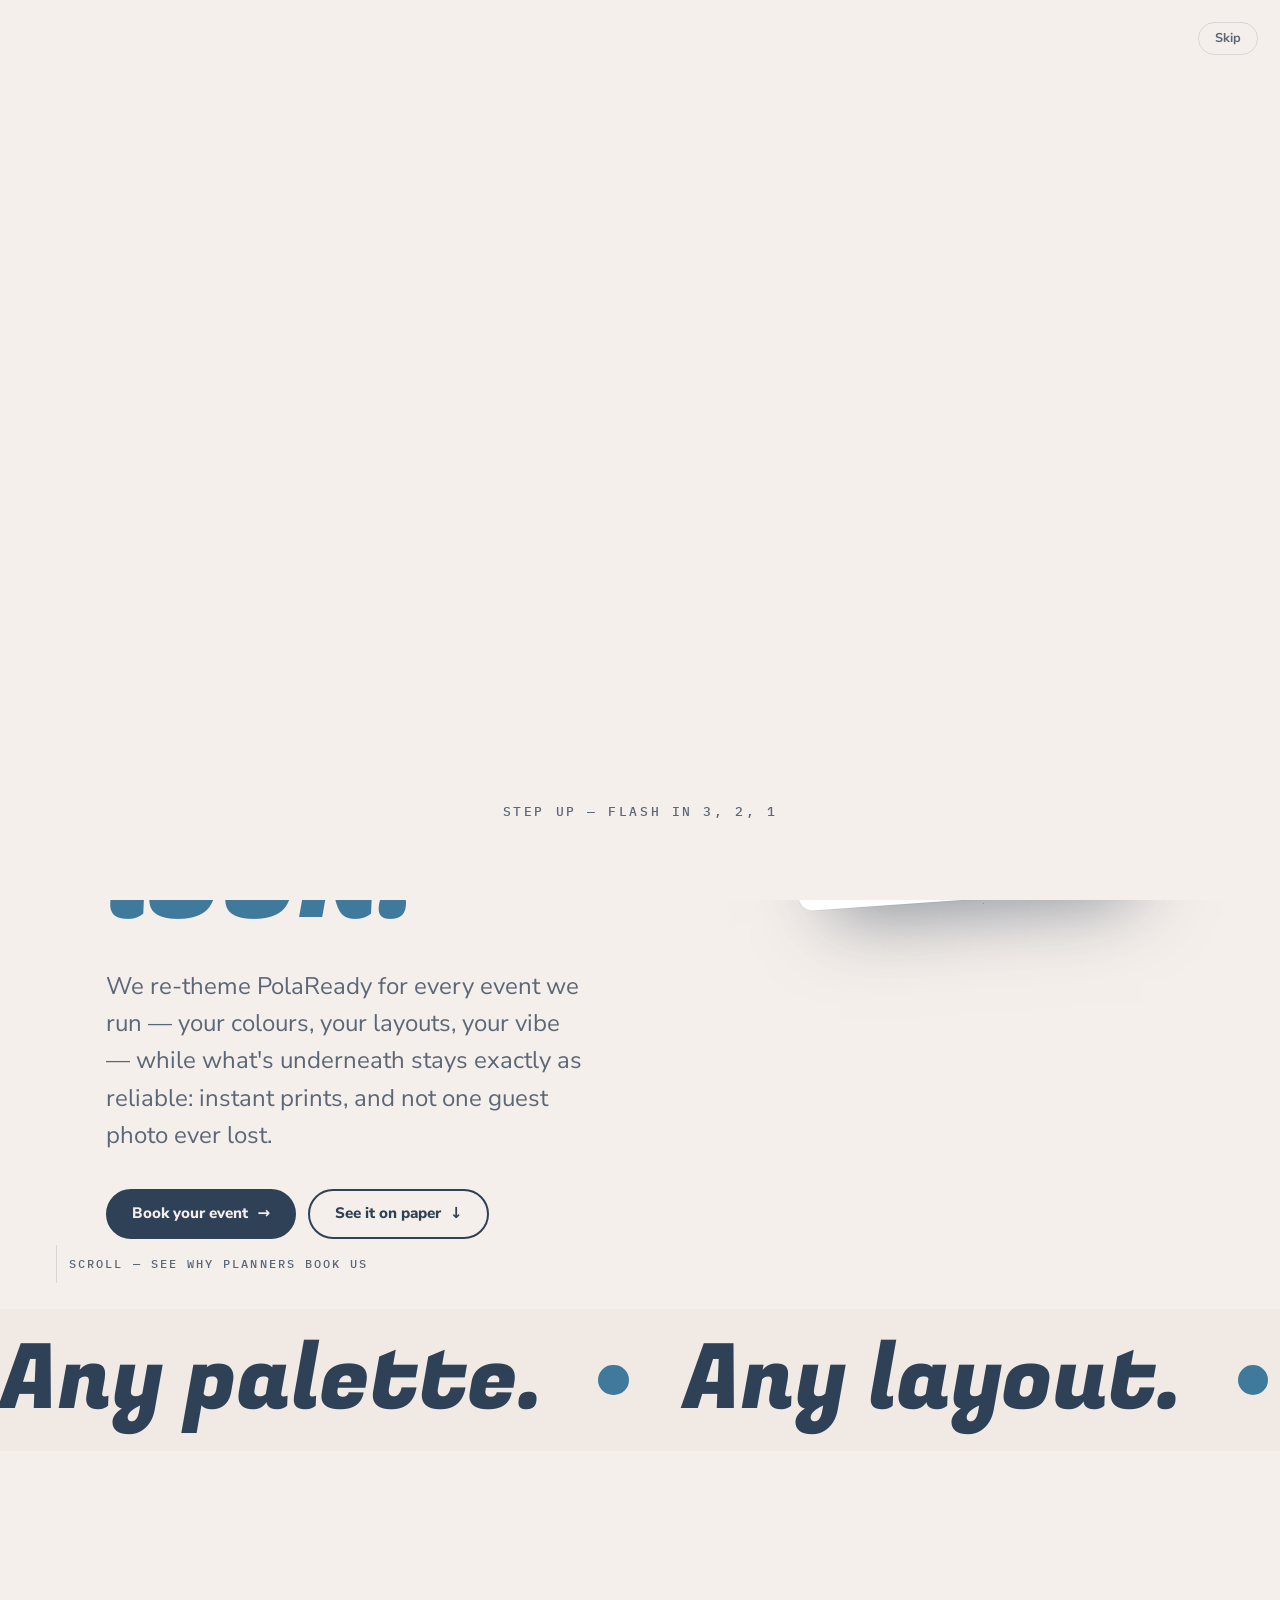
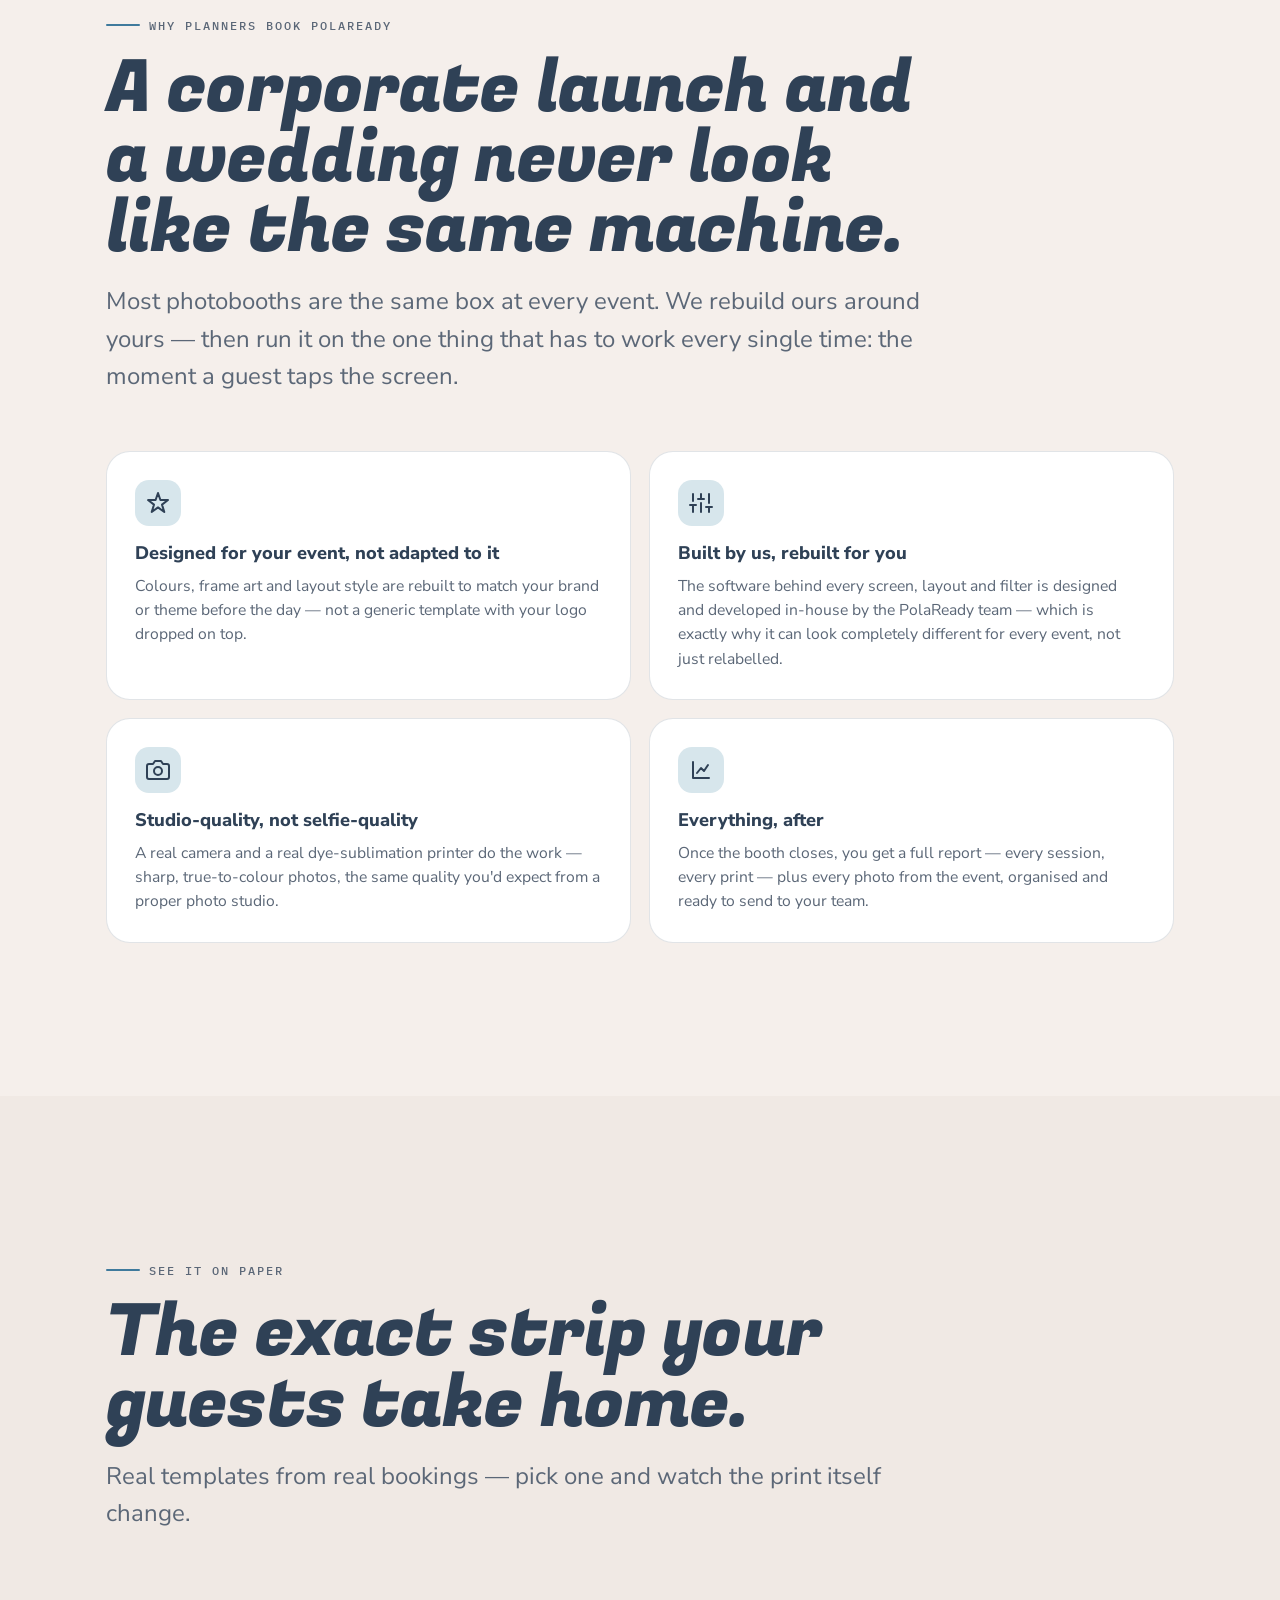
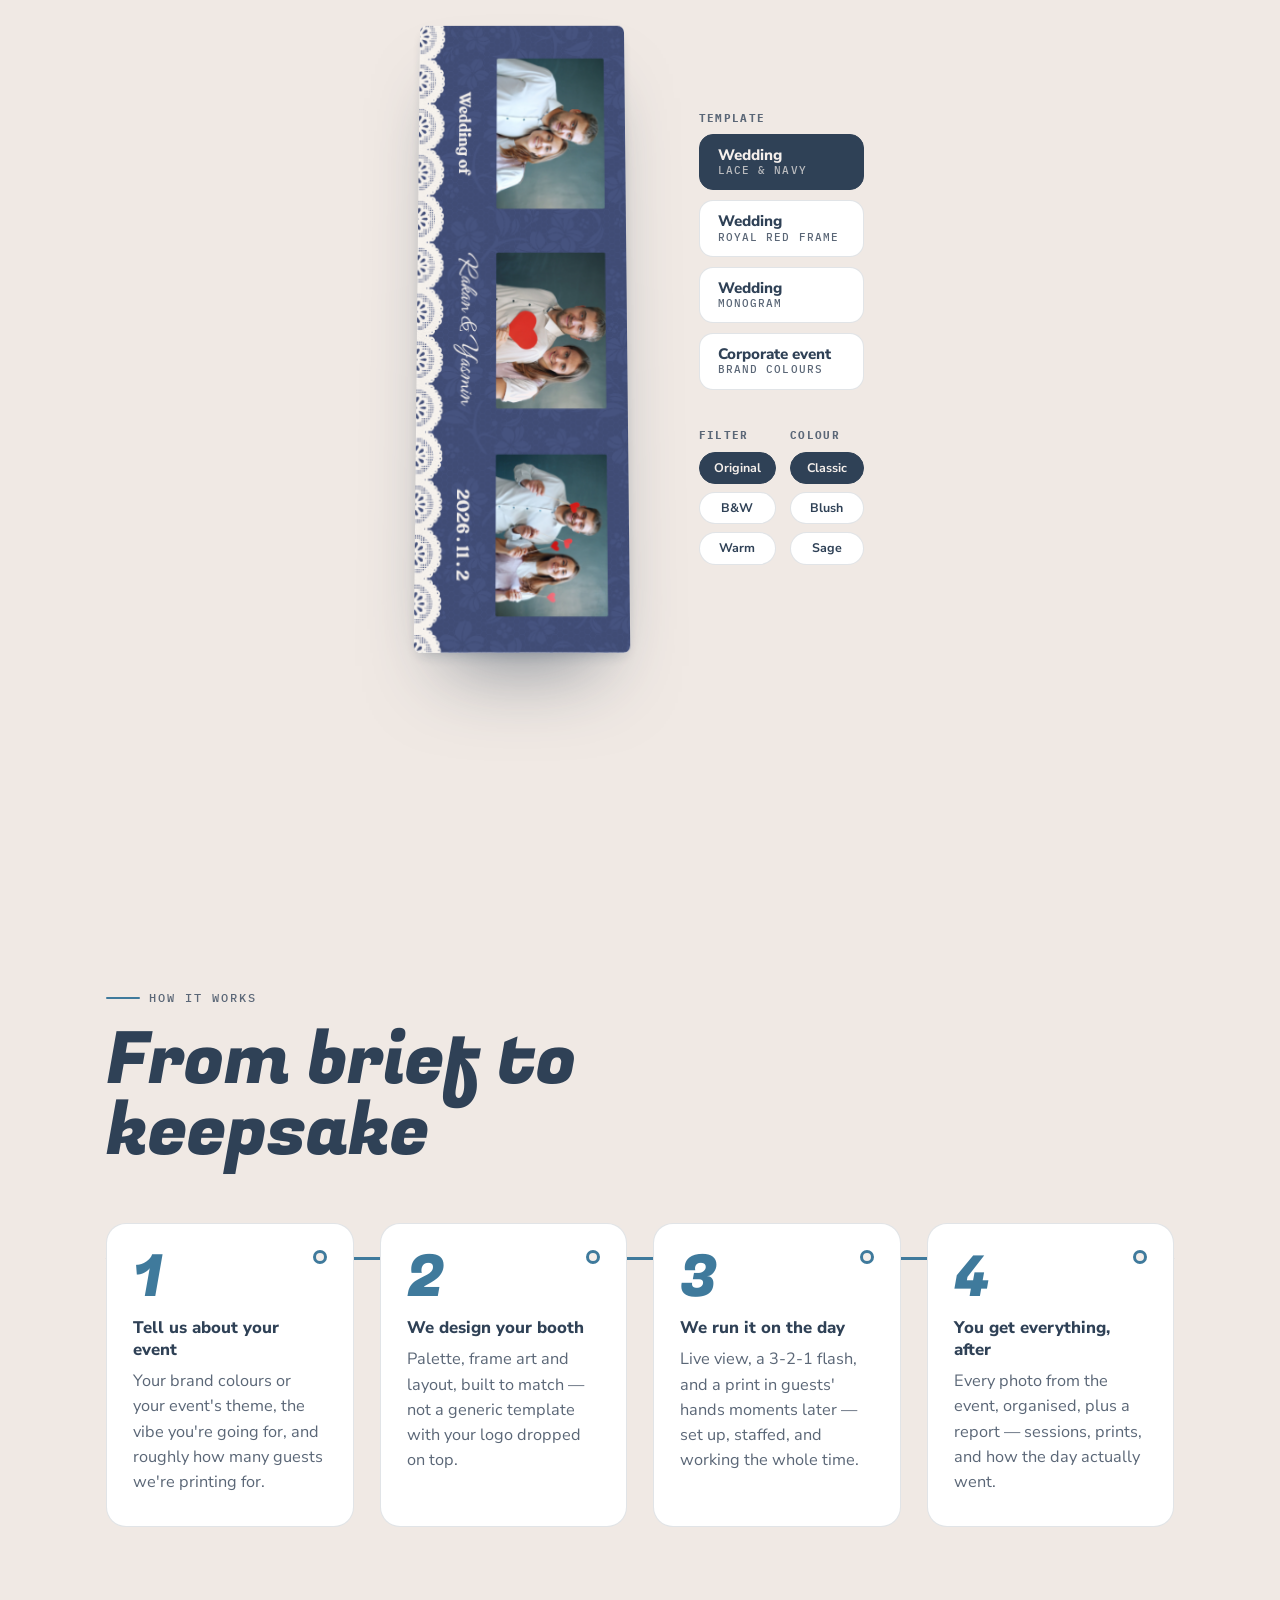
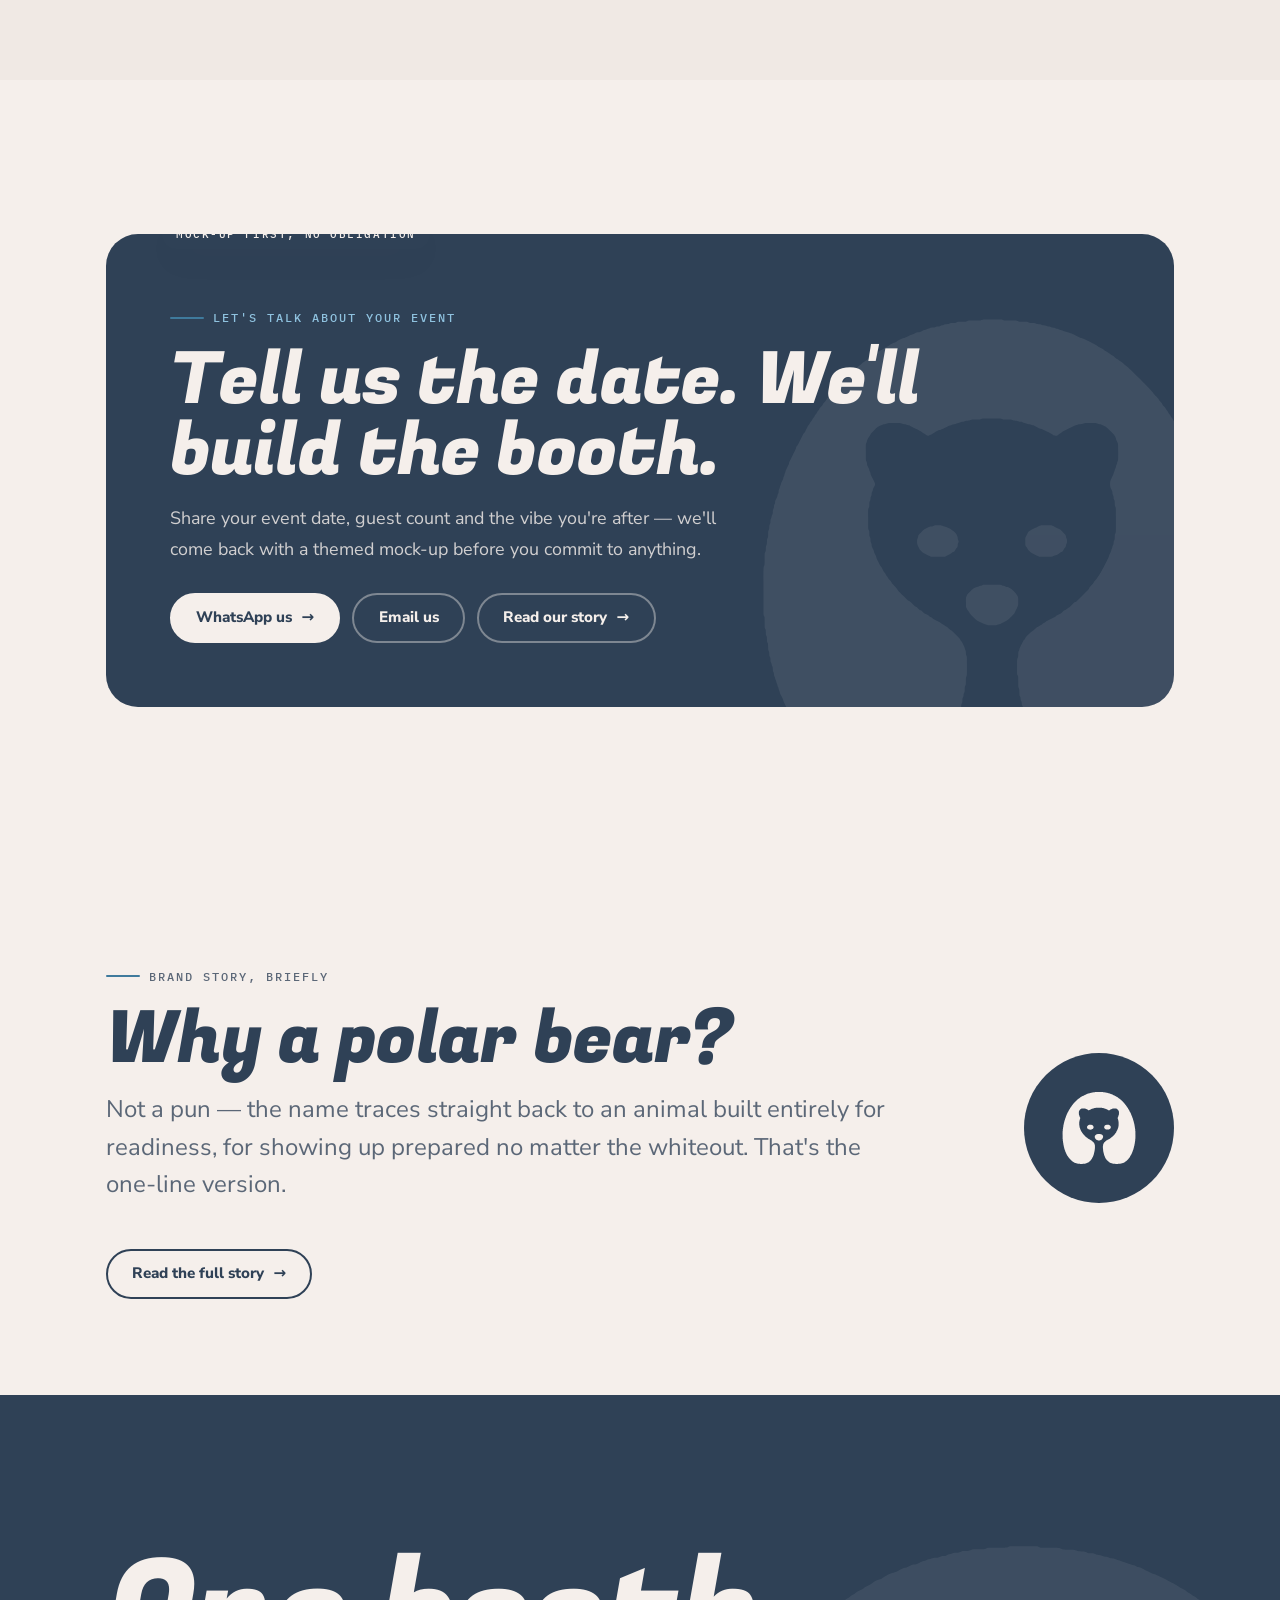
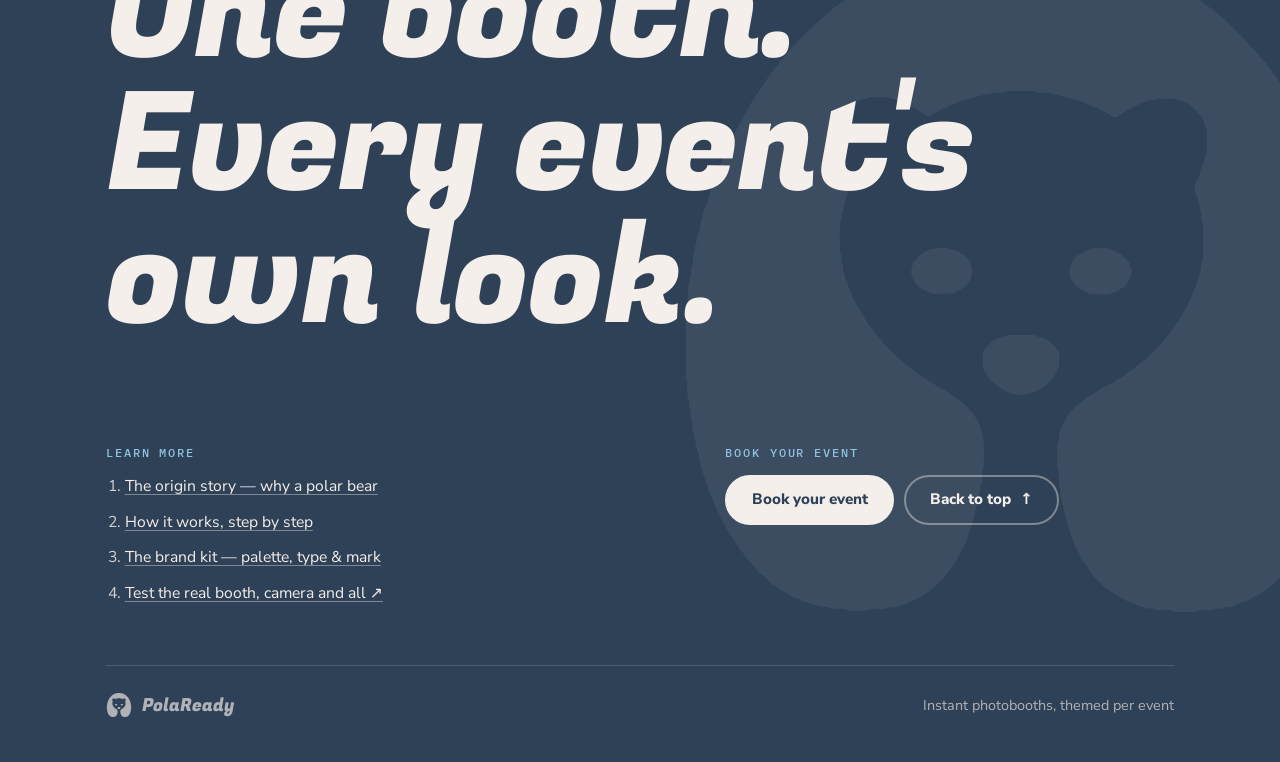
==== index.html @ a19b5a20 "Make Colour a real flat-color swap instead of a tint The hue-rotate approach still read as "a filter" ====
<!doctype html>
<html lang="en" dir="ltr">
<head>
<meta charset="utf-8">
<meta name="viewport" content="width=device-width,initial-scale=1,viewport-fit=cover">
<title>PolaReady — The photobooth we redesign for your event</title>
<meta name="description" content="PolaReady is an instant photobooth that we re-theme for every event — your colours, your layouts, your vibe — while instant prints and zero lost photos never change.">
<meta name="theme-color" content="#f5efeb">
<meta property="og:title" content="PolaReady — The photobooth we redesign for your event">
<meta property="og:description" content="Your colours, your layouts, your vibe. The same reliable booth, rebuilt for every event.">
<meta property="og:type" content="website">
<meta property="og:url" content="https://polaready.com/">
<meta property="og:image" content="https://polaready.com/assets/og.png">
<meta property="og:image:width" content="1200"><meta property="og:image:height" content="630">
<meta name="twitter:card" content="summary_large_image">
<link rel="icon" type="image/png" sizes="192x192" href="assets/icon-192.png">
<link rel="apple-touch-icon" href="assets/apple-touch-icon.png">
<link rel="preconnect" href="https://fonts.googleapis.com">
<link rel="preconnect" href="https://fonts.gstatic.com" crossorigin>
<link href="https://fonts.googleapis.com/css2?family=Cairo:wght@300..900&family=Fugaz+One&family=IBM+Plex+Mono:wght@400;500&family=Nunito+Sans:opsz,wght@6..12,300..1000&display=swap" rel="stylesheet">
<script>document.documentElement.classList.add('js')</script>
<link rel="stylesheet" href="css/site.css?v=21">
</head>
<body data-page="marketing" data-intro data-title-ar="بولاريدي — كشك تصوير يُصمَّم لفعاليتك">

<a class="skip" href="#main" data-i18n="m_skip">Skip to content</a>
<div class="progress" aria-hidden="true"></div>

<header class="nav">
  <div class="wrap in">
    <a class="brand" href="#top" aria-label="PolaReady"><span class="mark" style="--s:30px"></span><span>PolaReady</span></a>
    <ul>
      <li><a href="#why" data-i18n="m_nav_why">Why us</a></li>
      <li><a href="#on-paper" data-i18n="m_nav_paper">See it on paper</a></li>
      <li><a href="#how" data-i18n="m_nav_how">How it works</a></li>
      <li><a href="demo/" data-i18n="m_nav_try">Test it live ↗</a></li>
      <li><a href="story/" data-i18n="m_nav_story">Our story ↗</a></li>
    </ul>
    <div class="lang" role="group" aria-label="Language">
      <button type="button" data-lang="en" lang="en" aria-pressed="true">EN</button>
      <button type="button" data-lang="ar" lang="ar" aria-pressed="false">عربي</button>
    </div>
    <a class="btn" style="padding:.7em 1.3em;font-size:.85rem" href="#contact" data-i18n="m_nav_book">Book your event</a>
  </div>
</header>

<nav class="dots" aria-label="Sections">
  <a href="#top"><span data-i18n="m_d_top">Start</span></a>
  <a href="#why"><span data-i18n="m_nav_why">Why us</span></a>
  <a href="#on-paper"><span data-i18n="m_nav_paper">On paper</span></a>
  <a href="#how"><span data-i18n="m_nav_how">Process</span></a>
  <a href="#contact"><span data-i18n="m_nav_book">Book</span></a>
</nav>

<svg width="0" height="0" style="position:absolute" aria-hidden="true" focusable="false">
  <defs>
    <symbol id="sc" viewBox="0 0 400 300">
      <rect width="400" height="300" style="fill:var(--sky,#d7e6ec)"/>
      <circle cx="292" cy="82" r="34" style="fill:var(--sun,#fff)"/>
      <path d="M0 200 L82 118 L138 168 L232 84 L316 176 L400 128 V300 H0Z" style="fill:var(--far,#b6cdd9)"/>
      <path d="M0 236 L104 176 L184 220 L280 158 L400 226 V300 H0Z" style="fill:var(--near,#8db0c4)"/>
      <rect y="248" width="400" height="52" style="fill:var(--ground,#f5efeb)"/>
    </symbol>
    <symbol id="pp" viewBox="0 0 400 300">
      <circle cx="150" cy="138" r="30" style="fill:var(--fig,#2f4156)"/>
      <path d="M88 300C88 238 116 208 150 208C184 208 212 238 212 300Z" style="fill:var(--fig,#2f4156)"/>
      <circle cx="252" cy="150" r="25" style="fill:var(--fig,#2f4156)" opacity=".86"/>
      <path d="M200 300C200 252 222 228 252 228C282 228 304 252 304 300Z" style="fill:var(--fig,#2f4156)" opacity=".86"/>
    </symbol>
  </defs>
</svg>

<main id="main">

<!-- ================================================= HERO -->
<section class="hero" id="top" data-sec>
  <div class="snow" aria-hidden="true"></div>
  <div class="wrap grid">
    <div>
      <span class="eyebrow" data-i18n="m_hero_eyebrow">Event photobooths, rebuilt per event</span>
      <h1 class="display h-xl" data-hw data-i18n="m_hero_h1">One booth. <em>Every event's own look.</em></h1>
      <p class="lede" data-i18n="m_hero_lede">We re-theme PolaReady for every event we run — your colours, your layouts, your vibe — while what's underneath stays exactly as reliable: instant prints, and not one guest photo ever lost.</p>
      <div class="ctas">
        <a class="btn" href="#contact"><span data-i18n="m_hero_cta1">Book your event</span> <span class="arr" aria-hidden="true">→</span></a>
        <a class="btn ghost" href="#on-paper"><span data-i18n="m_hero_cta2">See it on paper</span> <span class="arr" aria-hidden="true">↓</span></a>
      </div>
    </div>
    <div class="stagecard">
      <div class="pcard" aria-hidden="true">
        <span class="tape"></span>
        <div class="photo">
          <svg viewBox="0 0 400 300" preserveAspectRatio="xMidYMid slice"><use href="#sc"/><use href="#pp"/></svg>
          <span class="mark peek"></span>
          <div class="veil"></div>
        </div>
        <div class="lab">PolaReady</div>
        <span class="chip-float a" data-i18n="m_chip_a">Themed for you.</span>
        <span class="chip-float b" data-i18n="m_chip_b">Printed on the spot.</span>
      </div>
    </div>
  </div>
  <div class="cue" aria-hidden="true"><i></i><span data-i18n="m_cue">Scroll — see why planners book us</span></div>
</section>

<div class="marq" style="padding-block:22px;background:var(--surface-2)"><div class="track">
  <span data-i18n="m_mq1">Any palette.</span><span data-i18n="m_mq2">Any layout.</span><span data-i18n="m_mq3">Any logo.</span><span data-i18n="m_mq4">Any venue.</span><span data-i18n="m_mq5">One reliable booth.</span>
</div></div>

<!-- ================================================= WHY US -->
<section class="section" id="why" data-sec>
  <div class="wrap">
    <span class="eyebrow reveal" data-i18n="m_why_eyebrow">Why planners book PolaReady</span>
    <h2 class="display h-lg reveal" style="max-width:18ch;margin-bottom:1.2rem" data-i18n="m_why_h2">A corporate launch and a wedding never look like the same machine.</h2>
    <p class="lede reveal" style="max-width:60ch;margin-bottom:clamp(30px,5vw,56px)" data-i18n="m_why_lede">Most photobooths are the same box at every event. We rebuild ours around yours — then run it on the one thing that has to work every single time: the moment a guest taps the screen.</p>

    <div class="perks">
      <div class="perk reveal" style="--i:0">
        <div class="ico" aria-hidden="true"><svg viewBox="0 0 24 24" fill="none" stroke="currentColor" stroke-width="2" stroke-linecap="round" stroke-linejoin="round"><path d="M12 2l2.4 7h7.6l-6 4.6 2.3 7.4-6.3-4.6-6.3 4.6 2.3-7.4-6-4.6h7.6z"/></svg></div>
        <h4 data-i18n="m_p1_h">Designed for your event, not adapted to it</h4>
        <p data-i18n="m_p1_p">Colours, frame art and layout style are rebuilt to match your brand or theme before the day — not a generic template with your logo dropped on top.</p>
      </div>
      <div class="perk reveal" style="--i:1">
        <div class="ico" aria-hidden="true"><svg viewBox="0 0 24 24" fill="none" stroke="currentColor" stroke-width="2" stroke-linecap="round" stroke-linejoin="round"><line x1="4" y1="21" x2="4" y2="14"/><line x1="4" y1="10" x2="4" y2="3"/><line x1="12" y1="21" x2="12" y2="12"/><line x1="12" y1="8" x2="12" y2="3"/><line x1="20" y1="21" x2="20" y2="16"/><line x1="20" y1="12" x2="20" y2="3"/><line x1="1" y1="14" x2="7" y2="14"/><line x1="9" y1="8" x2="15" y2="8"/><line x1="17" y1="16" x2="23" y2="16"/></svg></div>
        <h4 data-i18n="m_p7_h">Built by us, rebuilt for you</h4>
        <p data-i18n="m_p7_p">The software behind every screen, layout and filter is designed and developed in-house by the PolaReady team — which is exactly why it can look completely different for every event, not just relabelled.</p>
      </div>
      <div class="perk reveal" style="--i:2">
        <div class="ico" aria-hidden="true"><svg viewBox="0 0 24 24" fill="none" stroke="currentColor" stroke-width="2" stroke-linecap="round" stroke-linejoin="round"><path d="M23 19a2 2 0 0 1-2 2H3a2 2 0 0 1-2-2V8a2 2 0 0 1 2-2h4l2-3h6l2 3h4a2 2 0 0 1 2 2z"/><circle cx="12" cy="13" r="4"/></svg></div>
        <h4 data-i18n="m_p8_h">Studio-quality, not selfie-quality</h4>
        <p data-i18n="m_p8_p">A real camera and a real dye-sublimation printer do the work — sharp, true-to-colour photos, the same quality you'd expect from a proper photo studio.</p>
      </div>
      <div class="perk reveal" style="--i:0">
        <div class="ico" aria-hidden="true"><svg viewBox="0 0 24 24" fill="none" stroke="currentColor" stroke-width="2" stroke-linecap="round" stroke-linejoin="round"><path d="M4 4v16h16"/><path d="M8 15l4-5 3 3 4-6"/></svg></div>
        <h4 data-i18n="m_p6_h">Everything, after</h4>
        <p data-i18n="m_p6_p">Once the booth closes, you get a full report — every session, every print — plus every photo from the event, organised and ready to send to your team.</p>
      </div>
    </div>
  </div>
</section>

<!-- ================================================= ON PAPER -->
<section class="section" id="on-paper" data-sec style="background:var(--surface-2)">
  <div class="wrap">
    <span class="eyebrow reveal" data-i18n="m_op_eyebrow">See it on paper</span>
    <h2 class="display h-lg reveal" style="max-width:18ch;margin-bottom:1.2rem" data-i18n="m_op_h2">The exact strip your guests take home.</h2>
    <p class="lede reveal" style="max-width:60ch;margin-bottom:clamp(30px,5vw,56px)" data-i18n="m_op_lede">Real templates from real bookings — pick one and watch the print itself change.</p>

    <div class="op-layout">
      <div class="op-scene reveal" data-r="scale">
        <div class="op-tilt" id="opTilt">
          <div class="op-card" id="opCard">
            <img id="opBg" class="op-layer op-bg" src="assets/templates/wedding-1.png?v=2" alt="Wedding — Lace &amp; navy">
            <div id="opFill" class="op-layer op-fill" aria-hidden="true"></div>
            <img class="op-layer op-photo" data-photo src="assets/templates/wedding-1.png?v=2" alt="" aria-hidden="true">
            <img class="op-layer op-photo" data-photo src="assets/templates/wedding-1.png?v=2" alt="" aria-hidden="true">
            <img class="op-layer op-photo" data-photo src="assets/templates/wedding-1.png?v=2" alt="" aria-hidden="true">
          </div>
        </div>
      </div>
      <div class="op-controls">
        <div class="op-picker reveal">
          <h5 data-i18n="m_op_g_template">Template</h5>
          <div class="op-btns">
            <button type="button" class="op-btn on" data-src="assets/templates/wedding-1.png?v=2" aria-pressed="true"><b data-i18n="m_op_w1_b">Wedding</b><span data-i18n="m_op_w1_s">Lace &amp; navy</span></button>
            <button type="button" class="op-btn" data-src="assets/templates/wedding-2.png?v=2" aria-pressed="false"><b data-i18n="m_op_w2_b">Wedding</b><span data-i18n="m_op_w2_s">Royal red frame</span></button>
            <button type="button" class="op-btn" data-src="assets/templates/wedding-3.png?v=3" aria-pressed="false"><b data-i18n="m_op_w3_b">Wedding</b><span data-i18n="m_op_w3_s">Monogram</span></button>
            <button type="button" class="op-btn" data-src="assets/templates/business-1.png?v=1" aria-pressed="false"><b data-i18n="m_op_b1_b">Corporate event</b><span data-i18n="m_op_b1_s">Brand colours</span></button>
          </div>
        </div>
        <div class="op-picker reveal op-picker-row">
          <div>
            <h5 data-i18n="m_op_g_filter">Filter</h5>
            <div class="op-btns op-btns-sm">
              <button type="button" class="op-filter-btn on" data-filter="original" aria-pressed="true" data-i18n="m_op_f1">Original</button>
              <button type="button" class="op-filter-btn" data-filter="bw" aria-pressed="false" data-i18n="m_op_f2">B&amp;W</button>
              <button type="button" class="op-filter-btn" data-filter="warm" aria-pressed="false" data-i18n="m_op_f3">Warm</button>
            </div>
          </div>
          <div>
            <h5 data-i18n="m_op_g_color">Colour</h5>
            <div class="op-btns op-btns-sm">
              <button type="button" class="op-color-btn on" data-color="original" aria-pressed="true" data-i18n="m_op_c1">Classic</button>
              <button type="button" class="op-color-btn" data-color="blush" aria-pressed="false" data-i18n="m_op_c2">Blush</button>
              <button type="button" class="op-color-btn" data-color="sage" aria-pressed="false" data-i18n="m_op_c3">Sage</button>
            </div>
          </div>
        </div>
      </div>
    </div>
  </div>
</section>

<!-- ================================================= HOW IT WORKS -->
<section class="section" id="how" data-sec style="background:var(--surface-2)">
  <div class="wrap">
    <span class="eyebrow reveal" data-i18n="m_how_eyebrow">How it works</span>
    <h2 class="display h-lg reveal" style="max-width:14ch;margin-bottom:clamp(30px,5vw,56px)" data-i18n="m_how_h2">From brief to keepsake</h2>
    <div class="tl tl-4">
      <article class="frame reveal" style="--i:0">
        <span class="pin"></span>
        <span class="num2">1</span>
        <h4 data-i18n="m_s1_h">Tell us about your event</h4>
        <p data-i18n="m_s1_p">Your brand colours or your event's theme, the vibe you're going for, and roughly how many guests we're printing for.</p>
      </article>
      <article class="frame reveal" style="--i:1">
        <span class="pin"></span>
        <span class="num2">2</span>
        <h4 data-i18n="m_s2_h">We design your booth</h4>
        <p data-i18n="m_s2_p">Palette, frame art and layout, built to match — not a generic template with your logo dropped on top.</p>
      </article>
      <article class="frame reveal" style="--i:2">
        <span class="pin"></span>
        <span class="num2">3</span>
        <h4 data-i18n="m_s3_h">We run it on the day</h4>
        <p data-i18n="m_s3_p">Live view, a 3-2-1 flash, and a print in guests' hands moments later — set up, staffed, and working the whole time.</p>
      </article>
      <article class="frame reveal" style="--i:3">
        <span class="pin"></span>
        <span class="num2">4</span>
        <h4 data-i18n="m_s4_h">You get everything, after</h4>
        <p data-i18n="m_s4_p">Every photo from the event, organised, plus a report — sessions, prints, and how the day actually went.</p>
      </article>
    </div>
  </div>
</section>

<!-- ================================================= CONTACT -->
<section class="section" id="contact" data-sec>
  <div class="wrap">
    <div class="cta-block reveal" data-r="scale">
      <span class="mark bgm" aria-hidden="true"></span>
      <span class="chip-float" data-i18n="m_cta_chip">Mock-up first, no obligation</span>
      <span class="eyebrow" style="color:#8fc2df" data-i18n="m_cta_eyebrow">Let's talk about your event</span>
      <h2 class="display h-lg" data-i18n="m_cta_h2">Tell us the date. We'll build the booth.</h2>
      <p data-i18n="m_cta_p">Share your event date, guest count and the vibe you're after — we'll come back with a themed mock-up before you commit to anything.</p>
      <div class="ctas">
        <a class="btn" href="https://wa.me/962779413439?text=Hi%20PolaReady%2C%20I%27d%20like%20to%20book%20a%20photobooth%20for%20my%20event." target="_blank" rel="noopener"><span data-i18n="m_cta_btn0">WhatsApp us</span> <span class="arr" aria-hidden="true">→</span></a>
        <a class="btn ghost" href="mailto:mohammednasser7432@gmail.com?subject=PolaReady%20—%20event%20booking"><span data-i18n="m_cta_btn1">Email us</span></a>
        <a class="btn ghost" href="story/"><span data-i18n="m_cta_btn2">Read our story</span> <span class="arr" aria-hidden="true">→</span></a>
      </div>
    </div>
  </div>
</section>

<!-- ================================================= STORY, BRIEFLY -->
<section class="section" id="story-brief" data-sec style="padding-block:clamp(56px,8vw,96px)">
  <div class="wrap">
    <div class="brief-grid">
      <div class="reveal" data-r="left">
        <span class="eyebrow" data-i18n="m_sb_eyebrow">Brand story, briefly</span>
        <h2 class="display h-lg" style="max-width:16ch;margin-bottom:1rem" data-i18n="m_sb_h2">Why a polar bear?</h2>
        <p class="lede" style="max-width:56ch" data-i18n="m_sb_p">Not a pun — the name traces straight back to an animal built entirely for readiness, for showing up prepared no matter the whiteout. That's the one-line version.</p>
        <a class="btn ghost" href="story/" style="margin-top:20px"><span data-i18n="m_sb_cta">Read the full story</span> <span class="arr" aria-hidden="true">→</span></a>
      </div>
      <a class="brief-mark reveal" data-r="scale" href="story/" aria-label="Read the full story" data-i18n-attr="aria-label:m_sb_cta"><span class="mark"></span></a>
    </div>
  </div>
</section>

</main>

<footer class="foot" id="foot" data-dark="always">
  <span class="mark bgm" aria-hidden="true"></span>
  <div class="wrap">
    <h2 class="display h-xl" data-words data-words-view data-i18n="m_foot_h2">One booth. Every event's own look.</h2>
    <div class="cols">
      <div>
        <h5 data-i18n="m_foot_learn">Learn more</h5>
        <ol>
          <li><a href="story/" data-i18n="m_foot_l1">The origin story — why a polar bear</a></li>
          <li><a href="#how" data-i18n="m_foot_l4">How it works, step by step</a></li>
          <li><a href="brand-kit/" data-i18n="m_foot_l2">The brand kit — palette, type &amp; mark</a></li>
          <li><a href="demo/" data-i18n="m_foot_l3">Test the real booth, camera and all ↗</a></li>
        </ol>
      </div>
      <div>
        <h5 data-i18n="m_foot_go">Book your event</h5>
        <p style="display:flex;flex-wrap:wrap;gap:10px;margin:0">
          <a class="btn" href="#contact"><span data-i18n="m_nav_book">Book your event</span></a>
          <a class="btn ghost" href="#top"><span data-i18n="m_foot_top">Back to top</span> <span aria-hidden="true">↑</span></a>
        </p>
      </div>
    </div>
    <div class="end"><span class="brand" style="font-size:1.1rem"><span class="mark" style="--s:26px"></span><span>PolaReady</span></span><span data-i18n="m_foot_note">Instant photobooths, themed per event</span></div>
  </div>
</footer>

<script src="js/i18n.js?v=14"></script>
<script src="js/site.js?v=18"></script>
</body>
</html>
---- css/site.css ----
/* ==========================================================================
   PolaReady — site styles (story page + brand kit)
   Tokens are the approved brand kit: Cream, Navy, Glacier, Snowbank, Ash Line.
   Flat on purpose: no gradients in the chrome. Colour stays scarce so the
   photo strip is the only saturated object on the page.
   ========================================================================== */

:root{
  --navy:#2f4156;
  --glacier:#3f7a9c;
  --cream:#f5efeb;
  --snow:#ffffff;
  --ash:#d1d0d0;

  --ink:var(--navy);
  --ink-soft:#5b6777;
  --ink-faint:#7e8792;
  --surface:#ffffff;
  --surface-2:#f0e9e4;
  --ice-soft:#d7e6ec;
  --line:rgba(47,65,86,.14);
  --wash:rgba(47,65,86,.05);
  --wash-strong:rgba(47,65,86,.09);

  --f-display:"Fugaz One","Cairo",system-ui,sans-serif;
  --f-body:"Nunito Sans","Cairo",system-ui,-apple-system,"Segoe UI",sans-serif;
  --f-mono:"IBM Plex Mono","Cairo",ui-monospace,SFMono-Regular,Menlo,monospace;

  --ease:cubic-bezier(.22,.72,.18,1);
  --wrap:1180px;
  --gut:clamp(20px,5vw,56px);
  --dir:1;              /* +1 left-to-right, -1 right-to-left: flips horizontal motion */
}
html[dir="rtl"]{
  --dir:-1;
  --f-display:"Cairo","Fugaz One",system-ui,sans-serif;
  --f-mono:"Cairo","IBM Plex Mono",ui-monospace,monospace;
}

/* ---------- base ---------- */
*,*::before,*::after{box-sizing:border-box}
html{-webkit-text-size-adjust:100%;scroll-padding-top:72px}
body{
  margin:0;background:var(--cream);color:var(--ink);
  font:400 clamp(1rem,.96rem + .2vw,1.125rem)/1.72 var(--f-body);
  -webkit-font-smoothing:antialiased;text-rendering:optimizeLegibility;
  overflow-x:clip;
}
img,svg{max-width:100%;display:block}
a{color:inherit}
p{margin:0 0 1.1em}
h1,h2,h3,h4{margin:0;font-weight:400}
::selection{background:var(--glacier);color:#fff}
:focus-visible{outline:3px solid var(--glacier);outline-offset:3px;border-radius:6px}
.sr{position:absolute;width:1px;height:1px;overflow:hidden;clip:rect(0 0 0 0);white-space:nowrap}
.skip{position:fixed;inset-inline-start:12px;top:-60px;z-index:100;background:var(--navy);color:var(--cream);padding:10px 16px;border-radius:999px;transition:top .2s}
.skip:focus{top:12px}

.wrap{max-width:var(--wrap);margin-inline:auto;padding-inline:var(--gut)}
.section{position:relative;padding-block:clamp(84px,12vw,168px)}

/* ---------- type ---------- */
.display{font-family:var(--f-display);font-weight:400;line-height:.98;letter-spacing:-.012em}
html[dir="rtl"] .display{font-weight:900;line-height:1.18;letter-spacing:0}
html[dir="rtl"] .h-xl{font-size:clamp(3rem,8.2vw,7rem)}
.h-xl{font-size:clamp(3.4rem,10.6vw,9.4rem)}
.h-lg{font-size:clamp(2.3rem,5.6vw,4.7rem)}
.h-md{font-size:clamp(1.7rem,3.4vw,2.7rem)}
.eyebrow{
  display:inline-flex;align-items:center;gap:.7em;
  font:500 .78rem/1 var(--f-mono);letter-spacing:.16em;text-transform:uppercase;color:var(--ink-soft);
  margin-bottom:1.4rem;
}
html[dir="rtl"] .eyebrow{letter-spacing:.02em;font-weight:700;font-size:.95rem}
.eyebrow::before{content:"";width:34px;height:2px;background:var(--glacier);border-radius:2px}
.lede{font-size:clamp(1.15rem,1.4vw + .8rem,1.5rem);line-height:1.55;color:var(--ink-soft);max-width:34ch}
.mono{font-family:var(--f-mono);font-size:.78rem;letter-spacing:.12em;text-transform:uppercase}
html[dir="rtl"] .mono{letter-spacing:0;font-size:.9rem}
em{font-style:normal;color:var(--glacier)}
sup a{color:var(--navy);font-weight:800;padding:0 .12em;text-decoration:underline;text-decoration-color:var(--glacier);text-decoration-thickness:2px;text-underline-offset:2px}
sup a:hover{background:var(--glacier);color:#fff;text-decoration:none;border-radius:4px}
.rule{height:1px;background:var(--line);border:0;margin:0}

/* ---------- the mark (CSS-masked so it takes any colour) ---------- */
.mark{
  display:inline-block;width:var(--s,64px);aspect-ratio:1/1;flex:none;
  background:currentColor;
  -webkit-mask:url("../assets/mark.svg") center/contain no-repeat;
          mask:url("../assets/mark.svg") center/contain no-repeat;
}

/* ---------- buttons ---------- */
.btn{
  display:inline-flex;align-items:center;gap:.6em;
  font:800 .95rem/1 var(--f-body);padding:1em 1.6em;border-radius:999px;text-decoration:none;
  background:var(--navy);color:var(--cream);border:2px solid var(--navy);
  transition:transform .35s var(--ease),background .25s,color .25s;
}
.btn:hover{transform:translateY(-3px)}
.btn.ghost{background:transparent;color:var(--navy)}
.btn.ghost:hover{background:var(--navy);color:var(--cream)}
.btn .arr{transition:transform .3s var(--ease)}
.btn:hover .arr{transform:translateX(calc(4px * var(--dir)))}
html[dir="rtl"] .arr{display:inline-block;transform:scaleX(-1)}
html[dir="rtl"] .btn:hover .arr{transform:scaleX(-1) translateX(4px)}

/* ==========================================================================
   NAV + PROGRESS
   ========================================================================== */
.progress{
  position:fixed;inset:0 0 auto 0;height:3px;z-index:70;background:var(--glacier);
  transform:scaleX(var(--sp,0));transform-origin:left;pointer-events:none;
}
html[dir="rtl"] .progress{transform-origin:right}
.nav{
  position:fixed;inset:0 0 auto 0;z-index:60;height:64px;
  background:rgba(245,239,235,.8);-webkit-backdrop-filter:saturate(1.4) blur(14px);backdrop-filter:saturate(1.4) blur(14px);
  border-bottom:1px solid var(--line);
  transition:transform .45s var(--ease),background .4s,color .4s;
}
.nav.hide{transform:translateY(-101%)}
.nav .in{display:flex;align-items:center;gap:22px;height:100%}
.brand{display:flex;align-items:center;gap:10px;text-decoration:none;font:400 1.3rem/1 var(--f-display)}
html[dir="rtl"] .brand{font-weight:900}
.nav ul{display:flex;gap:6px;margin:0 auto;padding:0;list-style:none}
.nav ul a{
  display:block;padding:8px 14px;border-radius:999px;text-decoration:none;
  font:700 .88rem/1 var(--f-body);color:var(--ink-soft);transition:background .25s,color .25s;
}
.nav ul a:hover,.nav ul a.on{background:var(--navy);color:var(--cream)}
.lang{display:flex;background:var(--surface);border:1px solid var(--line);border-radius:999px;padding:3px}
.lang button{
  font:800 .8rem/1 var(--f-body);border:0;background:transparent;color:var(--ink-soft);
  padding:8px 13px;border-radius:999px;cursor:pointer;transition:background .25s,color .25s;
}
.lang button[aria-pressed="true"]{background:var(--navy);color:var(--cream)}
.lang button[lang="ar"]{font-family:"Cairo",var(--f-body);font-size:.9rem}
.nav.dark{background:rgba(47,65,86,.78);color:var(--cream);border-color:rgba(245,239,235,.14)}
.nav.dark .lang{background:rgba(245,239,235,.08);border-color:rgba(245,239,235,.2)}
.nav.dark .lang button{color:rgba(245,239,235,.7)}
.nav.dark .lang button[aria-pressed="true"]{background:var(--cream);color:var(--navy)}
.nav.dark ul a{color:rgba(245,239,235,.72)}
.nav.dark ul a:hover,.nav.dark ul a.on{background:var(--cream);color:var(--navy)}
@media (max-width:860px){.nav ul{display:none}.nav .in{justify-content:space-between}}

/* chapter dots (desktop) */
.dots{position:fixed;inset-inline-end:18px;top:50%;transform:translateY(-50%);z-index:55;display:none;flex-direction:column;gap:14px}
@media (min-width:1100px){.dots{display:flex}}
.dots a{position:relative;width:10px;height:10px;border-radius:50%;background:var(--ink);opacity:.22;transition:all .35s var(--ease);text-decoration:none}
.dots a.on{opacity:1;transform:scale(1.5);background:var(--glacier)}
.dots a span{
  position:absolute;inset-inline-end:22px;top:50%;transform:translateY(-50%);white-space:nowrap;
  font:500 .7rem/1 var(--f-mono);letter-spacing:.12em;text-transform:uppercase;color:var(--ink);
  background:var(--surface);padding:7px 10px;border-radius:999px;border:1px solid var(--line);
  opacity:0;pointer-events:none;transition:opacity .25s;
}
.dots a:hover span{opacity:1}
body.on-dark .dots a{background:var(--cream)}
body.on-dark .dots a.on{background:var(--cream)}

/* ==========================================================================
   INTRO — 3, 2, 1, flash
   ========================================================================== */
.intro{
  position:fixed;inset:0;z-index:200;background:var(--cream);display:grid;place-items:center;
  transition:opacity .01s;
}
.intro .num{
  font:400 clamp(9rem,34vw,26rem)/1 var(--f-display);color:var(--navy);
  transform:scale(.7);opacity:0;
}
html[dir="rtl"] .intro .num{font-weight:900}
.intro .num.pop{animation:pop .52s var(--ease) both}
@keyframes pop{0%{opacity:0;transform:scale(.6)}25%{opacity:1;transform:scale(1.04)}70%{opacity:1;transform:scale(1)}100%{opacity:0;transform:scale(1.18)}}
.intro .cap{position:absolute;bottom:9vh;font:500 .8rem/1 var(--f-mono);letter-spacing:.2em;text-transform:uppercase;color:var(--ink-soft)}
.intro .white{position:absolute;inset:0;background:#fff;opacity:0;pointer-events:none}
.intro.flash .white{animation:flash 1.15s ease-out both}
@keyframes flash{0%{opacity:0}9%{opacity:1}55%{opacity:1}100%{opacity:0}}
.intro.done{display:none}
.intro .skipbtn{position:absolute;top:22px;inset-inline-end:22px;background:none;border:1px solid var(--line);border-radius:999px;padding:9px 16px;font:700 .8rem/1 var(--f-body);color:var(--ink-soft);cursor:pointer}

/* ==========================================================================
   HERO
   ========================================================================== */
.hero{position:relative;min-height:100svh;display:grid;align-items:center;padding-top:96px;padding-bottom:70px;overflow:clip}
.hero .grid{display:grid;gap:clamp(30px,5vw,80px);align-items:center;grid-template-columns:1fr}
@media (min-width:960px){.hero .grid{grid-template-columns:1.18fr .82fr}}
.hero h1{margin-bottom:1.6rem}
.hero h1 em{display:inline-block}
.hero .lede{margin-bottom:2.2rem}
.hero .ctas{display:flex;flex-wrap:wrap;gap:12px}
.cue{
  position:absolute;inset-inline-start:var(--gut);bottom:26px;display:flex;align-items:center;gap:12px;
  font:500 .72rem/1 var(--f-mono);letter-spacing:.18em;text-transform:uppercase;color:var(--ink-soft);
}
html[dir="rtl"] .cue{letter-spacing:0;font-size:.85rem}
.cue i{width:1px;height:38px;background:var(--line);position:relative;overflow:hidden;display:block}
.cue i::after{content:"";position:absolute;inset-inline:0;top:-40%;height:40%;background:var(--glacier);animation:drop 1.8s var(--ease) infinite}
@keyframes drop{to{top:110%}}

/* word-rise headline */
.js .hw{display:inline-block;overflow:hidden;vertical-align:top;padding-bottom:.12em;margin-bottom:-.12em}
.js .hw>i{display:inline-block;font-style:normal;transform:translateY(112%);transition:transform 1s var(--ease);transition-delay:calc(var(--i,0)*80ms + var(--d,0ms))}
.js.go .hw>i{transform:none}

/* drifting snow */
.snow{position:absolute;inset:0;pointer-events:none;overflow:hidden}
.snow b{
  position:absolute;top:-6vh;left:var(--x);width:var(--z);height:var(--z);border-radius:50%;
  background:var(--glacier);opacity:var(--o);animation:fall var(--t) linear var(--dl) infinite;
}
@keyframes fall{
  0%{transform:translate3d(0,0,0)}
  50%{transform:translate3d(calc(var(--sw) * 1px),55vh,0)}
  100%{transform:translate3d(calc(var(--sw) * -0.6px),112vh,0)}
}

/* the polaroid */
.stagecard{display:grid;place-items:center;perspective:1200px;min-height:420px}
.pcard{
  --rx:0deg;--ry:0deg;
  position:relative;width:min(370px,76vw);aspect-ratio:4/5;background:#fff;border-radius:14px;padding:6% 6% 0;
  box-shadow:0 44px 70px -34px rgba(47,65,86,.55),0 0 0 1px rgba(47,65,86,.06);
  transform:rotate(-4deg) rotateX(var(--rx)) rotateY(var(--ry));transform-style:preserve-3d;
  transition:transform .6s var(--ease);
}
.pcard .photo{position:relative;aspect-ratio:1/1;border-radius:6px;overflow:hidden;background:#fff}
.pcard .photo svg{position:absolute;inset:0;width:100%;height:100%}
.pcard .veil{position:absolute;inset:0;background:#fff;opacity:1;z-index:3}
.go .pcard .veil{animation:develop 3.4s cubic-bezier(.4,.1,.2,1) .35s both}
@keyframes develop{0%{opacity:1}30%{opacity:.94}100%{opacity:0}}
.pcard .peek{position:absolute;inset-inline:0;bottom:0;margin:auto;width:60%;color:var(--navy);z-index:2;transform:translateY(105%);--s:100%}
.go .pcard .peek{animation:rise 1.5s var(--ease) 2.2s both}
@keyframes rise{to{transform:translateY(8%)}}
.pcard .lab{position:absolute;inset-inline:0;bottom:0;height:22.5%;display:grid;place-items:center;font:400 1.02rem/1 var(--f-display);color:var(--navy);letter-spacing:.01em}
html[dir="rtl"] .pcard .lab{font-weight:900}
.pcard .tape{position:absolute;top:-16px;inset-inline-start:50%;width:96px;height:30px;background:rgba(63,122,156,.28);transform:translateX(-50%) rotate(3deg);border-radius:3px}
.chip-float{
  position:absolute;background:var(--navy);color:var(--cream);padding:9px 14px;border-radius:999px;
  font:500 .7rem/1 var(--f-mono);letter-spacing:.14em;text-transform:uppercase;box-shadow:0 14px 28px -14px rgba(47,65,86,.7);
  animation:bob 5s ease-in-out infinite;
}
html[dir="rtl"] .chip-float{letter-spacing:0;font-size:.85rem}
.chip-float.a{top:8%;inset-inline-end:-4%;animation-delay:-1.2s}
.chip-float.b{bottom:18%;inset-inline-start:-10%;background:var(--glacier);animation-delay:-3s}
@keyframes bob{0%,100%{transform:translateY(0) rotate(-2deg)}50%{transform:translateY(-10px) rotate(2deg)}}

/* ==========================================================================
   REVEALS
   ========================================================================== */
.js .reveal{opacity:0;transform:translateY(30px);transition:opacity .95s var(--ease),transform .95s var(--ease),filter .95s var(--ease);transition-delay:calc(var(--i,0)*90ms)}
.js .reveal[data-r="left"]{transform:translateX(calc(-46px * var(--dir)))}
.js .reveal[data-r="right"]{transform:translateX(calc(46px * var(--dir)))}
.js .reveal[data-r="scale"]{transform:scale(.9)}
.js .reveal[data-r="blur"]{filter:blur(14px);transform:translateY(12px)}
.js .reveal[data-r="tilt"]{transform:translateY(60px) rotate(calc(4deg * var(--dir)))}
.js .reveal.in,.js .reveal[data-r].in{opacity:1;transform:none;filter:none}

/* ==========================================================================
   TIMELINE — three frames
   ========================================================================== */
.tl-head{display:flex;flex-wrap:wrap;justify-content:space-between;align-items:end;gap:20px;margin-bottom:clamp(36px,6vw,72px)}
.tl-head h2{max-width:14ch}
.tl{position:relative;display:grid;gap:22px;grid-template-columns:1fr}
@media (min-width:860px){.tl{grid-template-columns:repeat(3,1fr);gap:26px}}
.tl::before{
  content:"";position:absolute;inset-inline:0;top:34px;height:3px;background:var(--glacier);border-radius:3px;
  transform:scaleX(var(--p,0));transform-origin:left;z-index:0;
}
html[dir="rtl"] .tl::before{transform-origin:right}
@media (max-width:859px){.tl::before{display:none}}
.frame{
  position:relative;z-index:1;background:var(--surface);border-radius:20px;padding:26px 26px 30px;
  border:1px solid var(--line);
  transition:transform .5s var(--ease),box-shadow .5s;
}
.frame:hover{transform:translateY(-8px) rotate(-.6deg);box-shadow:0 30px 50px -30px rgba(47,65,86,.4)}
.frame .yr{font:400 clamp(3.4rem,6vw,5rem)/1 var(--f-display);color:var(--navy);display:block;margin-bottom:12px}
html[dir="rtl"] .frame .yr{font-weight:900}
.frame:nth-child(3) .yr{color:var(--glacier)}
.frame .pin{position:absolute;top:26px;inset-inline-end:26px;width:14px;height:14px;border-radius:50%;background:var(--cream);border:3px solid var(--glacier)}
.frame p{margin:0;color:var(--ink-soft);font-size:1.02rem;line-height:1.55}
.frame .tag{display:block;margin-bottom:6px;color:var(--glacier)}
.frame h4{font:800 1.05rem/1.3 var(--f-body);margin-bottom:8px;color:var(--navy)}

/* ==========================================================================
   SCIENCE — sticky figure, scrolling text
   ========================================================================== */
.sci{display:grid;gap:clamp(30px,6vw,90px);grid-template-columns:1fr}
@media (min-width:940px){.sci{grid-template-columns:1fr 1fr;align-items:start}}
.sci-fig{
  --x:0%;direction:ltr;position:relative;aspect-ratio:4/5;border-radius:28px;overflow:hidden;background:#fff;
  box-shadow:0 40px 70px -40px rgba(47,65,86,.5);border:1px solid var(--line);
}
@media (min-width:940px){.sci-sticky{position:sticky;top:96px}}
.sci-fig svg{position:absolute;inset:0;width:100%;height:100%}
.sci-fig .top{clip-path:inset(0 calc(100% - var(--x)) 0 0)}
.sci-fig .lens{
  position:absolute;top:0;bottom:0;left:var(--x);width:0;z-index:4;
}
.sci-fig .lens::before{content:"";position:absolute;top:0;bottom:0;left:-1.5px;width:3px;background:#fff;box-shadow:0 0 0 1px rgba(47,65,86,.25)}
.sci-fig .lens i{
  position:absolute;top:50%;left:0;width:54px;height:54px;margin:-27px 0 0 -27px;border-radius:50%;
  background:var(--navy);display:grid;place-items:center;box-shadow:0 12px 26px -8px rgba(47,65,86,.7);
}
.sci-fig .lens i::before{content:"";width:22px;height:22px;border-radius:50%;border:3px solid var(--cream);border-inline-color:transparent;transform:rotate(calc(var(--p,0) * 720deg))}
.sci-fig .lab{
  position:absolute;bottom:16px;z-index:5;padding:9px 13px;border-radius:999px;
  font:500 .68rem/1 var(--f-mono);letter-spacing:.14em;text-transform:uppercase;
  background:var(--navy);color:var(--cream);direction:ltr;
}
.sci-fig .lab.l{left:16px}
.sci-fig .lab.r{right:16px;background:#fff;color:var(--navy);box-shadow:0 0 0 1px rgba(47,65,86,.2)}
html[dir="rtl"] .sci-fig .lab{letter-spacing:0;font-size:.82rem}
.sci-cap{margin-top:14px;font-size:.85rem;color:var(--ink-soft)}
.sci-text h2{margin-bottom:2rem}
.sci-text p{font-size:1.14rem;color:var(--ink-soft)}
/* generous spacing on desktop: the figure stays pinned while these scroll past,
   and the filter sweep is tied to how far through them you are */
@media (min-width:940px){
  .sci-text p{margin-bottom:clamp(40px,9vh,110px)}
  .sci-text .callout{margin-block:0 clamp(40px,9vh,110px)}
  .sci-text{padding-bottom:4vh}
}
.sci-text p strong{color:var(--navy)}
.callout{
  margin:2.4rem 0;padding:1.8rem 2rem;border-radius:22px;background:var(--navy);color:var(--cream);
  font:400 clamp(1.3rem,2.3vw,1.7rem)/1.3 var(--f-display);
}
html[dir="rtl"] .callout{font-weight:800;line-height:1.6}
.sparkle{animation:tw 2.6s ease-in-out infinite}
.sparkle:nth-child(2n){animation-delay:-.9s}.sparkle:nth-child(3n){animation-delay:-1.7s}
@keyframes tw{0%,100%{opacity:.25}50%{opacity:1}}

/* ==========================================================================
   MYTH — the page whites out, then develops
   ========================================================================== */
.myth{position:relative;height:640vh;background:var(--mbg,var(--cream));color:var(--mfg,var(--navy))}
.myth .stage{position:sticky;top:0;height:100svh;overflow:hidden}
.myth .mk{
  position:absolute;inset-inline-end:7%;top:50%;width:min(38vw,460px);--s:100%;color:var(--cream);
  opacity:var(--dev,0);transform:translateY(-50%) scale(calc(.86 + .14 * var(--dev,0)));
  filter:blur(calc((1 - var(--dev,0)) * 14px));
}
@media (max-width:859px){
  .myth .mk{inset-inline:0;margin:auto;top:auto;bottom:6%;width:min(58vw,300px);transform:scale(calc(.86 + .14 * var(--dev,0)));opacity:calc(var(--dev,0) * .22)}
}
.beat{
  position:absolute;inset:0;display:grid;align-content:center;padding-inline:var(--gut);max-width:var(--wrap);margin-inline:auto;
  opacity:var(--b,0);transform:translateY(calc((1 - var(--b,0)) * 36px));pointer-events:none;
}
.beat .in{max-width:min(760px,100%)}
.beat .eyebrow{color:inherit;opacity:.7}
.beat h3{font:400 clamp(2rem,5.2vw,4.4rem)/1.02 var(--f-display);margin-bottom:1.3rem;letter-spacing:-.01em}
html[dir="rtl"] .beat h3{font-weight:900;line-height:1.3;letter-spacing:0}
.beat h3 em{color:inherit;text-decoration:underline;text-decoration-thickness:.07em;text-underline-offset:.14em;text-decoration-color:var(--glacier)}
.beat p{font-size:clamp(1.05rem,1.7vw,1.4rem);line-height:1.6;max-width:46ch;opacity:.86;margin:0}
.beat .big{font:400 clamp(2.1rem,5.6vw,5rem)/1.06 var(--f-display);letter-spacing:-.012em;max-width:16ch}
html[dir="rtl"] .beat .big{font-weight:900;line-height:1.32;letter-spacing:0}
.w{opacity:calc(.16 + .84 * var(--wv,0));transition:opacity .25s}
.myth-static{display:none}

/* ==========================================================================
   THE MARK
   ========================================================================== */
.mk-grid{display:grid;gap:clamp(34px,6vw,90px);grid-template-columns:1fr;align-items:center}
@media (min-width:940px){.mk-grid{grid-template-columns:.95fr 1.05fr}}
.lockup{
  --rise:0;position:relative;justify-self:center;width:min(430px,86vw);aspect-ratio:5/6;background:#fff;border-radius:18px;padding:6% 6% 0;
  box-shadow:0 44px 70px -36px rgba(47,65,86,.5),0 0 0 1px rgba(47,65,86,.06);transform:rotate(3deg);
}
.lockup .ph{position:relative;aspect-ratio:1/1;border-radius:8px;overflow:hidden;background:var(--ice-soft)}
.lockup .ph svg{position:absolute;inset:0;width:100%;height:100%}
.lockup .bear{position:absolute;inset-inline:0;bottom:0;margin:auto;width:68%;color:var(--navy);--s:100%;transform:translateY(calc((1 - var(--rise)) * 108%))}
.lockup .wm{position:absolute;inset-inline:0;bottom:0;height:20%;display:grid;place-items:center;font:400 1.6rem/1 var(--f-display);color:var(--navy)}
html[dir="rtl"] .lockup .wm{font-weight:900}
.lockup .arrow-note{
  position:absolute;inset-inline-end:-6%;top:10%;background:var(--navy);color:var(--cream);padding:8px 12px;border-radius:999px;
  font:500 .68rem/1 var(--f-mono);letter-spacing:.12em;text-transform:uppercase;transform:rotate(6deg);
}
html[dir="rtl"] .lockup .arrow-note{letter-spacing:0;font-size:.8rem}
.mk-text p{color:var(--ink-soft);font-size:1.12rem;max-width:52ch}
.variants{display:grid;gap:18px;grid-template-columns:repeat(auto-fit,minmax(210px,1fr));margin-top:clamp(50px,8vw,100px)}
.vcard{border-radius:24px;padding:26px;display:flex;flex-direction:column;gap:22px;min-height:290px;justify-content:space-between;border:1px solid var(--line);transition:transform .5s var(--ease)}
.vcard:hover{transform:translateY(-8px) rotate(-1deg)}
.vcard .stage-v{flex:1;display:grid;place-items:center}
.vcard small{font:500 .74rem/1.4 var(--f-mono);letter-spacing:.1em;text-transform:uppercase;opacity:.75}
html[dir="rtl"] .vcard small{letter-spacing:0;font-size:.9rem}
.vcard.cream{background:var(--surface)}
.vcard.navy{background:var(--navy);color:var(--cream)}
.vcard.stamp{background:var(--surface-2)}
.avatar{width:150px;height:150px;border-radius:50%;background:var(--navy);color:var(--cream);display:grid;place-items:center}
.tinyframe{display:flex;align-items:center;gap:14px;background:#fff;padding:12px 16px 12px 12px;border-radius:12px;box-shadow:0 14px 30px -18px rgba(47,65,86,.5)}
.tinyframe b{font:400 1.25rem/1 var(--f-display);color:var(--navy)}
html[dir="rtl"] .tinyframe b{font-weight:900}

/* ==========================================================================
   THE BOOTH — countdown stage
   ========================================================================== */
.booth{position:relative;height:560vh;background:var(--navy);color:var(--cream)}
.booth .stage{position:sticky;top:0;height:100svh;overflow:hidden;display:grid;align-items:center}
.booth .bgmark{position:absolute;inset-inline-start:-8vw;bottom:-12vw;width:44vw;--s:100%;opacity:.05;color:var(--cream)}
.b-grid{display:grid;gap:clamp(24px,4vw,60px);grid-template-columns:1fr;align-items:center;position:relative}
@media (min-width:960px){.b-grid{grid-template-columns:.8fr 1.2fr}}
.b-copy .eyebrow{color:var(--ice-soft)}
.b-copy h2{margin-bottom:1.6rem}
.b-copy h2 em{color:#8fc2df}
.steps{list-style:none;margin:0;padding:0;display:grid;gap:4px}
.steps li{
  display:grid;grid-template-columns:44px 1fr;gap:14px;align-items:start;padding:14px 16px;border-radius:16px;
  opacity:.38;transition:opacity .45s var(--ease),background .45s;
}
.steps li.on{opacity:1;background:rgba(245,239,235,.08)}
.steps .n{font:400 1.7rem/1 var(--f-display);color:#8fc2df}
html[dir="rtl"] .steps .n{font-weight:900}
.steps h4{font:800 1.08rem/1.2 var(--f-body);margin-bottom:3px}
.steps p{margin:0;font-size:.96rem;line-height:1.5;opacity:.82}
@media (max-width:959px){
  .steps li p{display:none}.steps li.on p{display:block}.steps li{padding:6px 10px;grid-template-columns:36px 1fr}
  .b-grid{gap:12px}
  .b-copy .eyebrow{margin-bottom:.5rem}
  .b-copy h2{font-size:clamp(1.9rem,8vw,2.6rem);margin-bottom:.6rem}
  /* the whole rig - screen, slot and the strip that prints out - has to fit the pinned view */
  .rig{width:min(400px,84%)}
  .out{height:84px;width:104px}
  .out .paper{height:200px}
  .out .paper .fr{margin-bottom:5px}
}
@media (max-height:760px) and (max-width:959px){.rig{width:min(340px,74%)}}
.rig{position:relative;justify-self:center;width:min(640px,100%)}
.dev{position:relative;aspect-ratio:4/3;border-radius:30px;background:#1e2b3b;padding:12px;box-shadow:0 50px 90px -40px rgba(0,0,0,.7),0 0 0 2px rgba(245,239,235,.08)}
.screen{position:relative;width:100%;height:100%;border-radius:20px;overflow:hidden;background:var(--ice-soft)}
.screen>svg{position:absolute;inset:0;width:100%;height:100%;transition:filter .5s}
.screen .cd{
  position:absolute;inset:0;display:grid;place-items:center;font:400 clamp(6rem,19vw,12rem)/1 var(--f-display);color:#fff;
  text-shadow:0 8px 40px rgba(47,65,86,.55);opacity:0;transform:scale(.7);transition:opacity .25s,transform .45s var(--ease);
}
html[dir="rtl"] .screen .cd{font-weight:900}
.screen .smile{position:absolute;inset:0;display:grid;place-items:center;font:400 clamp(3rem,10vw,7rem)/1 var(--f-display);color:#fff;text-shadow:0 8px 40px rgba(47,65,86,.55);opacity:0;transform:scale(.8);transition:all .35s var(--ease)}
html[dir="rtl"] .screen .smile{font-weight:900}
.screen .start{position:absolute;inset-inline:0;bottom:9%;margin:auto;width:max-content;background:var(--navy);color:var(--cream);font:800 1.05rem/1 var(--f-body);padding:16px 44px;border-radius:999px;transition:opacity .3s,transform .3s;animation:pulse 1.8s ease-in-out infinite}
@keyframes pulse{0%,100%{box-shadow:0 0 0 0 rgba(47,65,86,.5)}50%{box-shadow:0 0 0 16px rgba(47,65,86,0)}}
.screen .fl{position:absolute;inset:0;background:#fff;opacity:0;pointer-events:none}
.screen .result{
  position:absolute;inset:0;background:var(--cream);display:grid;grid-template-columns:1fr auto;gap:14px;padding:14px;opacity:0;transform:scale(1.04);transition:opacity .5s,transform .5s var(--ease);
}
.screen .result .shots{display:grid;grid-template-columns:repeat(3,1fr);gap:8px;align-content:center}
.screen .result .shots div{aspect-ratio:3/4;border-radius:8px;overflow:hidden;position:relative;background:var(--ice-soft)}
.screen .result .shots svg{position:absolute;inset:0;width:100%;height:100%}
.screen .result .chips{display:flex;flex-direction:column;gap:7px;justify-content:center;min-width:90px}
.screen .result .chips span{background:var(--surface);border:1px solid var(--line);padding:8px 10px;border-radius:999px;font:800 .68rem/1 var(--f-body);text-align:center;color:var(--navy)}
.screen .result .chips span.sel{background:var(--navy);color:var(--cream)}
[data-state="c3"] .cd,[data-state="c2"] .cd,[data-state="c1"] .cd{opacity:1;transform:none}
[data-state="smile"] .smile{opacity:1;transform:none}
[data-state="idle"] .start{opacity:1}
[data-state]:not([data-state="idle"]) .start{opacity:0;transform:translateY(20px)}
[data-state="result"] .result,[data-state="print"] .result{opacity:1;transform:none}
.slot{position:relative;height:14px;background:#141d29;border-radius:0 0 12px 12px;margin:-2px 8% 0;z-index:3}
.out{position:relative;height:150px;overflow:hidden;margin:0 auto;width:150px;z-index:2}
.out .paper{position:absolute;inset-inline:0;top:0;height:290px;background:#fff;border-radius:2px 2px 6px 6px;padding:10px 10px 0;transform:translateY(calc((var(--print,0) - 1) * 100%));box-shadow:0 20px 30px -12px rgba(0,0,0,.5)}
.out .paper .fr{aspect-ratio:4/3;border-radius:3px;overflow:hidden;margin-bottom:8px;position:relative}
.out .paper .fr svg{position:absolute;inset:0;width:100%;height:100%}
.out .paper .wmk{text-align:center;font:400 .8rem/1 var(--f-display);color:var(--navy);margin-top:6px}

/* ---------- the playground ---------- */
.play{display:grid;gap:clamp(28px,5vw,70px);grid-template-columns:1fr;align-items:center}
@media (min-width:940px){.play{grid-template-columns:.9fr 1.1fr}}
.pv-wrap{display:grid;place-items:center;min-height:470px;background:var(--surface-2);border-radius:32px;padding:34px;position:relative;overflow:hidden}
.pv-wrap .bgm{position:absolute;inset-inline-end:-6%;bottom:-16%;width:60%;--s:100%;opacity:.05;color:var(--navy)}
.pv{
  --paper:#fff;--pink:#2f4156;--flt:none;position:relative;background:var(--paper);color:var(--pink);
  box-shadow:0 34px 60px -30px rgba(47,65,86,.55),0 0 0 1px rgba(47,65,86,.08);
  transition:all .5s var(--ease);
}
.pv .f{position:relative;aspect-ratio:4/3;border-radius:4px;overflow:hidden;background:var(--ice-soft)}
.pv .f svg{position:absolute;inset:0;width:100%;height:100%;filter:var(--flt);transition:filter .4s}
.pv .cap{font:400 .95rem/1.15 var(--f-display);text-align:center}
html[dir="rtl"] .pv .cap{font-weight:900}
.pv .sm{font:500 .58rem/1 var(--f-mono);letter-spacing:.14em;text-transform:uppercase;opacity:.65;text-align:center}
.pv[data-l="strip"]{width:190px;padding:12px 12px 14px;border-radius:4px;display:grid;gap:9px}
.pv[data-l="grid"]{width:300px;padding:14px 14px 16px;border-radius:6px;display:grid;grid-template-columns:1fr 1fr;gap:9px}
.pv[data-l="grid"] .cap,.pv[data-l="grid"] .sm{grid-column:1/-1}
.pv[data-l="polaroid"]{width:270px;padding:16px 16px 22px;border-radius:5px;display:grid;gap:14px}
.pv[data-l="polaroid"] .f{aspect-ratio:1/1}
.pv[data-l="polaroid"] .cap{font-size:1.25rem}
.pv[data-l="player"]{width:320px;padding:14px;border-radius:22px;display:grid;gap:12px}
.pv[data-l="player"] .f{border-radius:12px}
.pv .bar{display:grid;grid-template-columns:auto 1fr auto;gap:10px;align-items:center;font:700 .65rem/1 var(--f-body);opacity:.8}
.pv .bar i{height:4px;border-radius:4px;background:currentColor;opacity:.25;position:relative}
.pv .bar i::after{content:"";position:absolute;inset-block:0;inset-inline-start:0;width:62%;background:currentColor;border-radius:4px;opacity:1}
.pv .play-ic{width:0;height:0;border-inline-start:11px solid currentColor;border-block:7px solid transparent}
.pv[data-l="ticket"]{width:400px;max-width:100%;padding:14px 14px 14px 14px;border-radius:12px;display:grid;grid-template-columns:1fr 92px;gap:0}
.pv[data-l="ticket"] .frs{display:grid;grid-template-columns:repeat(3,1fr);gap:7px;padding-inline-end:14px;border-inline-end:2px dashed currentColor;align-content:center}
.pv[data-l="ticket"] .f{aspect-ratio:3/4}
.pv[data-l="ticket"] .stub{display:grid;align-content:center;gap:8px;padding-inline-start:12px;text-align:center}
.pv[data-l="ticket"]::before,.pv[data-l="ticket"]::after{content:"";position:absolute;inset-inline-end:80px;width:20px;height:20px;border-radius:50%;background:var(--surface-2)}
.pv[data-l="ticket"]::before{top:-10px}.pv[data-l="ticket"]::after{bottom:-10px}
.ctl{display:grid;gap:26px}
.ctl h4{font:500 .74rem/1 var(--f-mono);letter-spacing:.16em;text-transform:uppercase;color:var(--ink-soft);margin-bottom:12px}
html[dir="rtl"] .ctl h4{letter-spacing:0;font-size:.9rem;font-weight:700}
.opts{display:flex;flex-wrap:wrap;gap:8px}
.opt{
  font:800 .85rem/1 var(--f-body);padding:11px 16px;border-radius:999px;border:1.5px solid var(--line);background:var(--surface);color:var(--navy);cursor:pointer;
  transition:all .25s var(--ease);
}
.opt:hover{transform:translateY(-2px);border-color:var(--navy)}
.opt[aria-pressed="true"]{background:var(--navy);color:var(--cream);border-color:var(--navy)}
.sw{width:42px;height:42px;padding:0;border-radius:50%;border:2px solid #fff;box-shadow:0 0 0 1.5px var(--line);cursor:pointer;transition:transform .25s var(--ease),box-shadow .25s}
.sw:hover{transform:scale(1.12)}
.sw[aria-pressed="true"]{box-shadow:0 0 0 3px var(--navy);transform:scale(1.08)}
.hint{font-size:.9rem;color:var(--ink-soft);margin:0}

/* ==========================================================================
   WORDS
   ========================================================================== */
.marq{overflow:hidden;direction:ltr;white-space:nowrap;padding-block:6px}
.marq .track{display:inline-flex;gap:3.4rem;animation:mq 46s linear infinite;padding-inline-end:3.4rem}
.marq.rev .track{animation-direction:reverse;animation-duration:58s}
.marq:hover .track{animation-play-state:paused}
.marq span{font:400 clamp(2.4rem,7vw,6rem)/1.1 var(--f-display);color:var(--navy);display:inline-flex;align-items:center;gap:3.4rem}
html[dir="rtl"] .marq span{font-weight:900}
.marq span::after{content:"";width:.34em;height:.34em;border-radius:50%;background:var(--glacier);flex:none}
.marq.out span{color:transparent;-webkit-text-stroke:1.5px var(--navy)}
@keyframes mq{to{transform:translateX(-50%)}}
.says{display:grid;gap:18px;grid-template-columns:repeat(auto-fit,minmax(min(100%,300px),1fr));margin-top:clamp(40px,6vw,80px)}
.say{border-radius:26px;padding:30px;display:flex;flex-direction:column;gap:20px;justify-content:space-between;min-height:220px;border:1px solid var(--line);background:var(--surface);transition:transform .5s var(--ease)}
.say:hover{transform:translateY(-8px) rotate(-.8deg)}
.say .t{font:500 .72rem/1 var(--f-mono);letter-spacing:.14em;text-transform:uppercase;opacity:.7}
html[dir="rtl"] .say .t{letter-spacing:0;font-size:.85rem}
.say .x{font:400 clamp(1.4rem,2.3vw,1.9rem)/1.22 var(--f-display)}
html[dir="rtl"] .say .x{font-weight:800;line-height:1.55}
.say.nv{background:var(--navy);color:var(--cream)}
.say.gl{background:var(--glacier);color:#fff}
.say.sf{background:var(--surface-2)}
.say.wide{grid-column:1/-1}
.say.wide .x{font:400 clamp(1.1rem,1.6vw,1.35rem)/1.6 var(--f-body);max-width:70ch}
.say.wide .x{font-family:var(--f-body)}

/* ==========================================================================
   THE NAME
   ========================================================================== */
.name{text-align:center;overflow:hidden}
.pr{display:flex;justify-content:center;align-items:center;gap:clamp(8px,2vw,28px);flex-wrap:nowrap;margin:1rem 0 3rem;direction:ltr}
.pr .pola,.pr .ready{font:400 clamp(3rem,11.4vw,10.2rem)/1 var(--f-display);letter-spacing:-.02em;transition:transform 1.2s var(--ease),opacity 1s}
html[dir="rtl"] .pr .pola,html[dir="rtl"] .pr .ready{font-family:"Fugaz One"}
.pr .ready{color:var(--glacier)}
.pr .plus{font:400 clamp(2.4rem,8vw,6rem)/1 var(--f-display);color:var(--ink-soft);transition:transform 1.2s var(--ease) .3s}
.js .pr:not(.in) .pola{transform:translateX(-40vw);opacity:0}
.js .pr:not(.in) .ready{transform:translateX(40vw);opacity:0}
.js .pr:not(.in) .plus{transform:rotate(-360deg) scale(0)}
.pr.in .plus{transform:none}
.meanings{display:grid;gap:18px;grid-template-columns:repeat(auto-fit,minmax(min(100%,300px),1fr));text-align:start;max-width:860px;margin:0 auto}
.mean{background:var(--surface);border:1px solid var(--line);border-radius:24px;padding:28px}
.mean h4{font:400 2rem/1 var(--f-display);margin-bottom:8px}
html[dir="rtl"] .mean h4{font-weight:900}
.mean p{margin:0;color:var(--ink-soft);font-size:1.02rem;line-height:1.55}
.mean.r h4{color:var(--glacier)}

/* ==========================================================================
   SYSTEM TEASER + BRAND KIT SWATCHES
   ========================================================================== */
.swatches{display:flex;gap:10px;height:clamp(240px,34vw,360px)}
.swatch{
  flex:1;border-radius:26px;padding:22px;display:flex;flex-direction:column;justify-content:flex-end;gap:4px;cursor:pointer;border:1px solid var(--line);
  text-align:start;font:inherit;transition:flex .6s var(--ease),transform .4s var(--ease);position:relative;overflow:hidden;
}
.swatch:hover,.swatch:focus-visible{flex:2.2}
.swatch b{font:400 1.5rem/1 var(--f-display)}
html[dir="rtl"] .swatch b{font-weight:900}
.swatch code{font:500 .8rem/1 var(--f-mono);letter-spacing:.06em}
.swatch small{font-size:.8rem;opacity:.8;line-height:1.3;max-height:0;overflow:hidden;transition:max-height .5s var(--ease)}
.swatch:hover small,.swatch:focus-visible small{max-height:5em}
.swatch .cp{position:absolute;top:16px;inset-inline-end:16px;font:800 .65rem/1 var(--f-body);letter-spacing:.08em;text-transform:uppercase;padding:6px 9px;border-radius:999px;background:rgba(255,255,255,.7);color:var(--navy);opacity:0;transition:opacity .25s}
.swatch:hover .cp{opacity:1}
@media (max-width:700px){.swatches{flex-direction:column;height:auto}.swatch{min-height:96px;flex:none}.swatch:hover{flex:none}}
.specimen{display:grid;gap:18px;grid-template-columns:repeat(auto-fit,minmax(min(100%,340px),1fr));margin-top:clamp(28px,4vw,50px)}
.spec{border-radius:26px;padding:30px;background:var(--surface);border:1px solid var(--line)}
.spec .fam{font:500 .74rem/1 var(--f-mono);letter-spacing:.14em;text-transform:uppercase;color:var(--glacier);margin-bottom:16px;display:block}
.toast{position:fixed;left:50%;bottom:28px;transform:translate(-50%,120px);background:var(--navy);color:var(--cream);padding:12px 20px;border-radius:999px;font:800 .9rem/1 var(--f-body);z-index:120;transition:transform .45s var(--ease);box-shadow:0 20px 40px -18px rgba(0,0,0,.6)}
.toast.show{transform:translate(-50%,0)}

/* ==========================================================================
   FOOTER
   ========================================================================== */
.foot{background:var(--navy);color:var(--cream);position:relative;overflow:hidden;padding-block:clamp(90px,12vw,170px) 44px}
.foot .bgm{position:absolute;inset-inline-end:-8%;top:50%;width:min(60vw,720px);--s:100%;transform:translateY(-50%) rotate(calc(var(--p,0) * 14deg - 7deg));opacity:.07;color:var(--cream)}
.foot h2{max-width:11ch;margin-bottom:2rem;position:relative}
.foot .cols{display:grid;gap:36px;grid-template-columns:1fr;margin-top:clamp(50px,8vw,100px);position:relative}
@media (min-width:860px){.foot .cols{grid-template-columns:1.3fr 1fr}}
.foot h5{font:500 .74rem/1 var(--f-mono);letter-spacing:.16em;text-transform:uppercase;color:#8fc2df;margin:0 0 16px}
html[dir="rtl"] .foot h5{letter-spacing:0;font-size:.9rem}
.foot ol{margin:0;padding-inline-start:1.2em;display:grid;gap:12px;color:rgba(245,239,235,.82);font-size:.98rem;line-height:1.5}
.foot ol a{color:var(--cream);text-decoration-color:rgba(245,239,235,.4);text-underline-offset:3px}
.foot ol a:hover{color:#8fc2df}
.foot .end{display:flex;flex-wrap:wrap;justify-content:space-between;gap:18px;align-items:center;margin-top:60px;padding-top:26px;border-top:1px solid rgba(245,239,235,.14);font-size:.9rem;color:rgba(245,239,235,.65);position:relative}
.foot .btn{background:var(--cream);color:var(--navy);border-color:var(--cream)}
.foot .btn.ghost{background:transparent;color:var(--cream);border-color:rgba(245,239,235,.4)}
.foot .btn.ghost:hover{background:var(--cream);color:var(--navy)}

/* ==========================================================================
   BRAND KIT PAGE
   ========================================================================== */
.kit-hero{padding-top:150px;padding-bottom:clamp(50px,7vw,90px)}
.kit-hero h1{margin-bottom:1.4rem}
.meta{display:flex;flex-wrap:wrap;gap:8px 22px;margin-top:1.6rem;color:var(--ink-soft)}
.meta span{font:500 .74rem/1 var(--f-mono);letter-spacing:.14em;text-transform:uppercase}
.tbl{width:100%;border-collapse:collapse;background:var(--surface);border-radius:22px;overflow:hidden;border:1px solid var(--line);font-size:.98rem}
.tbl th{font:500 .72rem/1 var(--f-mono);letter-spacing:.14em;text-transform:uppercase;text-align:start;padding:16px 18px;background:var(--surface-2);color:var(--ink-soft)}
.tbl td{padding:14px 18px;border-top:1px solid var(--line);vertical-align:middle}
.tbl .pair{display:inline-grid;place-items:center;width:64px;height:38px;border-radius:10px;font:400 1.1rem/1 var(--f-display);border:1px solid var(--line)}
.grounds{display:grid;gap:18px;grid-template-columns:repeat(auto-fit,minmax(min(100%,330px),1fr))}
.ground{border-radius:28px;min-height:330px;display:grid;place-items:center;padding:30px;position:relative;border:1px solid var(--line)}
.ground .lbl{position:absolute;inset-inline-start:22px;bottom:18px;font:500 .72rem/1 var(--f-mono);letter-spacing:.14em;text-transform:uppercase;opacity:.7}
.clear-space{position:relative;padding:28px;border:1.5px dashed currentColor;border-radius:8px;opacity:1}
.apps{display:grid;gap:18px;grid-template-columns:repeat(auto-fit,minmax(min(100%,340px),1fr))}
.app{border-radius:28px;overflow:hidden;position:relative;min-height:380px;display:flex;flex-direction:column;justify-content:space-between;padding:30px;border:1px solid var(--line)}
.app .cap2{font:500 .72rem/1 var(--f-mono);letter-spacing:.14em;text-transform:uppercase;opacity:.75}
.app.sign{background:var(--navy);color:var(--cream)}
.app.sign .big{font:400 clamp(2.4rem,5vw,3.8rem)/1 var(--f-display)}
.app.sign .big em{color:#8fc2df}
.app.av{background:var(--surface-2);align-items:flex-start}
.strip5{display:flex;height:110px;border-radius:16px;overflow:hidden;border:1px solid var(--line)}
.strip5 i{flex:1}
.lib{display:grid;gap:34px}
.lib h3{font:500 .78rem/1 var(--f-mono);letter-spacing:.16em;text-transform:uppercase;color:var(--ink-soft);margin-bottom:14px}
.lines{display:grid;gap:10px}
.line{
  display:flex;justify-content:space-between;gap:16px;align-items:center;text-align:start;width:100%;cursor:pointer;
  background:var(--surface);border:1px solid var(--line);border-radius:18px;padding:16px 20px;font:inherit;color:var(--navy);
  transition:transform .35s var(--ease),border-color .25s,background .25s;
}
.line:hover{transform:translateX(calc(6px * var(--dir)));border-color:var(--glacier)}
.line .cp{font:800 .65rem/1 var(--f-body);letter-spacing:.1em;text-transform:uppercase;color:var(--glacier);flex:none;opacity:.0;transition:opacity .2s}
.line:hover .cp{opacity:1}
.tags{display:flex;flex-wrap:wrap;gap:8px}
.tags button{font:800 .9rem/1 var(--f-body);padding:11px 16px;border-radius:999px;border:1.5px solid var(--line);background:var(--surface);color:var(--navy);cursor:pointer;transition:all .25s}
.tags button:hover{background:var(--navy);color:var(--cream)}

/* ==========================================================================
   MOTION SAFETY
   ========================================================================== */
@media (prefers-reduced-motion:reduce){
  *,*::before,*::after{animation-duration:.001ms!important;animation-iteration-count:1!important;transition-duration:.001ms!important}
  .js .reveal,.js .hw>i,.js .pr .pola,.js .pr .ready,.js .pr .plus{opacity:1!important;transform:none!important;filter:none!important}
  .intro{display:none}
  .marq .track{animation:none}
  /* the pinned films become plain stacked sections */
  .myth{height:auto;background:var(--navy);color:var(--cream)}
  .myth .stage{position:static;height:auto;padding-block:90px}
  .myth .mk{position:relative;inset:auto;margin:30px auto 0;width:220px;top:auto;transform:none;opacity:1;filter:none;display:block}
  .beat{position:static;opacity:1;transform:none;padding-block:26px}
  .w,.beat .big .w{opacity:1}
  .booth{height:auto}
  .booth .stage{position:static;height:auto;padding-block:90px}
}


/* ==========================================================================
   MARKETING HOME — brief, perks, on-paper, timeline, contact
   ========================================================================== */

/* ------------------------------------------------------------ brief story
   A spotlight moment, not a stray paragraph: text beside the mark, the same
   circular-avatar treatment the brand kit uses elsewhere, so this reads as
   a considered pairing instead of one more block of copy. */
.brief-grid{display:grid;gap:clamp(30px,6vw,72px);grid-template-columns:1fr;align-items:center}
@media (min-width:760px){.brief-grid{grid-template-columns:1fr auto}}
.brief-mark{
  width:150px;height:150px;border-radius:50%;background:var(--navy);color:var(--cream);
  display:grid;place-items:center;justify-self:center;flex:none;position:relative;
  transition:transform .6s var(--ease);
}
.brief-mark:hover{transform:rotate(-8deg) scale(1.05)}
.brief-mark .mark{--s:78px}
@media (max-width:759px){.brief-mark{order:-1;width:110px;height:110px}.brief-mark .mark{--s:58px}}

/* ------------------------------------------------------------------ perks
   An uneven bento instead of six identical tiles - one perk (already the
   dark "no photo lost" one) reads as the headline claim, the rest support
   it. Icons get their own small hover flourish, not just the card lift. */
/* an even grid, not the bento-with-a-dark-anchor layout this used to be -
   that asymmetry only worked at 8 cards (3-wide, one spanning 2 rows fills
   the grid with zero gaps). At 4, a flexible auto-fit track still isn't
   reliably even (a mid-width viewport fits exactly 3, stranding the 4th
   alone) - an explicit 2x2 is the only grid that's symmetric at every
   width down to the single-column stack. */
.perks{display:grid;gap:18px;grid-template-columns:1fr}
@media (min-width:620px){.perks{grid-template-columns:repeat(2,1fr)}}
.perk{background:var(--surface);border:1px solid var(--line);border-radius:24px;padding:28px;transition:transform .5s var(--ease),box-shadow .5s,border-color .5s}
.perk:hover{transform:translateY(-6px);box-shadow:0 30px 50px -32px rgba(47,65,86,.4);border-color:transparent}
.perk .ico{width:46px;height:46px;border-radius:14px;background:var(--ice-soft);color:var(--navy);display:grid;place-items:center;margin-bottom:16px;flex:none;transition:transform .45s var(--ease),background .3s,color .3s}
.perk .ico svg{width:24px;height:24px;transition:transform .45s var(--ease)}
.perk:hover .ico{background:var(--glacier);color:#fff}
.perk:hover .ico svg{transform:rotate(-8deg) scale(1.1)}
.perk h4{font:800 1.14rem/1.3 var(--f-body);margin-bottom:8px;color:var(--navy)}
.perk p{margin:0;color:var(--ink-soft);font-size:.98rem;line-height:1.55}

/* ------------------------------------------------------- ON PAPER (3D card)
   A real 2x6 print strip in a tilted 3D card - a plane, not a sculpted model,
   which is all "tilted in space" needs. Idle sway, hover-follow and the flip
   are one continuous JS animation loop (see setupOnPaper in site.js), not
   separate CSS animations - the JS eases the transform every frame, so this
   rule only needs to give it a starting pose before that first frame runs;
   no `animation` or `transition` belongs here, both would fight the JS. */
/* both columns size to their own content and the pair centers as a unit -
   a 1fr second column here just strands the picker near the photo with a
   dead stretch of background past it; centering keeps it one balanced
   group regardless of how wide the section is. */
.op-layout{display:grid;grid-template-columns:auto auto;justify-content:center;gap:clamp(30px,6vw,72px);align-items:center}
@media (max-width:760px){.op-layout{grid-template-columns:1fr;justify-items:center;text-align:center}}
.op-scene{perspective:1100px;display:grid;place-items:center;padding:26px 0;position:relative}
.op-scene::before{
  content:"";position:absolute;inset:8% 18%;background:radial-gradient(closest-side,rgba(63,122,156,.22),transparent 70%);
  z-index:-1;filter:blur(4px);
}
.op-tilt{width:210px;aspect-ratio:1/3;transform-style:preserve-3d;transform:rotateX(6deg) rotateY(-11deg)}
@media (max-width:760px){.op-tilt{width:172px}}
.op-card{position:relative;width:100%;height:100%;border-radius:7px;overflow:hidden;background:#fff;box-shadow:0 44px 74px -32px rgba(47,65,86,.55),0 6px 14px -6px rgba(47,65,86,.3);backface-visibility:hidden}
/* Three stacked layers, the bottom two sharing the SAME template image so
   there is never a seam between them:
     1. .op-bg - the original print, always shown true-to-source.
     2. .op-fill - a plain solid-color sheet. Transparent for Classic, so
        .op-bg shows through unmodified; opaque for Blush/Sage, so it
        replaces the frame's own pattern with a flat colour instead of
        tinting it (no hue-rotate - a real colour swap, not a filter).
     3. three .op-photo copies of the same template image, each
        clip-path'd down to just one photo window (OP_RECTS in site.js),
        sitting on top of the fill so the couple's photos are never
        covered by it. Filter only ever reaches these. */
.op-layer{position:absolute;inset:0;width:100%;height:100%;object-fit:cover;display:block}
.op-fill{background:transparent;transition:background .4s var(--ease);pointer-events:none}
.op-photo{transition:filter .35s var(--ease),clip-path .3s var(--ease)}
.op-controls{display:flex;flex-direction:column;gap:22px;width:100%;max-width:360px}
@media (max-width:760px){.op-controls{max-width:400px}}
.op-picker h5{font:700 .7rem/1 var(--f-mono);letter-spacing:.12em;text-transform:uppercase;color:var(--ink-soft);margin-bottom:10px}
.op-picker-row{display:flex;gap:18px}
.op-picker-row>div{flex:1;min-width:0}
.op-btns{display:flex;flex-direction:column;gap:10px}
.op-btn{display:flex;flex-direction:column;align-items:flex-start;gap:2px;padding:13px 18px;border-radius:14px;border:1px solid var(--line);background:var(--surface);cursor:pointer;text-align:start;transition:background .25s,border-color .25s,transform .25s}
@media (max-width:760px){.op-btn{align-items:center;text-align:center}}
.op-btn b{font:800 .95rem/1 var(--f-body);color:var(--navy)}
.op-btn span{font:500 .7rem/1 var(--f-mono);letter-spacing:.1em;text-transform:uppercase;color:var(--ink-soft)}
.op-btn:hover{transform:translateX(4px)}
html[dir="rtl"] .op-btn:hover{transform:translateX(-4px)}
.op-btn.on{background:var(--navy);border-color:var(--navy)}
.op-btn.on b{color:var(--cream)}
.op-btn.on span{color:rgba(245,239,235,.7)}
.op-btns-sm{display:flex;flex-wrap:wrap;gap:8px}
.op-filter-btn,.op-color-btn{font:700 .78rem/1 var(--f-body);padding:9px 14px;border-radius:999px;border:1px solid var(--line);background:var(--surface);color:var(--navy);cursor:pointer;transition:background .2s,border-color .2s,transform .2s}
.op-filter-btn:hover,.op-color-btn:hover{transform:translateY(-2px)}
.op-filter-btn.on,.op-color-btn.on{background:var(--navy);border-color:var(--navy);color:var(--cream)}

/* generic hover-lift utility, reused wherever a card/button should feel
   tactile without a bespoke rule per element */
.hover-lift{transition:transform .3s var(--ease),box-shadow .3s var(--ease)}
.hover-lift:hover{transform:translateY(-4px)}

/* the home page's "How it works" reuses the story page's own scroll-linked
   timeline (.tl/.frame, progress line included) rather than a new component -
   just a 4-up variant of it, since setupSections() already drives .tl's
   --p custom property from scroll position on any page that has one. */
@media (min-width:860px){.tl.tl-4{grid-template-columns:repeat(4,1fr)}}
.tl .frame .num2{font:400 clamp(2.6rem,5vw,3.6rem)/1 var(--f-display);color:var(--glacier);display:block;margin-bottom:10px}
html[dir="rtl"] .tl .frame .num2{font-weight:900}

/* contact / CTA */
.cta-block{background:var(--navy);color:var(--cream);border-radius:32px;padding:clamp(32px,6vw,64px);position:relative;overflow:hidden}
.cta-block .bgm{position:absolute;inset-inline-end:-6%;bottom:-18%;width:46%;--s:100%;opacity:.08;color:var(--cream)}
.cta-block h2{max-width:16ch;margin-bottom:1rem;position:relative}
.cta-block p{max-width:52ch;color:rgba(245,239,235,.82);position:relative;margin-bottom:1.8rem}
.cta-block .ctas{position:relative;display:flex;flex-wrap:wrap;gap:12px}
.cta-block .btn{background:var(--cream);color:var(--navy);border-color:var(--cream)}
.cta-block .btn.ghost{background:transparent;color:var(--cream);border-color:rgba(245,239,235,.4)}
.cta-block .btn.ghost:hover{background:var(--cream);color:var(--navy)}
.cta-block .chip-float{position:absolute;top:-14px;inset-inline-start:clamp(24px,6vw,56px)}


/* ==========================================================================
   TEST BOOTH — /demo/
   Ported from the real app's own theme (Theme.swift / Lux), not reinvented:
   Cream ground, Navy ink, Glacier the one accent. Rounded-rect buttons
   (radius 8) for actions, capsule chips for pickers - the app uses both
   shapes deliberately and they are not interchangeable here either.
   ========================================================================== */
body[data-page="demo"]{background:var(--cream)}
.demo-shell{min-height:100svh;display:flex;flex-direction:column}
.demo-panel{display:none;flex:1;flex-direction:column;align-items:center;padding:clamp(24px,5vw,56px) var(--gut)}
#app[data-state="intro"] [data-panel="intro"],
#app[data-state="denied"] [data-panel="denied"],
#app[data-state="live"] [data-panel="live"],
#app[data-state="edit"] [data-panel="edit"]{display:flex}
.demo-narrow{max-width:560px;margin-inline:auto;width:100%;text-align:center}
.demo-narrow .mark{margin-inline:auto;margin-bottom:18px}
.demo-narrow h4{font:800 .74rem/1 var(--f-body);letter-spacing:.1em;text-transform:uppercase;color:var(--ink-soft);margin-bottom:10px}
.linklike{background:none;border:0;padding:0;color:var(--glacier);text-decoration:underline;text-underline-offset:2px;cursor:pointer;font:inherit}
.linklike:hover{color:var(--navy)}

/* ---------------------------------------------------------- real buttons
   LuxButtonStyle: rounded rect, radius 8. filled = Glacier/Cream, unfilled =
   white surface + navy ink + hairline. */
.lux-btn{font:600 1rem/1 var(--f-body);padding:14px 24px;border-radius:8px;border:1px solid var(--line);background:var(--surface);color:var(--navy);cursor:pointer;transition:transform .12s,background .15s}
.lux-btn.filled{background:var(--glacier);color:var(--cream);border-color:transparent}
.lux-btn:active{transform:scale(.97)}
.lux-btn:disabled{opacity:.4;cursor:not-allowed}
/* the live screen's own Start control - a capsule, per the real screen (not
   the rounded-rect above; the app uses this one shape only here) */
.lux-start{font:600 1.35rem/1 var(--f-body);color:var(--cream);padding:20px 56px;border-radius:999px;border:0;background:var(--glacier);box-shadow:0 20px 40px -14px rgba(47,65,86,.4);cursor:pointer;animation:pulse 1.8s ease-in-out infinite}
/* LuxChipStyle: capsule, selected = Glacier fill, unselected = wash + hairline */
.lux-chip{font:600 .85rem/1 var(--f-body);letter-spacing:.02em;padding:9px 14px;border-radius:999px;border:1px solid var(--line);background:var(--wash);color:var(--ink-soft);cursor:pointer;transition:all .15s}
.lux-chip[aria-pressed="true"]{background:var(--glacier);color:var(--cream);border-color:transparent}
.lux-chip:disabled{opacity:.35;cursor:not-allowed}
.lux-sw{width:40px;height:40px;padding:0;border-radius:50%;border:2px solid var(--surface);box-shadow:0 0 0 1.5px var(--line);cursor:pointer;transition:transform .15s}
.lux-sw[aria-pressed="true"]{box-shadow:0 0 0 3px var(--glacier);transform:scale(1.08)}
.opts{display:flex;flex-wrap:wrap;gap:8px;justify-content:center}

/* ---------------------------------------------------------------- intro */
.count-circles{display:flex;gap:14px;justify-content:center}
.count-circles button{width:62px;height:62px;border-radius:50%;border:0;background:var(--wash);color:var(--navy);font:500 1.4rem/1 var(--f-body);cursor:pointer;transition:all .15s}
.count-circles button[aria-pressed="true"]{background:var(--glacier);color:var(--cream)}
.privacy-note{color:var(--ink-soft);font-size:.92rem;margin-top:14px}

/* ---------------------------------------------------------- camera stage */
.camwrap{position:relative;width:100%;max-width:760px;margin-inline:auto;aspect-ratio:4/3;border-radius:20px;overflow:hidden;background:#0e1620;box-shadow:0 40px 80px -36px rgba(47,65,86,.5)}
.camwrap video{position:absolute;inset:0;width:100%;height:100%;object-fit:cover;transform:scaleX(-1)}
.camwrap .cd{position:absolute;inset:0;display:grid;place-items:center;font:600 clamp(6rem,20vw,10rem)/1 var(--f-body);color:#fff;text-shadow:0 8px 40px rgba(0,0,0,.6);opacity:0;transform:scale(.7);transition:opacity .2s,transform .4s var(--ease);pointer-events:none}
.camwrap .cd.show{opacity:1;transform:scale(1)}
.camwrap .smile{position:absolute;inset:0;display:grid;place-items:center;font:600 clamp(2.4rem,7vw,3.8rem)/1 var(--f-body);color:#fff;text-shadow:0 8px 40px rgba(0,0,0,.6);opacity:0;transform:scale(.85);transition:opacity .25s,transform .3s var(--ease);pointer-events:none}
.camwrap .smile.show{opacity:1;transform:scale(1)}
.camwrap .fl{position:absolute;inset:0;background:#fff;opacity:0;pointer-events:none}
.camwrap .fl.pop{animation:demoflash .5s ease-out}
@keyframes demoflash{0%{opacity:0}12%{opacity:1}100%{opacity:0}}
.camwrap .shotdots{position:absolute;top:16px;inset-inline:0;display:flex;justify-content:center;gap:8px}
.camwrap .shotdots i{width:9px;height:9px;border-radius:50%;background:rgba(255,255,255,.4);display:block}
.camwrap .shotdots i.done{background:var(--glacier)}
.shoot-start{position:absolute;inset-inline:0;bottom:22px;margin:auto;width:max-content}
#app.shooting .shoot-start{display:none}

/* --------------------------------------------------------- editing screen
   Strip preview + a right-hand options panel on desktop, stacked on mobile -
   the same arrangement the app itself uses, with a fixed Back / Next bar. */
.edit-shell{width:100%;max-width:980px;display:flex;flex-direction:column;flex:1}
.edit-steps{display:flex;justify-content:center;gap:6px;margin-bottom:22px;flex-wrap:wrap}
.edit-steps span{font:700 .72rem/1 var(--f-body);letter-spacing:.05em;text-transform:uppercase;padding:7px 12px;border-radius:999px;color:var(--ink-soft)}
.edit-steps span.on{background:var(--navy);color:var(--cream)}
.edit-body{display:grid;gap:clamp(24px,4vw,48px);grid-template-columns:1fr;flex:1;align-items:start}
@media (min-width:860px){.edit-body{grid-template-columns:1fr 300px}}
.edit-preview{display:flex;justify-content:center}
.edit-preview img{max-width:100%;max-height:56vh;border-radius:4px;box-shadow:0 24px 50px -20px rgba(47,65,86,.4);background:#fff}
.edit-panel{background:var(--surface);border:1px solid var(--line);border-radius:16px;padding:22px;display:flex;flex-direction:column;gap:14px;min-height:0}
.edit-panel h5{font:700 .78rem/1 var(--f-body);letter-spacing:.06em;text-transform:uppercase;color:var(--navy);text-align:center;margin:0}
.edit-panel p.hintline{color:var(--ink-soft);font-size:.88rem;text-align:center;margin:0}
.retake-list{display:flex;flex-direction:column;gap:6px;max-height:260px;overflow-y:auto}
.retake-row{display:flex;align-items:center;gap:10px;background:var(--wash);border-radius:10px;padding:6px 8px}
.retake-row b{color:var(--glacier);font-size:.85rem;width:16px;flex:none}
.retake-row img{width:52px;height:38px;object-fit:cover;border-radius:5px;flex:none}
.retake-row .rowbtns{margin-inline-start:auto;display:flex;gap:4px}
.retake-row .rowbtns button{width:30px;height:30px;border-radius:8px;border:1px solid var(--line);background:var(--surface);color:var(--navy);cursor:pointer;font-size:.85rem}
.retake-row .rowbtns button:disabled{opacity:.3;cursor:not-allowed}
.msg-input{width:100%;box-sizing:border-box;background:var(--surface);border:1px solid var(--line);border-radius:10px;padding:11px 13px;color:var(--navy);font:600 .92rem/1.3 var(--f-body)}
.msg-input::placeholder{color:var(--ink-soft)}
.edit-bar{display:flex;justify-content:space-between;align-items:center;padding-top:22px;margin-top:22px;border-top:1px solid var(--line)}

@media (max-width:640px){.camwrap{aspect-ratio:3/4}}

/* confirm card overlay on the live view */
.confirm-scrim{position:fixed;inset:0;background:rgba(0,0,0,.55);display:flex;align-items:center;justify-content:center;z-index:50;padding:20px}
.confirm-scrim[hidden]{display:none}
.confirm-card{background:var(--surface);border-radius:24px;padding:clamp(28px,5vw,40px);max-width:380px;width:100%;text-align:center;box-shadow:0 40px 80px -20px rgba(0,0,0,.5)}
.confirm-card h3{font:700 1.6rem/1.2 var(--f-body);color:var(--navy);margin-bottom:22px}
.confirm-card .count-circles{margin-bottom:20px}
.confirm-card .hintline{color:var(--ink-soft);font-size:.9rem;margin-bottom:24px}
.confirm-card .opts{justify-content:center}
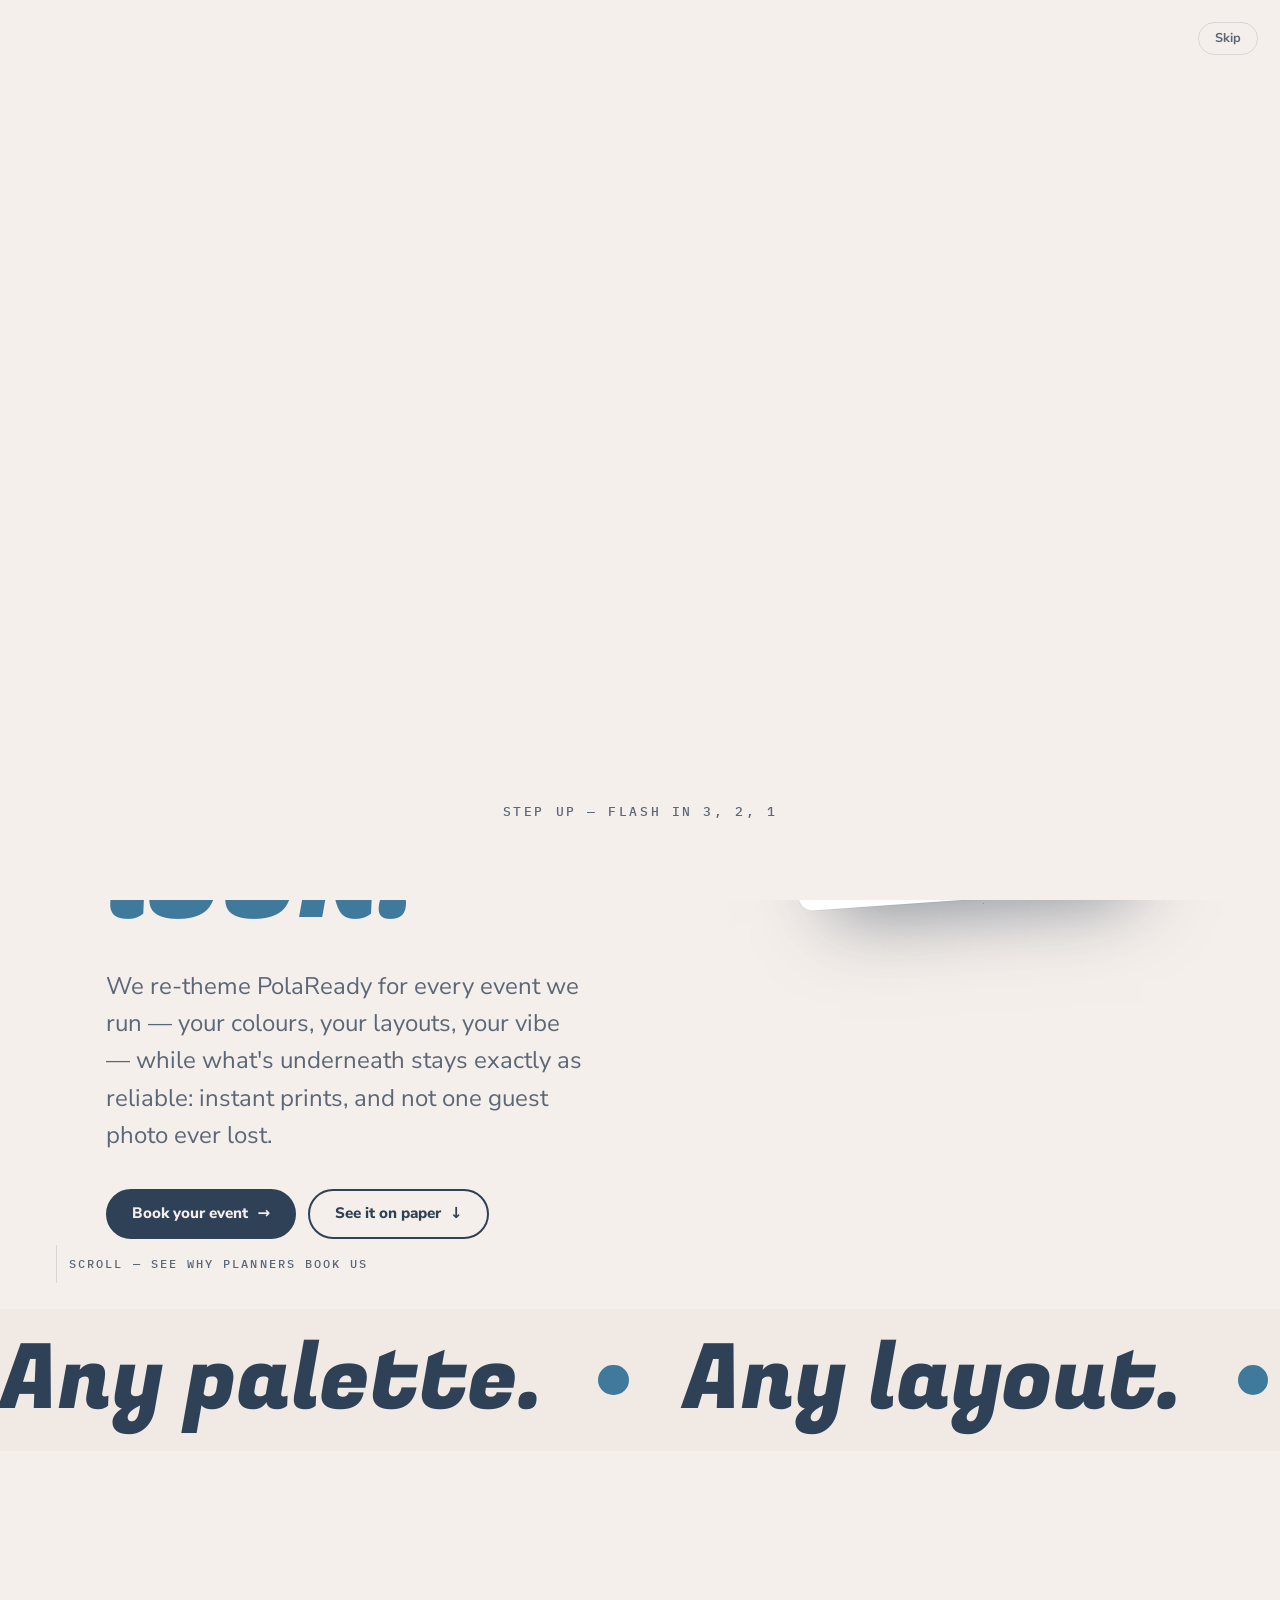
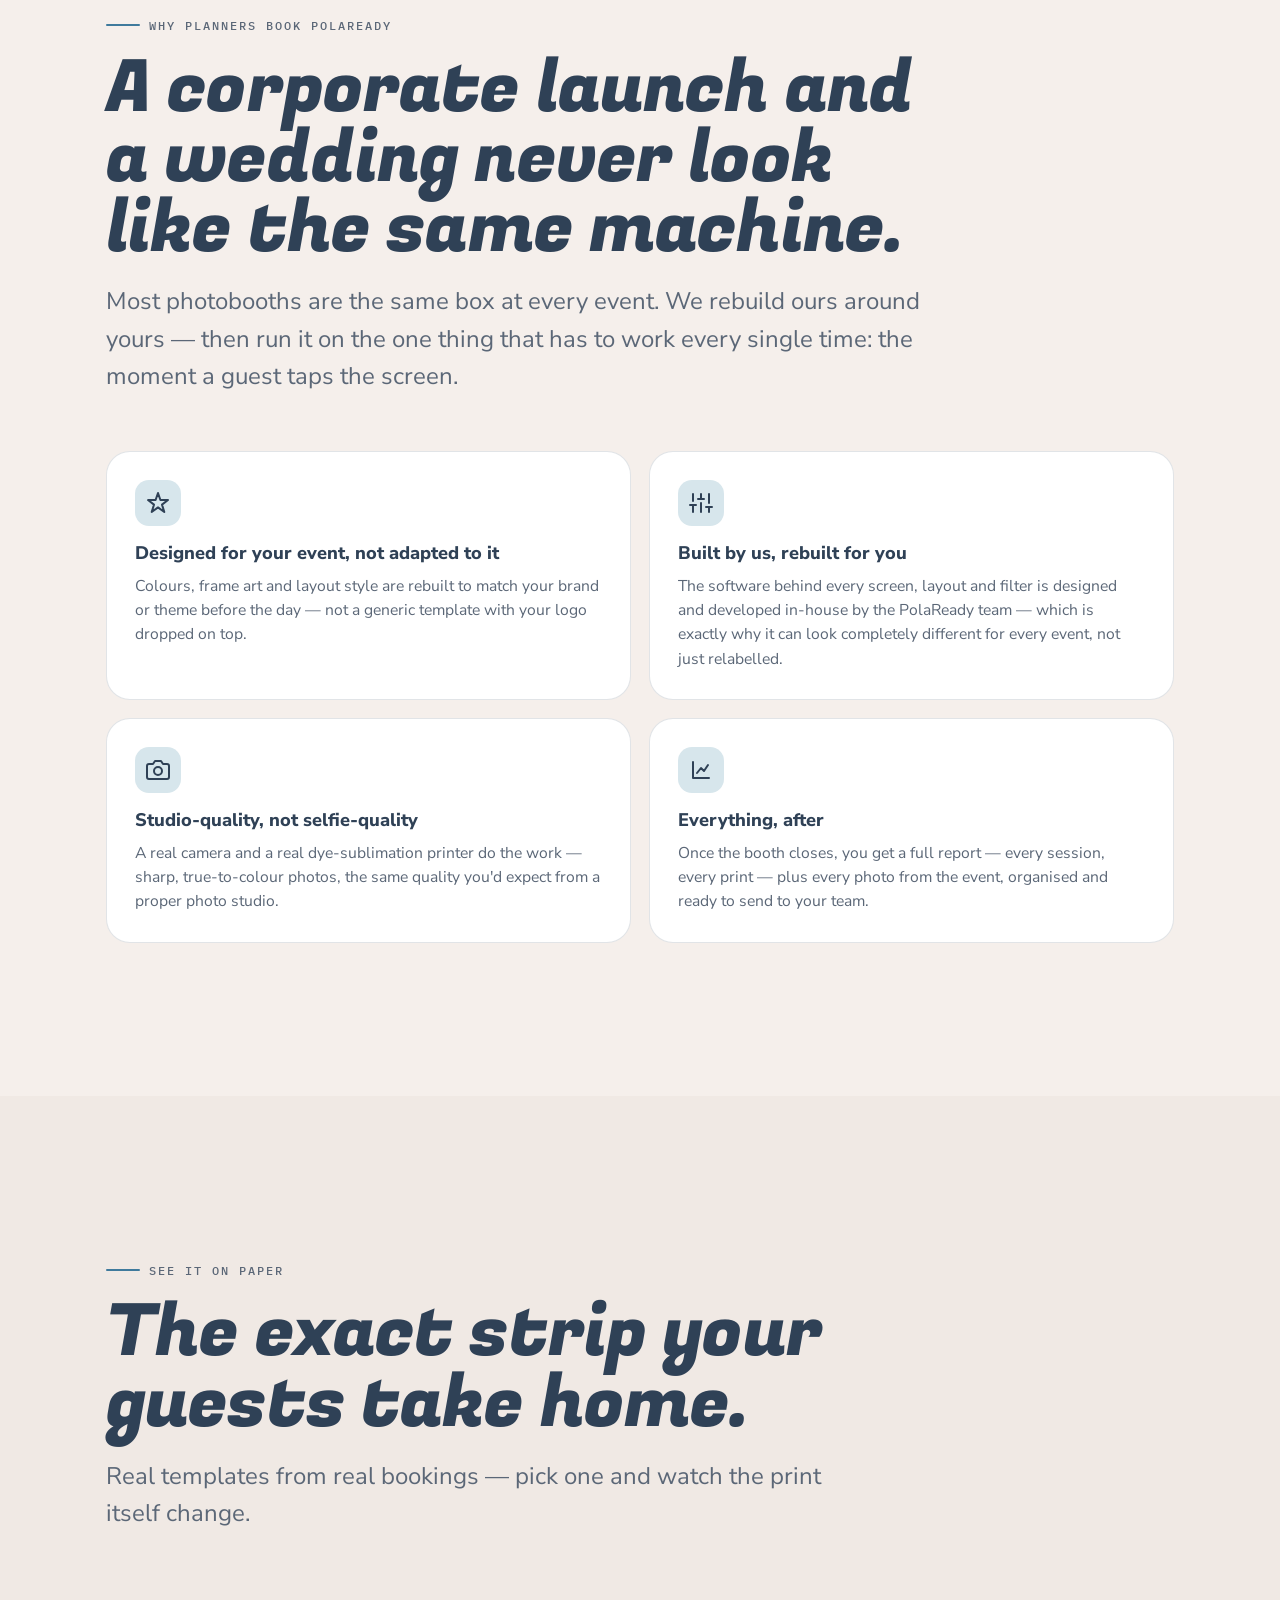
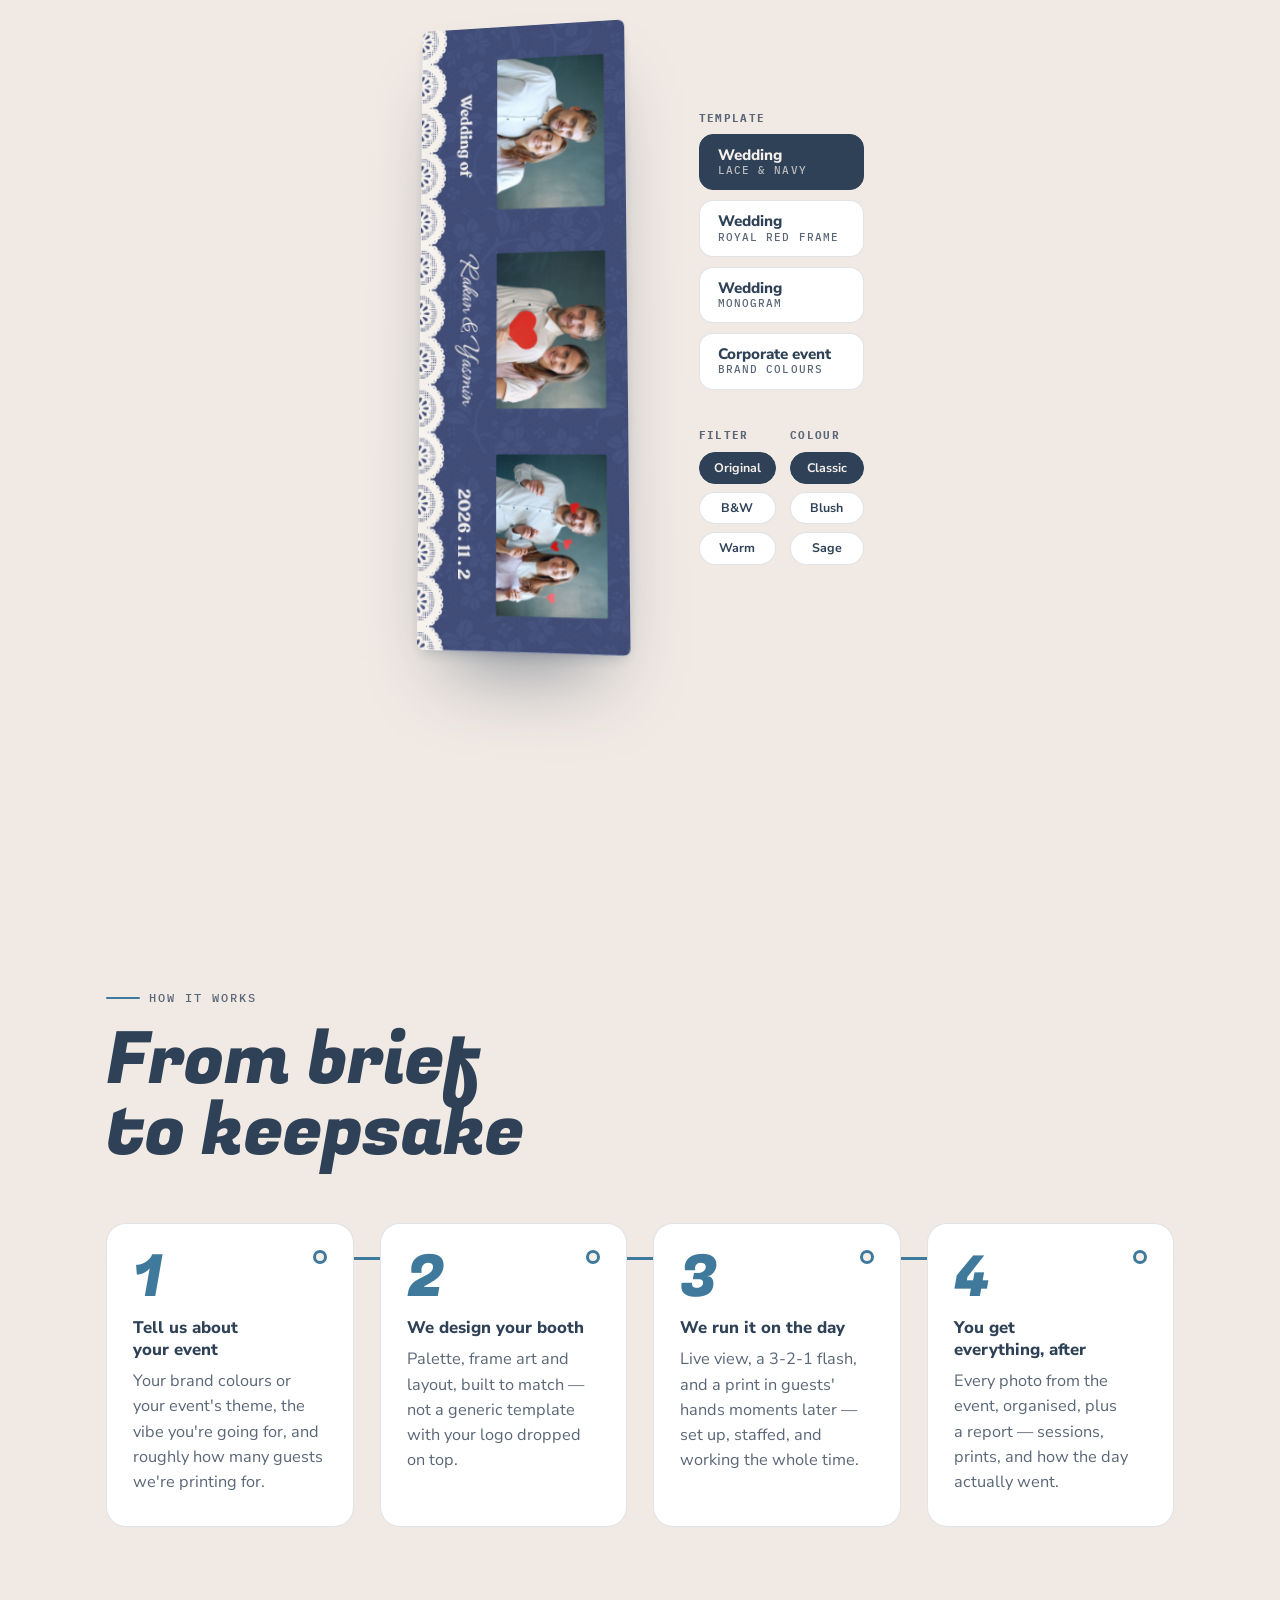
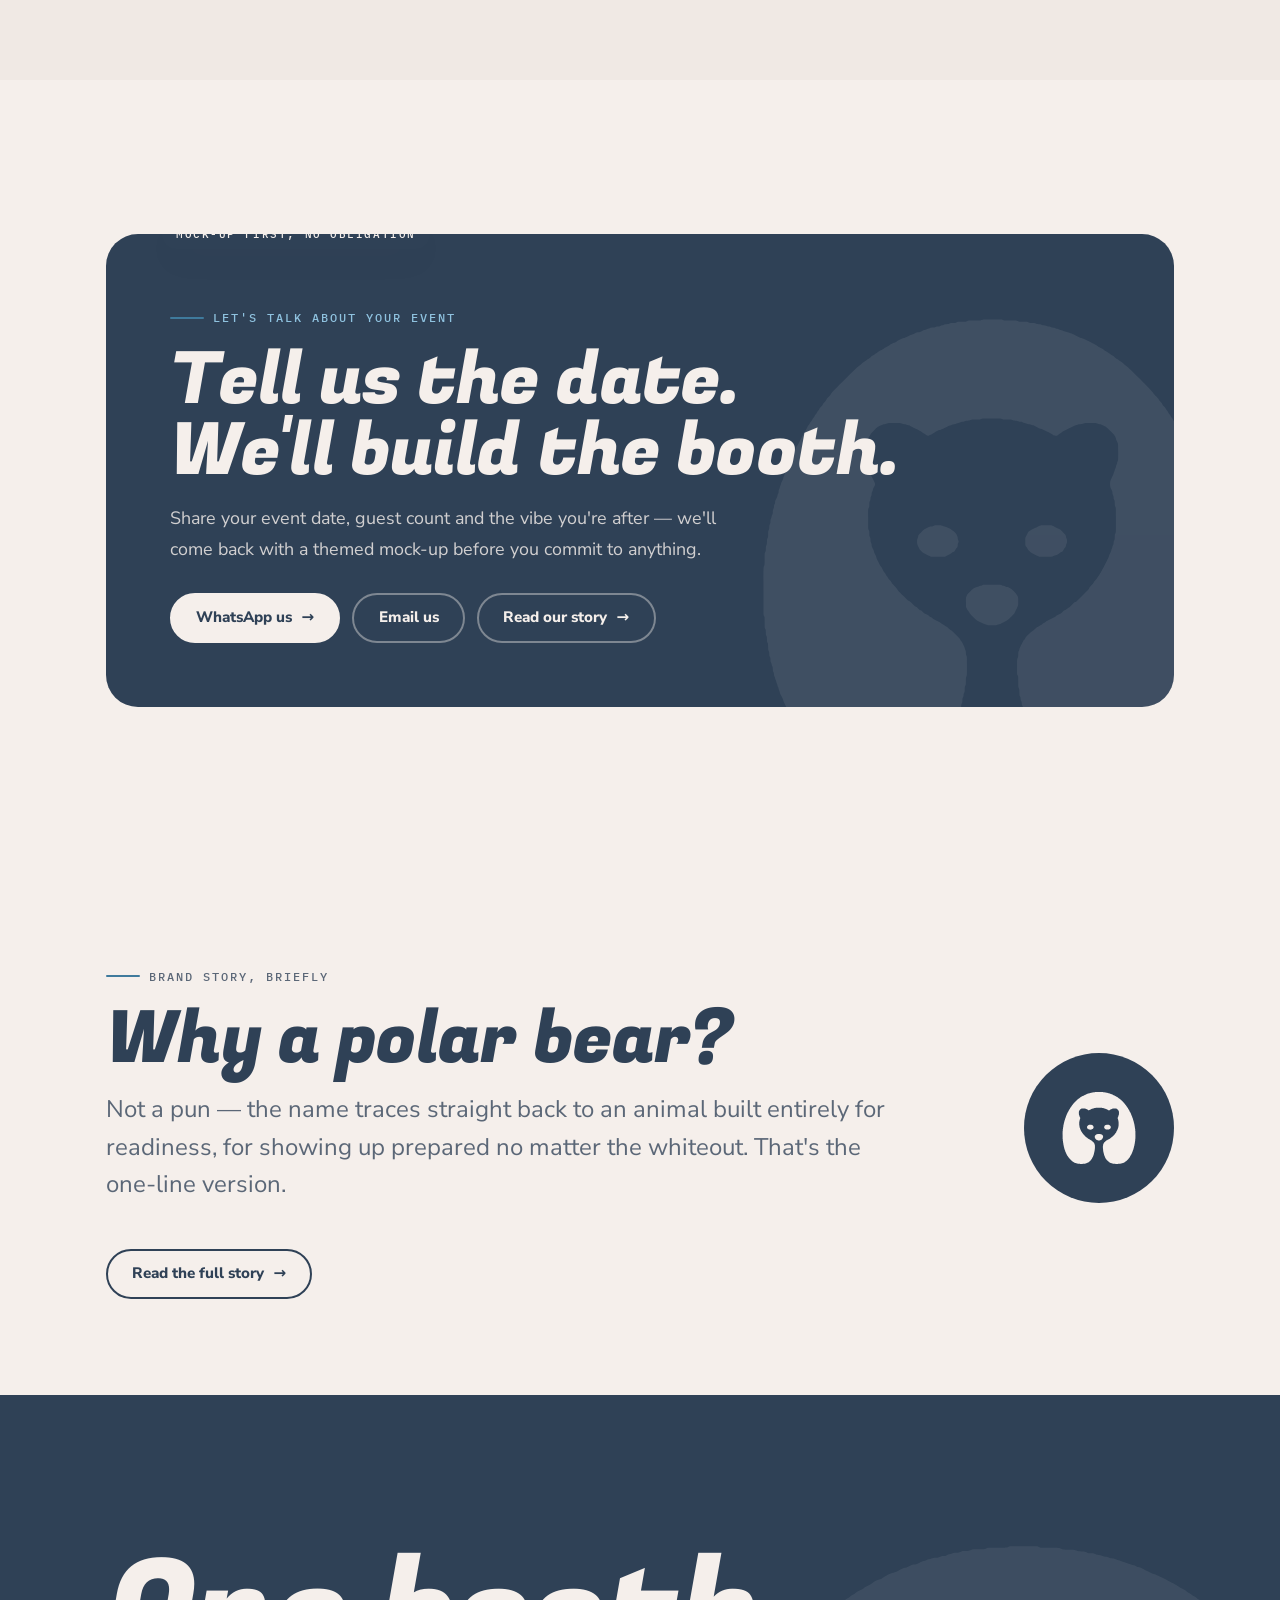
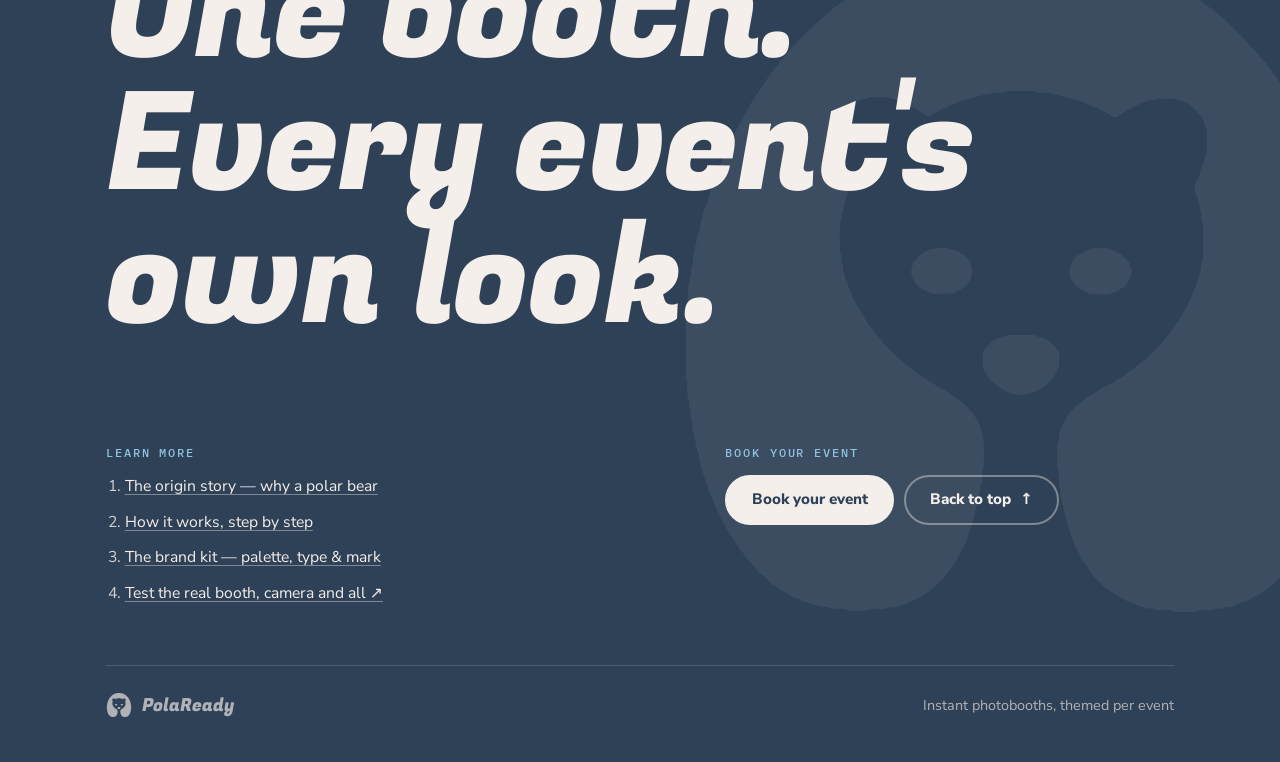
==== commit bed3ae0c: "Apply redesign-skill audit: press-states, orphan control, 404 page Ran the site through the installe" ====
--- a/index.html
+++ b/index.html
@@ -19,7 +19,7 @@
 <link rel="preconnect" href="https://fonts.gstatic.com" crossorigin>
 <link href="https://fonts.googleapis.com/css2?family=Cairo:wght@300..900&family=Fugaz+One&family=IBM+Plex+Mono:wght@400;500&family=Nunito+Sans:opsz,wght@6..12,300..1000&display=swap" rel="stylesheet">
 <script>document.documentElement.classList.add('js')</script>
-<link rel="stylesheet" href="css/site.css?v=21">
+<link rel="stylesheet" href="css/site.css?v=22">
 </head>
 <body data-page="marketing" data-intro data-title-ar="بولاريدي — كشك تصوير يُصمَّم لفعاليتك">
 
--- a/css/site.css
+++ b/css/site.css
@@ -48,8 +48,8 @@
 }
 img,svg{max-width:100%;display:block}
 a{color:inherit}
-p{margin:0 0 1.1em}
-h1,h2,h3,h4{margin:0;font-weight:400}
+p{margin:0 0 1.1em;text-wrap:pretty}
+h1,h2,h3,h4{margin:0;font-weight:400;text-wrap:balance}
 ::selection{background:var(--glacier);color:#fff}
 :focus-visible{outline:3px solid var(--glacier);outline-offset:3px;border-radius:6px}
 .sr{position:absolute;width:1px;height:1px;overflow:hidden;clip:rect(0 0 0 0);white-space:nowrap}
@@ -97,6 +97,7 @@
   transition:transform .35s var(--ease),background .25s,color .25s;
 }
 .btn:hover{transform:translateY(-3px)}
+.btn:active{transform:scale(.97)}
 .btn.ghost{background:transparent;color:var(--navy)}
 .btn.ghost:hover{background:var(--navy);color:var(--cream)}
 .btn .arr{transition:transform .3s var(--ease)}
@@ -742,12 +743,14 @@
 .op-btn span{font:500 .7rem/1 var(--f-mono);letter-spacing:.1em;text-transform:uppercase;color:var(--ink-soft)}
 .op-btn:hover{transform:translateX(4px)}
 html[dir="rtl"] .op-btn:hover{transform:translateX(-4px)}
+.op-btn:active{transform:scale(.98)}
 .op-btn.on{background:var(--navy);border-color:var(--navy)}
 .op-btn.on b{color:var(--cream)}
 .op-btn.on span{color:rgba(245,239,235,.7)}
 .op-btns-sm{display:flex;flex-wrap:wrap;gap:8px}
 .op-filter-btn,.op-color-btn{font:700 .78rem/1 var(--f-body);padding:9px 14px;border-radius:999px;border:1px solid var(--line);background:var(--surface);color:var(--navy);cursor:pointer;transition:background .2s,border-color .2s,transform .2s}
 .op-filter-btn:hover,.op-color-btn:hover{transform:translateY(-2px)}
+.op-filter-btn:active,.op-color-btn:active{transform:scale(.96)}
 .op-filter-btn.on,.op-color-btn.on{background:var(--navy);border-color:var(--navy);color:var(--cream)}
 
 /* generic hover-lift utility, reused wherever a card/button should feel
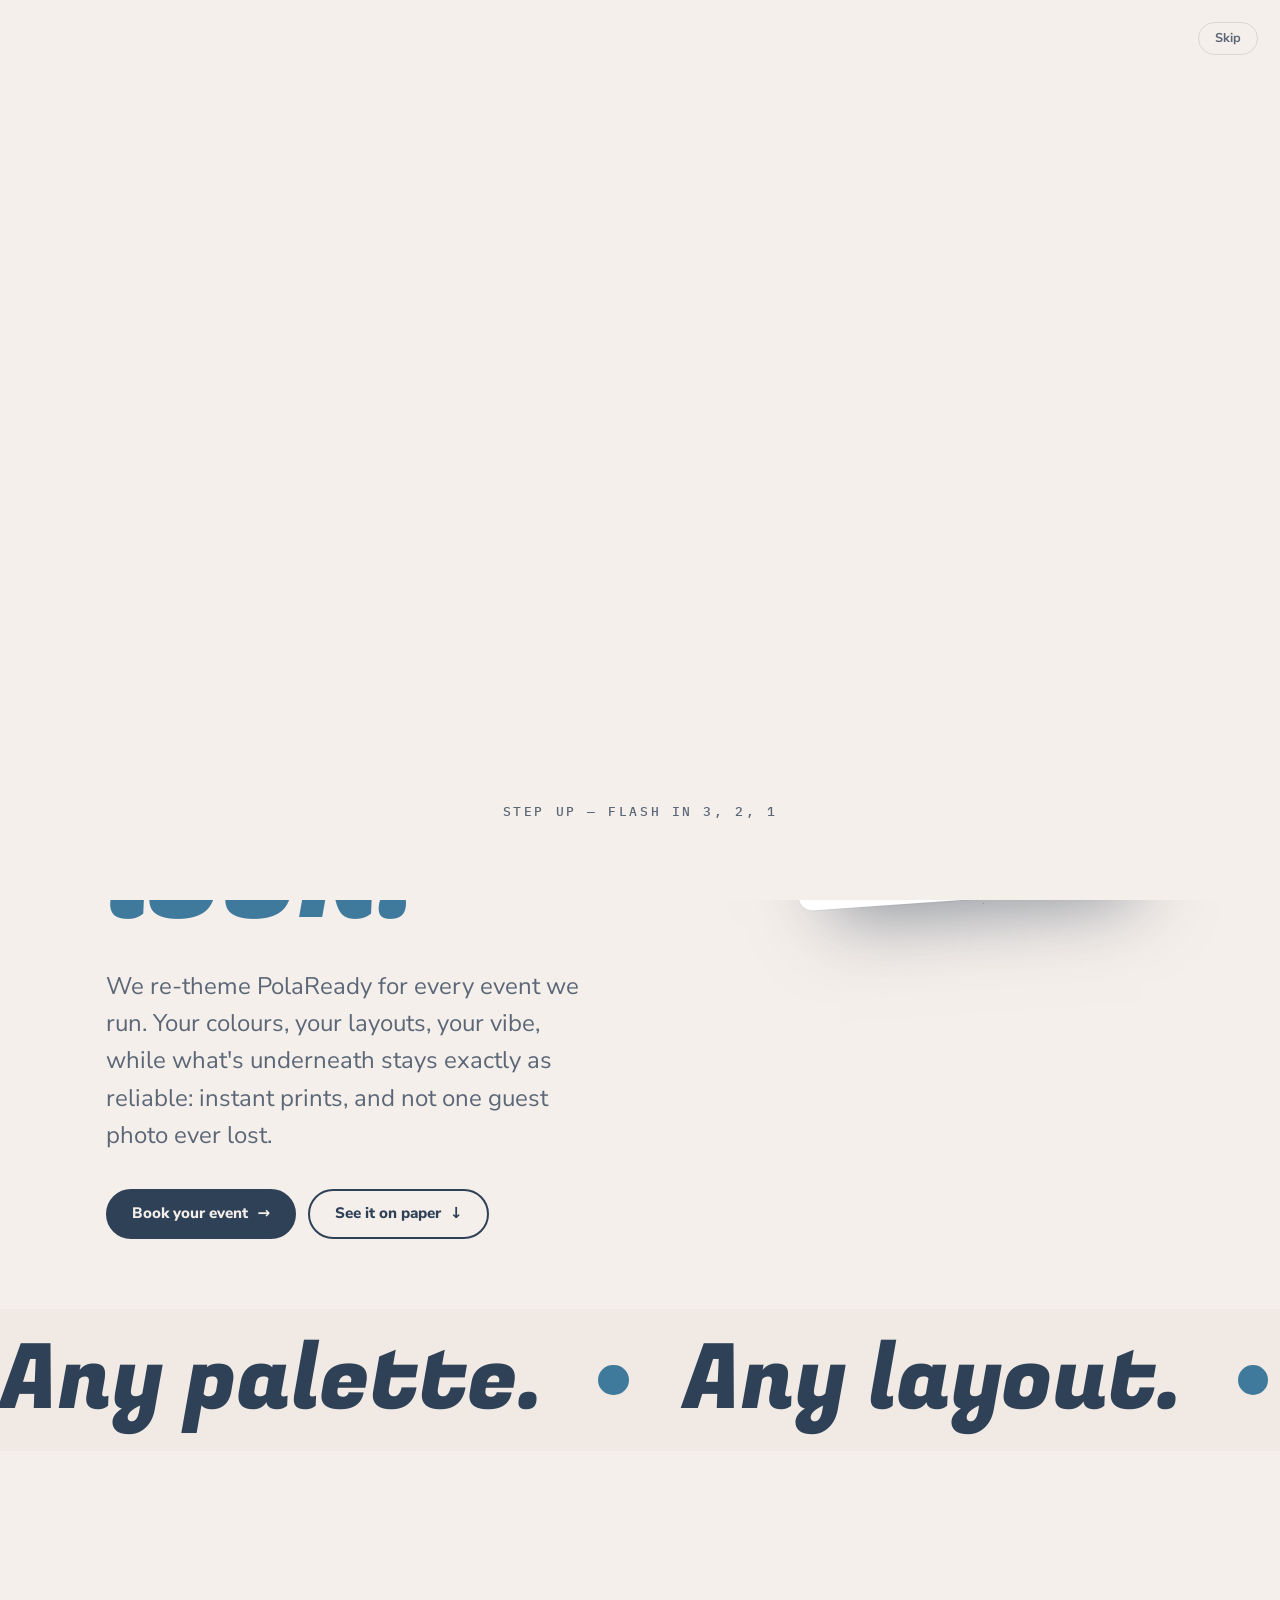
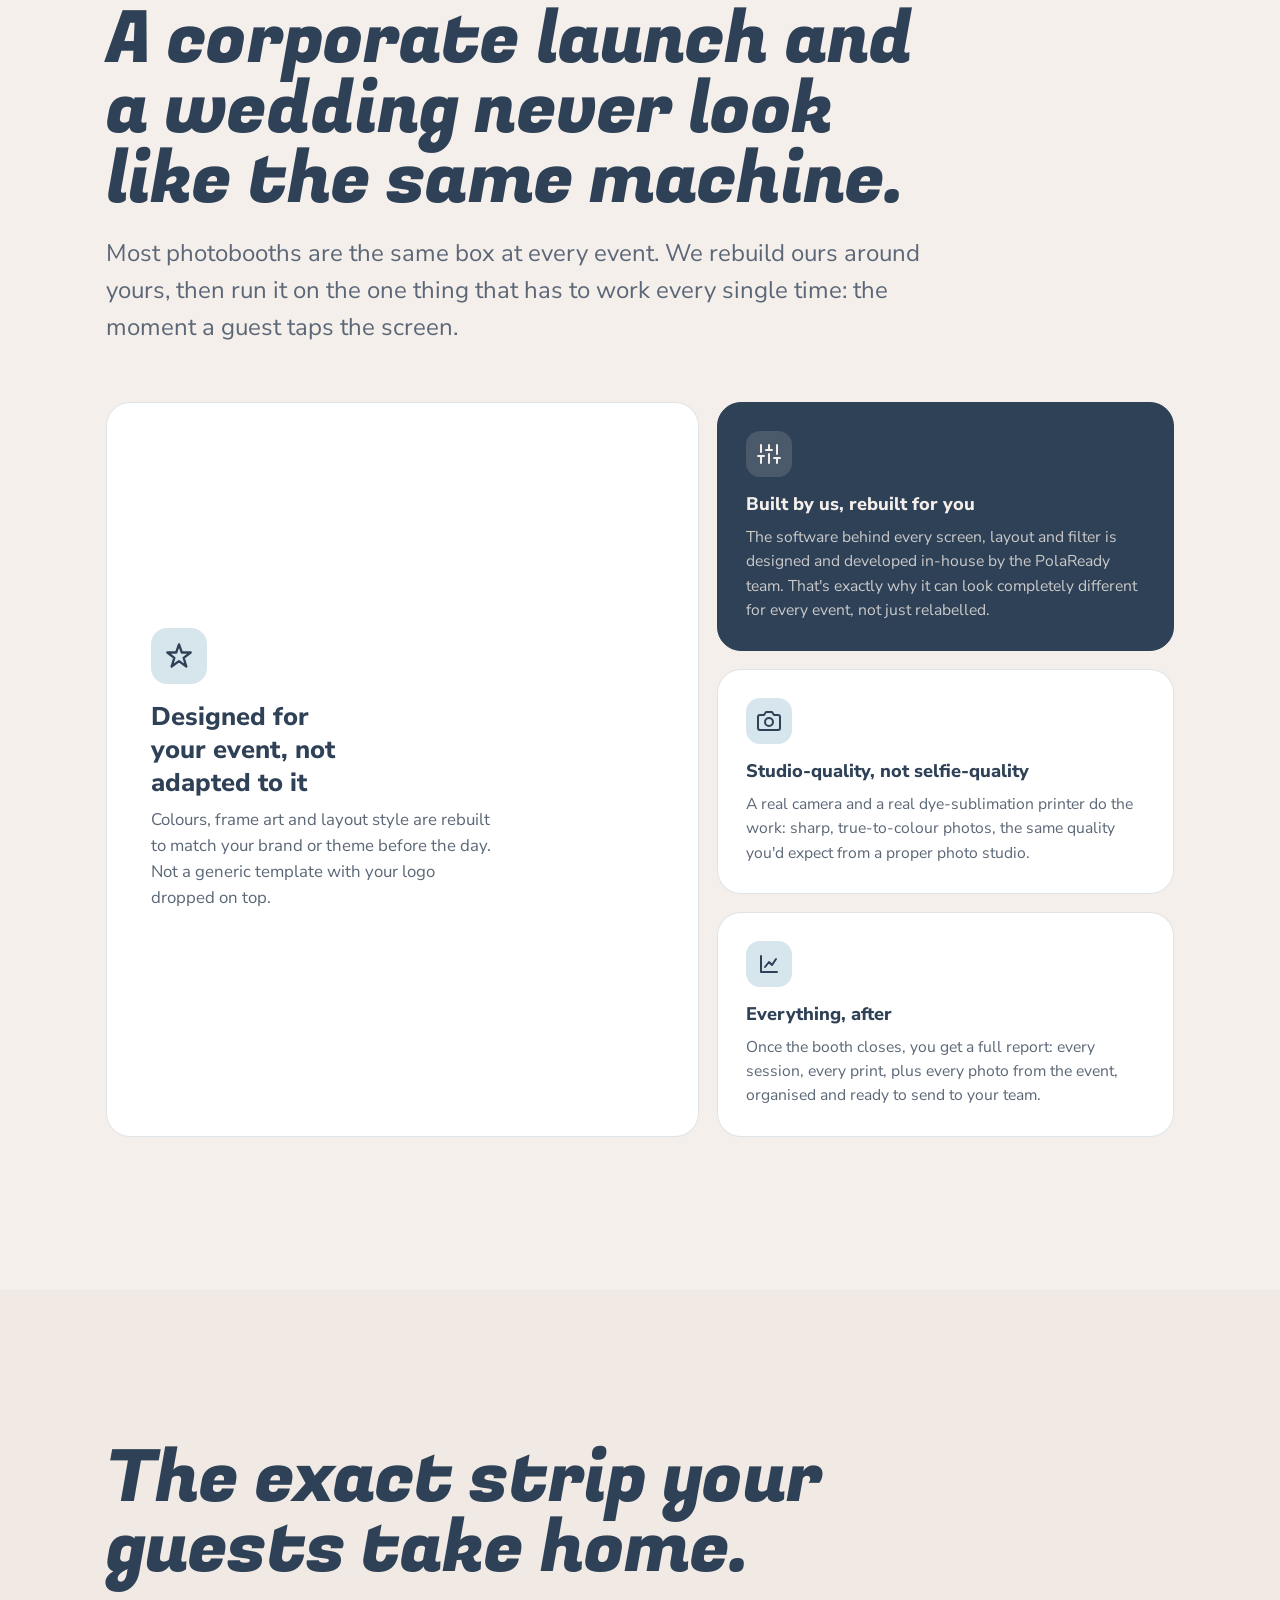
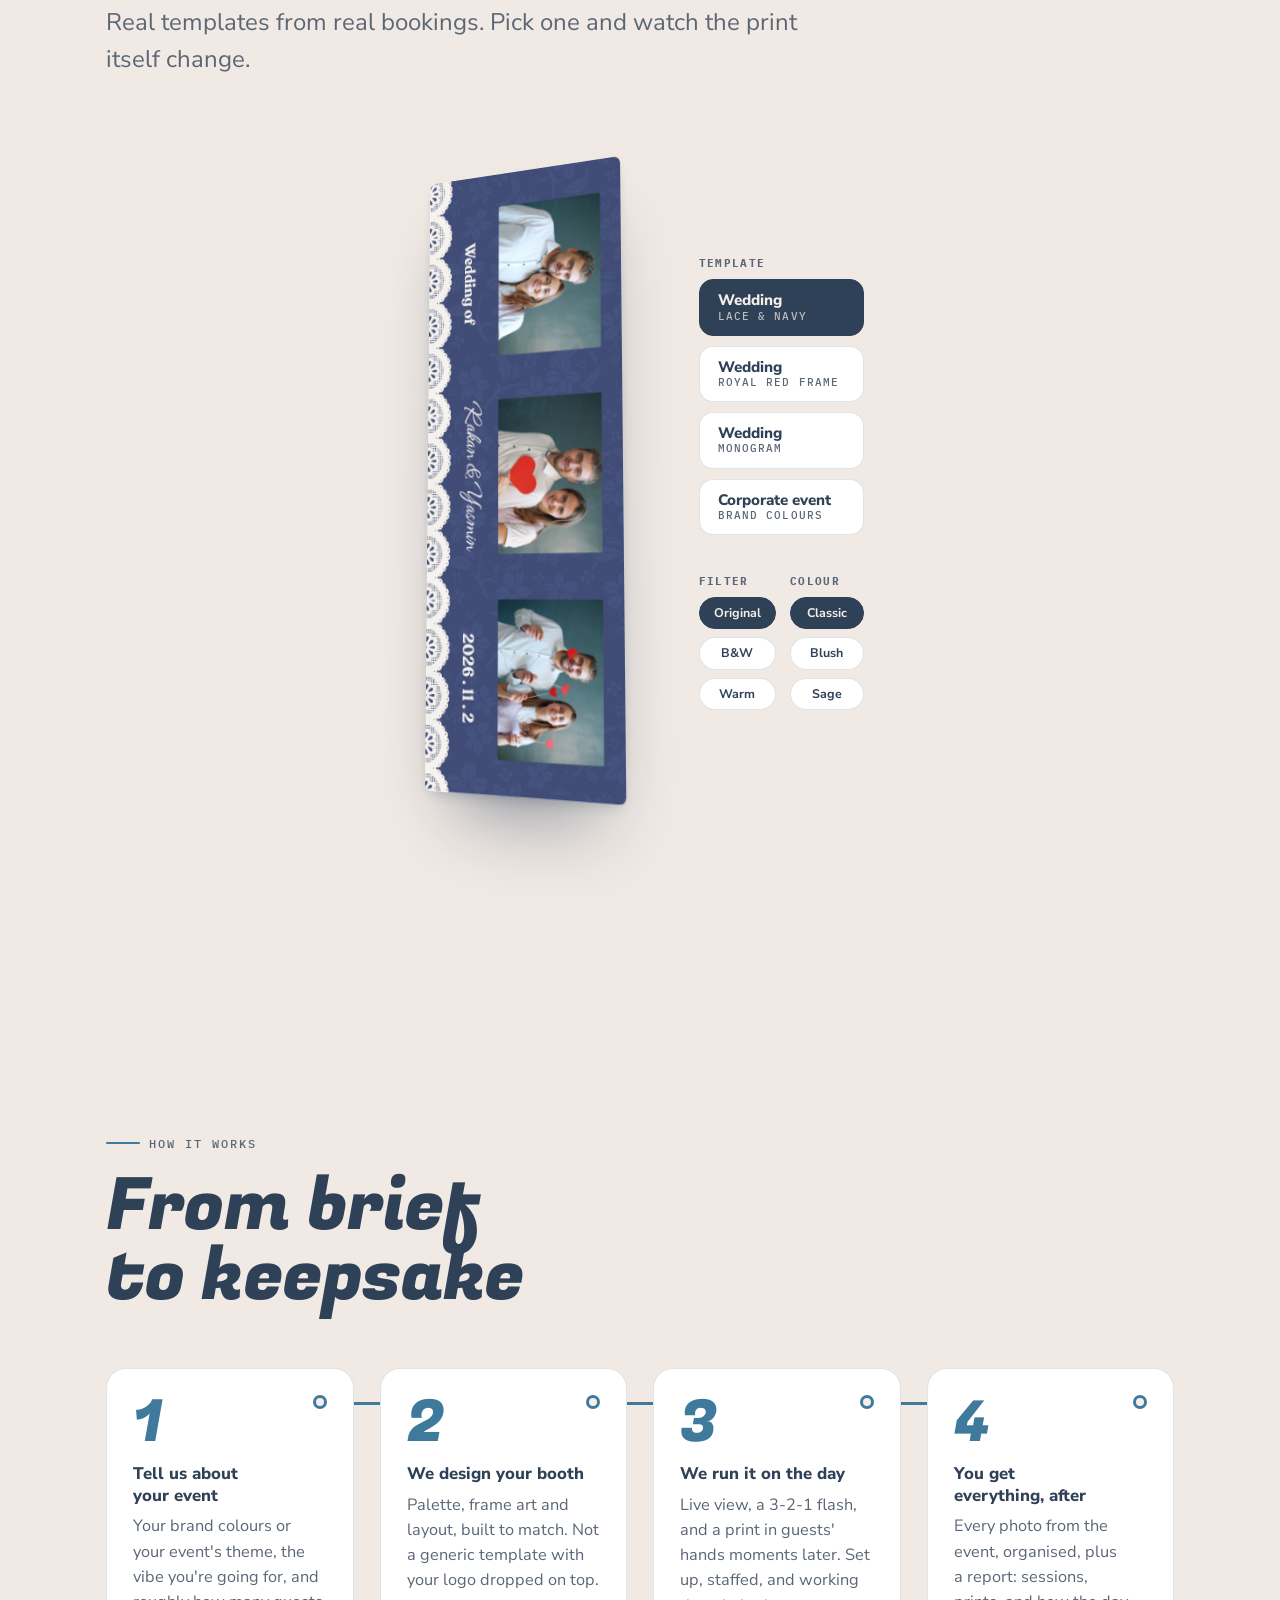
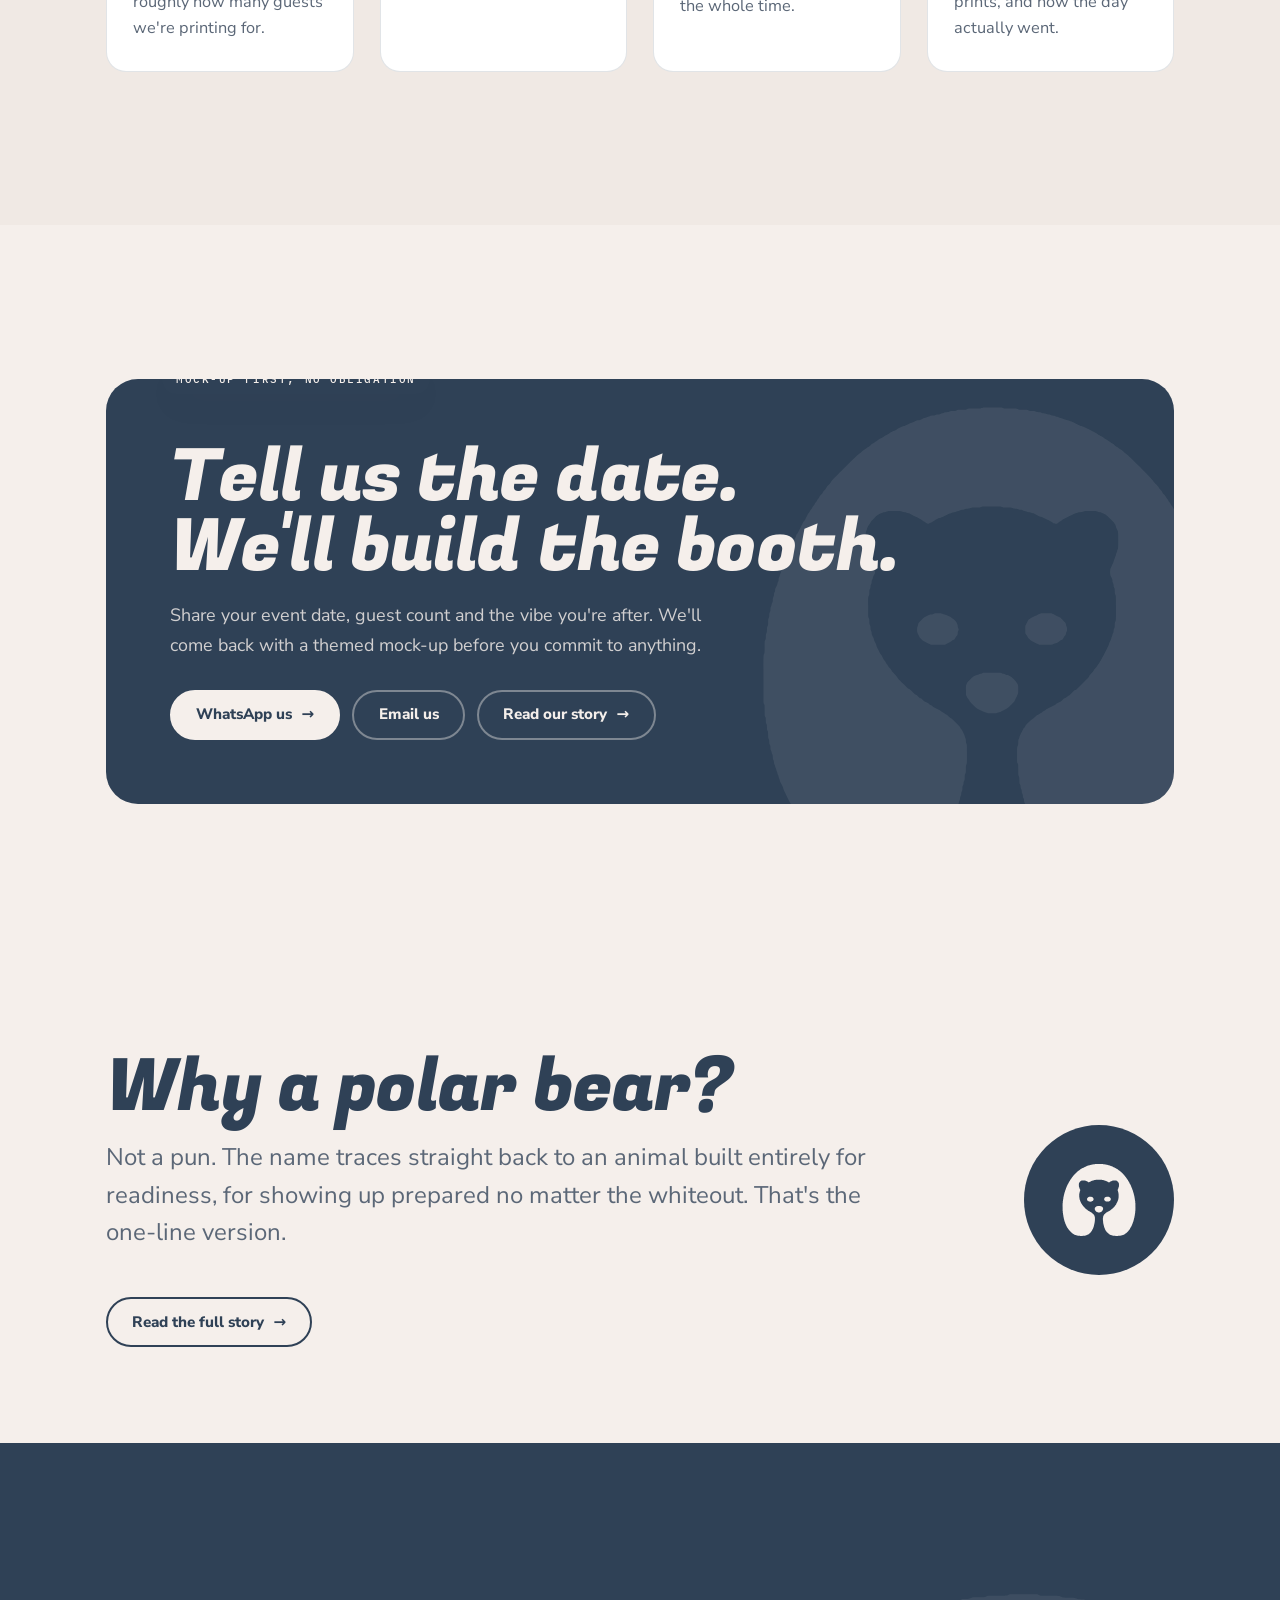
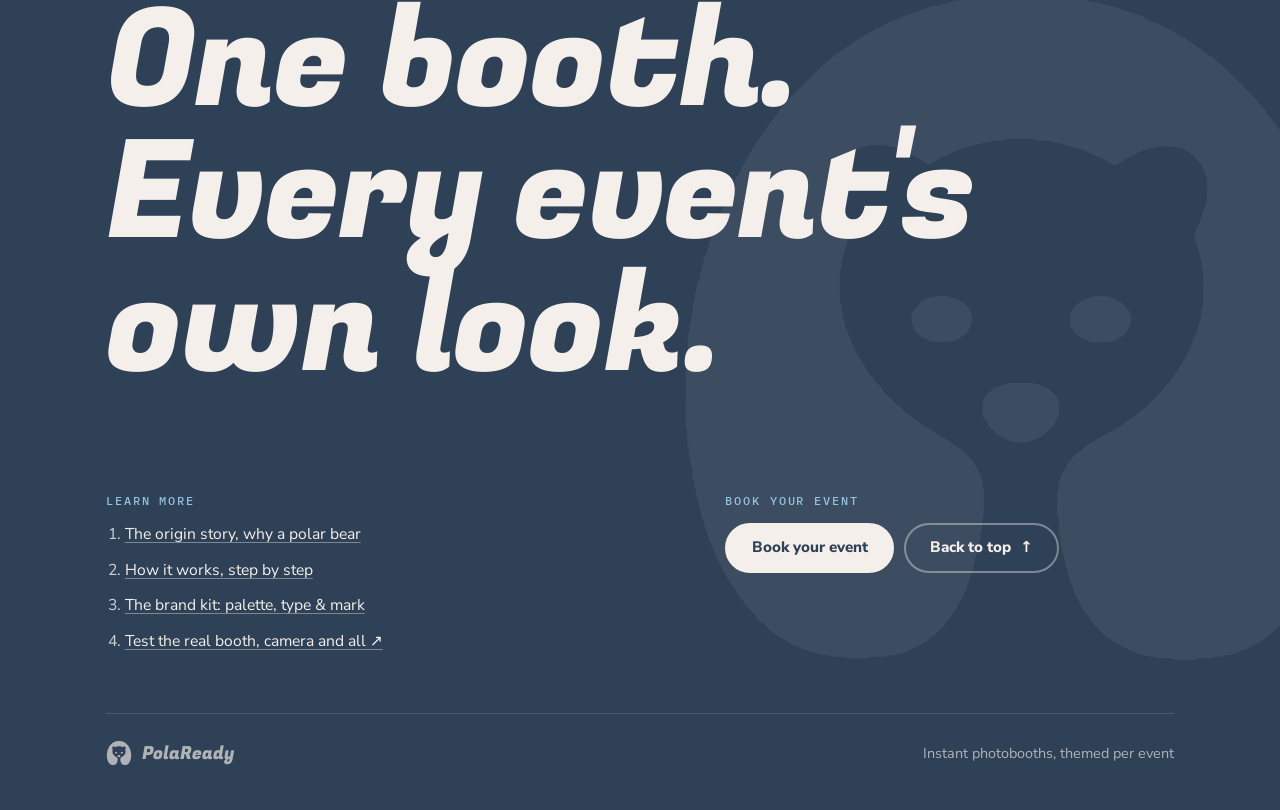
==== commit 71d8db7b: "Redesign pass: asymmetric bento, cut eyebrow clutter, clean copy Applied the design-taste-frontend s" ====
--- a/index.html
+++ b/index.html
@@ -4,7 +4,7 @@
 <meta charset="utf-8">
 <meta name="viewport" content="width=device-width,initial-scale=1,viewport-fit=cover">
 <title>PolaReady — The photobooth we redesign for your event</title>
-<meta name="description" content="PolaReady is an instant photobooth that we re-theme for every event — your colours, your layouts, your vibe — while instant prints and zero lost photos never change.">
+<meta name="description" content="PolaReady is an instant photobooth that we re-theme for every event: your colours, your layouts, your vibe. Instant prints and zero lost photos never change.">
 <meta name="theme-color" content="#f5efeb">
 <meta property="og:title" content="PolaReady — The photobooth we redesign for your event">
 <meta property="og:description" content="Your colours, your layouts, your vibe. The same reliable booth, rebuilt for every event.">
@@ -79,7 +79,7 @@
     <div>
       <span class="eyebrow" data-i18n="m_hero_eyebrow">Event photobooths, rebuilt per event</span>
       <h1 class="display h-xl" data-hw data-i18n="m_hero_h1">One booth. <em>Every event's own look.</em></h1>
-      <p class="lede" data-i18n="m_hero_lede">We re-theme PolaReady for every event we run — your colours, your layouts, your vibe — while what's underneath stays exactly as reliable: instant prints, and not one guest photo ever lost.</p>
+      <p class="lede" data-i18n="m_hero_lede">We re-theme PolaReady for every event we run. Your colours, your layouts, your vibe, while what's underneath stays exactly as reliable: instant prints, and not one guest photo ever lost.</p>
       <div class="ctas">
         <a class="btn" href="#contact"><span data-i18n="m_hero_cta1">Book your event</span> <span class="arr" aria-hidden="true">→</span></a>
         <a class="btn ghost" href="#on-paper"><span data-i18n="m_hero_cta2">See it on paper</span> <span class="arr" aria-hidden="true">↓</span></a>
@@ -99,7 +99,6 @@
       </div>
     </div>
   </div>
-  <div class="cue" aria-hidden="true"><i></i><span data-i18n="m_cue">Scroll — see why planners book us</span></div>
 </section>
 
 <div class="marq" style="padding-block:22px;background:var(--surface-2)"><div class="track">
@@ -109,30 +108,29 @@
 <!-- ================================================= WHY US -->
 <section class="section" id="why" data-sec>
   <div class="wrap">
-    <span class="eyebrow reveal" data-i18n="m_why_eyebrow">Why planners book PolaReady</span>
     <h2 class="display h-lg reveal" style="max-width:18ch;margin-bottom:1.2rem" data-i18n="m_why_h2">A corporate launch and a wedding never look like the same machine.</h2>
-    <p class="lede reveal" style="max-width:60ch;margin-bottom:clamp(30px,5vw,56px)" data-i18n="m_why_lede">Most photobooths are the same box at every event. We rebuild ours around yours — then run it on the one thing that has to work every single time: the moment a guest taps the screen.</p>
+    <p class="lede reveal" style="max-width:60ch;margin-bottom:clamp(30px,5vw,56px)" data-i18n="m_why_lede">Most photobooths are the same box at every event. We rebuild ours around yours, then run it on the one thing that has to work every single time: the moment a guest taps the screen.</p>
 
     <div class="perks">
-      <div class="perk reveal" style="--i:0">
+      <div class="perk perk-lg reveal" style="--i:0">
         <div class="ico" aria-hidden="true"><svg viewBox="0 0 24 24" fill="none" stroke="currentColor" stroke-width="2" stroke-linecap="round" stroke-linejoin="round"><path d="M12 2l2.4 7h7.6l-6 4.6 2.3 7.4-6.3-4.6-6.3 4.6 2.3-7.4-6-4.6h7.6z"/></svg></div>
         <h4 data-i18n="m_p1_h">Designed for your event, not adapted to it</h4>
-        <p data-i18n="m_p1_p">Colours, frame art and layout style are rebuilt to match your brand or theme before the day — not a generic template with your logo dropped on top.</p>
-      </div>
-      <div class="perk reveal" style="--i:1">
+        <p data-i18n="m_p1_p">Colours, frame art and layout style are rebuilt to match your brand or theme before the day. Not a generic template with your logo dropped on top.</p>
+      </div>
+      <div class="perk perk-dark reveal" style="--i:1">
         <div class="ico" aria-hidden="true"><svg viewBox="0 0 24 24" fill="none" stroke="currentColor" stroke-width="2" stroke-linecap="round" stroke-linejoin="round"><line x1="4" y1="21" x2="4" y2="14"/><line x1="4" y1="10" x2="4" y2="3"/><line x1="12" y1="21" x2="12" y2="12"/><line x1="12" y1="8" x2="12" y2="3"/><line x1="20" y1="21" x2="20" y2="16"/><line x1="20" y1="12" x2="20" y2="3"/><line x1="1" y1="14" x2="7" y2="14"/><line x1="9" y1="8" x2="15" y2="8"/><line x1="17" y1="16" x2="23" y2="16"/></svg></div>
         <h4 data-i18n="m_p7_h">Built by us, rebuilt for you</h4>
-        <p data-i18n="m_p7_p">The software behind every screen, layout and filter is designed and developed in-house by the PolaReady team — which is exactly why it can look completely different for every event, not just relabelled.</p>
+        <p data-i18n="m_p7_p">The software behind every screen, layout and filter is designed and developed in-house by the PolaReady team. That's exactly why it can look completely different for every event, not just relabelled.</p>
       </div>
       <div class="perk reveal" style="--i:2">
         <div class="ico" aria-hidden="true"><svg viewBox="0 0 24 24" fill="none" stroke="currentColor" stroke-width="2" stroke-linecap="round" stroke-linejoin="round"><path d="M23 19a2 2 0 0 1-2 2H3a2 2 0 0 1-2-2V8a2 2 0 0 1 2-2h4l2-3h6l2 3h4a2 2 0 0 1 2 2z"/><circle cx="12" cy="13" r="4"/></svg></div>
         <h4 data-i18n="m_p8_h">Studio-quality, not selfie-quality</h4>
-        <p data-i18n="m_p8_p">A real camera and a real dye-sublimation printer do the work — sharp, true-to-colour photos, the same quality you'd expect from a proper photo studio.</p>
-      </div>
-      <div class="perk reveal" style="--i:0">
+        <p data-i18n="m_p8_p">A real camera and a real dye-sublimation printer do the work: sharp, true-to-colour photos, the same quality you'd expect from a proper photo studio.</p>
+      </div>
+      <div class="perk reveal" style="--i:3">
         <div class="ico" aria-hidden="true"><svg viewBox="0 0 24 24" fill="none" stroke="currentColor" stroke-width="2" stroke-linecap="round" stroke-linejoin="round"><path d="M4 4v16h16"/><path d="M8 15l4-5 3 3 4-6"/></svg></div>
         <h4 data-i18n="m_p6_h">Everything, after</h4>
-        <p data-i18n="m_p6_p">Once the booth closes, you get a full report — every session, every print — plus every photo from the event, organised and ready to send to your team.</p>
+        <p data-i18n="m_p6_p">Once the booth closes, you get a full report: every session, every print, plus every photo from the event, organised and ready to send to your team.</p>
       </div>
     </div>
   </div>
@@ -141,9 +139,8 @@
 <!-- ================================================= ON PAPER -->
 <section class="section" id="on-paper" data-sec style="background:var(--surface-2)">
   <div class="wrap">
-    <span class="eyebrow reveal" data-i18n="m_op_eyebrow">See it on paper</span>
     <h2 class="display h-lg reveal" style="max-width:18ch;margin-bottom:1.2rem" data-i18n="m_op_h2">The exact strip your guests take home.</h2>
-    <p class="lede reveal" style="max-width:60ch;margin-bottom:clamp(30px,5vw,56px)" data-i18n="m_op_lede">Real templates from real bookings — pick one and watch the print itself change.</p>
+    <p class="lede reveal" style="max-width:60ch;margin-bottom:clamp(30px,5vw,56px)" data-i18n="m_op_lede">Real templates from real bookings. Pick one and watch the print itself change.</p>
 
     <div class="op-layout">
       <div class="op-scene reveal" data-r="scale">
@@ -206,19 +203,19 @@
         <span class="pin"></span>
         <span class="num2">2</span>
         <h4 data-i18n="m_s2_h">We design your booth</h4>
-        <p data-i18n="m_s2_p">Palette, frame art and layout, built to match — not a generic template with your logo dropped on top.</p>
+        <p data-i18n="m_s2_p">Palette, frame art and layout, built to match. Not a generic template with your logo dropped on top.</p>
       </article>
       <article class="frame reveal" style="--i:2">
         <span class="pin"></span>
         <span class="num2">3</span>
         <h4 data-i18n="m_s3_h">We run it on the day</h4>
-        <p data-i18n="m_s3_p">Live view, a 3-2-1 flash, and a print in guests' hands moments later — set up, staffed, and working the whole time.</p>
+        <p data-i18n="m_s3_p">Live view, a 3-2-1 flash, and a print in guests' hands moments later. Set up, staffed, and working the whole time.</p>
       </article>
       <article class="frame reveal" style="--i:3">
         <span class="pin"></span>
         <span class="num2">4</span>
         <h4 data-i18n="m_s4_h">You get everything, after</h4>
-        <p data-i18n="m_s4_p">Every photo from the event, organised, plus a report — sessions, prints, and how the day actually went.</p>
+        <p data-i18n="m_s4_p">Every photo from the event, organised, plus a report: sessions, prints, and how the day actually went.</p>
       </article>
     </div>
   </div>
@@ -230,9 +227,8 @@
     <div class="cta-block reveal" data-r="scale">
       <span class="mark bgm" aria-hidden="true"></span>
       <span class="chip-float" data-i18n="m_cta_chip">Mock-up first, no obligation</span>
-      <span class="eyebrow" style="color:#8fc2df" data-i18n="m_cta_eyebrow">Let's talk about your event</span>
       <h2 class="display h-lg" data-i18n="m_cta_h2">Tell us the date. We'll build the booth.</h2>
-      <p data-i18n="m_cta_p">Share your event date, guest count and the vibe you're after — we'll come back with a themed mock-up before you commit to anything.</p>
+      <p data-i18n="m_cta_p">Share your event date, guest count and the vibe you're after. We'll come back with a themed mock-up before you commit to anything.</p>
       <div class="ctas">
         <a class="btn" href="https://wa.me/962779413439?text=Hi%20PolaReady%2C%20I%27d%20like%20to%20book%20a%20photobooth%20for%20my%20event." target="_blank" rel="noopener"><span data-i18n="m_cta_btn0">WhatsApp us</span> <span class="arr" aria-hidden="true">→</span></a>
         <a class="btn ghost" href="mailto:mohammednasser7432@gmail.com?subject=PolaReady%20—%20event%20booking"><span data-i18n="m_cta_btn1">Email us</span></a>
@@ -247,9 +243,8 @@
   <div class="wrap">
     <div class="brief-grid">
       <div class="reveal" data-r="left">
-        <span class="eyebrow" data-i18n="m_sb_eyebrow">Brand story, briefly</span>
         <h2 class="display h-lg" style="max-width:16ch;margin-bottom:1rem" data-i18n="m_sb_h2">Why a polar bear?</h2>
-        <p class="lede" style="max-width:56ch" data-i18n="m_sb_p">Not a pun — the name traces straight back to an animal built entirely for readiness, for showing up prepared no matter the whiteout. That's the one-line version.</p>
+        <p class="lede" style="max-width:56ch" data-i18n="m_sb_p">Not a pun. The name traces straight back to an animal built entirely for readiness, for showing up prepared no matter the whiteout. That's the one-line version.</p>
         <a class="btn ghost" href="story/" style="margin-top:20px"><span data-i18n="m_sb_cta">Read the full story</span> <span class="arr" aria-hidden="true">→</span></a>
       </div>
       <a class="brief-mark reveal" data-r="scale" href="story/" aria-label="Read the full story" data-i18n-attr="aria-label:m_sb_cta"><span class="mark"></span></a>
@@ -267,9 +262,9 @@
       <div>
         <h5 data-i18n="m_foot_learn">Learn more</h5>
         <ol>
-          <li><a href="story/" data-i18n="m_foot_l1">The origin story — why a polar bear</a></li>
+          <li><a href="story/" data-i18n="m_foot_l1">The origin story, why a polar bear</a></li>
           <li><a href="#how" data-i18n="m_foot_l4">How it works, step by step</a></li>
-          <li><a href="brand-kit/" data-i18n="m_foot_l2">The brand kit — palette, type &amp; mark</a></li>
+          <li><a href="brand-kit/" data-i18n="m_foot_l2">The brand kit: palette, type &amp; mark</a></li>
           <li><a href="demo/" data-i18n="m_foot_l3">Test the real booth, camera and all ↗</a></li>
         </ol>
       </div>
@@ -285,7 +280,7 @@
   </div>
 </footer>
 
-<script src="js/i18n.js?v=14"></script>
+<script src="js/i18n.js?v=15"></script>
 <script src="js/site.js?v=18"></script>
 </body>
 </html>
--- a/css/site.css
+++ b/css/site.css
@@ -685,8 +685,18 @@
    reliably even (a mid-width viewport fits exactly 3, stranding the 4th
    alone) - an explicit 2x2 is the only grid that's symmetric at every
    width down to the single-column stack. */
+/* an asymmetric bento, not four identical tiles: perk 1 is the headline
+   claim and gets the tall hero cell, perk 2 is inverted to navy so the
+   grid has real tonal contrast instead of four white-on-white cards,
+   perks 3-4 stack as the quieter supporting pair. */
 .perks{display:grid;gap:18px;grid-template-columns:1fr}
-@media (min-width:620px){.perks{grid-template-columns:repeat(2,1fr)}}
+@media (min-width:620px){
+  .perks{grid-template-columns:1.3fr 1fr}
+  .perk-lg{grid-column:1;grid-row:1/4}
+  .perk-dark{grid-column:2;grid-row:1}
+  .perk:nth-child(3){grid-column:2;grid-row:2}
+  .perk:nth-child(4){grid-column:2;grid-row:3}
+}
 .perk{background:var(--surface);border:1px solid var(--line);border-radius:24px;padding:28px;transition:transform .5s var(--ease),box-shadow .5s,border-color .5s}
 .perk:hover{transform:translateY(-6px);box-shadow:0 30px 50px -32px rgba(47,65,86,.4);border-color:transparent}
 .perk .ico{width:46px;height:46px;border-radius:14px;background:var(--ice-soft);color:var(--navy);display:grid;place-items:center;margin-bottom:16px;flex:none;transition:transform .45s var(--ease),background .3s,color .3s}
@@ -695,6 +705,17 @@
 .perk:hover .ico svg{transform:rotate(-8deg) scale(1.1)}
 .perk h4{font:800 1.14rem/1.3 var(--f-body);margin-bottom:8px;color:var(--navy)}
 .perk p{margin:0;color:var(--ink-soft);font-size:.98rem;line-height:1.55}
+.perk-lg{display:flex;flex-direction:column;justify-content:center;padding:clamp(28px,4vw,44px)}
+.perk-lg .ico{width:56px;height:56px;border-radius:16px}
+.perk-lg .ico svg{width:28px;height:28px}
+.perk-lg h4{font-size:clamp(1.3rem,2vw,1.6rem);max-width:18ch}
+.perk-lg p{font-size:1.05rem;max-width:34ch}
+.perk-dark{background:var(--navy);border-color:var(--navy)}
+.perk-dark .ico{background:rgba(245,239,235,.14);color:var(--cream)}
+.perk-dark:hover .ico{background:var(--cream);color:var(--navy)}
+.perk-dark h4{color:var(--cream)}
+.perk-dark p{color:rgba(245,239,235,.78)}
+.perk-dark:hover{box-shadow:0 30px 50px -32px rgba(0,0,0,.5)}
 
 /* ------------------------------------------------------- ON PAPER (3D card)
    A real 2x6 print strip in a tilted 3D card - a plane, not a sculpted model,
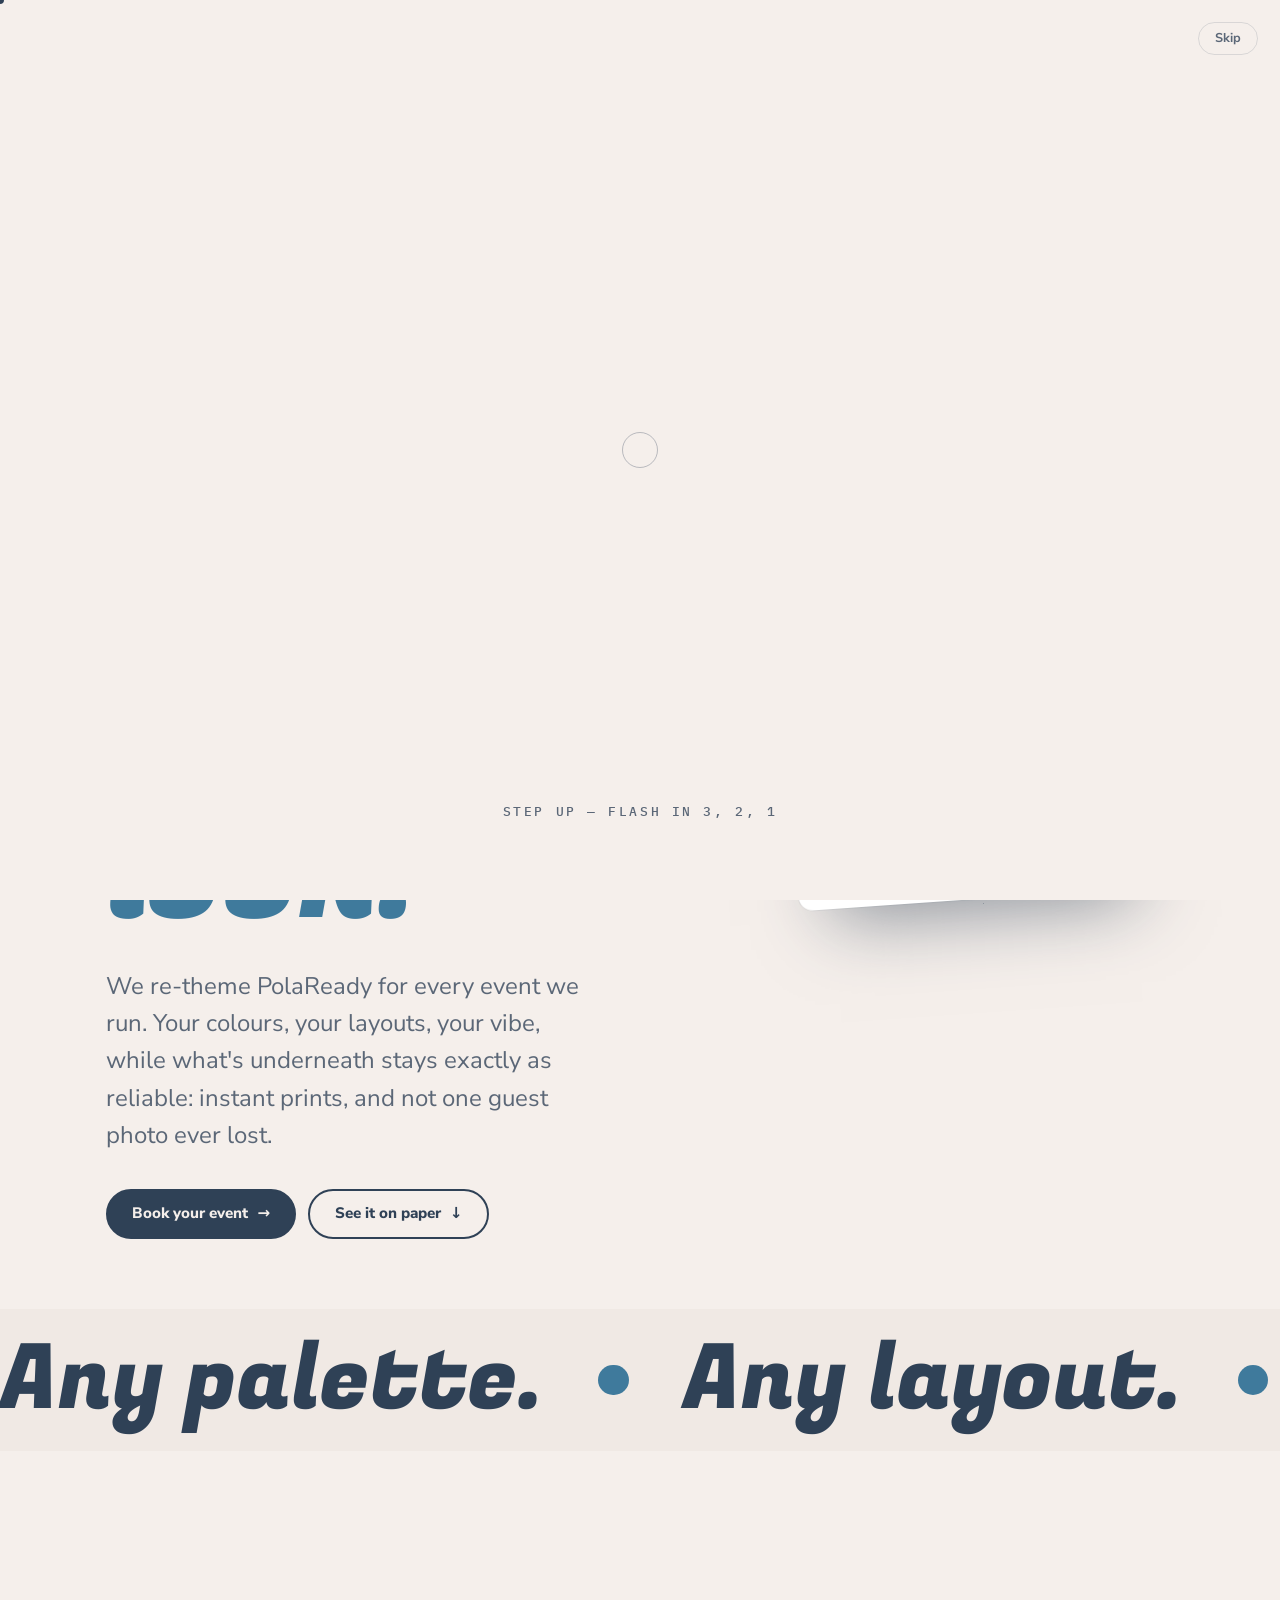
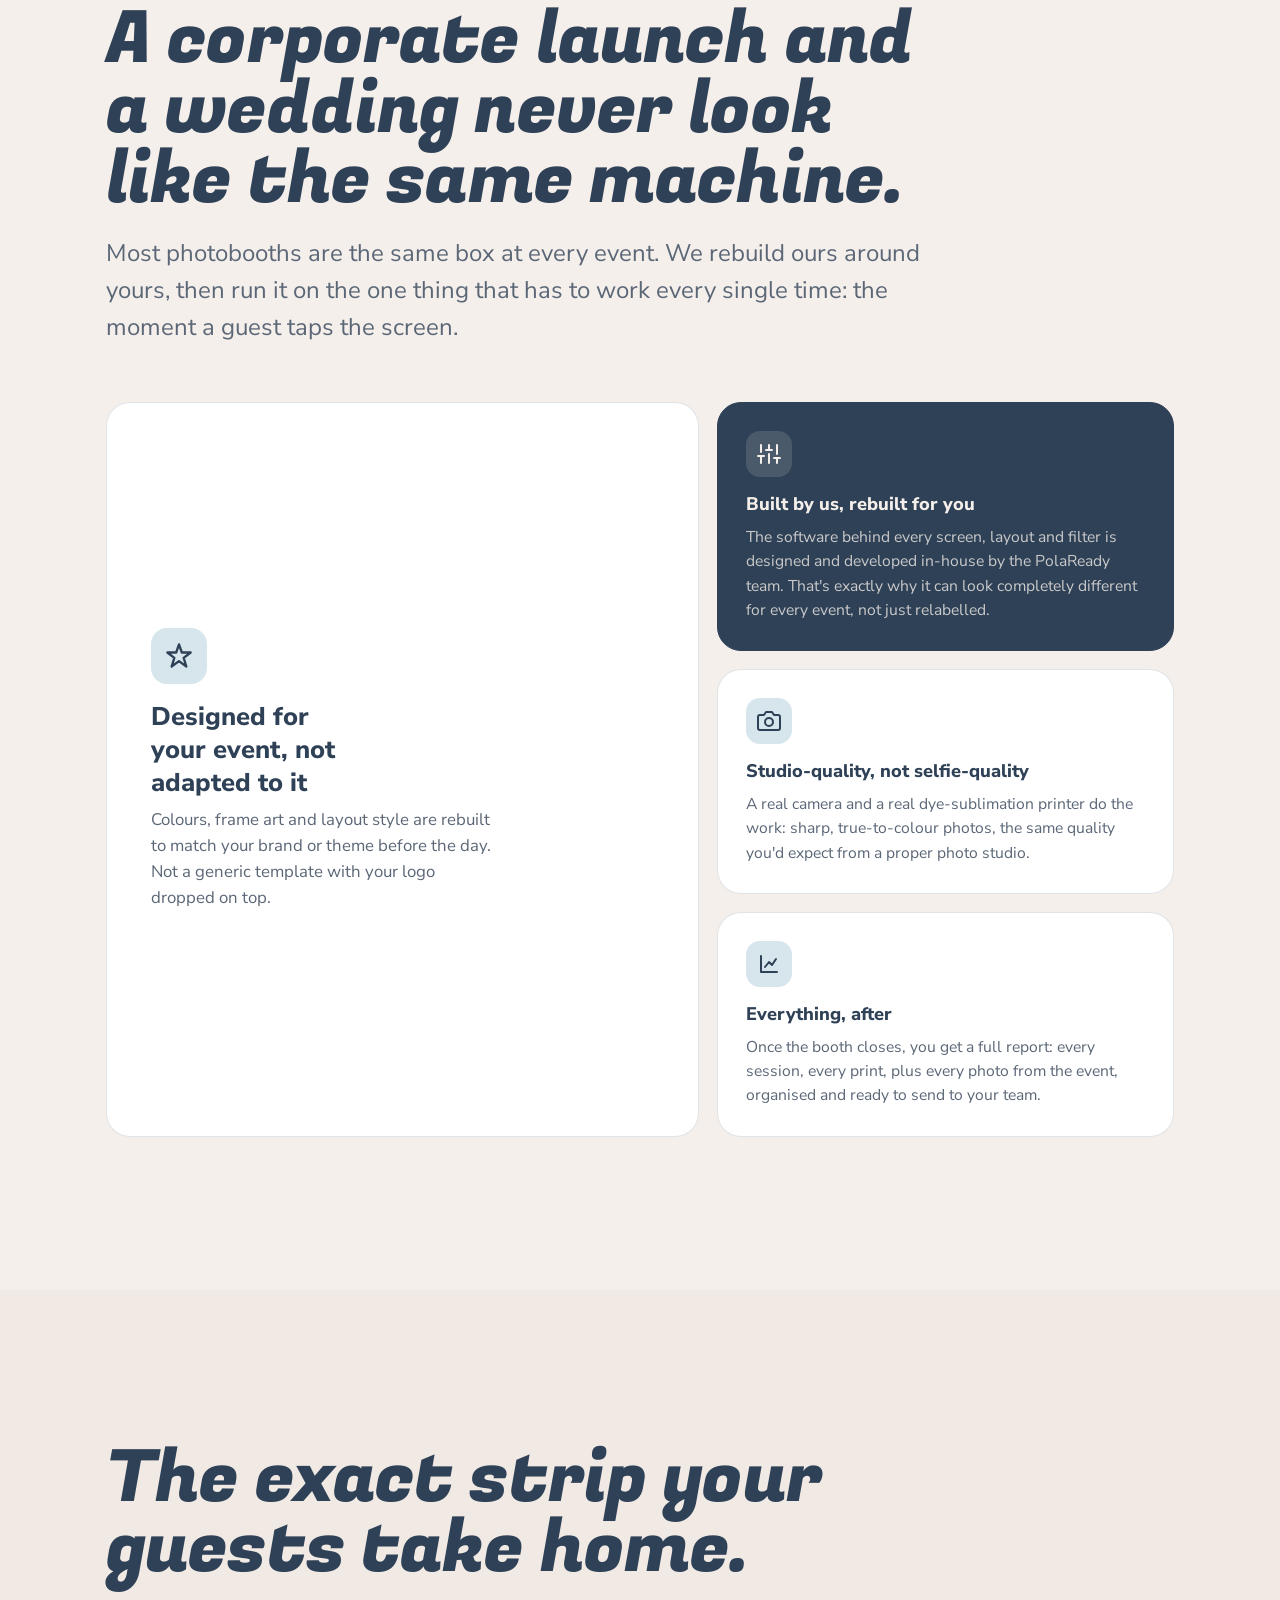
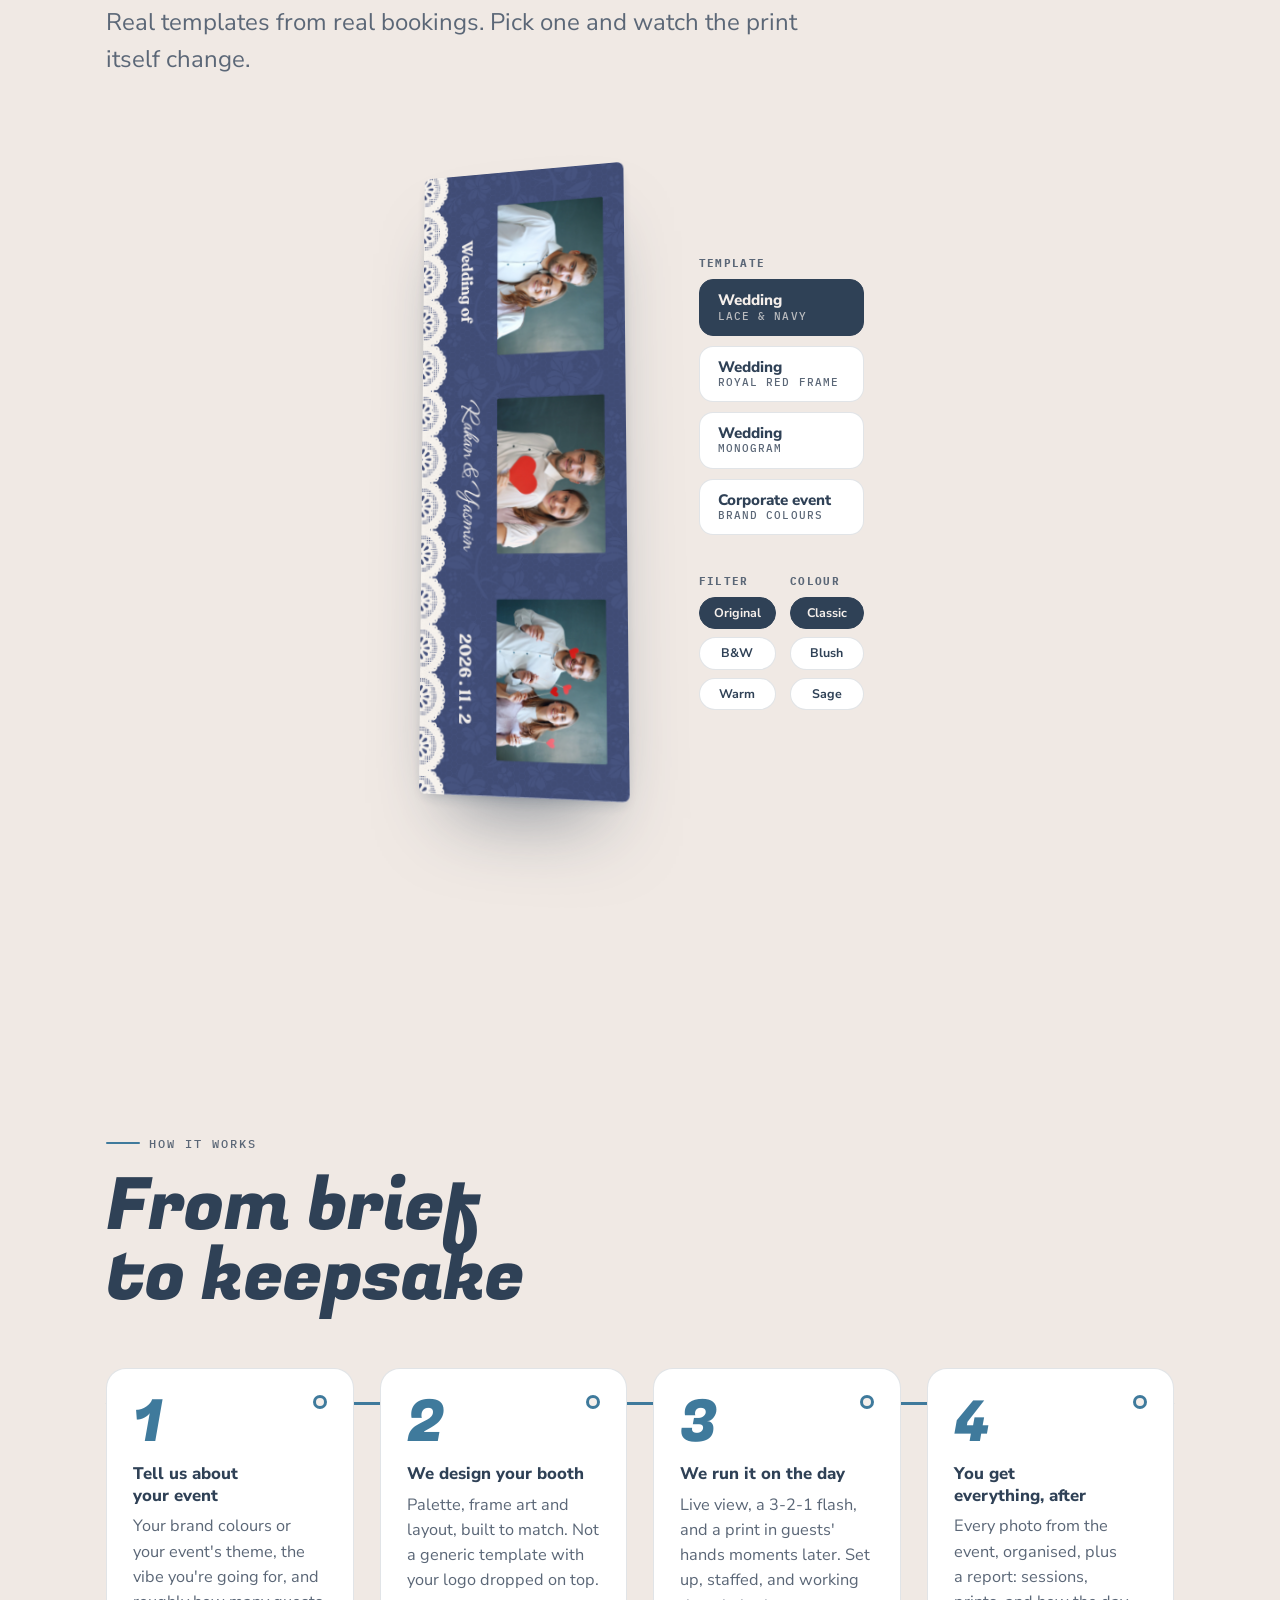
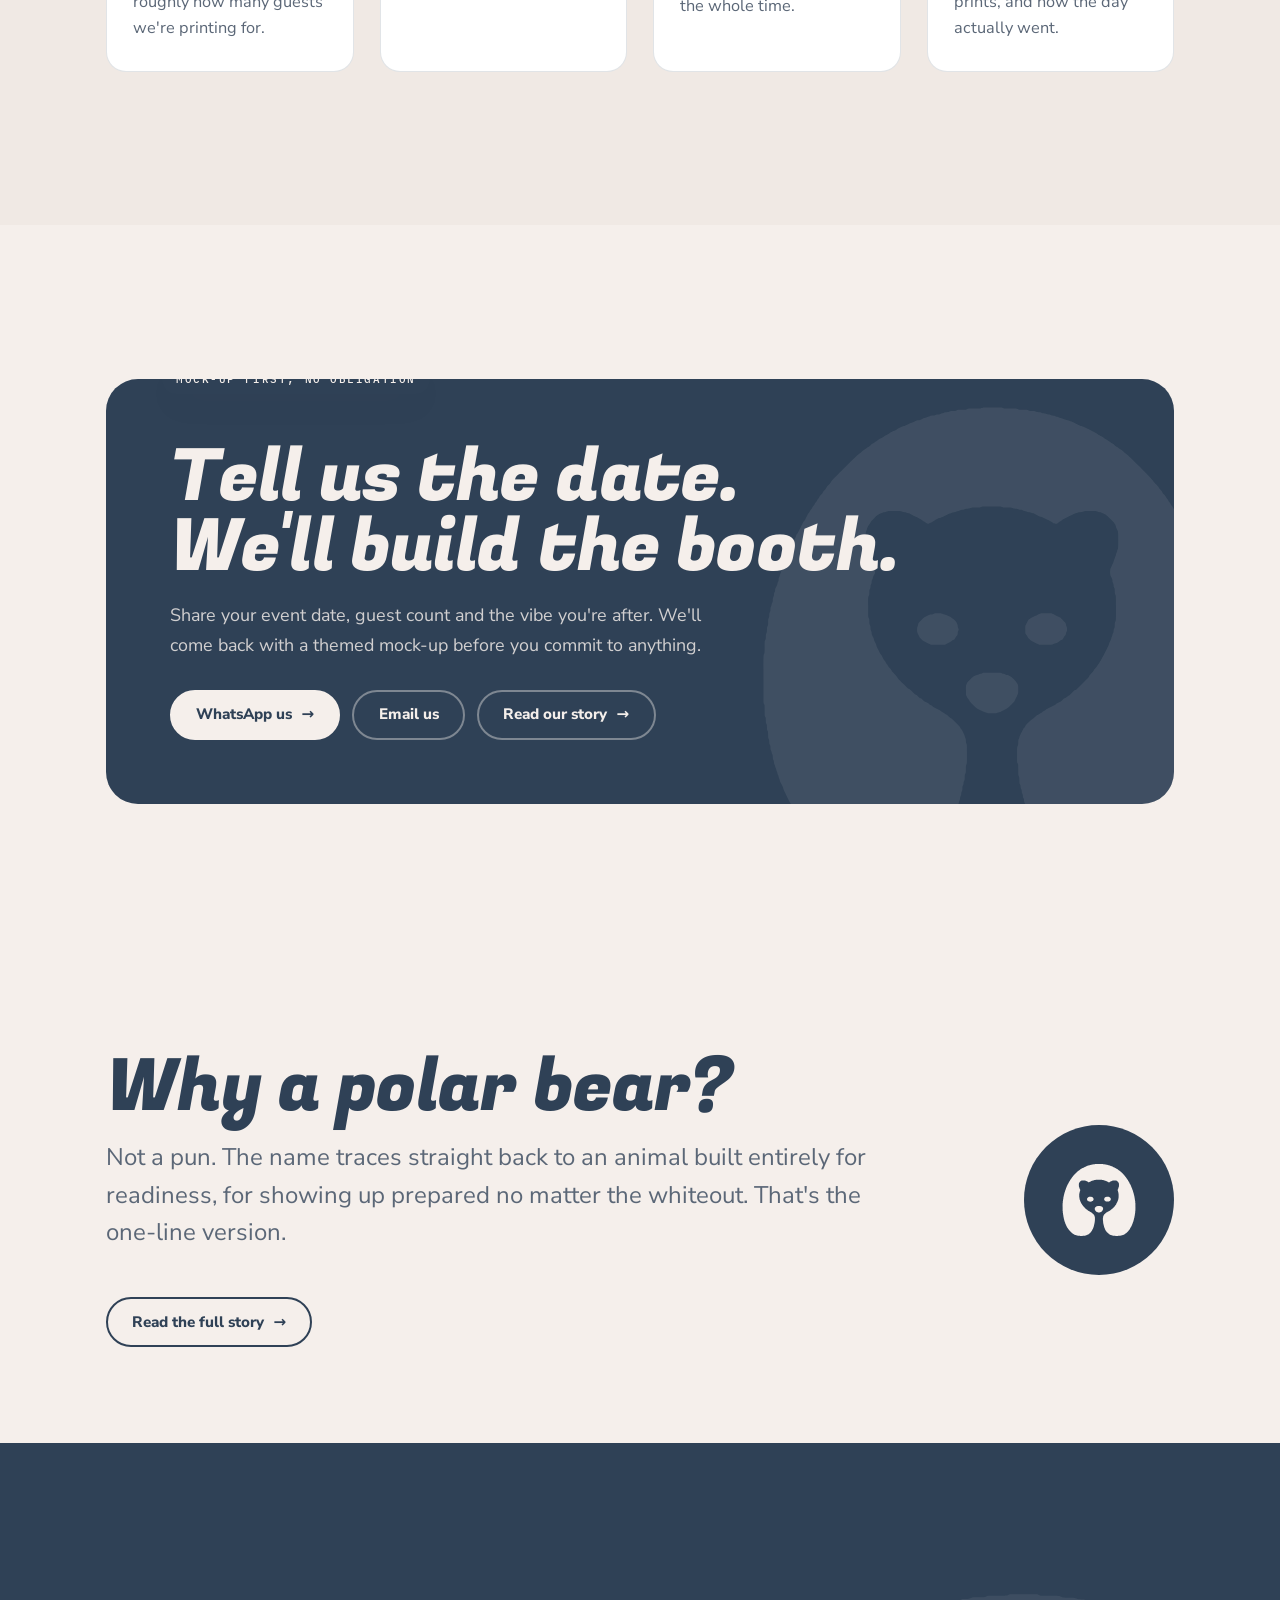
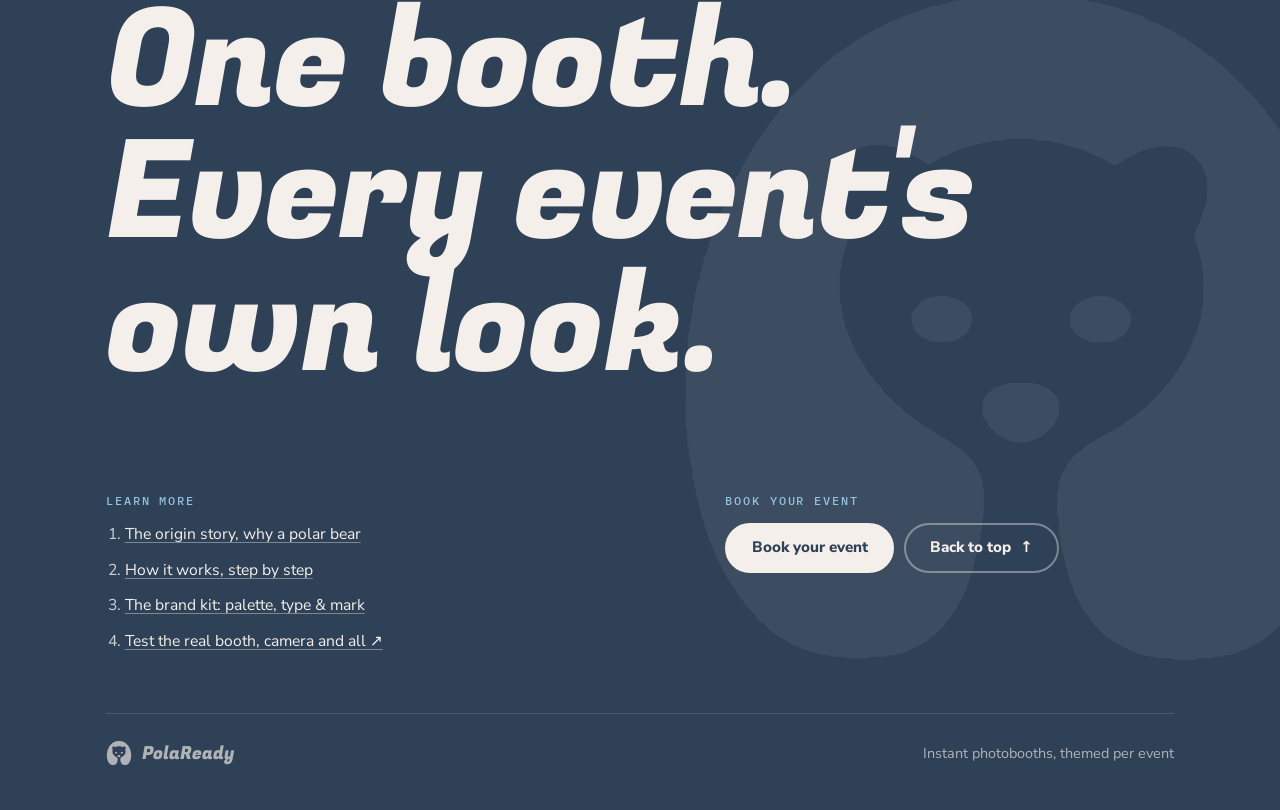
==== commit 399a24d8: "Add site-wide interaction layer: custom cursor, magnetic buttons, spotlight cards, hero parallax - C" ====
--- a/index.html
+++ b/index.html
@@ -19,7 +19,7 @@
 <link rel="preconnect" href="https://fonts.gstatic.com" crossorigin>
 <link href="https://fonts.googleapis.com/css2?family=Cairo:wght@300..900&family=Fugaz+One&family=IBM+Plex+Mono:wght@400;500&family=Nunito+Sans:opsz,wght@6..12,300..1000&display=swap" rel="stylesheet">
 <script>document.documentElement.classList.add('js')</script>
-<link rel="stylesheet" href="css/site.css?v=22">
+<link rel="stylesheet" href="css/site.css?v=23">
 </head>
 <body data-page="marketing" data-intro data-title-ar="بولاريدي — كشك تصوير يُصمَّم لفعاليتك">
 
@@ -108,7 +108,7 @@
 <!-- ================================================= WHY US -->
 <section class="section" id="why" data-sec>
   <div class="wrap">
-    <h2 class="display h-lg reveal" style="max-width:18ch;margin-bottom:1.2rem" data-i18n="m_why_h2">A corporate launch and a wedding never look like the same machine.</h2>
+    <h2 class="display h-lg reveal" data-r="scale" style="max-width:18ch;margin-bottom:1.2rem" data-i18n="m_why_h2">A corporate launch and a wedding never look like the same machine.</h2>
     <p class="lede reveal" style="max-width:60ch;margin-bottom:clamp(30px,5vw,56px)" data-i18n="m_why_lede">Most photobooths are the same box at every event. We rebuild ours around yours, then run it on the one thing that has to work every single time: the moment a guest taps the screen.</p>
 
     <div class="perks">
@@ -139,7 +139,7 @@
 <!-- ================================================= ON PAPER -->
 <section class="section" id="on-paper" data-sec style="background:var(--surface-2)">
   <div class="wrap">
-    <h2 class="display h-lg reveal" style="max-width:18ch;margin-bottom:1.2rem" data-i18n="m_op_h2">The exact strip your guests take home.</h2>
+    <h2 class="display h-lg reveal" data-r="scale" style="max-width:18ch;margin-bottom:1.2rem" data-i18n="m_op_h2">The exact strip your guests take home.</h2>
     <p class="lede reveal" style="max-width:60ch;margin-bottom:clamp(30px,5vw,56px)" data-i18n="m_op_lede">Real templates from real bookings. Pick one and watch the print itself change.</p>
 
     <div class="op-layout">
@@ -191,7 +191,7 @@
 <section class="section" id="how" data-sec style="background:var(--surface-2)">
   <div class="wrap">
     <span class="eyebrow reveal" data-i18n="m_how_eyebrow">How it works</span>
-    <h2 class="display h-lg reveal" style="max-width:14ch;margin-bottom:clamp(30px,5vw,56px)" data-i18n="m_how_h2">From brief to keepsake</h2>
+    <h2 class="display h-lg reveal" data-r="scale" style="max-width:14ch;margin-bottom:clamp(30px,5vw,56px)" data-i18n="m_how_h2">From brief to keepsake</h2>
     <div class="tl tl-4">
       <article class="frame reveal" style="--i:0">
         <span class="pin"></span>
@@ -281,6 +281,6 @@
 </footer>
 
 <script src="js/i18n.js?v=15"></script>
-<script src="js/site.js?v=18"></script>
+<script src="js/site.js?v=19"></script>
 </body>
 </html>
--- a/css/site.css
+++ b/css/site.css
@@ -53,6 +53,27 @@
 ::selection{background:var(--glacier);color:#fff}
 :focus-visible{outline:3px solid var(--glacier);outline-offset:3px;border-radius:6px}
 .sr{position:absolute;width:1px;height:1px;overflow:hidden;clip:rect(0 0 0 0);white-space:nowrap}
+
+/* ------------------------------------------------------- custom cursor
+   Fine-pointer devices only (touch/no-hover gets the native cursor
+   untouched) and skipped entirely under prefers-reduced-motion - see
+   setupCursor in site.js, which only runs the JS half when both of
+   those hold. Position tracking has no CSS transition on either
+   element (the dot must track instantly; the ring's lag comes from a
+   JS rAF lerp, not CSS, so the two effects don't double up). Only
+   width/height/colour are allowed to transition. */
+@media (hover:hover) and (pointer:fine){
+  .js.cursor-on, .js.cursor-on a, .js.cursor-on button,
+  .js.cursor-on .perk, .js.cursor-on .op-btn, .js.cursor-on .op-filter-btn, .js.cursor-on .op-color-btn{cursor:none}
+}
+.cursor-dot,.cursor-ring{position:fixed;top:0;left:0;pointer-events:none;z-index:600;border-radius:50%;transform:translate(-50%,-50%);will-change:transform}
+.cursor-dot{width:8px;height:8px;background:var(--navy);transition:background .25s,width .25s var(--ease),height .25s var(--ease)}
+.cursor-ring{width:36px;height:36px;border:1.5px solid rgba(47,65,86,.3);transition:width .35s var(--ease),height .35s var(--ease),border-color .3s,background .3s}
+body.cursor-hover .cursor-dot{width:0;height:0}
+body.cursor-hover .cursor-ring{width:58px;height:58px;background:rgba(63,122,156,.12);border-color:var(--glacier)}
+body.on-dark .cursor-dot{background:var(--cream)}
+body.on-dark .cursor-ring{border-color:rgba(245,239,235,.4)}
+body.on-dark.cursor-hover .cursor-ring{background:rgba(245,239,235,.14);border-color:var(--cream)}
 .skip{position:fixed;inset-inline-start:12px;top:-60px;z-index:100;background:var(--navy);color:var(--cream);padding:10px 16px;border-radius:999px;transition:top .2s}
 .skip:focus{top:12px}
 
@@ -183,7 +204,14 @@
 /* ==========================================================================
    HERO
    ========================================================================== */
-.hero{position:relative;min-height:100svh;display:grid;align-items:center;padding-top:96px;padding-bottom:70px;overflow:clip}
+.hero{position:relative;min-height:100svh;display:grid;align-items:center;padding-top:96px;padding-bottom:70px;overflow:clip;--hp:0}
+/* scroll-linked depth, driven by --hp (0-1, how far the hero has scrolled
+   past) from the same per-section scroll fn pattern setupSections already
+   uses for .tl/.sci/.lockup/.foot - the photo drifts and fades faster
+   than the text column, the snow drifts slower, for real parallax rather
+   than everything moving in lockstep. */
+.hero .stagecard{transform:translateY(calc(var(--hp) * -50px)) scale(calc(1 - var(--hp) * 0.1));opacity:calc(1 - var(--hp) * 0.7)}
+.hero .snow{transform:translateY(calc(var(--hp) * 70px))}
 .hero .grid{display:grid;gap:clamp(30px,5vw,80px);align-items:center;grid-template-columns:1fr}
 @media (min-width:960px){.hero .grid{grid-template-columns:1.18fr .82fr}}
 .hero h1{margin-bottom:1.6rem}
@@ -697,8 +725,17 @@
   .perk:nth-child(3){grid-column:2;grid-row:2}
   .perk:nth-child(4){grid-column:2;grid-row:3}
 }
-.perk{background:var(--surface);border:1px solid var(--line);border-radius:24px;padding:28px;transition:transform .5s var(--ease),box-shadow .5s,border-color .5s}
+.perk{position:relative;overflow:hidden;background:var(--surface);border:1px solid var(--line);border-radius:24px;padding:28px;transition:transform .5s var(--ease),box-shadow .5s,border-color .5s}
 .perk:hover{transform:translateY(-6px);box-shadow:0 30px 50px -32px rgba(47,65,86,.4);border-color:transparent}
+/* spotlight glow tracking the cursor - set by setupSpotlight in site.js via
+   --mx/--my on mousemove, a plain opacity fade on enter/leave so the glow
+   doesn't need to be positioned off-card before the first mousemove fires. */
+.perk::before{
+  content:"";position:absolute;inset:0;border-radius:inherit;opacity:0;transition:opacity .4s;pointer-events:none;
+  background:radial-gradient(260px circle at var(--mx,50%) var(--my,50%),rgba(63,122,156,.16),transparent 70%);
+}
+.perk:hover::before{opacity:1}
+.perk-dark::before{background:radial-gradient(260px circle at var(--mx,50%) var(--my,50%),rgba(245,239,235,.16),transparent 70%)}
 .perk .ico{width:46px;height:46px;border-radius:14px;background:var(--ice-soft);color:var(--navy);display:grid;place-items:center;margin-bottom:16px;flex:none;transition:transform .45s var(--ease),background .3s,color .3s}
 .perk .ico svg{width:24px;height:24px;transition:transform .45s var(--ease)}
 .perk:hover .ico{background:var(--glacier);color:#fff}
@@ -758,7 +795,10 @@
 .op-picker-row{display:flex;gap:18px}
 .op-picker-row>div{flex:1;min-width:0}
 .op-btns{display:flex;flex-direction:column;gap:10px}
-.op-btn{display:flex;flex-direction:column;align-items:flex-start;gap:2px;padding:13px 18px;border-radius:14px;border:1px solid var(--line);background:var(--surface);cursor:pointer;text-align:start;transition:background .25s,border-color .25s,transform .25s}
+.op-btn{position:relative;overflow:hidden;display:flex;flex-direction:column;align-items:flex-start;gap:2px;padding:13px 18px;border-radius:14px;border:1px solid var(--line);background:var(--surface);cursor:pointer;text-align:start;transition:background .25s,border-color .25s,transform .25s}
+.op-btn::before{content:"";position:absolute;inset:0;border-radius:inherit;opacity:0;transition:opacity .35s;pointer-events:none;background:radial-gradient(160px circle at var(--mx,50%) var(--my,50%),rgba(63,122,156,.14),transparent 70%)}
+.op-btn:hover::before{opacity:1}
+.op-btn.on::before{background:radial-gradient(160px circle at var(--mx,50%) var(--my,50%),rgba(245,239,235,.16),transparent 70%)}
 @media (max-width:760px){.op-btn{align-items:center;text-align:center}}
 .op-btn b{font:800 .95rem/1 var(--f-body);color:var(--navy)}
 .op-btn span{font:500 .7rem/1 var(--f-mono);letter-spacing:.1em;text-transform:uppercase;color:var(--ink-soft)}
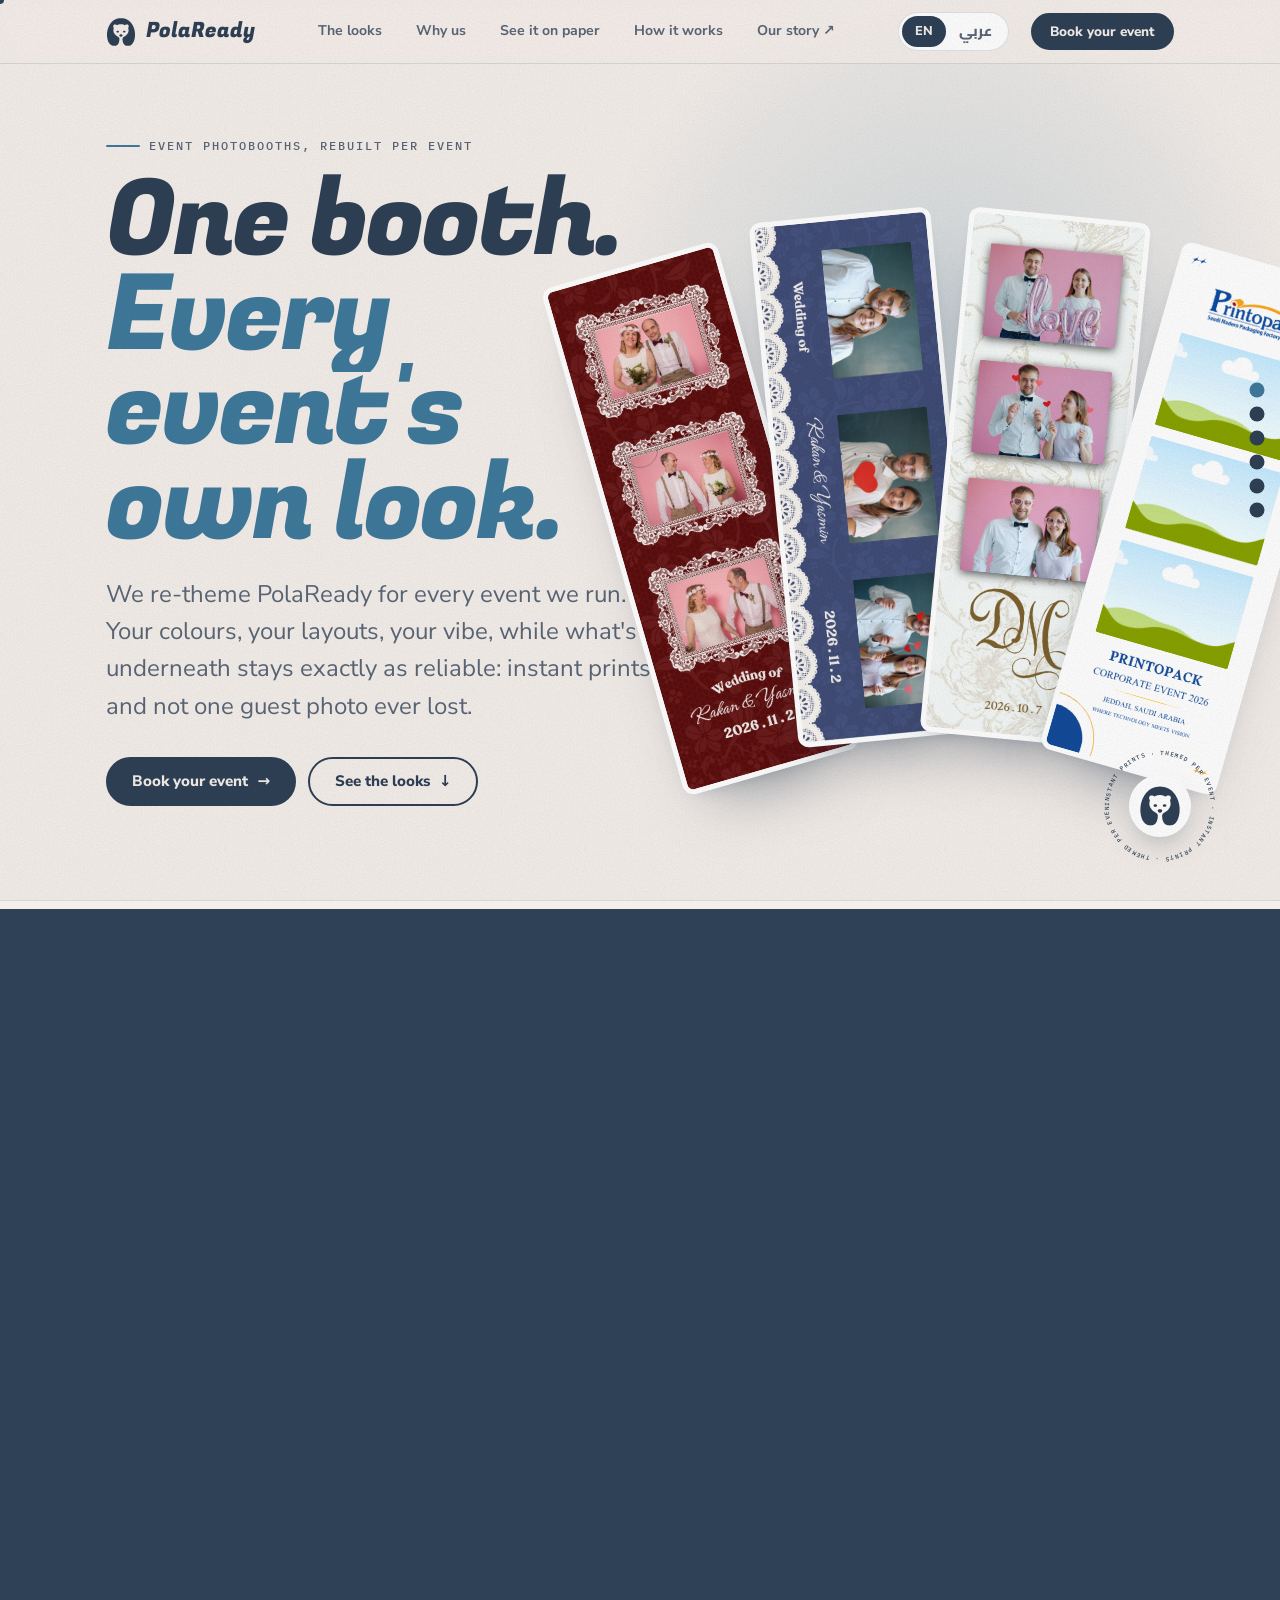
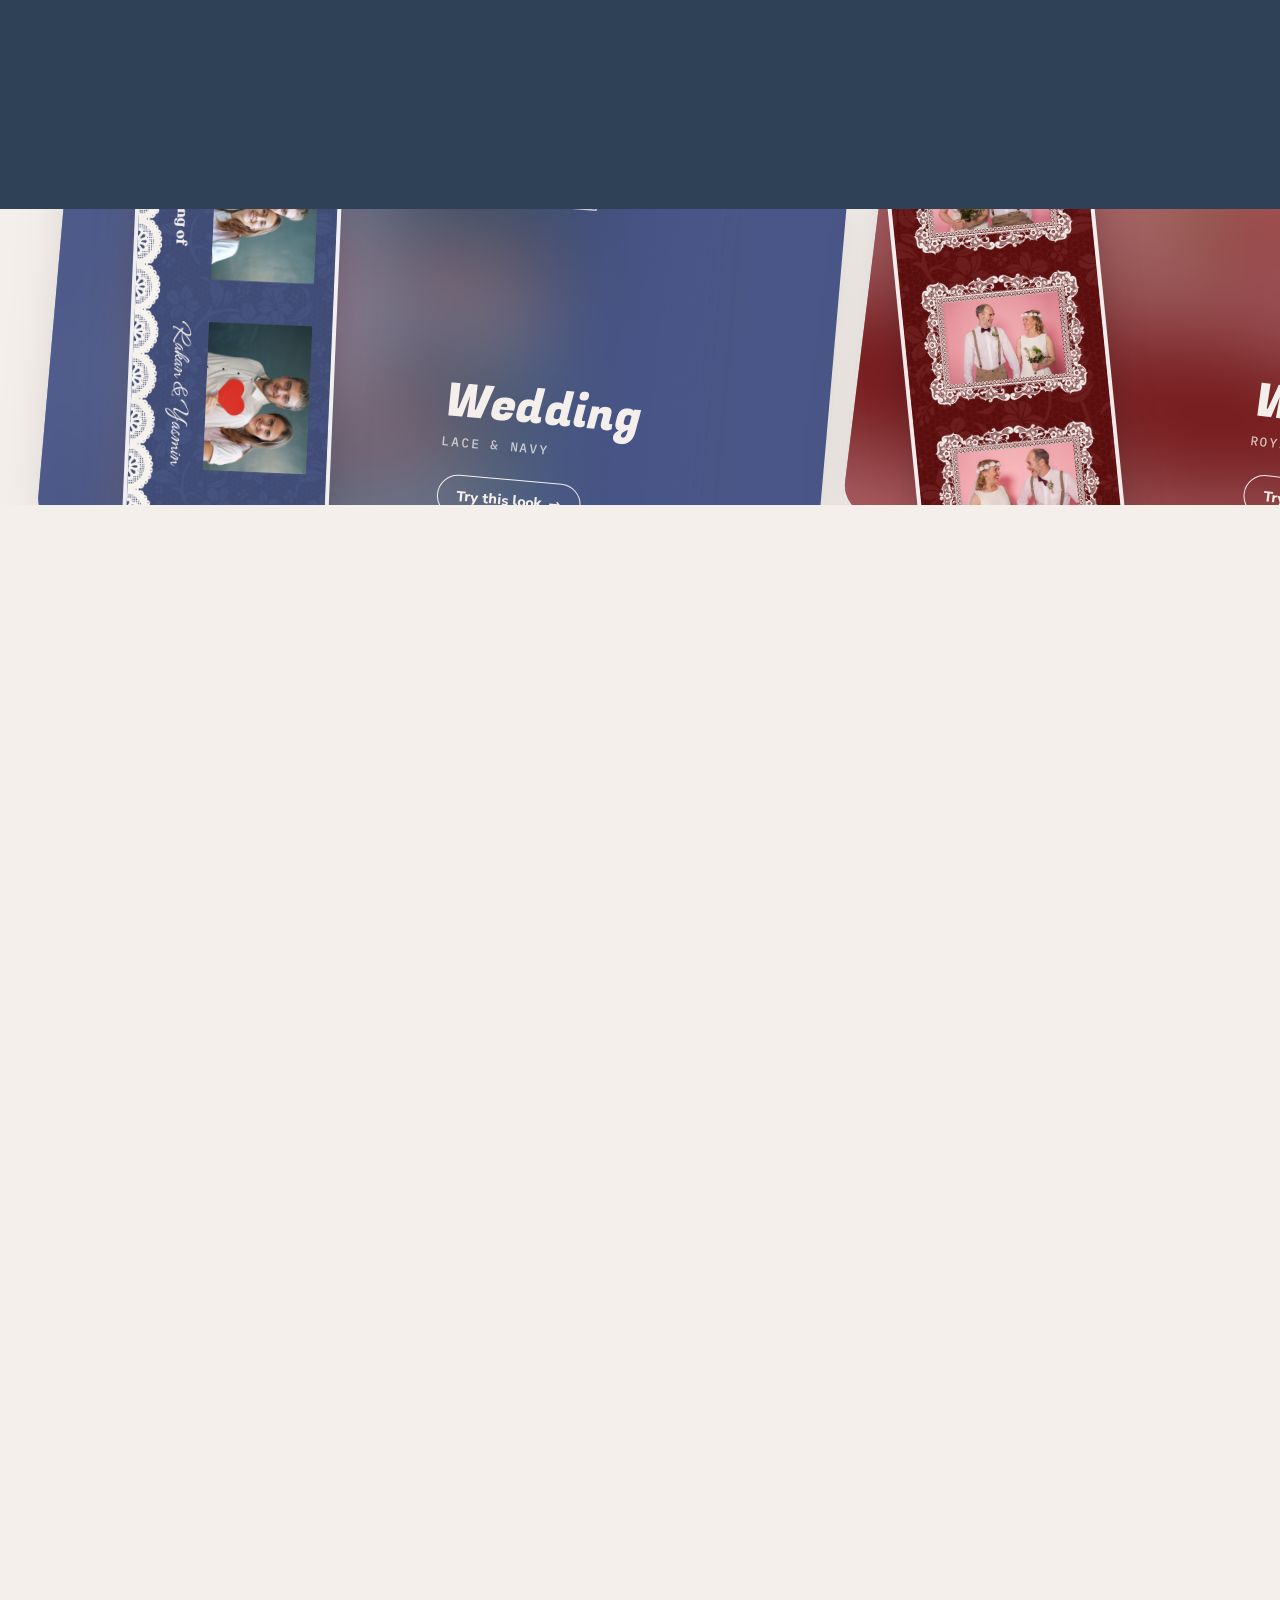
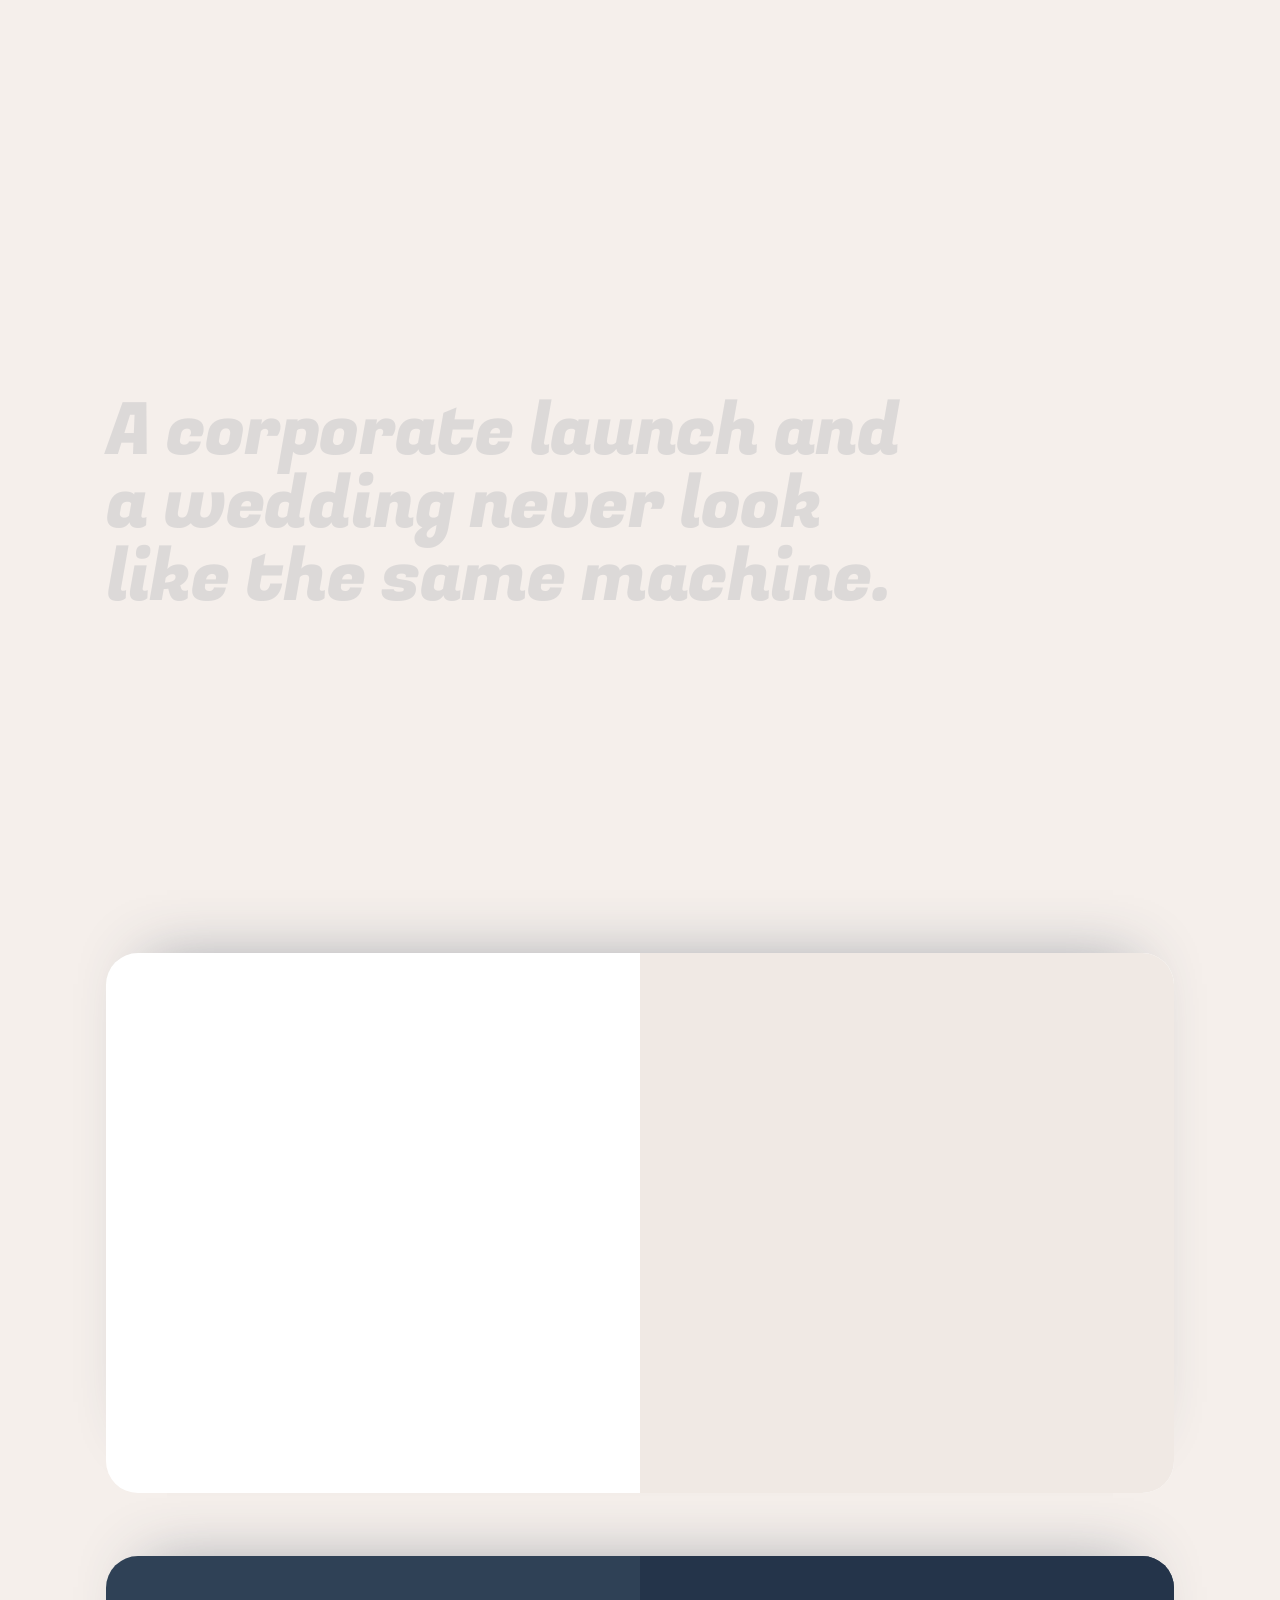
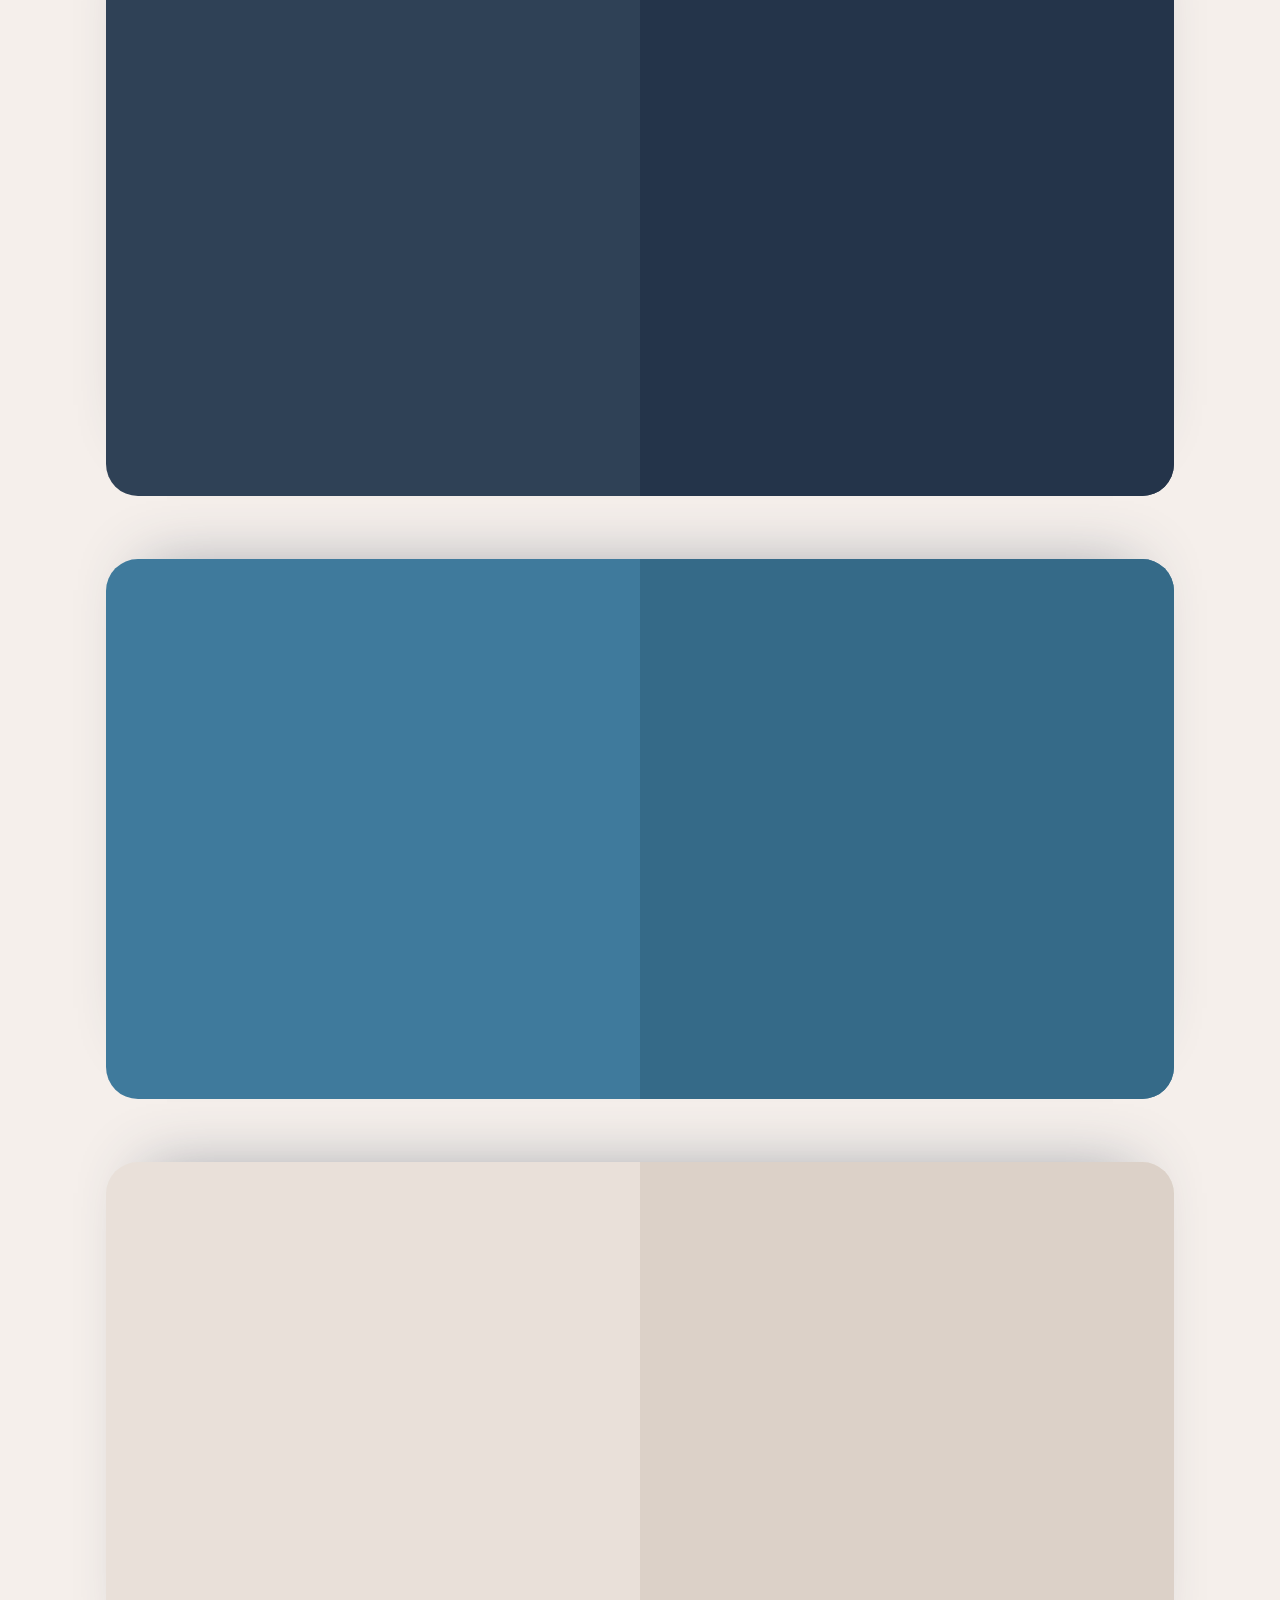
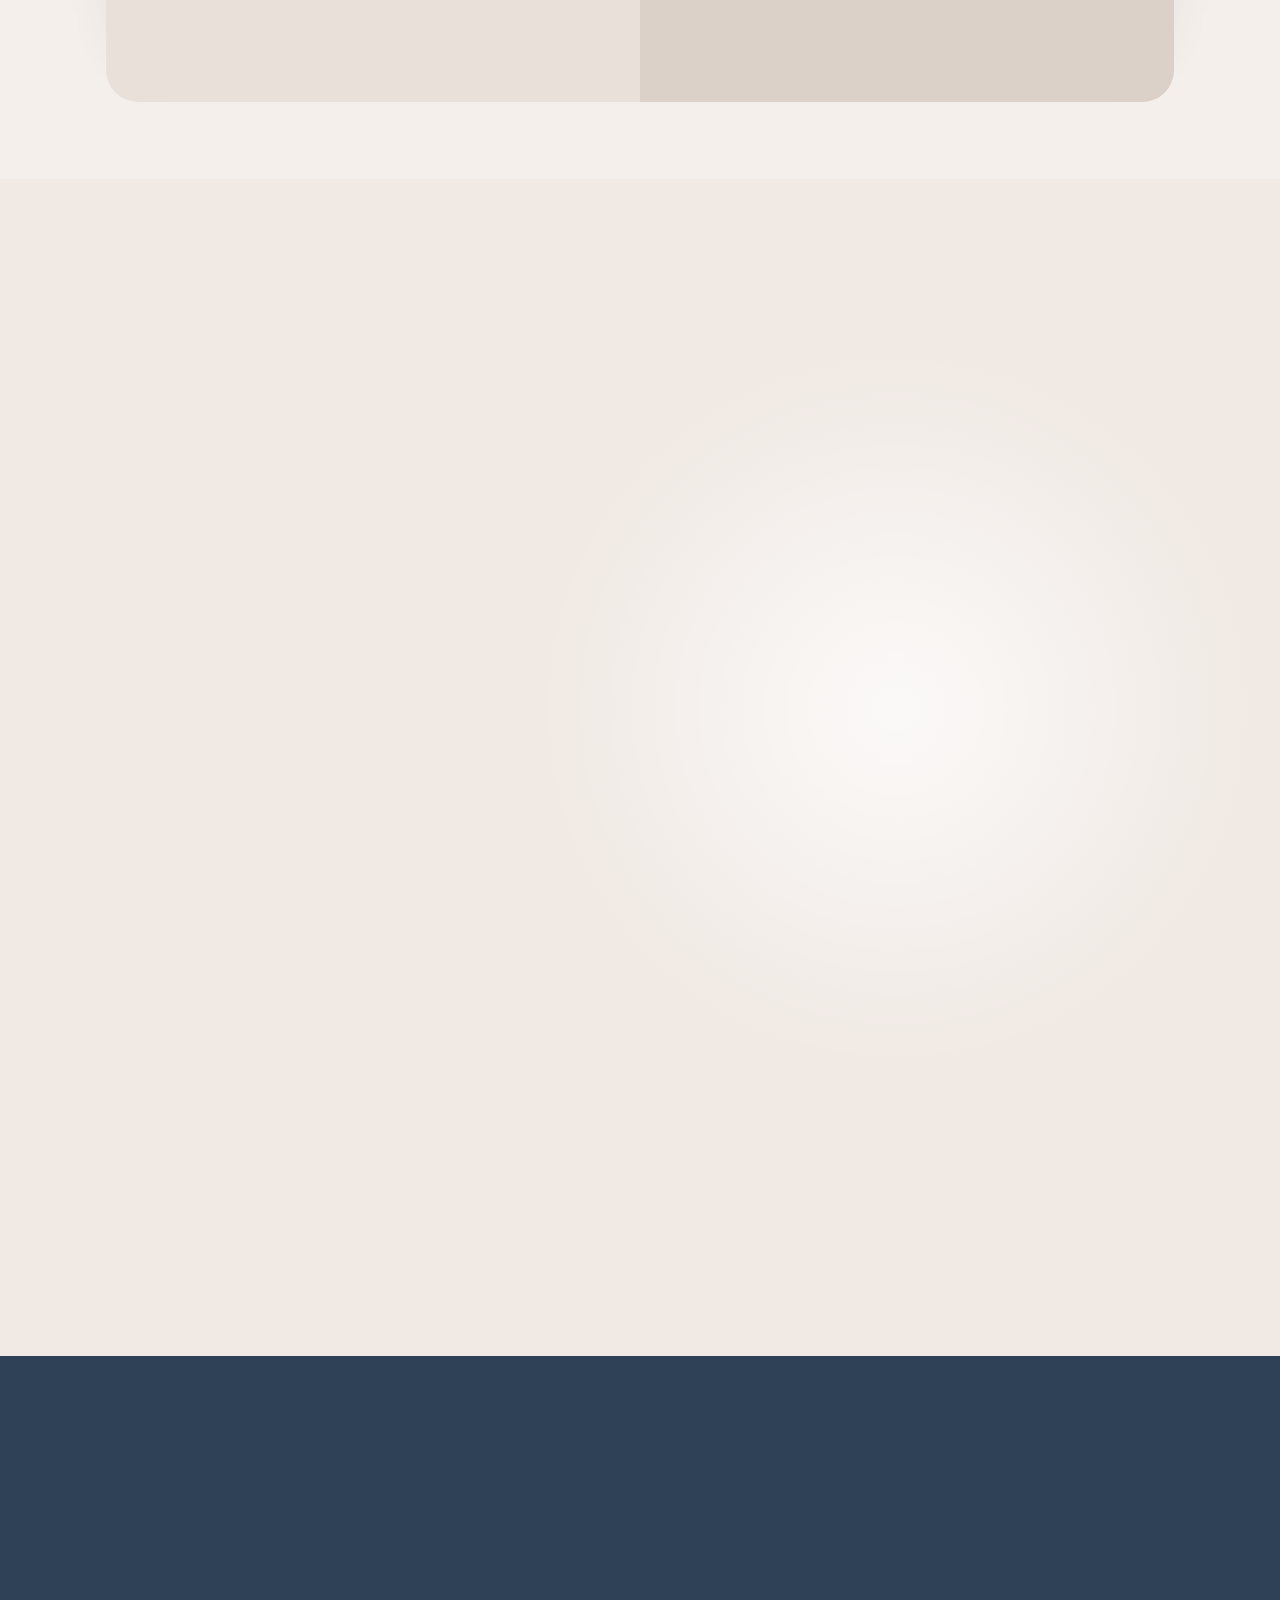
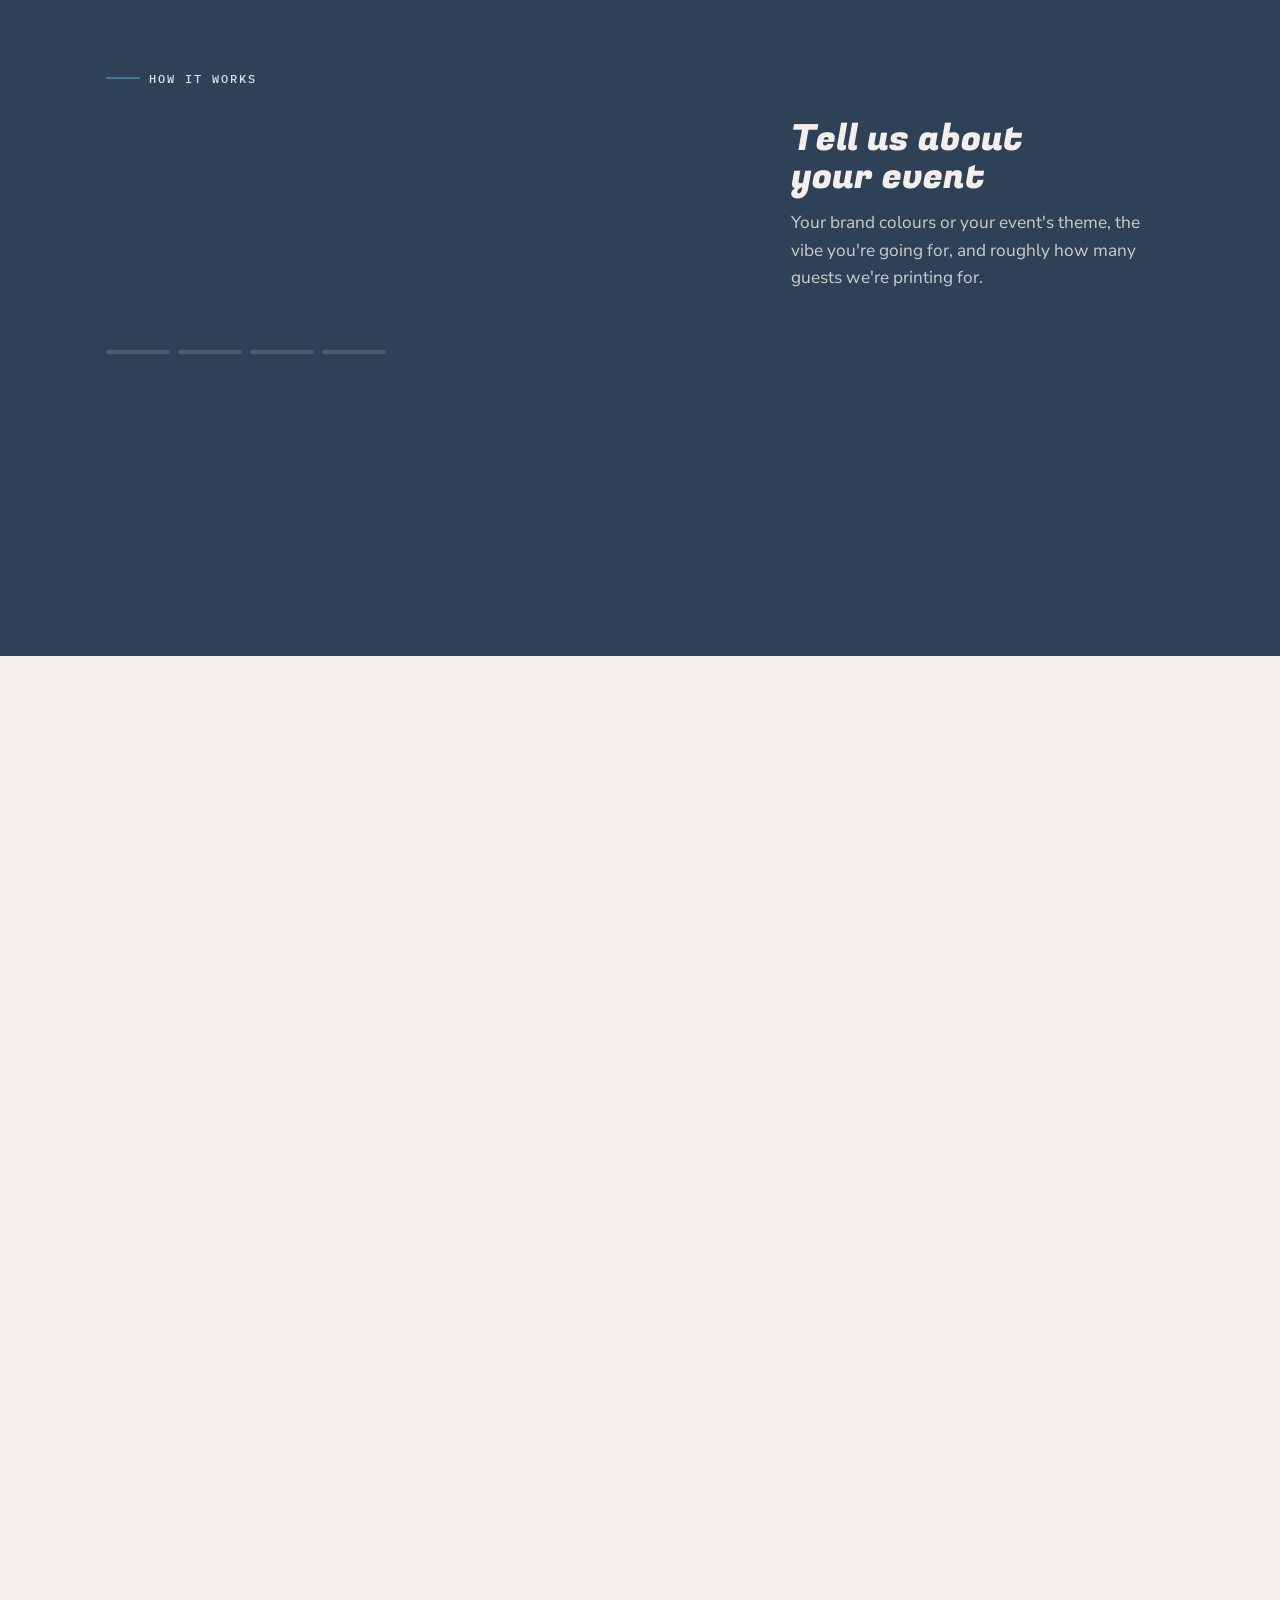
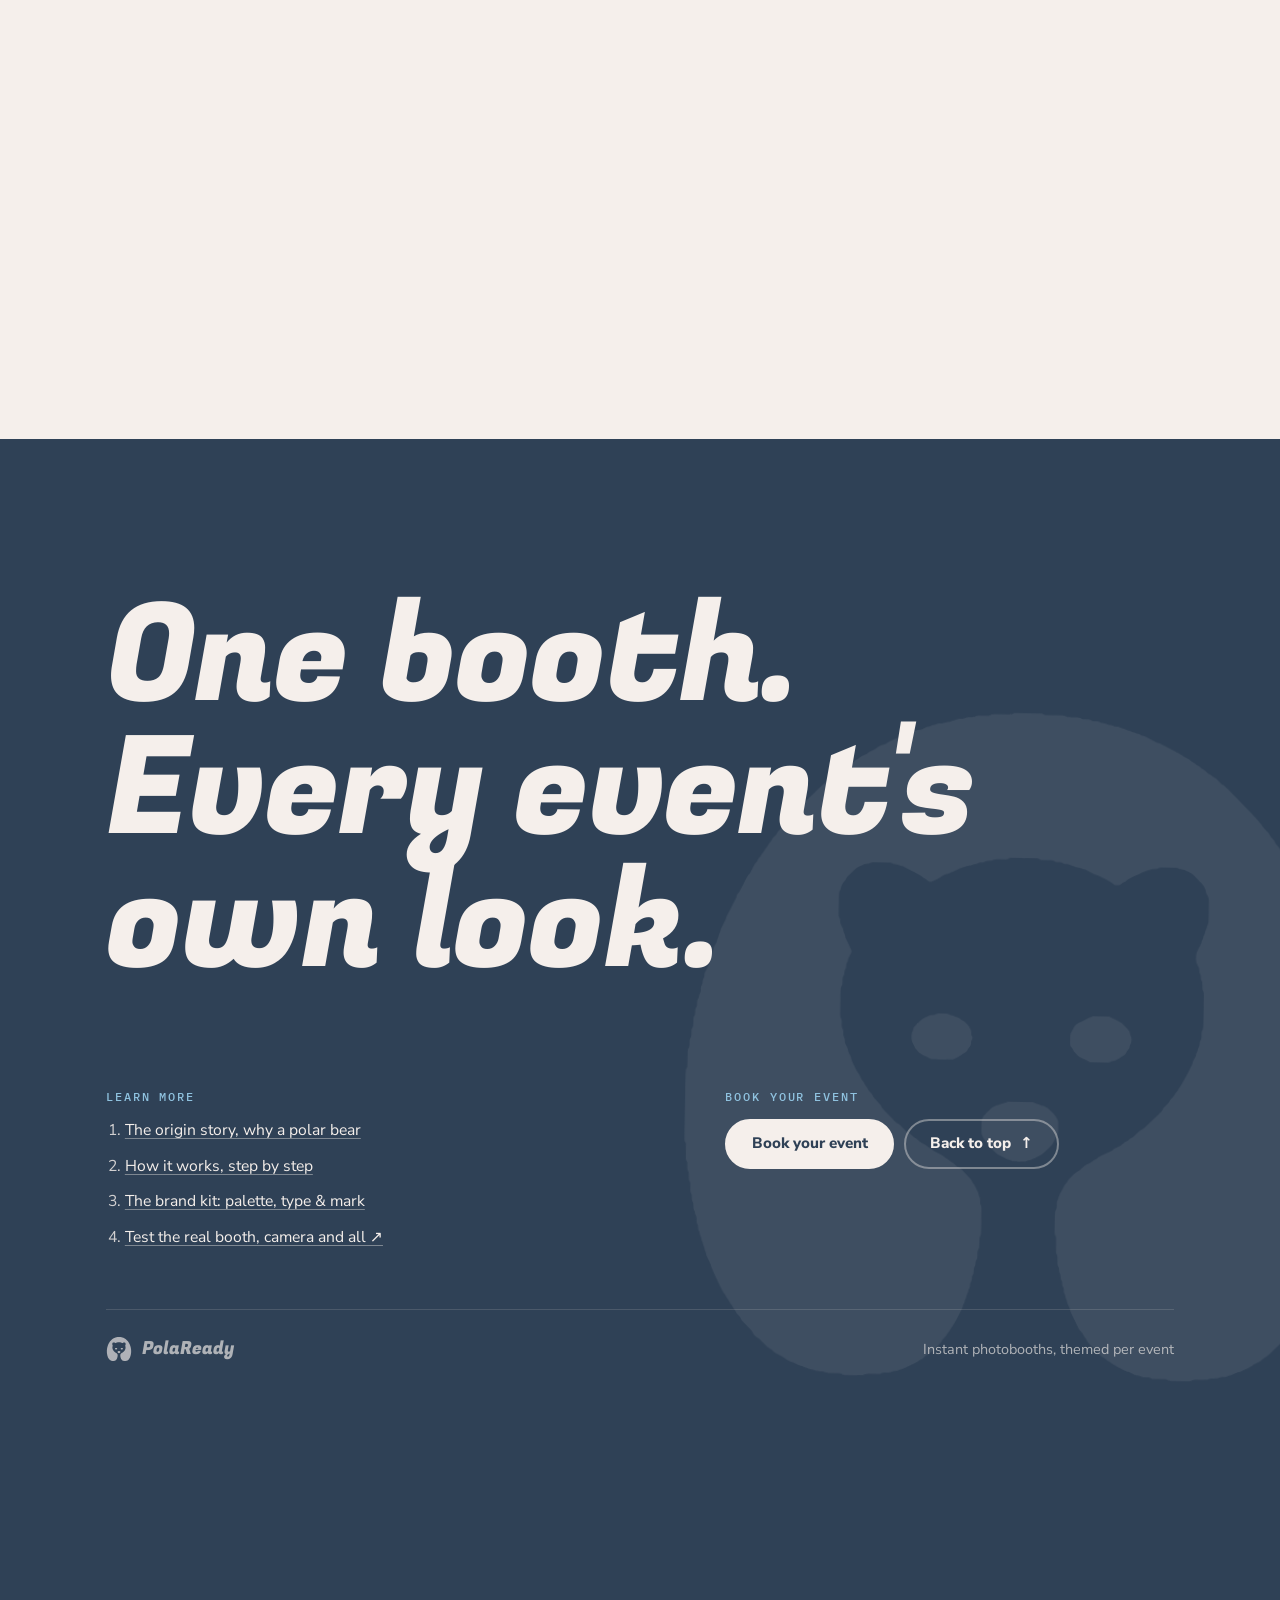
==== commit 6a1d58f5: "Rebuild the home page around scroll choreography; site-wide motion layer Home page rebuilt from scra" ====
--- a/index.html
+++ b/index.html
@@ -18,8 +18,19 @@
 <link rel="preconnect" href="https://fonts.googleapis.com">
 <link rel="preconnect" href="https://fonts.gstatic.com" crossorigin>
 <link href="https://fonts.googleapis.com/css2?family=Cairo:wght@300..900&family=Fugaz+One&family=IBM+Plex+Mono:wght@400;500&family=Nunito+Sans:opsz,wght@6..12,300..1000&display=swap" rel="stylesheet">
-<script>document.documentElement.classList.add('js')</script>
-<link rel="stylesheet" href="css/site.css?v=23">
+<script>
+  /* js: scripted styles on. anim: the scroll choreography in home.js will run,
+     so its elements may start hidden (home.js drops this class again if the
+     animation library fails to load). curtain-in: arriving via a page
+     transition, keep the curtain down until site.js lifts it. */
+  (function (r) {
+    r.classList.add('js');
+    if (!(window.matchMedia && matchMedia('(prefers-reduced-motion: reduce)').matches)) r.classList.add('anim');
+    try { if (sessionStorage.getItem('polaready-curtain')) r.classList.add('curtain-in'); } catch (e) {}
+  })(document.documentElement);
+</script>
+<link rel="stylesheet" href="css/site.css?v=24">
+<link rel="stylesheet" href="css/home.css?v=1">
 </head>
 <body data-page="marketing" data-intro data-title-ar="بولاريدي — كشك تصوير يُصمَّم لفعاليتك">
 
@@ -30,10 +41,10 @@
   <div class="wrap in">
     <a class="brand" href="#top" aria-label="PolaReady"><span class="mark" style="--s:30px"></span><span>PolaReady</span></a>
     <ul>
+      <li><a href="#looks" data-i18n="m_nav_looks">The looks</a></li>
       <li><a href="#why" data-i18n="m_nav_why">Why us</a></li>
       <li><a href="#on-paper" data-i18n="m_nav_paper">See it on paper</a></li>
       <li><a href="#how" data-i18n="m_nav_how">How it works</a></li>
-      <li><a href="demo/" data-i18n="m_nav_try">Test it live ↗</a></li>
       <li><a href="story/" data-i18n="m_nav_story">Our story ↗</a></li>
     </ul>
     <div class="lang" role="group" aria-label="Language">
@@ -46,6 +57,7 @@
 
 <nav class="dots" aria-label="Sections">
   <a href="#top"><span data-i18n="m_d_top">Start</span></a>
+  <a href="#looks"><span data-i18n="m_nav_looks">The looks</span></a>
   <a href="#why"><span data-i18n="m_nav_why">Why us</span></a>
   <a href="#on-paper"><span data-i18n="m_nav_paper">On paper</span></a>
   <a href="#how"><span data-i18n="m_nav_how">Process</span></a>
@@ -72,78 +84,238 @@
 
 <main id="main">
 
-<!-- ================================================= HERO -->
-<section class="hero" id="top" data-sec>
-  <div class="snow" aria-hidden="true"></div>
-  <div class="wrap grid">
-    <div>
-      <span class="eyebrow" data-i18n="m_hero_eyebrow">Event photobooths, rebuilt per event</span>
-      <h1 class="display h-xl" data-hw data-i18n="m_hero_h1">One booth. <em>Every event's own look.</em></h1>
-      <p class="lede" data-i18n="m_hero_lede">We re-theme PolaReady for every event we run. Your colours, your layouts, your vibe, while what's underneath stays exactly as reliable: instant prints, and not one guest photo ever lost.</p>
-      <div class="ctas">
-        <a class="btn" href="#contact"><span data-i18n="m_hero_cta1">Book your event</span> <span class="arr" aria-hidden="true">→</span></a>
-        <a class="btn ghost" href="#on-paper"><span data-i18n="m_hero_cta2">See it on paper</span> <span class="arr" aria-hidden="true">↓</span></a>
-      </div>
-    </div>
-    <div class="stagecard">
-      <div class="pcard" aria-hidden="true">
-        <span class="tape"></span>
-        <div class="photo">
-          <svg viewBox="0 0 400 300" preserveAspectRatio="xMidYMid slice"><use href="#sc"/><use href="#pp"/></svg>
-          <span class="mark peek"></span>
-          <div class="veil"></div>
-        </div>
-        <div class="lab">PolaReady</div>
-        <span class="chip-float a" data-i18n="m_chip_a">Themed for you.</span>
-        <span class="chip-float b" data-i18n="m_chip_b">Printed on the spot.</span>
-      </div>
-    </div>
-  </div>
-</section>
-
-<div class="marq" style="padding-block:22px;background:var(--surface-2)"><div class="track">
-  <span data-i18n="m_mq1">Any palette.</span><span data-i18n="m_mq2">Any layout.</span><span data-i18n="m_mq3">Any logo.</span><span data-i18n="m_mq4">Any venue.</span><span data-i18n="m_mq5">One reliable booth.</span>
-</div></div>
-
-<!-- ================================================= WHY US -->
-<section class="section" id="why" data-sec>
+<!-- ================================================= HERO
+     A dealt hand of the four real print strips beside the headline. home.js
+     deals them in, gives them mouse depth, and on desktop pins the hero so
+     the first scroll throws the hand up and away. -->
+<section class="hx" id="top" data-sec>
+  <div class="hx-pin">
+    <div class="hx-glow" aria-hidden="true"></div>
+    <div class="wrap hx-grid">
+      <div class="hx-copy">
+        <span class="eyebrow hx-up" data-i18n="m_hero_eyebrow">Event photobooths, rebuilt per event</span>
+        <h1 class="display hx-title" data-i18n="m_hero_h1">One booth. <em>Every event's own look.</em></h1>
+        <p class="lede hx-lede hx-up" data-i18n="m_hero_lede">We re-theme PolaReady for every event we run. Your colours, your layouts, your vibe, while what's underneath stays exactly as reliable: instant prints, and not one guest photo ever lost.</p>
+        <div class="ctas hx-ctas hx-up">
+          <a class="btn" href="#contact"><span data-i18n="m_hero_cta1">Book your event</span> <span class="arr" aria-hidden="true">→</span></a>
+          <a class="btn ghost" href="#looks"><span data-i18n="m_hero_cta2">See the looks</span> <span class="arr" aria-hidden="true">↓</span></a>
+        </div>
+      </div>
+      <div class="hx-fan" aria-hidden="true">
+        <div class="hx-card" style="--n:0"><div class="hx-m"><div class="hx-s"><img src="assets/templates/wedding-2.png?v=2" alt="" width="236" height="708"></div></div></div>
+        <div class="hx-card" style="--n:1"><div class="hx-m"><div class="hx-s"><img src="assets/templates/wedding-1.png?v=2" alt="" width="236" height="708"></div></div></div>
+        <div class="hx-card" style="--n:2"><div class="hx-m"><div class="hx-s"><img src="assets/templates/wedding-3.png?v=3" alt="" width="236" height="708"></div></div></div>
+        <div class="hx-card" style="--n:3"><div class="hx-m"><div class="hx-s"><img src="assets/templates/business-1.png?v=1" alt="" width="236" height="708"></div></div></div>
+      </div>
+    </div>
+    <a class="hx-badge" href="#looks" aria-label="See the looks" data-i18n-attr="aria-label:m_hero_cta2">
+      <span class="hx-badge-spin">
+        <svg viewBox="0 0 200 200" aria-hidden="true"><defs><path id="hxRing" d="M100,100 m-80,0 a80,80 0 1,1 160,0 a80,80 0 1,1 -160,0"/></defs><text><textPath href="#hxRing" data-i18n="m_badge">Instant prints · Themed per event · </textPath></text></svg>
+      </span>
+      <span class="mark" aria-hidden="true"></span>
+    </a>
+  </div>
+</section>
+
+<!-- ================================================= MARQUEE (scroll-velocity driven in home.js) -->
+<div class="vmq" aria-hidden="true">
+  <div class="vmq-row"><div class="vmq-track">
+    <span data-i18n="m_mq1">Any palette.</span><span data-i18n="m_mq2">Any layout.</span><span data-i18n="m_mq3">Any logo.</span><span data-i18n="m_mq4">Any venue.</span><span data-i18n="m_mq5">One reliable booth.</span>
+    <span data-i18n="m_mq1">Any palette.</span><span data-i18n="m_mq2">Any layout.</span><span data-i18n="m_mq3">Any logo.</span><span data-i18n="m_mq4">Any venue.</span><span data-i18n="m_mq5">One reliable booth.</span>
+  </div></div>
+  <div class="vmq-row vmq-out"><div class="vmq-track">
+    <span data-i18n="m_mq5">One reliable booth.</span><span data-i18n="m_mq4">Any venue.</span><span data-i18n="m_mq3">Any logo.</span><span data-i18n="m_mq2">Any layout.</span><span data-i18n="m_mq1">Any palette.</span>
+    <span data-i18n="m_mq5">One reliable booth.</span><span data-i18n="m_mq4">Any venue.</span><span data-i18n="m_mq3">Any logo.</span><span data-i18n="m_mq2">Any layout.</span><span data-i18n="m_mq1">Any palette.</span>
+  </div></div>
+</div>
+
+<!-- ================================================= THE LOOKS
+     Pinned horizontal run through the four real templates. As each one takes
+     the centre, the whole section re-themes into that print's own colours,
+     so the page does the thing the headline promises. Each card is a
+     shortcut into the configurator with that template already picked. -->
+<section class="looks" id="looks" data-sec>
+  <div class="lk-pin">
+    <div class="wrap lk-head">
+      <h2 class="display lk-title" data-split data-i18n="m_th_h2">Same engine. A different look for every booking.</h2>
+      <div class="lk-side">
+        <p data-i18n="m_lk_lede">Four real strips from four real bookings. Keep scrolling and watch the page take on each one's colours.</p>
+        <div class="lk-meter" aria-hidden="true"><span class="lk-count">01 / 05</span><i><b></b></i></div>
+      </div>
+    </div>
+    <div class="lk-scroller">
+      <div class="lk-track">
+        <a class="lk-card" href="#on-paper" data-pick="assets/templates/wedding-1.png?v=2" data-cursor="m_cur_try" style="--c-bg:#4a5687;--c-fg:#f5efeb" data-sbg="#2c3458" data-sfg="#f5efeb" data-dark="1">
+          <img class="lk-blur" src="assets/templates/wedding-1.png?v=2" alt="" aria-hidden="true">
+          <div class="lk-art"><img class="lk-strip" src="assets/templates/wedding-1.png?v=2" alt="Wedding strip, lace and navy" width="236" height="708"></div>
+          <div class="lk-meta">
+            <span class="lk-n" aria-hidden="true">01</span>
+            <div>
+              <h3 data-i18n="m_op_w1_b">Wedding</h3>
+              <p data-i18n="m_op_w1_s">Lace &amp; navy</p>
+              <span class="lk-try"><span data-i18n="m_lk_try">Try this look</span> <span class="arr" aria-hidden="true">→</span></span>
+            </div>
+          </div>
+        </a>
+        <a class="lk-card" href="#on-paper" data-pick="assets/templates/wedding-2.png?v=2" data-cursor="m_cur_try" style="--c-bg:#7a2328;--c-fg:#f5efeb" data-sbg="#45110f" data-sfg="#f5efeb" data-dark="1">
+          <img class="lk-blur" src="assets/templates/wedding-2.png?v=2" alt="" aria-hidden="true">
+          <div class="lk-art"><img class="lk-strip" src="assets/templates/wedding-2.png?v=2" alt="Wedding strip, royal red frame" width="236" height="708"></div>
+          <div class="lk-meta">
+            <span class="lk-n" aria-hidden="true">02</span>
+            <div>
+              <h3 data-i18n="m_op_w2_b">Wedding</h3>
+              <p data-i18n="m_op_w2_s">Royal red frame</p>
+              <span class="lk-try"><span data-i18n="m_lk_try">Try this look</span> <span class="arr" aria-hidden="true">→</span></span>
+            </div>
+          </div>
+        </a>
+        <a class="lk-card" href="#on-paper" data-pick="assets/templates/wedding-3.png?v=3" data-cursor="m_cur_try" style="--c-bg:#f6f1ea;--c-fg:#5b4520" data-sbg="#ddcfb8" data-sfg="#4a3818" data-dark="0">
+          <img class="lk-blur" src="assets/templates/wedding-3.png?v=3" alt="" aria-hidden="true">
+          <div class="lk-art"><img class="lk-strip" src="assets/templates/wedding-3.png?v=3" alt="Wedding strip, gold monogram" width="236" height="708"></div>
+          <div class="lk-meta">
+            <span class="lk-n" aria-hidden="true">03</span>
+            <div>
+              <h3 data-i18n="m_op_w3_b">Wedding</h3>
+              <p data-i18n="m_op_w3_s">Monogram</p>
+              <span class="lk-try"><span data-i18n="m_lk_try">Try this look</span> <span class="arr" aria-hidden="true">→</span></span>
+            </div>
+          </div>
+        </a>
+        <a class="lk-card" href="#on-paper" data-pick="assets/templates/business-1.png?v=1" data-cursor="m_cur_try" style="--c-bg:#f4f8fc;--c-fg:#173f73" data-sbg="#c9dcee" data-sfg="#143766" data-dark="0">
+          <img class="lk-blur" src="assets/templates/business-1.png?v=1" alt="" aria-hidden="true">
+          <div class="lk-art"><img class="lk-strip" src="assets/templates/business-1.png?v=1" alt="Corporate event strip in brand colours" width="236" height="708"></div>
+          <div class="lk-meta">
+            <span class="lk-n" aria-hidden="true">04</span>
+            <div>
+              <h3 data-i18n="m_op_b1_b">Corporate event</h3>
+              <p data-i18n="m_op_b1_s">Brand colours</p>
+              <span class="lk-try"><span data-i18n="m_lk_try">Try this look</span> <span class="arr" aria-hidden="true">→</span></span>
+            </div>
+          </div>
+        </a>
+        <a class="lk-card lk-next" href="#contact" data-cursor="m_cur_book" style="--c-bg:#2f4156;--c-fg:#f5efeb" data-sbg="#1c2836" data-sfg="#f5efeb" data-dark="1">
+          <div class="lk-art"><div class="lk-ghost" aria-hidden="true"><i></i><i></i><i></i><span class="mark"></span></div></div>
+          <div class="lk-meta">
+            <span class="lk-n" aria-hidden="true">05</span>
+            <div>
+              <h3 data-i18n="m_lk_next_h">Yours is next.</h3>
+              <p class="lk-p" data-i18n="m_lk_next_p">Send us your colours and we'll mock up your strip before you commit.</p>
+              <span class="lk-try"><span data-i18n="m_hero_cta1">Book your event</span> <span class="arr" aria-hidden="true">→</span></span>
+            </div>
+          </div>
+        </a>
+      </div>
+    </div>
+  </div>
+</section>
+
+<!-- ================================================= WHY US
+     A manifesto that develops word by word, then four cards that stack onto
+     each other as you scroll, each with its own small working illustration. -->
+<section class="why2" id="why" data-sec>
+  <div class="wrap mf">
+    <span class="eyebrow mf-eb" data-i18n="m_why_eyebrow">Why organisers book PolaReady</span>
+    <h2 class="display mf-text" data-i18n="m_why_h2">A corporate launch and a wedding never look like the same machine.</h2>
+    <p class="lede mf-lede" data-i18n="m_why_lede">Most photobooths are the same box at every event. We rebuild ours around yours, then run it on the one thing that has to work every single time: the moment a guest taps the screen.</p>
+  </div>
+
+  <div class="wrap stack">
+    <article class="sc sc-a" style="--i:0">
+      <div class="sc-copy">
+        <span class="sc-n" aria-hidden="true">01</span>
+        <div>
+          <h3 data-i18n="m_p1_h">Designed for your event, not adapted to it</h3>
+          <p data-i18n="m_p1_p">Colours, frame art and layout style are rebuilt to match your brand or theme before the day. Not a generic template with your logo dropped on top.</p>
+        </div>
+      </div>
+      <div class="sc-vis vis-pal" aria-hidden="true">
+        <div class="vp-strip">
+          <i><svg viewBox="0 0 400 300" preserveAspectRatio="xMidYMid slice"><use href="#sc"/><use href="#pp"/></svg></i>
+          <i><svg viewBox="0 0 400 300" preserveAspectRatio="xMidYMid slice"><use href="#sc"/><use href="#pp"/></svg></i>
+          <i><svg viewBox="0 0 400 300" preserveAspectRatio="xMidYMid slice"><use href="#sc"/><use href="#pp"/></svg></i>
+          <b>PolaReady</b>
+        </div>
+        <div class="vp-sw"><span style="--c:#4a5687;--d:0s"></span><span style="--c:#7a2328;--d:2s"></span><span style="--c:#c2a466;--d:4s"></span><span style="--c:#3f7a9c;--d:6s"></span></div>
+      </div>
+    </article>
+
+    <article class="sc sc-b" style="--i:1">
+      <div class="sc-copy">
+        <span class="sc-n" aria-hidden="true">02</span>
+        <div>
+          <h3 data-i18n="m_p7_h">Built by us, rebuilt for you</h3>
+          <p data-i18n="m_p7_p">The software behind every screen, layout and filter is designed and developed in-house by the PolaReady team. That's exactly why it can look completely different for every event, not just relabelled.</p>
+        </div>
+      </div>
+      <div class="sc-vis vis-code" aria-hidden="true">
+        <div class="vc-win">
+          <div class="vc-bar"><i></i><i></i><i></i></div>
+          <div class="vc-body">
+            <div class="vc-lines"><span style="--w:64%;--k:0"></span><span class="t" style="--w:40%;--k:1"></span><span style="--w:78%;--k:2"></span><span class="t" style="--w:52%;--k:3"></span><span style="--w:34%;--k:4"></span><span style="--w:70%;--k:5"></span></div>
+            <div class="vc-prev"><div class="vc-frame"><svg viewBox="0 0 400 300" preserveAspectRatio="xMidYMid slice"><use href="#sc"/><use href="#pp"/></svg></div><div class="vc-tog"><b></b></div></div>
+          </div>
+        </div>
+      </div>
+    </article>
+
+    <article class="sc sc-c" style="--i:2">
+      <div class="sc-copy">
+        <span class="sc-n" aria-hidden="true">03</span>
+        <div>
+          <h3 data-i18n="m_p8_h">Studio-quality, not selfie-quality</h3>
+          <p data-i18n="m_p8_p">A real camera and a real dye-sublimation printer do the work: sharp, true-to-colour photos, the same quality you'd expect from a proper photo studio.</p>
+        </div>
+      </div>
+      <div class="sc-vis vis-lens" aria-hidden="true">
+        <div class="vl-body">
+          <svg viewBox="0 0 200 200">
+            <circle cx="100" cy="100" r="92" class="vl-o"/>
+            <g class="vl-ticks"><circle cx="100" cy="100" r="80" class="vl-d"/></g>
+            <circle cx="100" cy="100" r="64" class="vl-i"/>
+            <circle cx="100" cy="100" r="50" class="vl-g"/>
+            <circle cx="100" cy="100" r="22" class="vl-c"/>
+            <ellipse cx="82" cy="80" rx="14" ry="8" class="vl-h" transform="rotate(-35 82 80)"/>
+          </svg>
+          <span class="vl-flash"></span>
+        </div>
+      </div>
+    </article>
+
+    <article class="sc sc-d" style="--i:3">
+      <div class="sc-copy">
+        <span class="sc-n" aria-hidden="true">04</span>
+        <div>
+          <h3 data-i18n="m_p6_h">Everything, after</h3>
+          <p data-i18n="m_p6_p">Once the booth closes, you get a full report: every session, every print, plus every photo from the event, organised and ready to send to your team.</p>
+        </div>
+      </div>
+      <div class="sc-vis vis-rep" aria-hidden="true">
+        <div class="vr-card">
+          <div class="vr-head"><span class="mark"></span><i></i><i></i></div>
+          <div class="vr-bars"><i style="--h:34%;--k:0"></i><i style="--h:52%;--k:1"></i><i style="--h:46%;--k:2"></i><i style="--h:71%;--k:3"></i><i style="--h:88%;--k:4"></i><i style="--h:63%;--k:5"></i><i style="--h:79%;--k:6"></i></div>
+          <div class="vr-thumbs">
+            <i><svg viewBox="0 0 400 300" preserveAspectRatio="xMidYMid slice"><use href="#sc"/><use href="#pp"/></svg></i>
+            <i><svg viewBox="0 0 400 300" preserveAspectRatio="xMidYMid slice"><use href="#sc"/><use href="#pp"/></svg></i>
+            <i><svg viewBox="0 0 400 300" preserveAspectRatio="xMidYMid slice"><use href="#sc"/><use href="#pp"/></svg></i>
+            <i><svg viewBox="0 0 400 300" preserveAspectRatio="xMidYMid slice"><use href="#sc"/><use href="#pp"/></svg></i>
+          </div>
+        </div>
+      </div>
+    </article>
+  </div>
+</section>
+
+<!-- ================================================= ON PAPER (configurator; behaviour unchanged, see setupOnPaper in site.js) -->
+<section class="section op2" id="on-paper" data-sec>
+  <div class="op2-light" aria-hidden="true"></div>
   <div class="wrap">
-    <h2 class="display h-lg reveal" data-r="scale" style="max-width:18ch;margin-bottom:1.2rem" data-i18n="m_why_h2">A corporate launch and a wedding never look like the same machine.</h2>
-    <p class="lede reveal" style="max-width:60ch;margin-bottom:clamp(30px,5vw,56px)" data-i18n="m_why_lede">Most photobooths are the same box at every event. We rebuild ours around yours, then run it on the one thing that has to work every single time: the moment a guest taps the screen.</p>
-
-    <div class="perks">
-      <div class="perk perk-lg reveal" style="--i:0">
-        <div class="ico" aria-hidden="true"><svg viewBox="0 0 24 24" fill="none" stroke="currentColor" stroke-width="2" stroke-linecap="round" stroke-linejoin="round"><path d="M12 2l2.4 7h7.6l-6 4.6 2.3 7.4-6.3-4.6-6.3 4.6 2.3-7.4-6-4.6h7.6z"/></svg></div>
-        <h4 data-i18n="m_p1_h">Designed for your event, not adapted to it</h4>
-        <p data-i18n="m_p1_p">Colours, frame art and layout style are rebuilt to match your brand or theme before the day. Not a generic template with your logo dropped on top.</p>
-      </div>
-      <div class="perk perk-dark reveal" style="--i:1">
-        <div class="ico" aria-hidden="true"><svg viewBox="0 0 24 24" fill="none" stroke="currentColor" stroke-width="2" stroke-linecap="round" stroke-linejoin="round"><line x1="4" y1="21" x2="4" y2="14"/><line x1="4" y1="10" x2="4" y2="3"/><line x1="12" y1="21" x2="12" y2="12"/><line x1="12" y1="8" x2="12" y2="3"/><line x1="20" y1="21" x2="20" y2="16"/><line x1="20" y1="12" x2="20" y2="3"/><line x1="1" y1="14" x2="7" y2="14"/><line x1="9" y1="8" x2="15" y2="8"/><line x1="17" y1="16" x2="23" y2="16"/></svg></div>
-        <h4 data-i18n="m_p7_h">Built by us, rebuilt for you</h4>
-        <p data-i18n="m_p7_p">The software behind every screen, layout and filter is designed and developed in-house by the PolaReady team. That's exactly why it can look completely different for every event, not just relabelled.</p>
-      </div>
-      <div class="perk reveal" style="--i:2">
-        <div class="ico" aria-hidden="true"><svg viewBox="0 0 24 24" fill="none" stroke="currentColor" stroke-width="2" stroke-linecap="round" stroke-linejoin="round"><path d="M23 19a2 2 0 0 1-2 2H3a2 2 0 0 1-2-2V8a2 2 0 0 1 2-2h4l2-3h6l2 3h4a2 2 0 0 1 2 2z"/><circle cx="12" cy="13" r="4"/></svg></div>
-        <h4 data-i18n="m_p8_h">Studio-quality, not selfie-quality</h4>
-        <p data-i18n="m_p8_p">A real camera and a real dye-sublimation printer do the work: sharp, true-to-colour photos, the same quality you'd expect from a proper photo studio.</p>
-      </div>
-      <div class="perk reveal" style="--i:3">
-        <div class="ico" aria-hidden="true"><svg viewBox="0 0 24 24" fill="none" stroke="currentColor" stroke-width="2" stroke-linecap="round" stroke-linejoin="round"><path d="M4 4v16h16"/><path d="M8 15l4-5 3 3 4-6"/></svg></div>
-        <h4 data-i18n="m_p6_h">Everything, after</h4>
-        <p data-i18n="m_p6_p">Once the booth closes, you get a full report: every session, every print, plus every photo from the event, organised and ready to send to your team.</p>
-      </div>
-    </div>
-  </div>
-</section>
-
-<!-- ================================================= ON PAPER -->
-<section class="section" id="on-paper" data-sec style="background:var(--surface-2)">
-  <div class="wrap">
-    <h2 class="display h-lg reveal" data-r="scale" style="max-width:18ch;margin-bottom:1.2rem" data-i18n="m_op_h2">The exact strip your guests take home.</h2>
-    <p class="lede reveal" style="max-width:60ch;margin-bottom:clamp(30px,5vw,56px)" data-i18n="m_op_lede">Real templates from real bookings. Pick one and watch the print itself change.</p>
+    <div class="op2-head">
+      <h2 class="display h-lg" data-split data-i18n="m_op_h2">The exact strip your guests take home.</h2>
+      <p class="lede" data-i18n="m_op_lede">Real templates from real bookings. Pick one and watch the print itself change.</p>
+    </div>
 
     <div class="op-layout">
-      <div class="op-scene reveal" data-r="scale">
+      <div class="op-scene">
         <div class="op-tilt" id="opTilt">
           <div class="op-card" id="opCard">
             <img id="opBg" class="op-layer op-bg" src="assets/templates/wedding-1.png?v=2" alt="Wedding — Lace &amp; navy">
@@ -155,7 +327,7 @@
         </div>
       </div>
       <div class="op-controls">
-        <div class="op-picker reveal">
+        <div class="op-picker">
           <h5 data-i18n="m_op_g_template">Template</h5>
           <div class="op-btns">
             <button type="button" class="op-btn on" data-src="assets/templates/wedding-1.png?v=2" aria-pressed="true"><b data-i18n="m_op_w1_b">Wedding</b><span data-i18n="m_op_w1_s">Lace &amp; navy</span></button>
@@ -164,7 +336,7 @@
             <button type="button" class="op-btn" data-src="assets/templates/business-1.png?v=1" aria-pressed="false"><b data-i18n="m_op_b1_b">Corporate event</b><span data-i18n="m_op_b1_s">Brand colours</span></button>
           </div>
         </div>
-        <div class="op-picker reveal op-picker-row">
+        <div class="op-picker op-picker-row">
           <div>
             <h5 data-i18n="m_op_g_filter">Filter</h5>
             <div class="op-btns op-btns-sm">
@@ -187,67 +359,63 @@
   </div>
 </section>
 
-<!-- ================================================= HOW IT WORKS -->
-<section class="section" id="how" data-sec style="background:var(--surface-2)">
+<!-- ================================================= HOW IT WORKS
+     Pinned countdown: one giant numeral rolls 1 to 4 while the steps swap
+     beside it, and the run ends on a camera flash. Without the animation
+     library this is simply a numbered list. -->
+<section class="how2" id="how" data-sec data-dark="always">
+  <div class="how-pin">
+    <div class="wrap how-grid">
+      <div class="how-head">
+        <span class="eyebrow" data-i18n="m_how_eyebrow">How it works</span>
+        <h2 class="display h-lg" data-i18n="m_how_h2">From brief to keepsake</h2>
+        <div class="how-bar" aria-hidden="true"><i></i><i></i><i></i><i></i></div>
+      </div>
+      <div class="how-num" aria-hidden="true"><div class="how-roll"><b>1</b><b>2</b><b>3</b><b>4</b></div></div>
+      <ol class="how-steps">
+        <li><span class="how-ln" aria-hidden="true">01</span><h3 data-i18n="m_s1_h">Tell us about your event</h3><p data-i18n="m_s1_p">Your brand colours or your event's theme, the vibe you're going for, and roughly how many guests we're printing for.</p></li>
+        <li><span class="how-ln" aria-hidden="true">02</span><h3 data-i18n="m_s2_h">We design your booth</h3><p data-i18n="m_s2_p">Palette, frame art and layout, built to match. Not a generic template with your logo dropped on top.</p></li>
+        <li><span class="how-ln" aria-hidden="true">03</span><h3 data-i18n="m_s3_h">We run it on the day</h3><p data-i18n="m_s3_p">Live view, a 3-2-1 flash, and a print in guests' hands moments later. Set up, staffed, and working the whole time.</p></li>
+        <li><span class="how-ln" aria-hidden="true">04</span><h3 data-i18n="m_s4_h">You get everything, after</h3><p data-i18n="m_s4_p">Every photo from the event, organised, plus a report: sessions, prints, and how the day actually went.</p></li>
+      </ol>
+    </div>
+    <div class="how-flash" aria-hidden="true"></div>
+  </div>
+</section>
+
+<!-- ================================================= CONTACT -->
+<section class="cta2" id="contact" data-sec>
   <div class="wrap">
-    <span class="eyebrow reveal" data-i18n="m_how_eyebrow">How it works</span>
-    <h2 class="display h-lg reveal" data-r="scale" style="max-width:14ch;margin-bottom:clamp(30px,5vw,56px)" data-i18n="m_how_h2">From brief to keepsake</h2>
-    <div class="tl tl-4">
-      <article class="frame reveal" style="--i:0">
-        <span class="pin"></span>
-        <span class="num2">1</span>
-        <h4 data-i18n="m_s1_h">Tell us about your event</h4>
-        <p data-i18n="m_s1_p">Your brand colours or your event's theme, the vibe you're going for, and roughly how many guests we're printing for.</p>
-      </article>
-      <article class="frame reveal" style="--i:1">
-        <span class="pin"></span>
-        <span class="num2">2</span>
-        <h4 data-i18n="m_s2_h">We design your booth</h4>
-        <p data-i18n="m_s2_p">Palette, frame art and layout, built to match. Not a generic template with your logo dropped on top.</p>
-      </article>
-      <article class="frame reveal" style="--i:2">
-        <span class="pin"></span>
-        <span class="num2">3</span>
-        <h4 data-i18n="m_s3_h">We run it on the day</h4>
-        <p data-i18n="m_s3_p">Live view, a 3-2-1 flash, and a print in guests' hands moments later. Set up, staffed, and working the whole time.</p>
-      </article>
-      <article class="frame reveal" style="--i:3">
-        <span class="pin"></span>
-        <span class="num2">4</span>
-        <h4 data-i18n="m_s4_h">You get everything, after</h4>
-        <p data-i18n="m_s4_p">Every photo from the event, organised, plus a report: sessions, prints, and how the day actually went.</p>
-      </article>
-    </div>
-  </div>
-</section>
-
-<!-- ================================================= CONTACT -->
-<section class="section" id="contact" data-sec>
-  <div class="wrap">
-    <div class="cta-block reveal" data-r="scale">
-      <span class="mark bgm" aria-hidden="true"></span>
-      <span class="chip-float" data-i18n="m_cta_chip">Mock-up first, no obligation</span>
-      <h2 class="display h-lg" data-i18n="m_cta_h2">Tell us the date. We'll build the booth.</h2>
-      <p data-i18n="m_cta_p">Share your event date, guest count and the vibe you're after. We'll come back with a themed mock-up before you commit to anything.</p>
-      <div class="ctas">
-        <a class="btn" href="https://wa.me/962779413439?text=Hi%20PolaReady%2C%20I%27d%20like%20to%20book%20a%20photobooth%20for%20my%20event." target="_blank" rel="noopener"><span data-i18n="m_cta_btn0">WhatsApp us</span> <span class="arr" aria-hidden="true">→</span></a>
-        <a class="btn ghost" href="mailto:mohammednasser7432@gmail.com?subject=PolaReady%20—%20event%20booking"><span data-i18n="m_cta_btn1">Email us</span></a>
-        <a class="btn ghost" href="story/"><span data-i18n="m_cta_btn2">Read our story</span> <span class="arr" aria-hidden="true">→</span></a>
-      </div>
+    <span class="cta2-chip" data-i18n="m_cta_chip">Mock-up first, no obligation</span>
+    <h2 class="display cta2-title" data-split data-i18n="m_cta_h2">Tell us the date. We'll build the booth.</h2>
+    <div class="cta2-row">
+      <div class="cta2-copy">
+        <p class="lede" data-i18n="m_cta_p">Share your event date, guest count and the vibe you're after. We'll come back with a themed mock-up before you commit to anything.</p>
+        <div class="ctas">
+          <a class="btn ghost" href="mailto:mohammednasser7432@gmail.com?subject=PolaReady%20—%20event%20booking"><span data-i18n="m_cta_btn1">Email us</span></a>
+          <a class="btn ghost" href="story/"><span data-i18n="m_cta_btn2">Read our story</span> <span class="arr" aria-hidden="true">→</span></a>
+        </div>
+      </div>
+      <a class="orb" href="https://wa.me/962779413439?text=Hi%20PolaReady%2C%20I%27d%20like%20to%20book%20a%20photobooth%20for%20my%20event." target="_blank" rel="noopener">
+        <span class="orb-in"><span data-i18n="m_cta_btn0">WhatsApp us</span> <span class="arr" aria-hidden="true">→</span></span>
+      </a>
     </div>
   </div>
 </section>
 
 <!-- ================================================= STORY, BRIEFLY -->
-<section class="section" id="story-brief" data-sec style="padding-block:clamp(56px,8vw,96px)">
+<section class="section brief2" id="story-brief" data-sec>
   <div class="wrap">
     <div class="brief-grid">
-      <div class="reveal" data-r="left">
-        <h2 class="display h-lg" style="max-width:16ch;margin-bottom:1rem" data-i18n="m_sb_h2">Why a polar bear?</h2>
+      <div class="brief-copy">
+        <h2 class="display h-lg" data-split style="max-width:16ch;margin-bottom:1rem" data-i18n="m_sb_h2">Why a polar bear?</h2>
         <p class="lede" style="max-width:56ch" data-i18n="m_sb_p">Not a pun. The name traces straight back to an animal built entirely for readiness, for showing up prepared no matter the whiteout. That's the one-line version.</p>
         <a class="btn ghost" href="story/" style="margin-top:20px"><span data-i18n="m_sb_cta">Read the full story</span> <span class="arr" aria-hidden="true">→</span></a>
       </div>
-      <a class="brief-mark reveal" data-r="scale" href="story/" aria-label="Read the full story" data-i18n-attr="aria-label:m_sb_cta"><span class="mark"></span></a>
+      <a class="brief-mark" href="story/" aria-label="Read the full story" data-i18n-attr="aria-label:m_sb_cta" data-cursor="m_cur_read">
+        <span class="brief-ring" aria-hidden="true"><svg viewBox="0 0 200 200"><defs><path id="sbRing" d="M100,100 m-86,0 a86,86 0 1,1 172,0 a86,86 0 1,1 -172,0"/></defs><text><textPath href="#sbRing" data-i18n="m_sb_ring">Why a polar bear · Read the story · </textPath></text></svg></span>
+        <span class="brief-disc"><span class="mark"></span></span>
+      </a>
     </div>
   </div>
 </section>
@@ -278,9 +446,15 @@
     </div>
     <div class="end"><span class="brand" style="font-size:1.1rem"><span class="mark" style="--s:26px"></span><span>PolaReady</span></span><span data-i18n="m_foot_note">Instant photobooths, themed per event</span></div>
   </div>
+  <div class="foot-word" aria-hidden="true"><span>P</span><span>o</span><span>l</span><span>a</span><span>R</span><span>e</span><span>a</span><span>d</span><span>y</span></div>
 </footer>
 
-<script src="js/i18n.js?v=15"></script>
-<script src="js/site.js?v=19"></script>
+<script src="js/i18n.js?v=16"></script>
+<script src="js/vendor/gsap.min.js?v=3.15.0"></script>
+<script src="js/vendor/ScrollTrigger.min.js?v=3.15.0"></script>
+<script src="js/vendor/SplitText.min.js?v=3.15.0"></script>
+<script src="js/vendor/lenis.min.js?v=1.3.26"></script>
+<script src="js/site.js?v=20"></script>
+<script src="js/home.js?v=1"></script>
 </body>
 </html>
--- a/css/site.css
+++ b/css/site.css
@@ -62,18 +62,54 @@
    element (the dot must track instantly; the ring's lag comes from a
    JS rAF lerp, not CSS, so the two effects don't double up). Only
    width/height/colour are allowed to transition. */
+/* .cursor-on lives on <body> (set by script), so it is matched on body itself
+   - never combined with .js, which is on <html> */
 @media (hover:hover) and (pointer:fine){
-  .js.cursor-on, .js.cursor-on a, .js.cursor-on button,
-  .js.cursor-on .perk, .js.cursor-on .op-btn, .js.cursor-on .op-filter-btn, .js.cursor-on .op-color-btn{cursor:none}
+  body.cursor-on,body.cursor-on *{cursor:none!important}
+  body.cursor-on input,body.cursor-on textarea{cursor:text!important}
 }
 .cursor-dot,.cursor-ring{position:fixed;top:0;left:0;pointer-events:none;z-index:600;border-radius:50%;transform:translate(-50%,-50%);will-change:transform}
 .cursor-dot{width:8px;height:8px;background:var(--navy);transition:background .25s,width .25s var(--ease),height .25s var(--ease)}
-.cursor-ring{width:36px;height:36px;border:1.5px solid rgba(47,65,86,.3);transition:width .35s var(--ease),height .35s var(--ease),border-color .3s,background .3s}
+.cursor-ring{width:36px;height:36px;border:1.5px solid rgba(47,65,86,.3);display:grid;place-items:center;transition:width .4s var(--ease),height .4s var(--ease),border-color .3s,background .3s}
+.cursor-label{font:800 .8rem/1 var(--f-body);color:#fff;white-space:nowrap;opacity:0;transform:scale(.5);transition:opacity .2s,transform .4s var(--ease)}
 body.cursor-hover .cursor-dot{width:0;height:0}
 body.cursor-hover .cursor-ring{width:58px;height:58px;background:rgba(63,122,156,.12);border-color:var(--glacier)}
+body.cursor-labeled .cursor-dot{width:0;height:0}
+body.cursor-labeled .cursor-ring{width:96px;height:96px;background:var(--glacier);border-color:transparent}
+body.cursor-labeled .cursor-label{opacity:1;transform:none}
+body.cursor-down .cursor-ring{width:24px;height:24px}
+body.cursor-down.cursor-hover .cursor-ring{width:44px;height:44px}
+body.cursor-down.cursor-labeled .cursor-ring{width:80px;height:80px}
 body.on-dark .cursor-dot{background:var(--cream)}
 body.on-dark .cursor-ring{border-color:rgba(245,239,235,.4)}
 body.on-dark.cursor-hover .cursor-ring{background:rgba(245,239,235,.14);border-color:var(--cream)}
+
+/* ---------------------------------------------------------- film grain
+   One fixed, tiled noise layer over everything (below the cursor), so the
+   flat brand colours read as printed paper rather than screen fill. */
+body::after{
+  content:"";position:fixed;inset:0;z-index:550;pointer-events:none;opacity:.07;
+  background-image:url("data:image/svg+xml;utf8,<svg xmlns='http://www.w3.org/2000/svg' width='180' height='180'><filter id='n'><feTurbulence type='fractalNoise' baseFrequency='.9' numOctaves='3' stitchTiles='stitch'/><feColorMatrix values='0 0 0 0 0 0 0 0 0 0 0 0 0 0 0 0 0 0 1 0'/></filter><rect width='100%' height='100%' filter='url(%23n)'/></svg>");
+}
+
+/* ------------------------------------------------------- page curtain
+   See setupCurtain in site.js. Sits below the cursor, above the intro. */
+.curtain{
+  position:fixed;inset:0;z-index:580;background:var(--navy);color:var(--cream);display:grid;place-items:center;
+  transform:translateY(101%);transition:transform .62s cubic-bezier(.76,0,.24,1);pointer-events:none;
+}
+.curtain .mark{--s:76px;opacity:0;transform:translateY(18px);transition:opacity .3s .2s,transform .5s var(--ease) .2s}
+.curtain.cover{transform:none;pointer-events:auto}
+.curtain.cover .mark{opacity:1;transform:none}
+.curtain.cover.lift{transform:translateY(-101%);transition-duration:.95s}
+.curtain.still,.curtain.still .mark{transition:none}
+html.curtain-in body::before{content:"";position:fixed;inset:0;z-index:580;background:var(--navy)}
+
+/* ------------------------------------------------------ smooth scroll (Lenis) */
+html.lenis,html.lenis body{height:auto}
+.lenis.lenis-smooth{scroll-behavior:auto!important}
+.lenis.lenis-smooth [data-lenis-prevent]{overscroll-behavior:contain}
+.lenis.lenis-stopped{overflow:hidden}
 .skip{position:fixed;inset-inline-start:12px;top:-60px;z-index:100;background:var(--navy);color:var(--cream);padding:10px 16px;border-radius:999px;transition:top .2s}
 .skip:focus{top:12px}
 
@@ -164,6 +200,11 @@
 .nav.dark ul a{color:rgba(245,239,235,.72)}
 .nav.dark ul a:hover,.nav.dark ul a.on{background:var(--cream);color:var(--navy)}
 @media (max-width:860px){.nav ul{display:none}.nav .in{justify-content:space-between}}
+/* phones: the nav button never wraps, and gives way entirely when the bar
+   is too narrow for brand + language switch + button (every section has
+   its own booking button anyway) */
+.nav .in>.btn{white-space:nowrap}
+@media (max-width:440px){.nav .in>.btn{display:none}}
 
 /* chapter dots (desktop) */
 .dots{position:fixed;inset-inline-end:18px;top:50%;transform:translateY(-50%);z-index:55;display:none;flex-direction:column;gap:14px}
--- a/css/home.css
+++ b/css/home.css
@@ -0,0 +1,361 @@
+/* ==========================================================================
+   PolaReady — home page (rebuilt)
+   Loaded after site.css, so the brand tokens, nav, buttons, footer and the
+   On Paper configurator's base rules all come from there. Everything here
+   reads correctly with no JavaScript at all; the choreography in home.js
+   only layers motion on top. Rules under `.anim` are the few places a
+   resting state differs once that choreography is known to be running.
+   ========================================================================== */
+
+/* until home.js has split the headings and set its starting poses, keep the
+   hero still rather than flash it fully laid out and then snap it hidden.
+   home.js adds .built; site.css's curtain or the intro usually covers this. */
+.anim:not(.built) .hx-pin{visibility:hidden}
+
+/* ------------------------------------------------------------------ hero */
+.hx{position:relative}
+.hx-pin{position:relative;min-height:100svh;display:grid;align-items:center;overflow:hidden;padding-block:104px 72px}
+.hx-glow{
+  position:absolute;inset-block-start:-18%;inset-inline-end:-12%;width:min(78vw,980px);aspect-ratio:1;border-radius:50%;pointer-events:none;
+  background:radial-gradient(closest-side,rgba(63,122,156,.2),rgba(63,122,156,.06) 55%,transparent 72%);
+}
+.hx-grid{display:grid;gap:clamp(24px,4vw,56px);grid-template-columns:1fr;align-items:center;width:100%;position:relative}
+@media (min-width:960px){.hx-grid{grid-template-columns:1.12fr .88fr}}
+.hx-title{font-size:clamp(3.1rem,8.2vw,8.4rem);line-height:.9;letter-spacing:-.03em;margin-bottom:1.5rem}
+.hx-title em{display:block}
+html[dir="rtl"] .hx-title{font-size:clamp(2.7rem,6.4vw,6.2rem);line-height:1.2;letter-spacing:0}
+.hx-lede{max-width:40ch;margin-bottom:2rem}
+.hx-ctas{display:flex;flex-wrap:wrap;gap:12px}
+
+/* the dealt hand. Static fallback = a fixed fan from these custom props;
+   home.js replaces it with the same pose set from script, then animates. */
+.hx-fan{position:relative;height:min(66vh,620px);min-height:360px}
+.hx-card{
+  --w:calc(min(66vh,620px) * .29);
+  position:absolute;left:50%;bottom:6%;width:var(--w);min-width:120px;aspect-ratio:1/3;
+  transform-origin:50% 125%;
+  transform:translateX(calc(-50% + (var(--n) - 1.5) * var(--w) * .72)) rotate(calc((var(--n) - 1.5) * 9deg));
+}
+.hx-m,.hx-s{width:100%;height:100%}
+.hx-s img{
+  width:100%;height:100%;object-fit:cover;border-radius:6px;background:#fff;
+  box-shadow:0 0 0 5px #fff,0 40px 60px -28px rgba(47,65,86,.55),0 8px 18px -8px rgba(47,65,86,.3);
+}
+@media (max-width:959px){
+  .hx-pin{padding-block:96px 48px;min-height:auto}
+  .hx-fan{height:clamp(330px,80vw,480px);min-height:0;margin-top:clamp(40px,10vw,70px)}
+  .hx-card{bottom:0}
+  .hx-card{--w:clamp(92px,17vw,150px)}
+}
+
+/* rotating badge, bottom corner of the hero */
+.hx-badge{
+  position:absolute;inset-inline-end:var(--gut);bottom:30px;width:128px;height:128px;display:grid;place-items:center;
+  color:var(--navy);text-decoration:none;border-radius:50%;z-index:2;
+}
+.hx-badge-spin{position:absolute;inset:0;animation:spin 22s linear infinite}
+.hx-badge svg{width:100%;height:100%;overflow:visible}
+.hx-badge text{font:500 15px/1 var(--f-mono);letter-spacing:.12em;text-transform:uppercase;fill:currentColor}
+html[dir="rtl"] .hx-badge text{font:700 17px/1 "Cairo",sans-serif;letter-spacing:0}
+/* text on a circular path must run from the path's start point; inheriting
+   rtl would lay it out backwards off the path (the Arabic still joins and
+   reads right-to-left within the run) */
+.hx-badge text,.brief-ring text{direction:ltr}
+.hx-badge>.mark{--s:42px;transition:transform .5s var(--ease)}
+.hx-badge::before{content:"";position:absolute;inset:26%;border-radius:50%;background:var(--surface);box-shadow:0 14px 30px -14px rgba(47,65,86,.5);transition:transform .5s var(--ease),background .3s}
+.hx-badge:hover::before{transform:scale(1.15);background:var(--navy)}
+.hx-badge:hover>.mark{color:var(--cream);transform:rotate(-12deg) scale(1.08)}
+.hx-badge>.mark{position:relative}
+@keyframes spin{to{transform:rotate(360deg)}}
+@media (max-width:959px){.hx-badge{display:none}}
+
+/* --------------------------------------------------------------- marquee */
+.vmq{overflow:hidden;direction:ltr;padding-block:clamp(22px,3.4vw,44px);border-block:1px solid var(--line);background:var(--cream);display:grid;gap:4px}
+.vmq-row{white-space:nowrap}
+.vmq-track{display:inline-flex;will-change:transform;animation:mq 42s linear infinite}
+.vmq-out .vmq-track{animation-direction:reverse;animation-duration:52s}
+.anim .vmq-track{animation:none}
+.vmq-track span{font:400 clamp(2.5rem,7.4vw,7rem)/1.12 var(--f-display);color:var(--navy);display:inline-flex;align-items:center;gap:.42em;padding-inline-end:.42em}
+html[dir="rtl"] .vmq-track span{font-weight:900}
+.vmq-track span::after{content:"";width:.26em;height:.26em;border-radius:50%;background:var(--glacier);flex:none}
+.vmq-out span{color:transparent;-webkit-text-stroke:1.5px var(--navy)}
+.vmq-out span::after{background:transparent;box-shadow:inset 0 0 0 2px var(--glacier)}
+
+/* ------------------------------------------------------------- the looks */
+.looks{
+  --lk-bg:var(--cream);--lk-fg:var(--navy);
+  position:relative;background:var(--lk-bg);color:var(--lk-fg);
+}
+/* the head and the card row have to share one pinned screen, so the card
+   height is whatever's left after the head, capped */
+.lk-pin{height:100svh;min-height:600px;display:flex;flex-direction:column;justify-content:center;gap:clamp(18px,3.4vh,36px);padding-block:84px 28px;overflow:hidden}
+.lk-head{display:grid;gap:14px 40px;grid-template-columns:1fr;align-items:end;width:100%}
+@media (min-width:900px){.lk-head{grid-template-columns:1fr auto}}
+.lk-title{font-size:clamp(2rem,3.7vw,3.5rem);line-height:1;max-width:20ch}
+html[dir="rtl"] .lk-title{line-height:1.3}
+.lk-side{max-width:34ch;display:grid;gap:16px}
+.lk-side p{margin:0;opacity:.82;font-size:1.02rem;line-height:1.55}
+.lk-meter{display:flex;align-items:center;gap:14px}
+.lk-count{font:500 .78rem/1 var(--f-mono);letter-spacing:.14em;flex:none;font-variant-numeric:tabular-nums}
+.lk-meter i{flex:1;height:2px;background:currentColor;opacity:.25;position:relative;border-radius:2px;min-width:80px}
+.lk-meter b{position:absolute;inset:0;background:currentColor;transform:scaleX(var(--lp,0));transform-origin:left;border-radius:2px}
+html[dir="rtl"] .lk-meter b{transform-origin:right}
+.anim .lk-meter i{opacity:1;background:color-mix(in srgb,currentColor 25%,transparent)}
+
+/* without the pinned scroll the row is a plain swipeable carousel */
+.lk-scroller{overflow-x:auto;scroll-snap-type:x mandatory;scrollbar-width:none;padding-block:6px}
+.lk-scroller::-webkit-scrollbar{display:none}
+.anim .lk-scroller{overflow:visible;scroll-snap-type:none}
+.lk-track{display:flex;gap:clamp(16px,2.6vw,36px);padding-inline:var(--gut);width:max-content}
+.lk-card{
+  position:relative;flex:none;scroll-snap-align:center;width:min(74vw,780px);height:min(58svh,500px);min-height:340px;
+  border-radius:30px;overflow:hidden;display:grid;grid-template-columns:.9fr 1.1fr;
+  /* one row exactly the card's height, so the strip's % height resolves
+     against it instead of growing the row to the image's natural size */
+  grid-template-rows:minmax(0,1fr);
+  background:var(--c-bg);color:var(--c-fg);text-decoration:none;
+  box-shadow:0 50px 80px -50px rgba(0,0,0,.55);
+}
+.lk-blur{position:absolute;inset:-25%;width:150%;height:150%;object-fit:cover;filter:blur(46px) saturate(1.25);opacity:.5;pointer-events:none}
+.lk-art{position:relative;display:grid;place-items:center;perspective:900px;height:100%;min-height:0}
+.lk-strip{
+  height:84%;width:auto;aspect-ratio:1/3;border-radius:5px;transform:rotate(-5deg);
+  box-shadow:0 0 0 4px rgba(255,255,255,.9),0 40px 60px -26px rgba(0,0,0,.6);
+}
+.lk-meta{position:relative;padding:clamp(24px,3.6vw,46px);display:flex;flex-direction:column;justify-content:space-between;gap:20px}
+.lk-n{font:400 clamp(4.4rem,10vw,8.6rem)/.8 "Fugaz One",var(--f-display);color:transparent;-webkit-text-stroke:1.5px var(--c-fg);opacity:.75}
+.lk-meta h3{font:400 clamp(1.9rem,3.6vw,3.2rem)/1 var(--f-display);margin-bottom:.5rem}
+html[dir="rtl"] .lk-meta h3{font-weight:900;line-height:1.3}
+.lk-meta p{font:500 .8rem/1.4 var(--f-mono);letter-spacing:.14em;text-transform:uppercase;opacity:.75;margin:0 0 1.4rem}
+.lk-meta p.lk-p{font:400 1.05rem/1.5 var(--f-body);letter-spacing:0;text-transform:none;max-width:30ch;opacity:.85}
+html[dir="rtl"] .lk-meta p{letter-spacing:0;font-size:.95rem}
+.lk-try{display:inline-flex;align-items:center;gap:.5em;font:800 .9rem/1 var(--f-body);padding:.9em 1.3em;border-radius:999px;border:1.5px solid currentColor;transition:background .3s,color .3s}
+.lk-card:hover .lk-try{background:var(--c-fg);color:var(--c-bg)}
+.lk-try .arr{transition:transform .3s var(--ease)}
+.lk-card:hover .lk-try .arr{transform:translateX(calc(4px * var(--dir)))}
+html[dir="rtl"] .lk-card:hover .lk-try .arr{transform:scaleX(-1) translateX(4px)}
+
+/* the "yours next" card: a blank strip waiting to be designed */
+.lk-ghost{position:relative;height:84%;aspect-ratio:1/3;border:2px dashed rgba(245,239,235,.45);border-radius:6px;display:grid;grid-template-rows:repeat(3,1fr) .7fr;gap:7%;padding:9%}
+.lk-ghost i{border-radius:4px;background:rgba(245,239,235,.08);animation:ghost 2.6s ease-in-out infinite}
+.lk-ghost i:nth-child(2){animation-delay:.3s}.lk-ghost i:nth-child(3){animation-delay:.6s}
+.lk-ghost .mark{--s:44%;justify-self:center;align-self:center;color:var(--cream);opacity:.7}
+@keyframes ghost{0%,100%{background:rgba(245,239,235,.06)}50%{background:rgba(143,194,223,.24)}}
+@media (max-width:759px){
+  .lk-pin{padding-top:76px}
+  .lk-side p{display:none}
+  .lk-card{width:84vw;height:auto;min-height:0;grid-template-columns:1fr;grid-template-rows:auto auto}
+  .lk-art{height:auto}
+  .lk-art{padding-top:22px;height:clamp(200px,38svh,320px)}
+  .lk-strip,.lk-ghost{height:100%}
+  .lk-meta{flex-direction:row;align-items:flex-end;gap:14px;padding:22px 22px 24px}
+  .lk-n{font-size:3.4rem;order:2}
+  .lk-meta h3{font-size:1.7rem}
+  .lk-meta p{margin-bottom:1rem}
+}
+
+/* ------------------------------------------------------- why: manifesto */
+.why2{position:relative;padding-block:clamp(110px,15vw,190px) clamp(40px,6vw,80px)}
+.mf{display:grid}
+.mf-text{font-size:clamp(2.3rem,5.6vw,5.4rem);line-height:1.02;letter-spacing:-.02em;max-width:19ch;margin-bottom:clamp(26px,4vw,48px)}
+html[dir="rtl"] .mf-text{line-height:1.4;letter-spacing:0}
+.mf-lede{max-width:46ch;justify-self:end}
+@media (max-width:759px){.mf-lede{justify-self:start}}
+
+/* ------------------------------------------------------ why: card stack */
+.stack{display:grid;margin-top:clamp(60px,9vw,120px)}
+.sc{
+  position:sticky;top:calc(92px + var(--i) * 16px);
+  min-height:min(66vh,540px);margin-bottom:7vh;border-radius:32px;overflow:hidden;
+  display:grid;grid-template-columns:1fr;transform-origin:50% 0;
+  box-shadow:0 -30px 60px -40px rgba(47,65,86,.45);
+}
+.sc:last-child{margin-bottom:0}
+@media (min-width:860px){.sc{grid-template-columns:1fr 1fr}}
+.sc::after{content:"";position:absolute;inset:0;background:#0b1520;opacity:var(--dim,0);pointer-events:none;border-radius:inherit}
+.sc-copy{padding:clamp(28px,4.6vw,60px);display:flex;flex-direction:column;justify-content:space-between;gap:28px;position:relative;z-index:1}
+.sc-n{font:400 clamp(4rem,8.6vw,7.6rem)/.82 "Fugaz One",var(--f-display);letter-spacing:-.03em}
+.sc h3{font:400 clamp(1.7rem,3vw,2.7rem)/1.04 var(--f-display);margin-bottom:.9rem;max-width:17ch}
+html[dir="rtl"] .sc h3{font-weight:900;line-height:1.4}
+.sc p{margin:0;max-width:42ch;font-size:1.05rem;line-height:1.6;opacity:.84}
+.sc-vis{position:relative;min-height:280px;display:grid;place-items:center;overflow:hidden}
+.sc-a{background:var(--surface);color:var(--navy)}
+.sc-a .sc-n{color:var(--glacier)}
+.sc-b{background:var(--navy);color:var(--cream)}
+.sc-b .sc-n{color:#8fc2df}
+.sc-c{background:var(--glacier);color:#fff}
+.sc-c .sc-n{color:var(--navy)}
+.sc-d{background:#e9e0d9;color:var(--navy)}
+.sc-d .sc-n{color:var(--glacier)}
+@media (max-width:859px){
+  .sc{min-height:0;top:calc(80px + var(--i) * 12px)}
+  .sc-vis{min-height:230px}
+}
+
+/* visual 1: a strip that keeps re-theming itself */
+.vis-pal{gap:22px;align-content:center;background:var(--surface-2)}
+.vp-strip{
+  width:clamp(120px,13vw,150px);aspect-ratio:1/2.8;border-radius:5px;padding:9px 9px 0;display:grid;gap:8px;grid-template-rows:repeat(3,1fr) .55fr;
+  background:#4a5687;animation:vpc 8s infinite;box-shadow:0 30px 50px -24px rgba(47,65,86,.55);transform:rotate(-4deg);
+}
+.vp-strip i{border-radius:3px;overflow:hidden;position:relative;background:var(--ice-soft)}
+.vp-strip svg{position:absolute;inset:0;width:100%;height:100%}
+.vp-strip b{display:grid;place-items:center;font:400 .8rem/1 "Fugaz One",sans-serif;color:#fff;letter-spacing:.02em}
+@keyframes vpc{0%,20%{background:#4a5687}25%,45%{background:#7a2328}50%,70%{background:#c2a466}75%,95%{background:#3f7a9c}100%{background:#4a5687}}
+.vp-sw{display:flex;gap:10px;justify-content:center}
+.vp-sw span{width:22px;height:22px;border-radius:50%;background:var(--c);box-shadow:0 0 0 2px #fff,0 0 0 3.5px rgba(47,65,86,.12);animation:vps 8s var(--d) infinite}
+@keyframes vps{0%,22%{transform:scale(1.3)}27%,100%{transform:scale(1)}}
+
+/* visual 2: an editor writing a layout */
+.vis-code{background:#24344a}
+.vc-win{width:min(86%,380px);border-radius:16px;background:#1a2738;box-shadow:0 40px 60px -30px rgba(0,0,0,.6),0 0 0 1px rgba(245,239,235,.08);overflow:hidden}
+.vc-bar{display:flex;gap:6px;padding:12px 14px;border-bottom:1px solid rgba(245,239,235,.07)}
+.vc-bar i{width:9px;height:9px;border-radius:50%;background:rgba(245,239,235,.18)}
+.vc-bar i:first-child{background:#8fc2df}
+.vc-body{display:grid;grid-template-columns:1.2fr .8fr;gap:14px;padding:18px}
+.vc-lines{display:grid;gap:9px;align-content:start}
+.vc-lines span{height:7px;border-radius:4px;width:var(--w);background:rgba(245,239,235,.28);transform-origin:left;animation:type 5.2s calc(var(--k) * .28s) infinite both}
+.vc-lines span.t{background:#8fc2df;margin-inline-start:12px}
+html[dir="rtl"] .vc-lines span{transform-origin:right}
+@keyframes type{0%{transform:scaleX(0)}18%,82%{transform:scaleX(1)}100%{transform:scaleX(0)}}
+.vc-prev{display:grid;gap:10px;align-content:start}
+.vc-frame{aspect-ratio:3/4;border-radius:6px;overflow:hidden;position:relative;box-shadow:0 0 0 3px #fff;animation:retheme 5.2s infinite}
+.vc-frame svg{position:absolute;inset:0;width:100%;height:100%}
+@keyframes retheme{0%,45%{filter:none}55%,95%{filter:hue-rotate(150deg) saturate(1.4)}100%{filter:none}}
+.vc-tog{width:38px;height:20px;border-radius:999px;background:rgba(245,239,235,.15);position:relative;justify-self:center;animation:togbg 5.2s infinite}
+.vc-tog b{position:absolute;top:3px;left:3px;width:14px;height:14px;border-radius:50%;background:var(--cream);animation:tog 5.2s infinite}
+@keyframes tog{0%,45%{transform:none}55%,95%{transform:translateX(18px)}100%{transform:none}}
+@keyframes togbg{0%,45%{background:rgba(245,239,235,.15)}55%,95%{background:#3f7a9c}100%{background:rgba(245,239,235,.15)}}
+
+/* visual 3: the lens, with a flash every few seconds */
+.vis-lens{background:#356a88}
+.vl-body{position:relative;width:min(64%,250px);aspect-ratio:1}
+.vl-body svg{width:100%;height:100%;overflow:visible}
+.vl-o{fill:#1a2738;stroke:rgba(255,255,255,.12);stroke-width:2}
+.vl-d{fill:none;stroke:rgba(255,255,255,.35);stroke-width:2;stroke-dasharray:2 7}
+.vl-ticks{transform-origin:100px 100px;animation:spin 16s linear infinite}
+.vl-i{fill:#0e1620;stroke:#2f4156;stroke-width:4}
+.vl-g{fill:#21405a}
+.vl-c{fill:#0b1520;transform-origin:100px 100px;animation:iris 4s ease-in-out infinite}
+.vl-h{fill:rgba(255,255,255,.55)}
+@keyframes iris{0%,60%,100%{transform:scale(1)}70%{transform:scale(.45)}80%{transform:scale(1.25)}}
+.vl-flash{position:absolute;inset:-40%;border-radius:50%;background:radial-gradient(closest-side,#fff,rgba(255,255,255,0));opacity:0;animation:vflash 4s ease-out infinite;pointer-events:none}
+@keyframes vflash{0%,68%{opacity:0;transform:scale(.6)}71%{opacity:.95;transform:scale(1)}90%,100%{opacity:0;transform:scale(1.2)}}
+
+/* visual 4: the after-event report */
+.vis-rep{background:#dcd1c8}
+.vr-card{width:min(84%,360px);background:var(--surface);border-radius:18px;padding:18px;box-shadow:0 34px 60px -34px rgba(47,65,86,.55);display:grid;gap:16px;transform:rotate(2deg)}
+.vr-head{display:flex;align-items:center;gap:8px}
+.vr-head .mark{--s:22px;color:var(--navy)}
+.vr-head i{height:7px;border-radius:4px;background:var(--wash-strong);width:34%}
+.vr-head i+i{width:18%;margin-inline-start:auto;background:var(--ice-soft)}
+.vr-bars{display:flex;align-items:flex-end;gap:7px;height:96px;padding-bottom:2px;border-bottom:1px solid var(--line)}
+.vr-bars i{flex:1;height:var(--h);border-radius:5px 5px 2px 2px;background:var(--glacier);transform-origin:bottom;animation:bar 4.8s calc(var(--k) * .09s) ease-in-out infinite both}
+.vr-bars i:nth-child(5){background:var(--navy)}
+@keyframes bar{0%{transform:scaleY(.08)}25%,80%{transform:scaleY(1)}100%{transform:scaleY(.08)}}
+.vr-thumbs{display:grid;grid-template-columns:repeat(4,1fr);gap:7px}
+.vr-thumbs i{aspect-ratio:1;border-radius:6px;overflow:hidden;position:relative}
+.vr-thumbs svg{position:absolute;inset:0;width:100%;height:100%}
+
+/* ------------------------------------------------------------- on paper */
+.op2{position:relative;background:var(--surface-2);overflow:hidden}
+.op2-light{position:absolute;inset:0;pointer-events:none;background:radial-gradient(520px circle at var(--lx,70%) var(--ly,45%),rgba(255,255,255,.75),transparent 70%)}
+.op2-head{display:grid;gap:14px 50px;grid-template-columns:1fr;align-items:end;margin-bottom:clamp(36px,6vw,70px);position:relative}
+@media (min-width:900px){.op2-head{grid-template-columns:1.1fr .9fr}}
+.op2-head h2{max-width:14ch}
+.op2-head .lede{margin:0;max-width:38ch}
+.op2 .op-layout{position:relative}
+.op2 .op-tilt{width:clamp(160px,min(14vw,24vh),210px)}
+
+/* --------------------------------------------------------- how it works */
+.how2{position:relative;background:var(--navy);color:var(--cream)}
+.how-pin{position:relative;min-height:100svh;display:grid;align-items:center;padding-block:clamp(90px,12vw,140px);overflow:hidden}
+.how-grid{display:grid;gap:clamp(26px,4vw,64px);grid-template-columns:1fr;align-items:center;position:relative}
+.how-head .eyebrow{color:var(--ice-soft)}
+.how-head h2{max-width:11ch}
+.how-bar{display:none;gap:8px;margin-top:2rem;max-width:280px}
+.how-bar i{flex:1;height:4px;border-radius:4px;background:rgba(245,239,235,.16);position:relative;overflow:hidden}
+.how-bar i::after{content:"";position:absolute;inset:0;background:#8fc2df;transform:scaleX(var(--f,0));transform-origin:left}
+html[dir="rtl"] .how-bar i::after{transform-origin:right}
+.how-num{display:none}
+.how-steps{list-style:none;margin:0;padding:0;display:grid;gap:30px}
+.how-steps li{max-width:40ch}
+.how-ln{display:block;font:400 2.6rem/1 "Fugaz One",sans-serif;color:#8fc2df;margin-bottom:10px}
+.how-steps h3{font:400 clamp(1.7rem,2.8vw,2.5rem)/1.06 var(--f-display);margin-bottom:.8rem}
+html[dir="rtl"] .how-steps h3{font-weight:900;line-height:1.4}
+.how-steps p{margin:0;font-size:1.08rem;line-height:1.6;color:rgba(245,239,235,.8)}
+.how-flash{position:absolute;inset:0;background:#fff;opacity:0;pointer-events:none;z-index:3}
+/* choreographed: the numeral column appears and the steps stack in one cell */
+.anim .how-bar{display:flex}
+.anim .how-num{display:block;height:1em;overflow:hidden;font:400 clamp(9rem,26vw,24rem)/1 "Fugaz One",sans-serif;color:#8fc2df;letter-spacing:-.04em;text-align:center}
+.anim .how-roll b{display:block;height:1em;font-weight:400}
+.anim .how-steps{gap:0}
+.anim .how-steps li{grid-area:1/1}
+.anim .how-ln{display:none}
+@media (min-width:960px){.anim .how-grid{grid-template-columns:1fr auto 1fr}}
+@media (max-width:959px){
+  .anim .how-pin{padding-block:86px 40px}
+  .anim .how-head .eyebrow{display:none}
+  .anim .how-head h2{font-size:clamp(2rem,8vw,2.8rem)}
+  .anim .how-num{font-size:clamp(7rem,36vw,11rem);text-align:start}
+  .anim .how-grid{gap:16px}
+}
+
+/* --------------------------------------------------------------- contact */
+.cta2{position:relative;padding-block:clamp(110px,15vw,190px) clamp(80px,10vw,130px)}
+.cta2-chip{display:inline-block;font:500 .74rem/1 var(--f-mono);letter-spacing:.14em;text-transform:uppercase;padding:10px 14px;border-radius:999px;border:1px solid var(--line);color:var(--ink-soft)}
+html[dir="rtl"] .cta2-chip{letter-spacing:0;font-size:.9rem;font-weight:700}
+.cta2-title{font-size:clamp(3rem,8.4vw,8.4rem);line-height:.92;letter-spacing:-.03em;max-width:12ch;margin:1.3rem 0 clamp(34px,5vw,64px)}
+html[dir="rtl"] .cta2-title{font-size:clamp(2.6rem,6.6vw,6.4rem);line-height:1.22;letter-spacing:0}
+.cta2-row{display:grid;gap:40px;grid-template-columns:1fr;align-items:center}
+@media (min-width:860px){.cta2-row{grid-template-columns:1fr auto}}
+.cta2-copy .lede{max-width:44ch;margin-bottom:1.6rem}
+.cta2-copy .ctas{display:flex;flex-wrap:wrap;gap:12px}
+.orb{
+  position:relative;justify-self:center;width:clamp(180px,19vw,250px);aspect-ratio:1;border-radius:50%;
+  display:grid;place-items:center;text-align:center;text-decoration:none;
+  background:var(--navy);color:var(--cream);font:800 1.08rem/1.2 var(--f-body);
+  transition:background .4s var(--ease);
+}
+.orb::before{content:"";position:absolute;inset:-14px;border-radius:50%;border:1.5px solid var(--glacier);opacity:.5;animation:orbring 2.8s var(--ease) infinite}
+@keyframes orbring{0%{transform:scale(.92);opacity:.6}100%{transform:scale(1.18);opacity:0}}
+.orb:hover{background:var(--glacier)}
+.orb-in{display:inline-flex;align-items:center;gap:.5em;padding:0 18px}
+.orb .arr{transition:transform .3s var(--ease)}
+.orb:hover .arr{transform:translateX(calc(5px * var(--dir)))}
+html[dir="rtl"] .orb:hover .arr{transform:scaleX(-1) translateX(5px)}
+
+/* ----------------------------------------------------------- story brief */
+.brief2{padding-block:clamp(60px,8vw,110px) clamp(90px,12vw,150px)}
+.brief-mark{width:210px;height:210px;border-radius:50%;background:none;position:relative;display:grid;place-items:center;color:var(--navy);text-decoration:none}
+.brief-mark:hover{transform:none}
+.brief-ring{position:absolute;inset:0;animation:spin 26s linear infinite}
+.brief-ring svg{width:100%;height:100%;overflow:visible}
+.brief-ring text{font:500 13.5px/1 var(--f-mono);letter-spacing:.14em;text-transform:uppercase;fill:currentColor}
+html[dir="rtl"] .brief-ring text{font:700 15px/1 "Cairo",sans-serif;letter-spacing:0}
+.brief-disc{width:132px;height:132px;border-radius:50%;background:var(--navy);color:var(--cream);display:grid;place-items:center;transition:transform .6s var(--ease),background .3s}
+.brief-disc .mark{--s:70px;transition:transform .6s var(--ease)}
+.brief-mark:hover .brief-disc{transform:scale(1.08);background:var(--glacier)}
+.brief-mark:hover .brief-disc .mark{transform:rotate(-12deg)}
+@media (max-width:759px){.brief-mark{width:170px;height:170px}.brief-disc{width:104px;height:104px}.brief-disc .mark{--s:54px}}
+
+/* ------------------------------------------------------- footer wordmark */
+.foot-word{
+  position:relative;direction:ltr;display:flex;justify-content:center;margin-top:clamp(40px,6vw,80px);
+  font:400 clamp(4.6rem,19.5vw,22rem)/.8 "Fugaz One",sans-serif;letter-spacing:-.04em;color:var(--cream);
+  overflow:hidden;padding-bottom:.06em;user-select:none;
+}
+.foot-word span{display:inline-block}
+.foot-word span:nth-child(n+5){color:#8fc2df}
+.foot{padding-bottom:0}
+.foot .end{margin-bottom:0}
+
+/* ----------------------------------------------------------- split text
+   SplitText's line masks: each line clips its own words/letters so they can
+   rise into place from below. */
+.ln-mask{padding-bottom:.08em;margin-bottom:-.08em}
+html[dir="rtl"] .ln-mask{padding-block:.12em;margin-block:-.12em}
+
+@media (prefers-reduced-motion:reduce){
+  .hx-badge-spin,.brief-ring,.vl-ticks,.vl-c,.vl-flash,.vc-lines span,.vc-frame,.vc-tog,.vc-tog b,.vr-bars i,.vp-strip,.vp-sw span,.lk-ghost i,.orb::before{animation:none}
+}
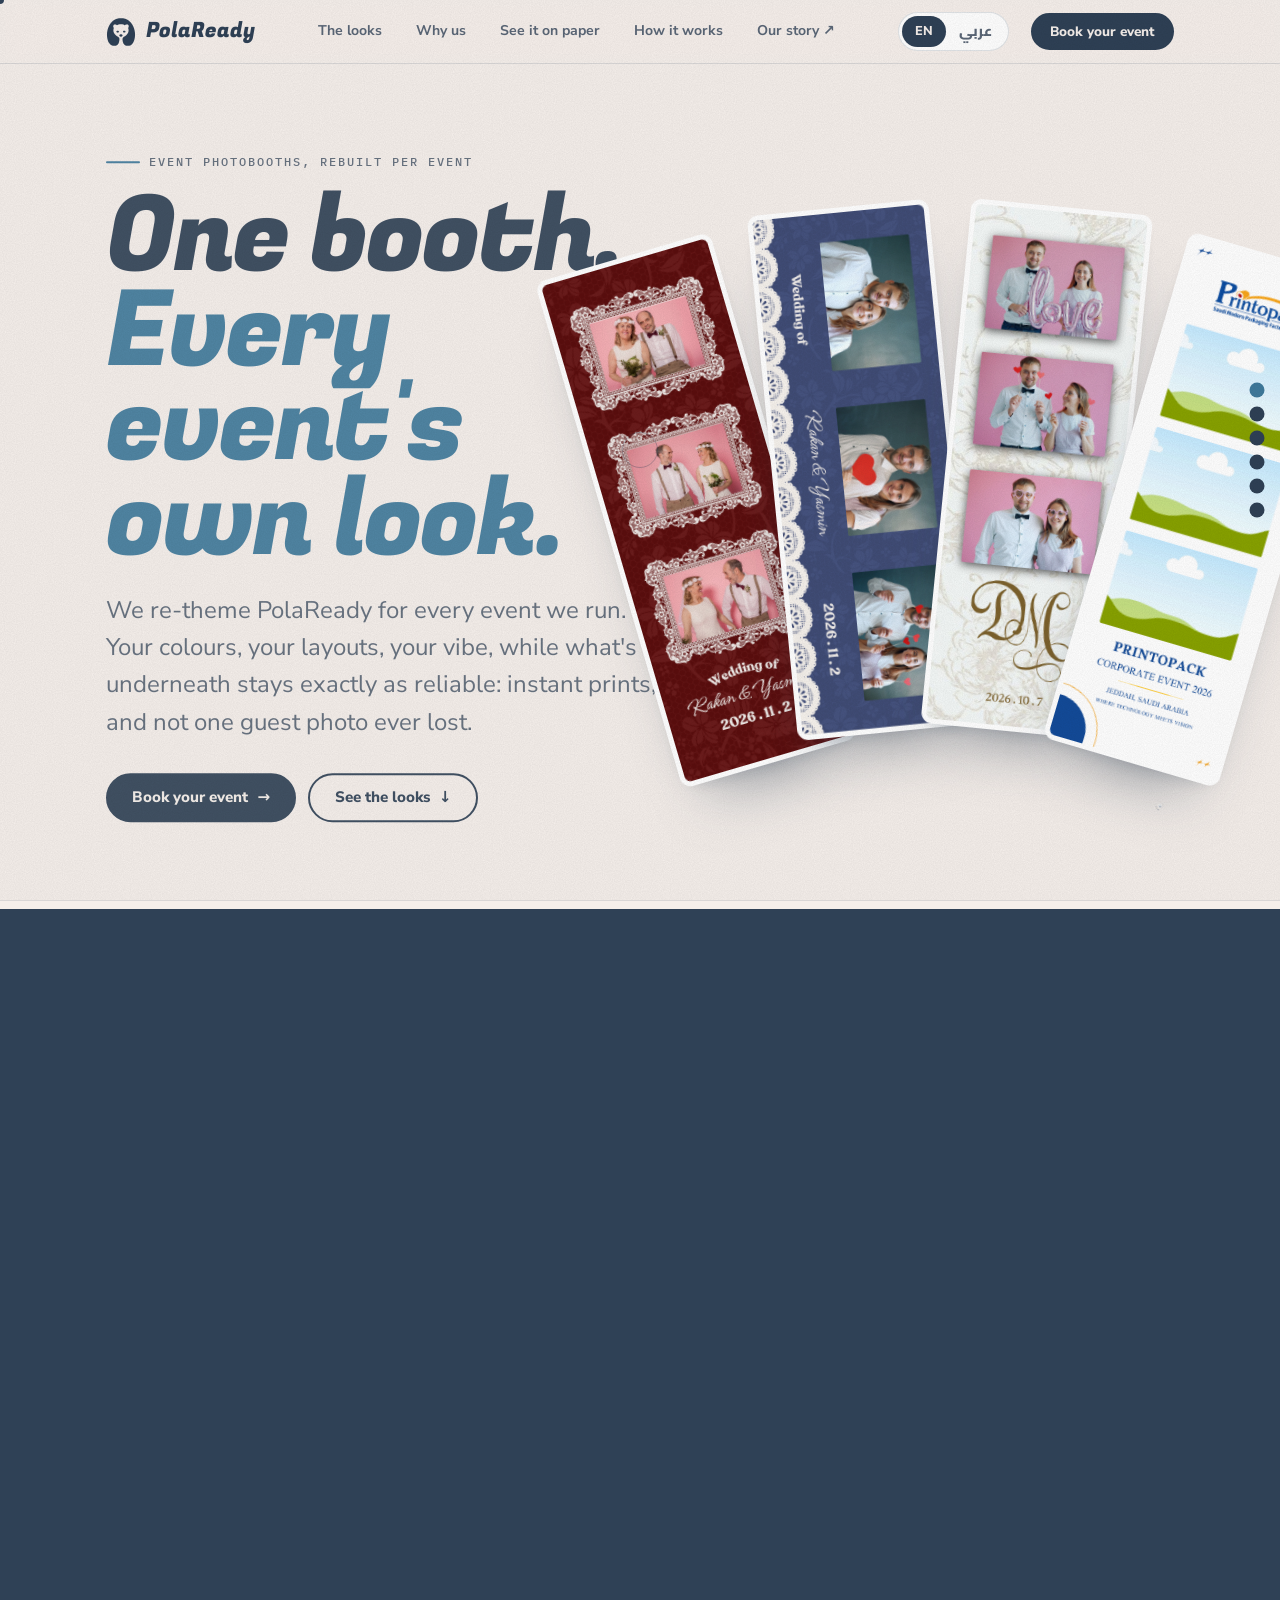
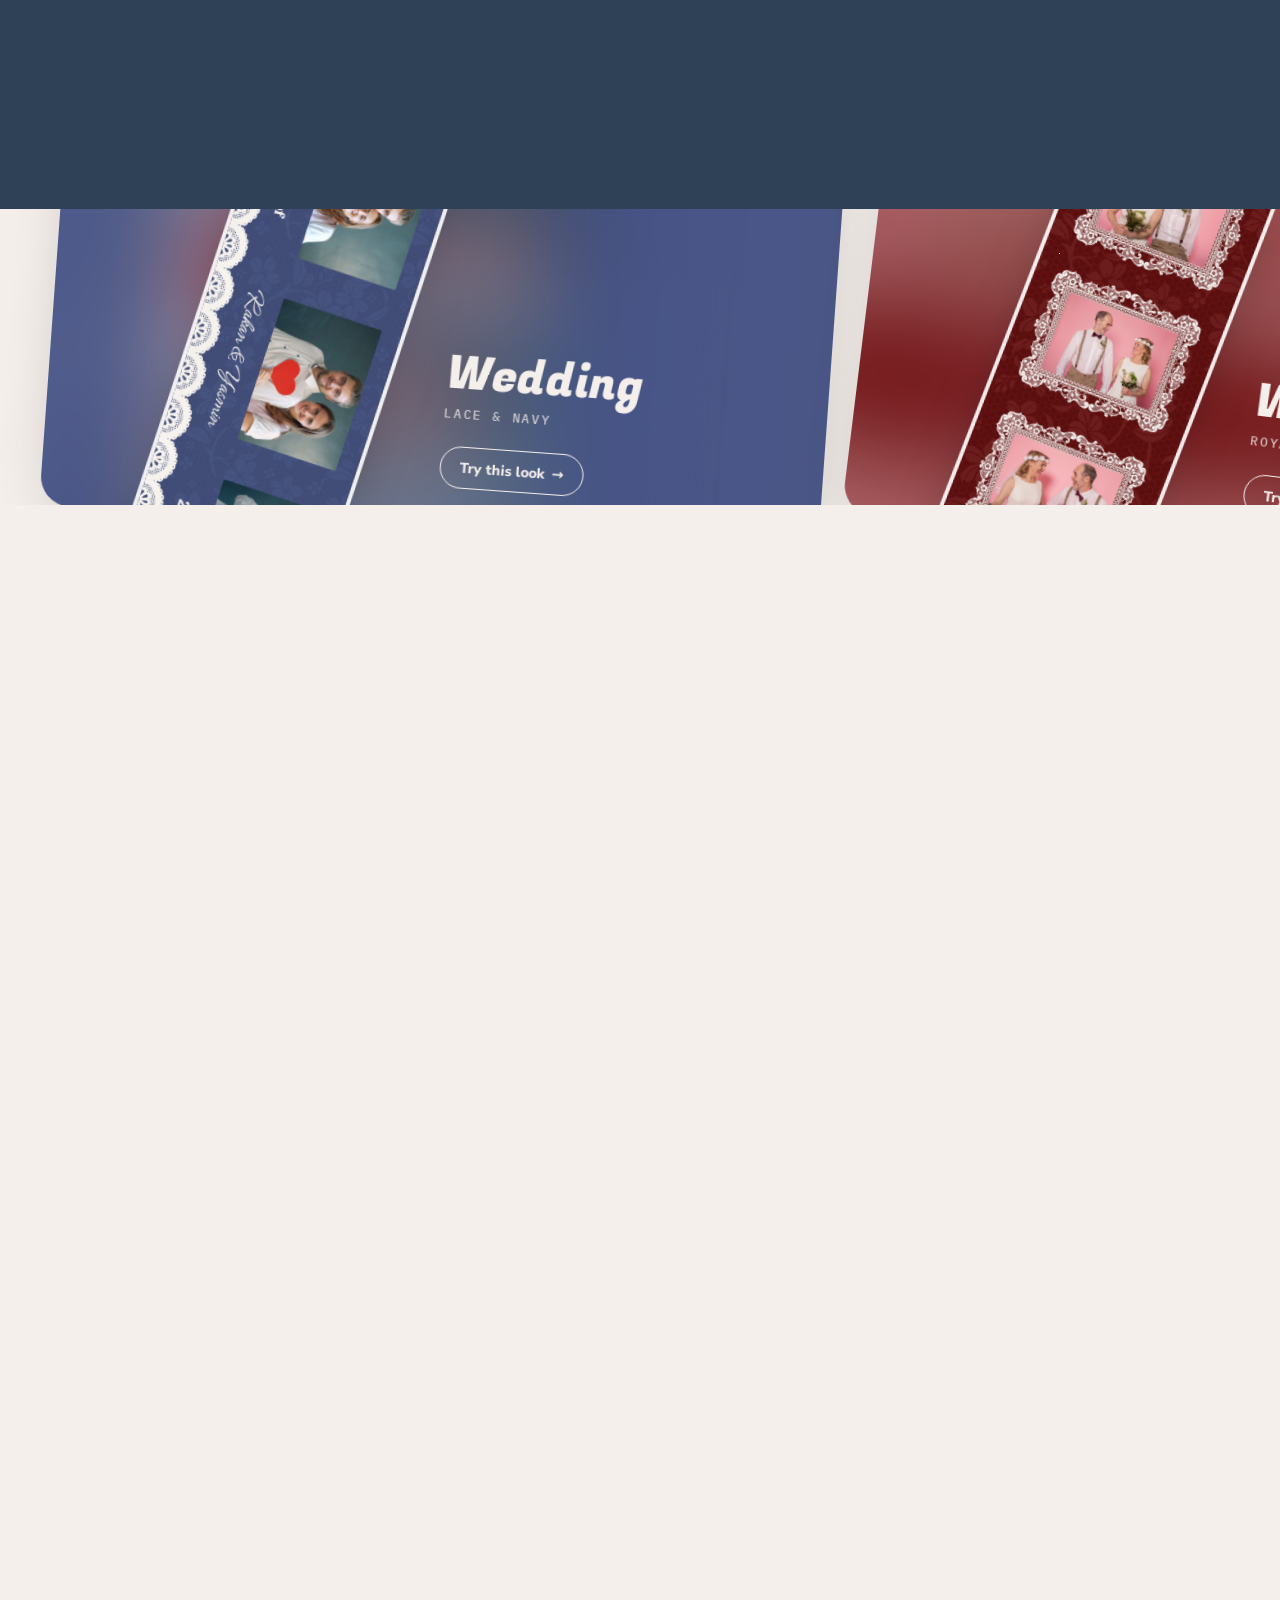
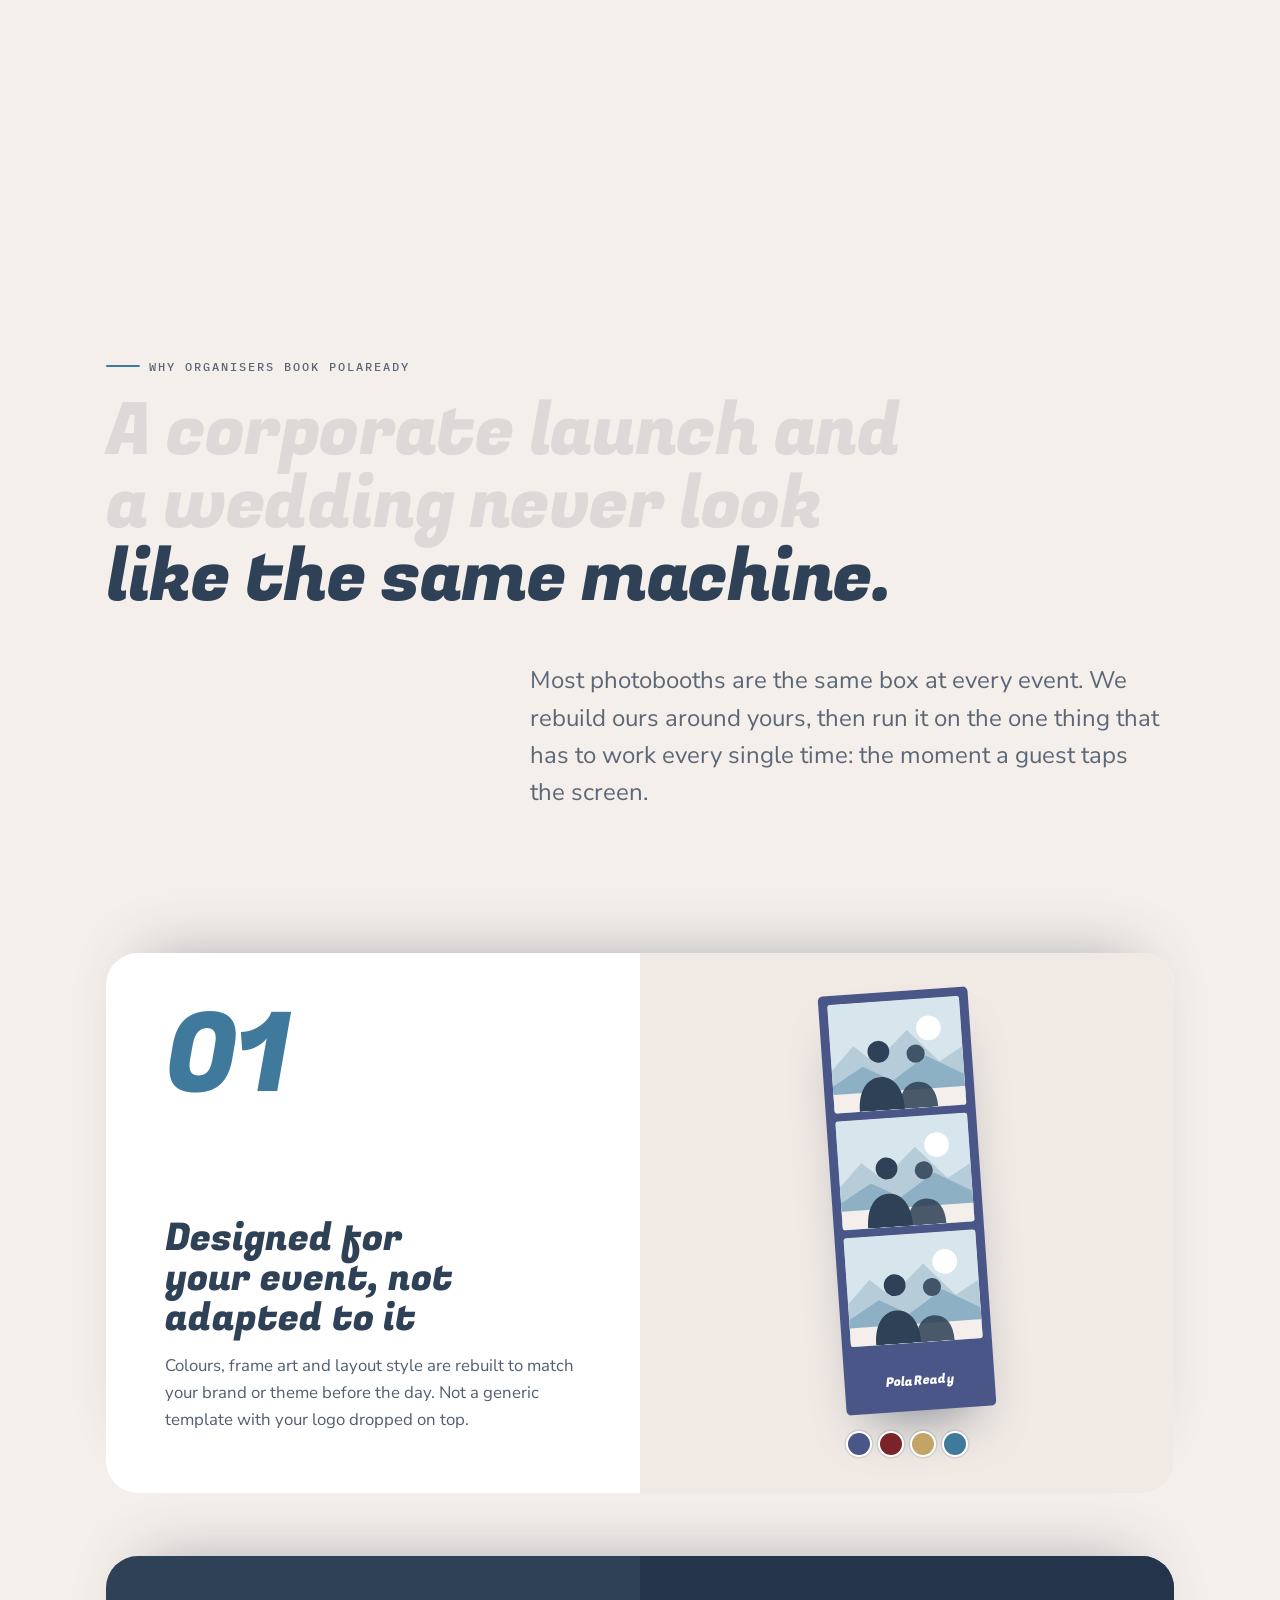
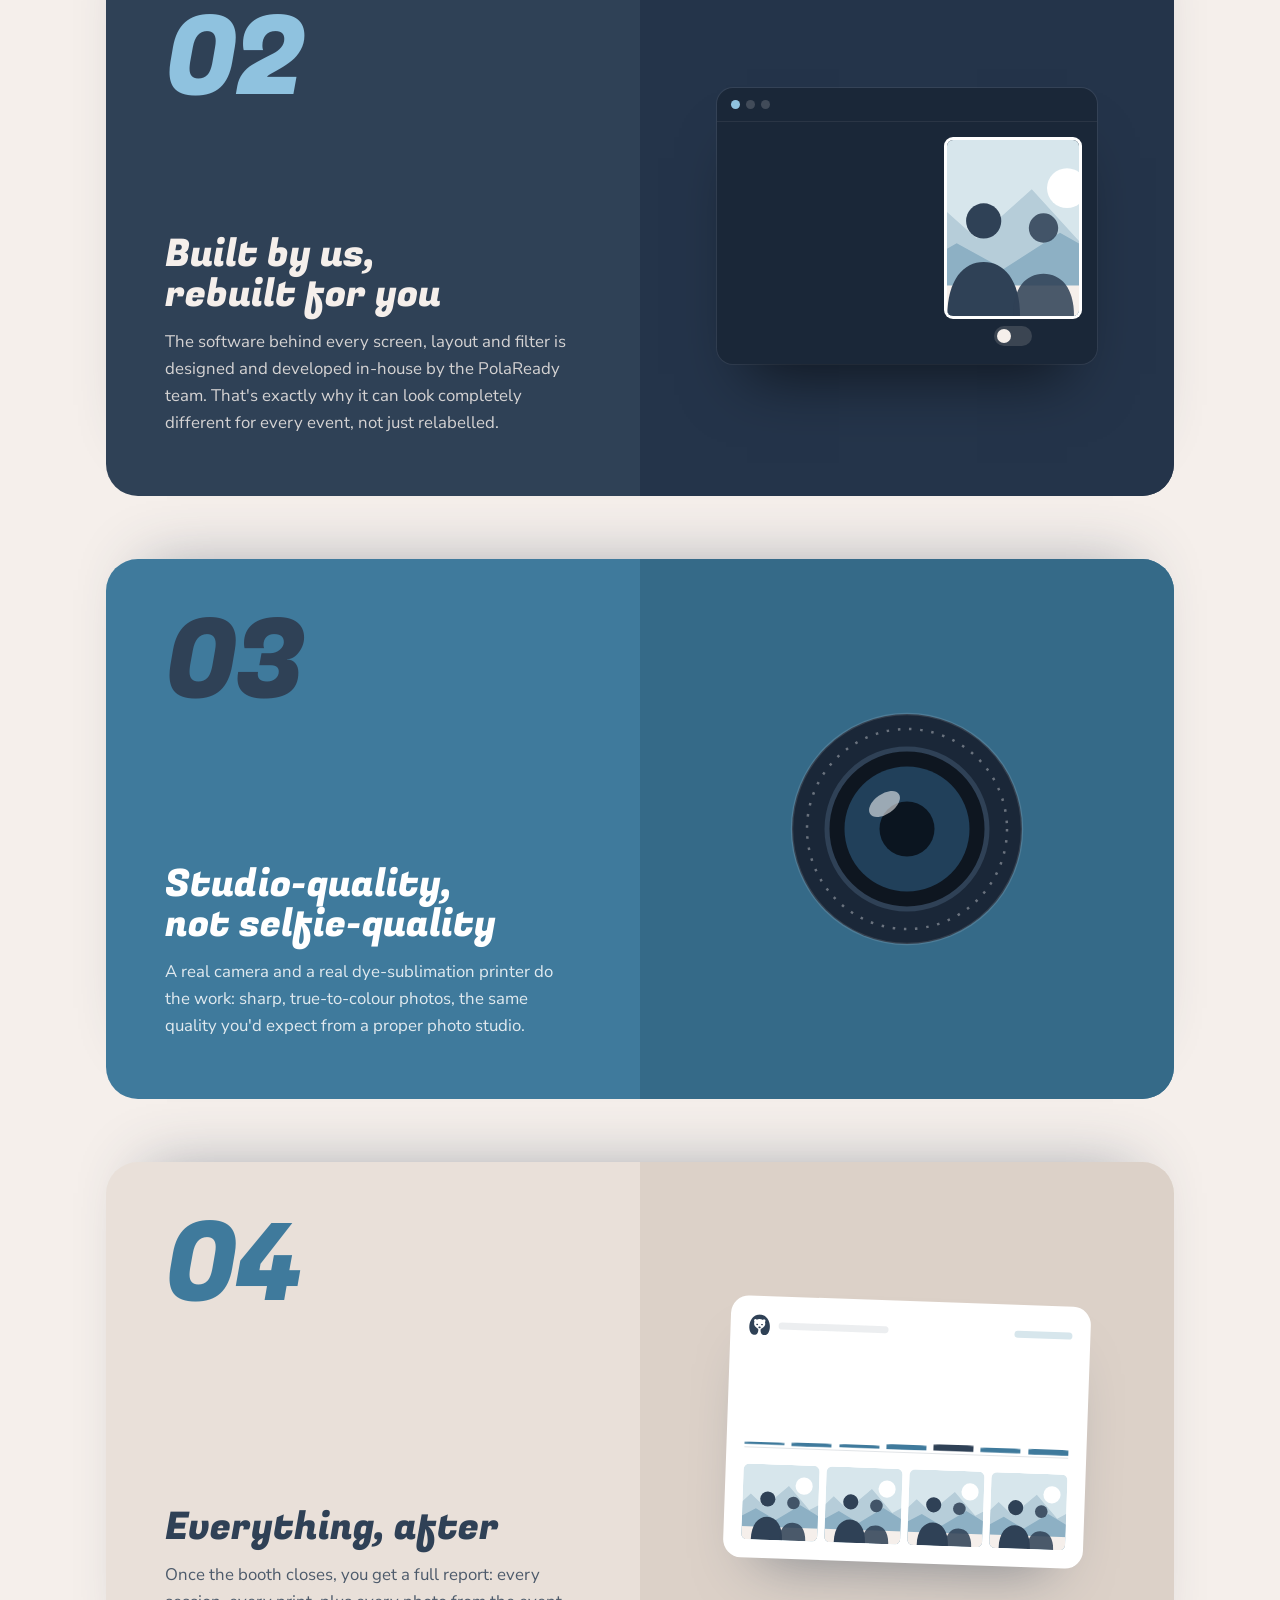
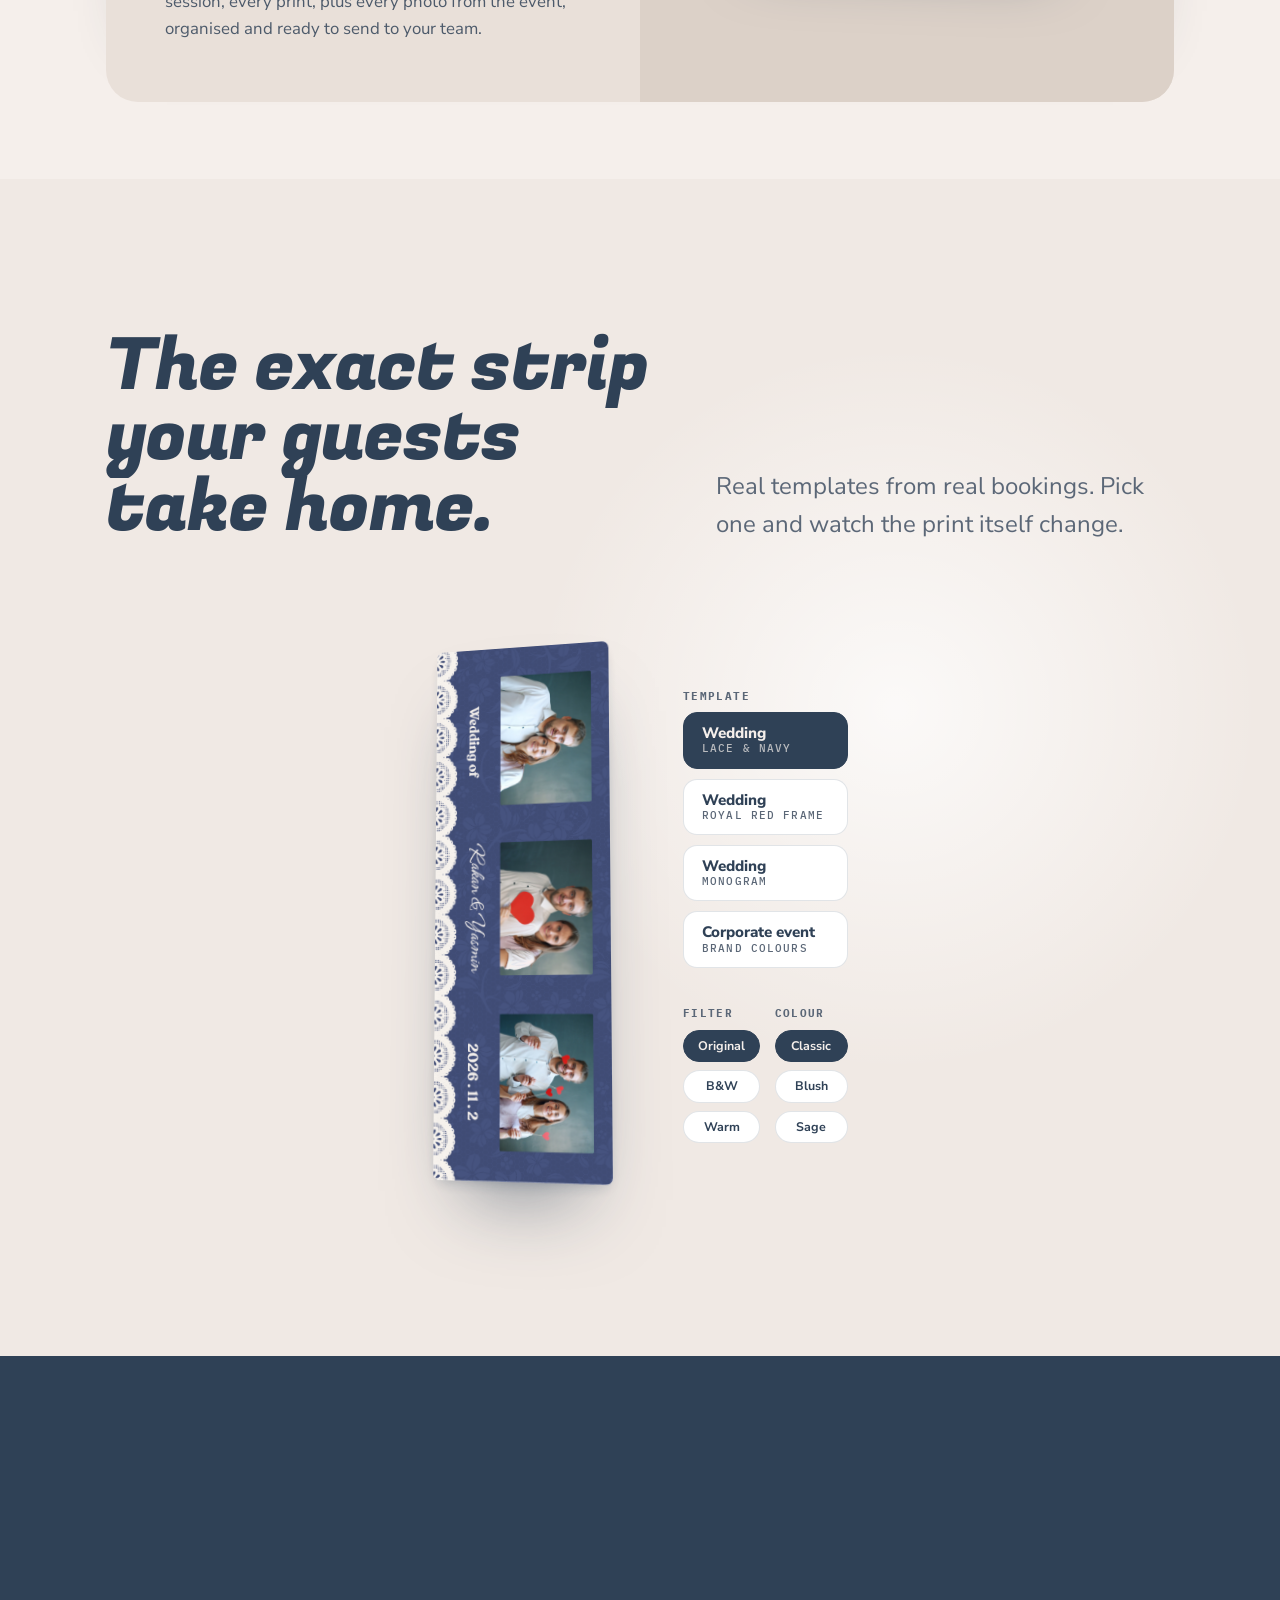
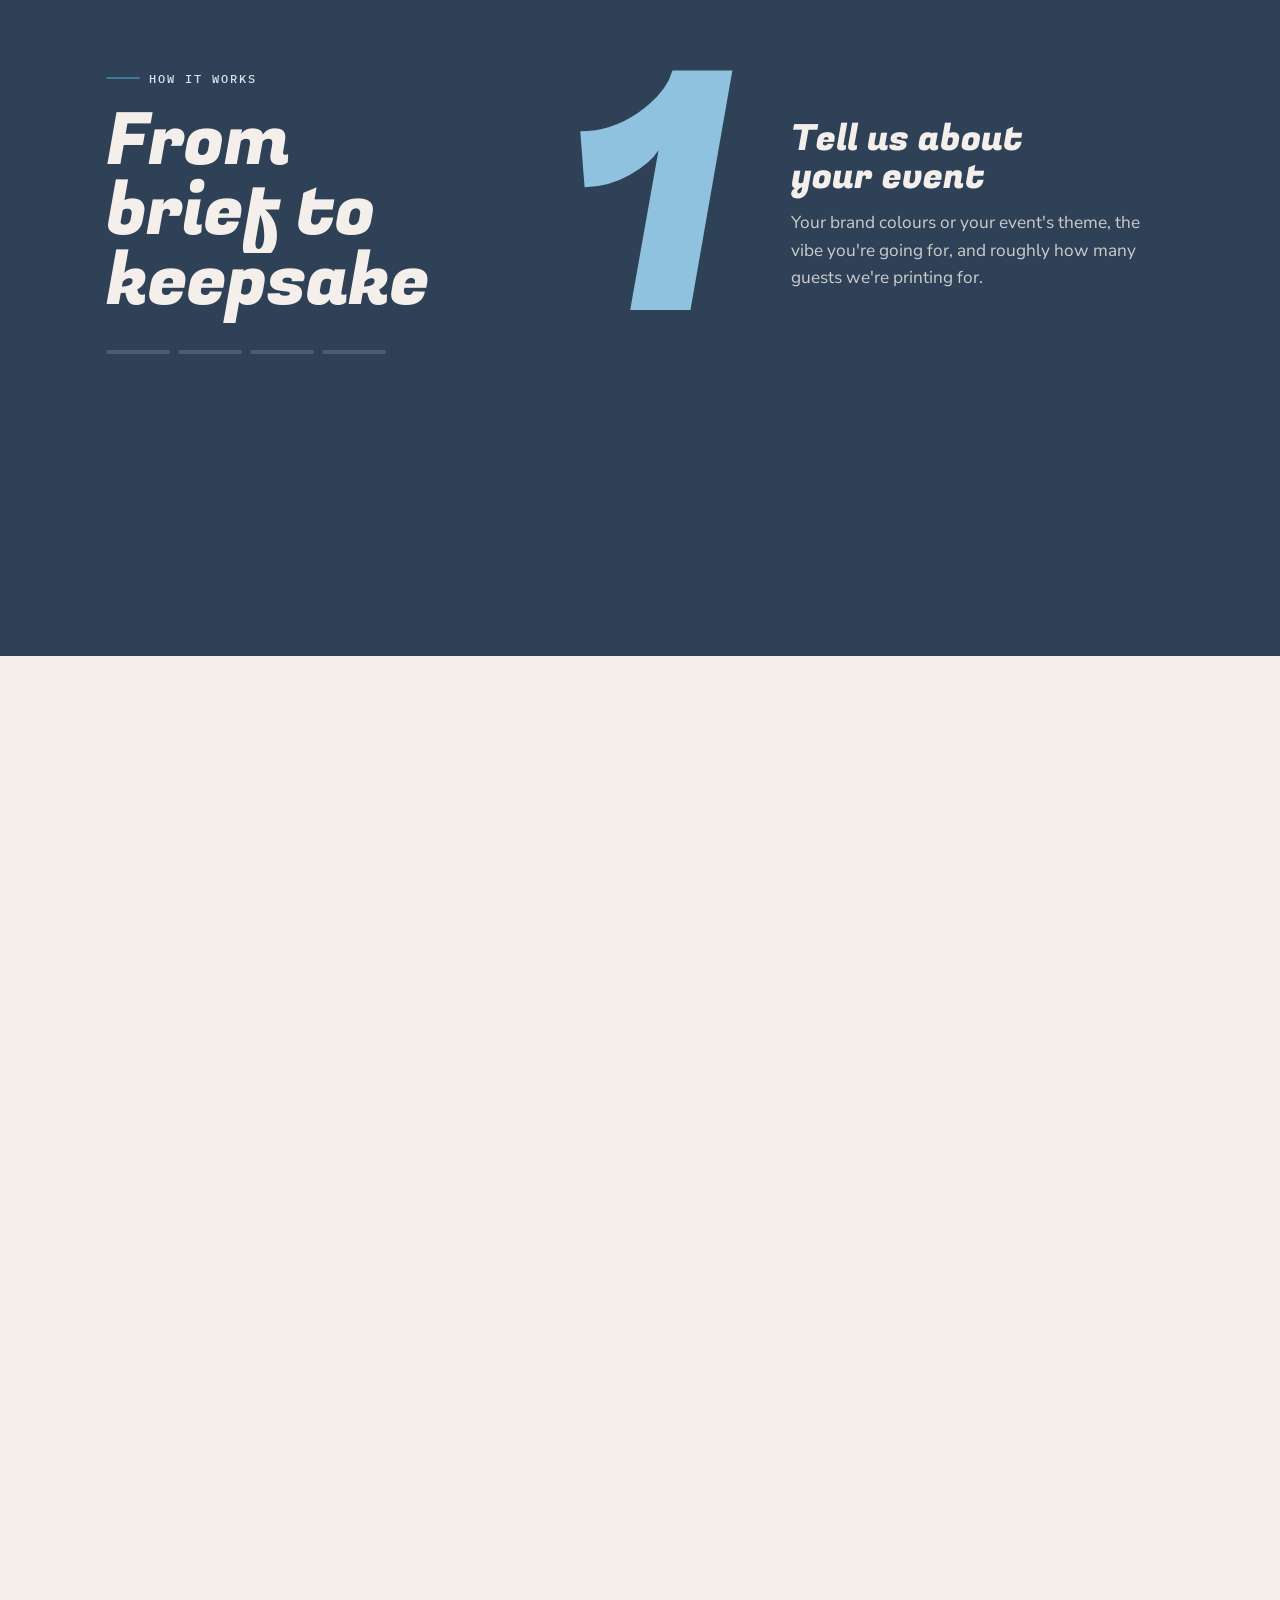
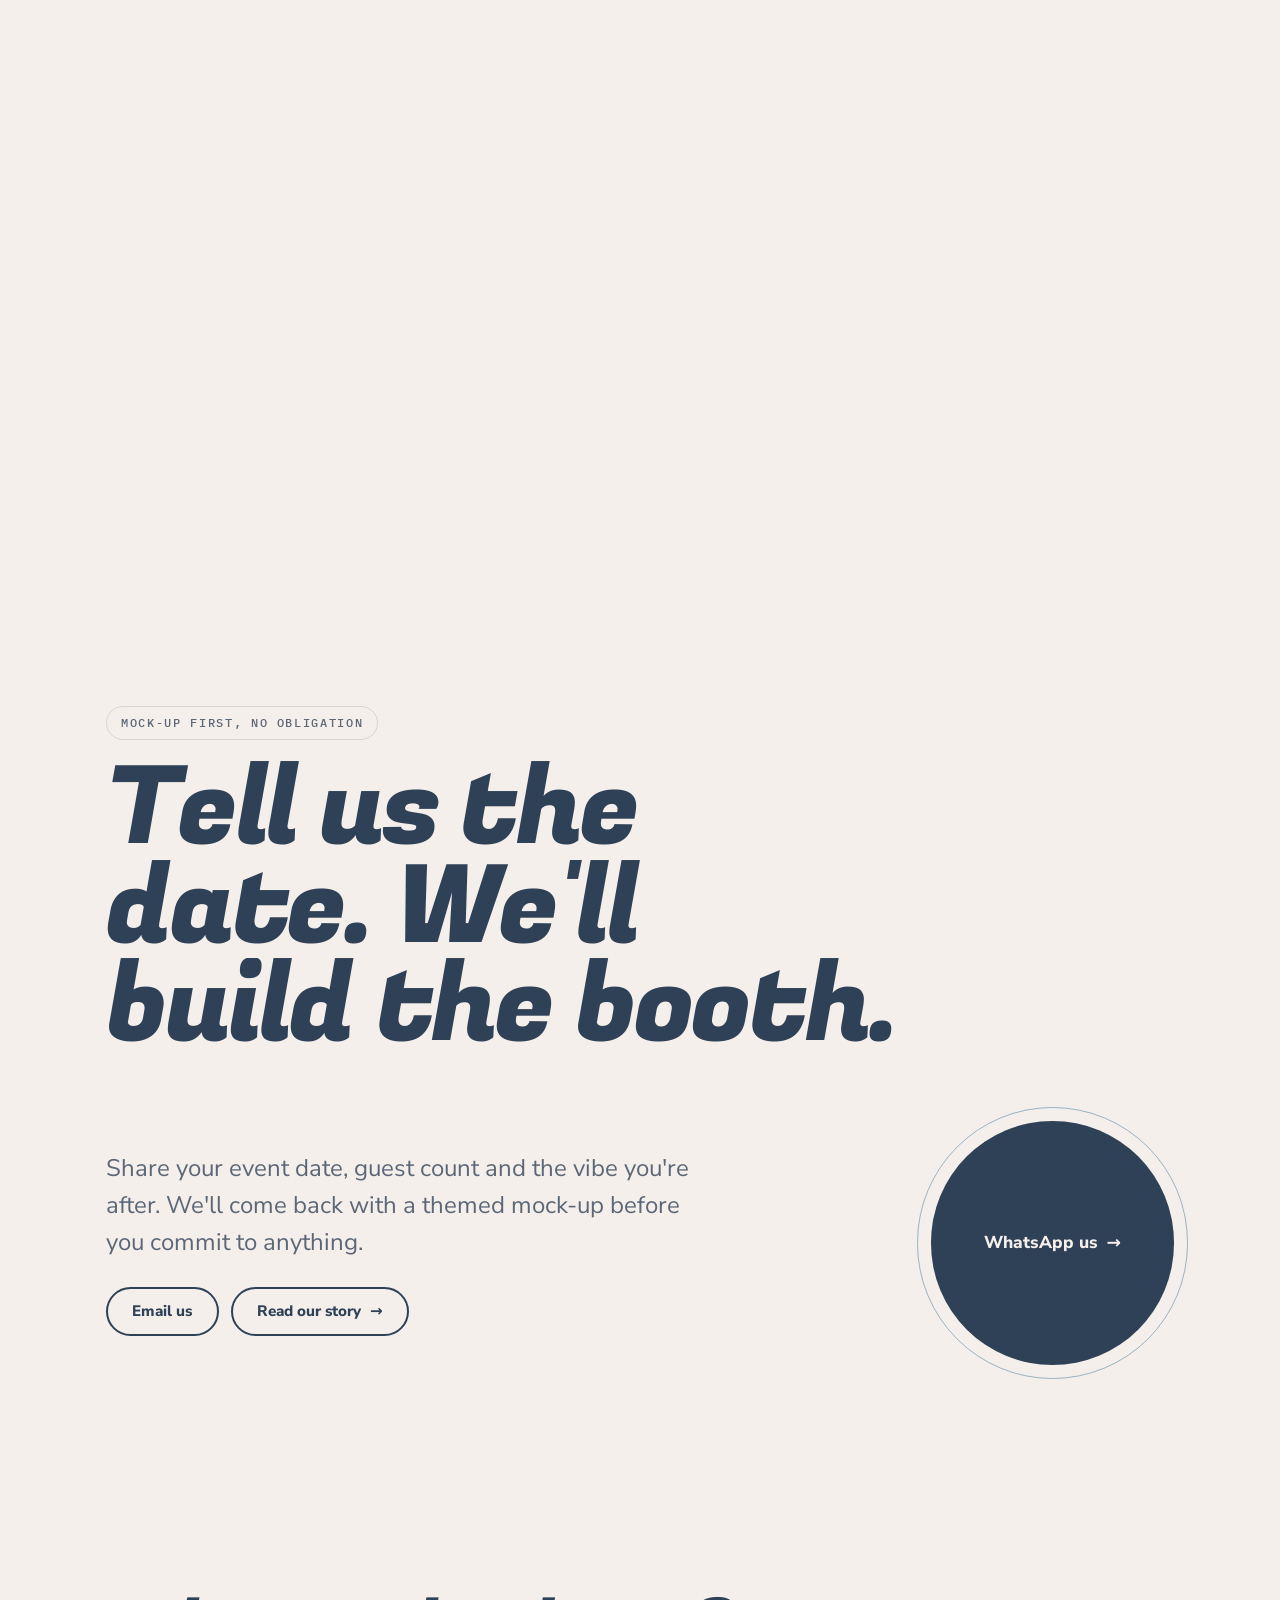
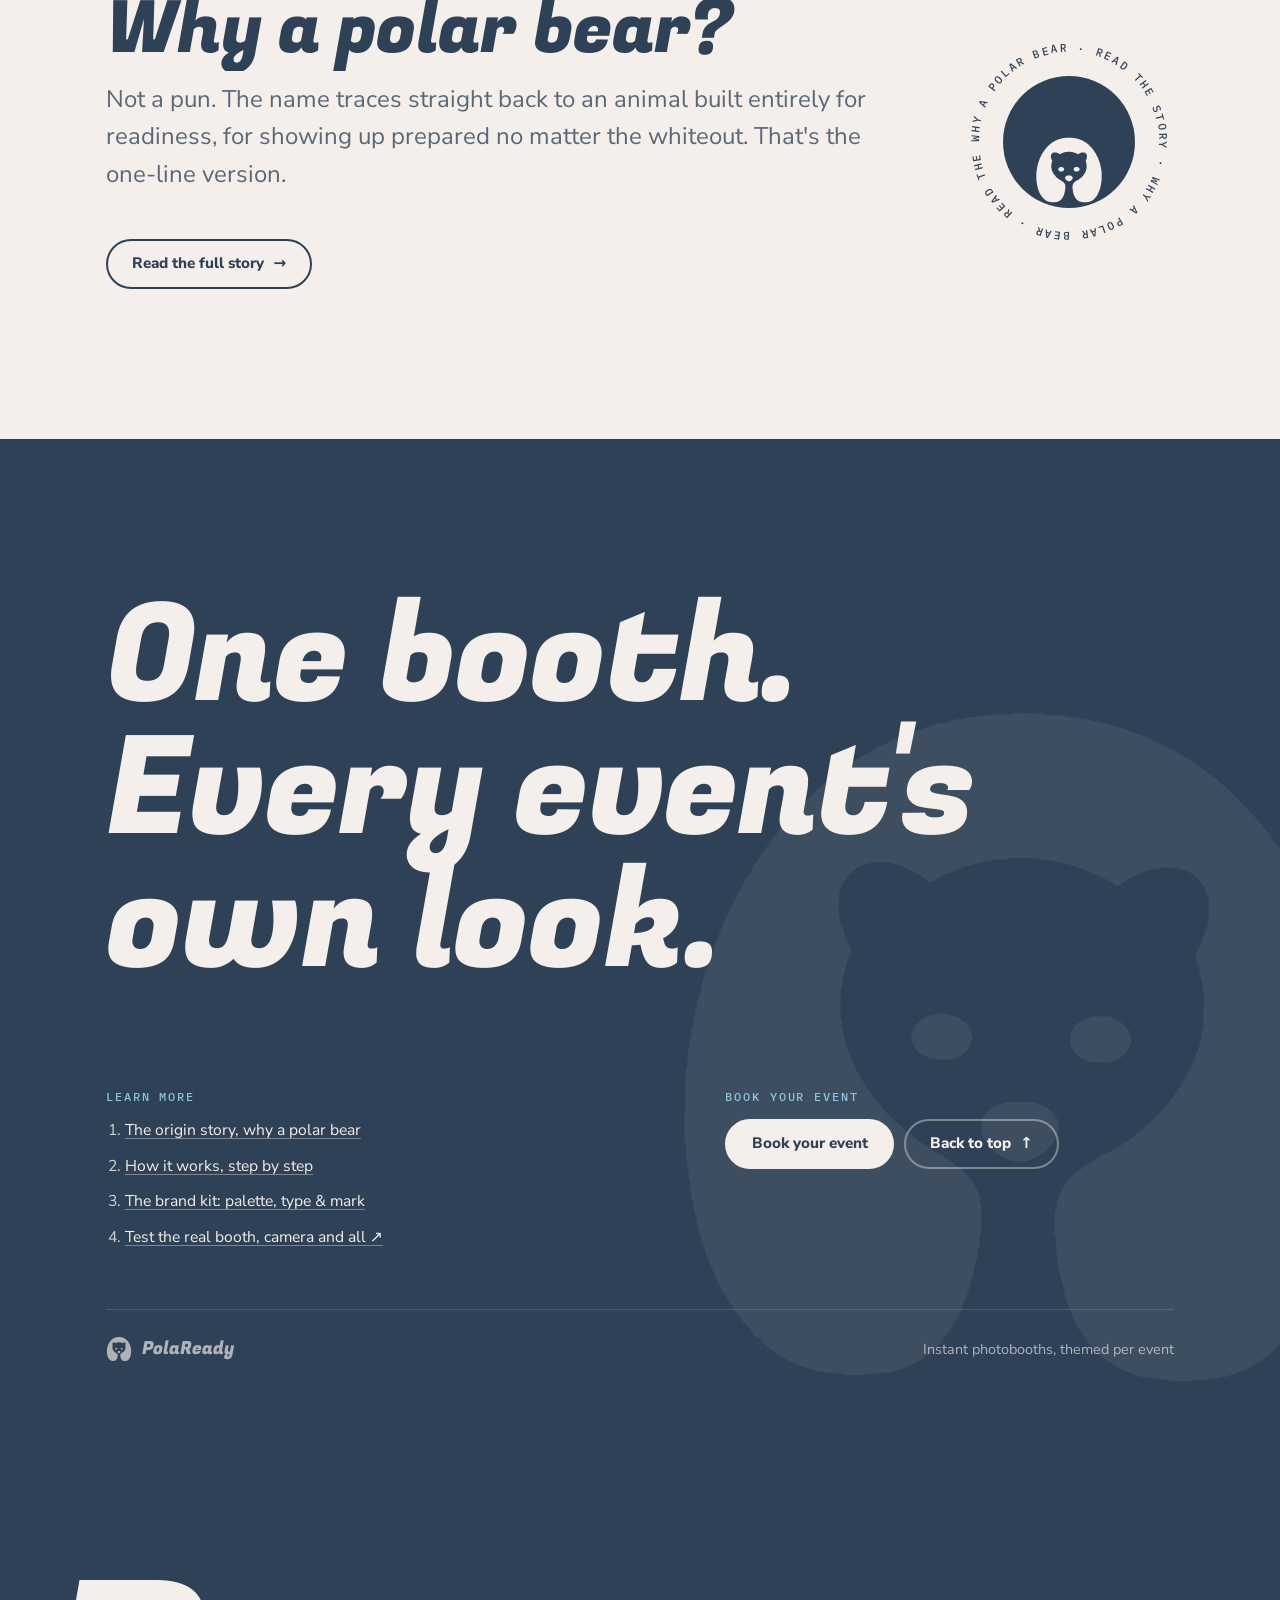
==== commit 8e3832ef: "Carry the redesign to every page Story and brand kit (new js/motion.js, same vocabulary as the home " ====
--- a/index.html
+++ b/index.html
@@ -29,8 +29,8 @@
     try { if (sessionStorage.getItem('polaready-curtain')) r.classList.add('curtain-in'); } catch (e) {}
   })(document.documentElement);
 </script>
-<link rel="stylesheet" href="css/site.css?v=24">
-<link rel="stylesheet" href="css/home.css?v=1">
+<link rel="stylesheet" href="css/site.css?v=25">
+<link rel="stylesheet" href="css/home.css?v=2">
 </head>
 <body data-page="marketing" data-intro data-title-ar="بولاريدي — كشك تصوير يُصمَّم لفعاليتك">
 
@@ -454,7 +454,7 @@
 <script src="js/vendor/ScrollTrigger.min.js?v=3.15.0"></script>
 <script src="js/vendor/SplitText.min.js?v=3.15.0"></script>
 <script src="js/vendor/lenis.min.js?v=1.3.26"></script>
-<script src="js/site.js?v=20"></script>
+<script src="js/site.js?v=21"></script>
 <script src="js/home.js?v=1"></script>
 </body>
 </html>
--- a/css/site.css
+++ b/css/site.css
@@ -256,6 +256,9 @@
 .hero .grid{display:grid;gap:clamp(30px,5vw,80px);align-items:center;grid-template-columns:1fr}
 @media (min-width:960px){.hero .grid{grid-template-columns:1.18fr .82fr}}
 .hero h1{margin-bottom:1.6rem}
+/* the story headline: big, but "whiteout." must still fit its column whole */
+.hero h1.h-xl{font-size:clamp(3.2rem,7.2vw,7rem)}
+html[dir="rtl"] .hero h1.h-xl{font-size:clamp(2.8rem,6.2vw,6rem)}
 .hero h1 em{display:inline-block}
 .hero .lede{margin-bottom:2.2rem}
 .hero .ctas{display:flex;flex-wrap:wrap;gap:12px}
@@ -492,9 +495,9 @@
   .b-copy h2{font-size:clamp(1.9rem,8vw,2.6rem);margin-bottom:.6rem}
   /* the whole rig - screen, slot and the strip that prints out - has to fit the pinned view */
   .rig{width:min(400px,84%)}
-  .out{height:84px;width:104px}
-  .out .paper{height:200px}
-  .out .paper .fr{margin-bottom:5px}
+  .rig .out{height:84px;width:104px}
+  .rig .out .paper{height:200px}
+  .rig .out .paper .fr{margin-bottom:5px}
 }
 @media (max-height:760px) and (max-width:959px){.rig{width:min(340px,74%)}}
 .rig{position:relative;justify-self:center;width:min(640px,100%)}
@@ -526,11 +529,11 @@
 [data-state]:not([data-state="idle"]) .start{opacity:0;transform:translateY(20px)}
 [data-state="result"] .result,[data-state="print"] .result{opacity:1;transform:none}
 .slot{position:relative;height:14px;background:#141d29;border-radius:0 0 12px 12px;margin:-2px 8% 0;z-index:3}
-.out{position:relative;height:150px;overflow:hidden;margin:0 auto;width:150px;z-index:2}
-.out .paper{position:absolute;inset-inline:0;top:0;height:290px;background:#fff;border-radius:2px 2px 6px 6px;padding:10px 10px 0;transform:translateY(calc((var(--print,0) - 1) * 100%));box-shadow:0 20px 30px -12px rgba(0,0,0,.5)}
-.out .paper .fr{aspect-ratio:4/3;border-radius:3px;overflow:hidden;margin-bottom:8px;position:relative}
-.out .paper .fr svg{position:absolute;inset:0;width:100%;height:100%}
-.out .paper .wmk{text-align:center;font:400 .8rem/1 var(--f-display);color:var(--navy);margin-top:6px}
+.rig .out{position:relative;height:150px;overflow:hidden;margin:0 auto;width:150px;z-index:2}
+.rig .out .paper{position:absolute;inset-inline:0;top:0;height:290px;background:#fff;border-radius:2px 2px 6px 6px;padding:10px 10px 0;transform:translateY(calc((var(--print,0) - 1) * 100%));box-shadow:0 20px 30px -12px rgba(0,0,0,.5)}
+.rig .out .paper .fr{aspect-ratio:4/3;border-radius:3px;overflow:hidden;margin-bottom:8px;position:relative}
+.rig .out .paper .fr svg{position:absolute;inset:0;width:100%;height:100%}
+.rig .out .paper .wmk{text-align:center;font:400 .8rem/1 var(--f-display);color:var(--navy);margin-top:6px}
 
 /* ---------- the playground ---------- */
 .play{display:grid;gap:clamp(28px,5vw,70px);grid-template-columns:1fr;align-items:center}
@@ -705,6 +708,32 @@
 .tags{display:flex;flex-wrap:wrap;gap:8px}
 .tags button{font:800 .9rem/1 var(--f-body);padding:11px 16px;border-radius:999px;border:1.5px solid var(--line);background:var(--surface);color:var(--navy);cursor:pointer;transition:all .25s}
 .tags button:hover{background:var(--navy);color:var(--cream)}
+
+/* ------------------------------------------------------- footer wordmark */
+.foot-word{
+  position:relative;direction:ltr;display:flex;justify-content:center;margin-top:clamp(40px,6vw,80px);
+  font:400 clamp(4.6rem,19.5vw,22rem)/.8 "Fugaz One",sans-serif;letter-spacing:-.04em;color:var(--cream);
+  overflow:hidden;padding-bottom:.06em;user-select:none;
+}
+.foot-word span{display:inline-block}
+.foot-word span:nth-child(n+5){color:#8fc2df}
+.foot{padding-bottom:0}
+.foot .end{margin-bottom:0}
+
+/* ----------------------------------------------------------- split text
+   SplitText's line masks: each line clips its own words/letters so they can
+   rise into place from below. */
+.ln-mask{padding-bottom:.08em;margin-bottom:-.08em}
+html[dir="rtl"] .ln-mask{padding-block:.12em;margin-block:-.12em}
+
+/* inner pages (motion.js): hold the hero headline still until it has been
+   split, so it never flashes fully set and then snaps hidden */
+.anim:not(.built) .hero h1,.anim:not(.built) .kit-hero h1{visibility:hidden}
+/* the scroll-velocity marquee drives .marq tracks from script */
+.vmarq .marq .track{animation:none}
+/* brand kit hero: one big bear drifting behind the headline */
+.kit-bear{position:absolute;inset-inline-end:-6%;top:8%;width:min(52vw,620px);--s:100%;color:var(--navy);opacity:.06;pointer-events:none}
+@media (max-width:760px){.kit-bear{width:80vw;top:auto;bottom:-10%;opacity:.05}}
 
 /* ==========================================================================
    MOTION SAFETY
@@ -898,6 +927,21 @@
 .demo-narrow .mark{margin-inline:auto;margin-bottom:18px}
 .demo-narrow h4{font:800 .74rem/1 var(--f-body);letter-spacing:.1em;text-transform:uppercase;color:var(--ink-soft);margin-bottom:10px}
 .linklike{background:none;border:0;padding:0;color:var(--glacier);text-decoration:underline;text-underline-offset:2px;cursor:pointer;font:inherit}
+/* entrances: each screen of the booth arrives rather than appears - the
+   intro's lines rise in turn and the bear keeps breathing, the camera view
+   and the editor scale up into place */
+@keyframes riseIn{from{opacity:0;transform:translateY(28px)}to{opacity:1;transform:none}}
+@keyframes camIn{from{opacity:0;transform:scale(.94)}to{opacity:1;transform:none}}
+@keyframes breathe{0%,100%{transform:translateY(0) rotate(0)}50%{transform:translateY(-7px) rotate(-4deg)}}
+#app[data-state="intro"] .demo-narrow>*,#app[data-state="denied"] .demo-narrow>*{animation:riseIn 1s var(--ease) both}
+#app[data-state="intro"] .demo-narrow>:nth-child(2){animation-delay:.08s}
+#app[data-state="intro"] .demo-narrow>:nth-child(3){animation-delay:.16s}
+#app[data-state="intro"] .demo-narrow>:nth-child(4){animation-delay:.24s}
+#app[data-state="intro"] .demo-narrow>:nth-child(5){animation-delay:.32s}
+#app[data-state="intro"] .demo-narrow>:nth-child(6){animation-delay:.4s}
+#app[data-state="intro"] .demo-narrow>.mark{animation:riseIn 1s var(--ease) both,breathe 4s ease-in-out 1s infinite}
+#app[data-state="live"] .camwrap{animation:camIn .8s var(--ease) both}
+#app[data-state="edit"] .edit-shell{animation:riseIn .8s var(--ease) both}
 .linklike:hover{color:var(--navy)}
 
 /* ---------------------------------------------------------- real buttons
--- a/css/home.css
+++ b/css/home.css
@@ -339,23 +339,6 @@
 .brief-mark:hover .brief-disc .mark{transform:rotate(-12deg)}
 @media (max-width:759px){.brief-mark{width:170px;height:170px}.brief-disc{width:104px;height:104px}.brief-disc .mark{--s:54px}}
 
-/* ------------------------------------------------------- footer wordmark */
-.foot-word{
-  position:relative;direction:ltr;display:flex;justify-content:center;margin-top:clamp(40px,6vw,80px);
-  font:400 clamp(4.6rem,19.5vw,22rem)/.8 "Fugaz One",sans-serif;letter-spacing:-.04em;color:var(--cream);
-  overflow:hidden;padding-bottom:.06em;user-select:none;
-}
-.foot-word span{display:inline-block}
-.foot-word span:nth-child(n+5){color:#8fc2df}
-.foot{padding-bottom:0}
-.foot .end{margin-bottom:0}
-
-/* ----------------------------------------------------------- split text
-   SplitText's line masks: each line clips its own words/letters so they can
-   rise into place from below. */
-.ln-mask{padding-bottom:.08em;margin-bottom:-.08em}
-html[dir="rtl"] .ln-mask{padding-block:.12em;margin-block:-.12em}
-
 @media (prefers-reduced-motion:reduce){
   .hx-badge-spin,.brief-ring,.vl-ticks,.vl-c,.vl-flash,.vc-lines span,.vc-frame,.vc-tog,.vc-tog b,.vr-bars i,.vp-strip,.vp-sw span,.lk-ghost i,.orb::before{animation:none}
 }
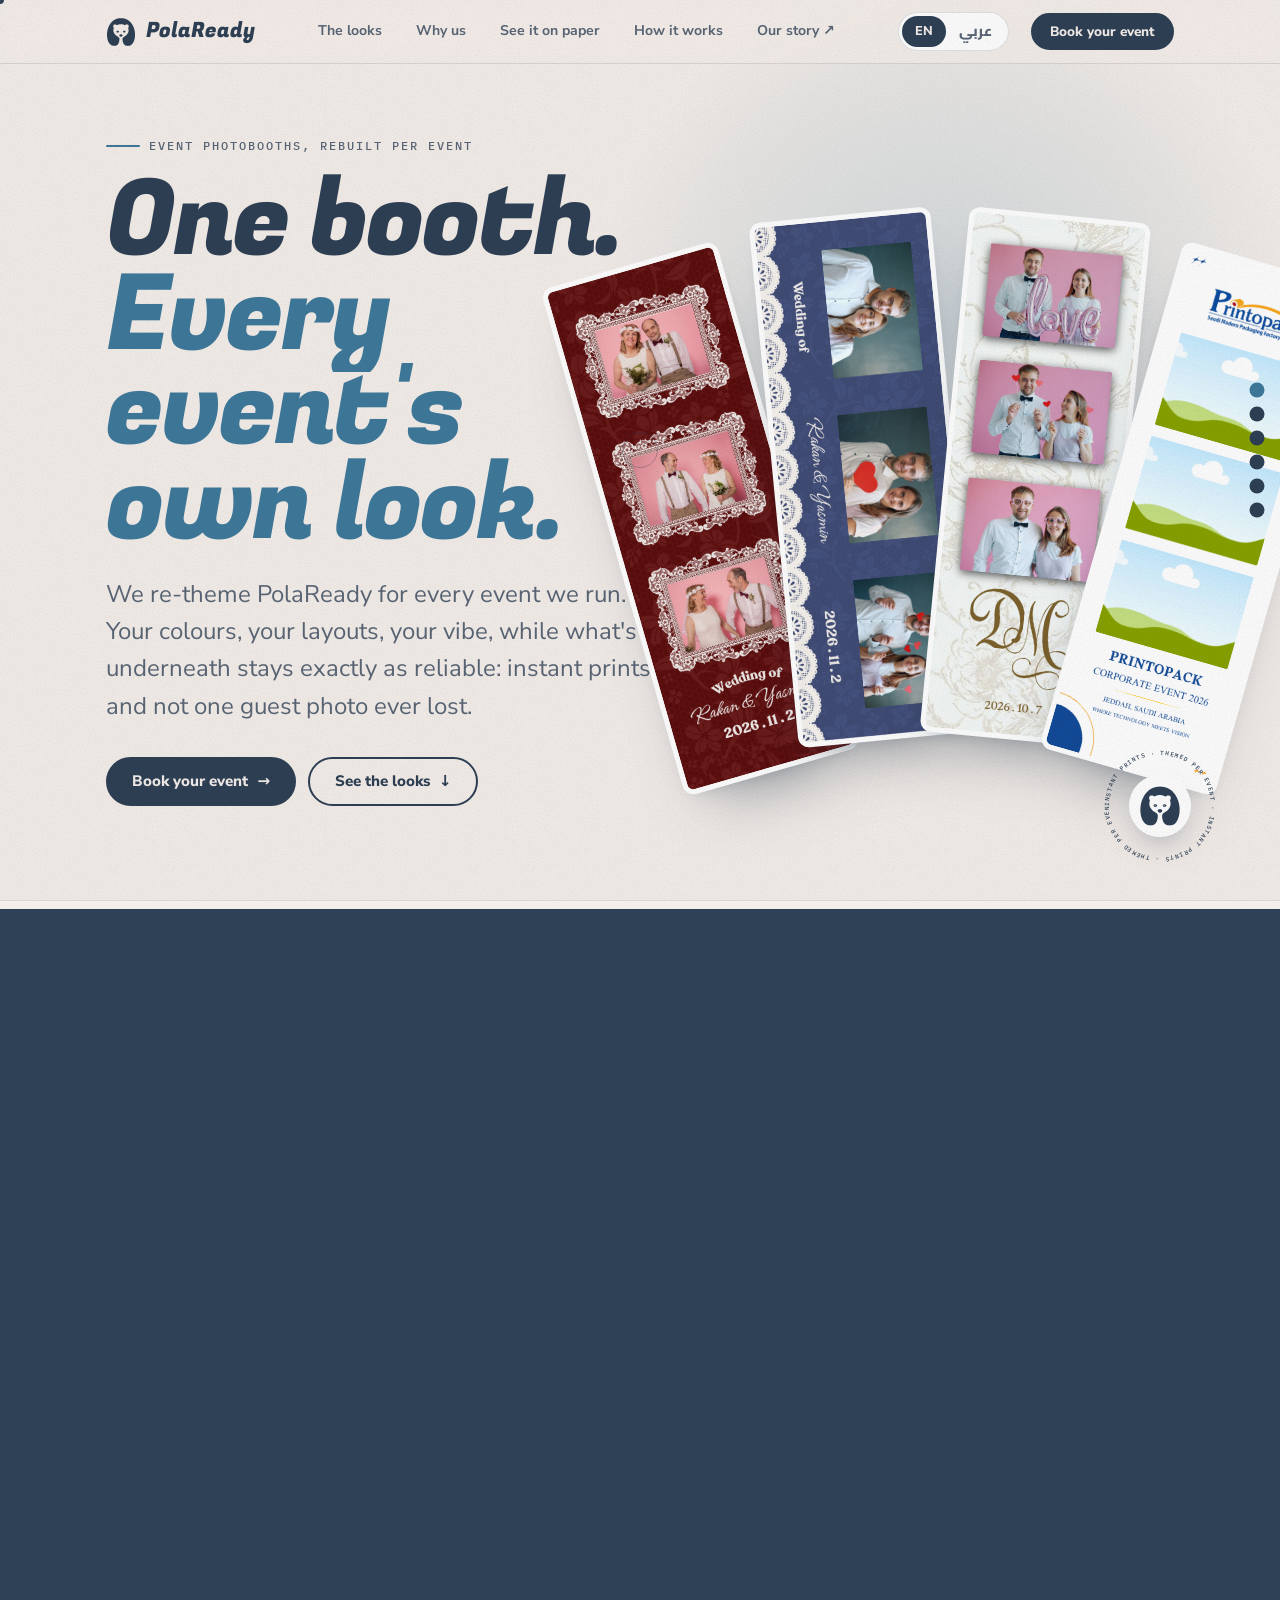
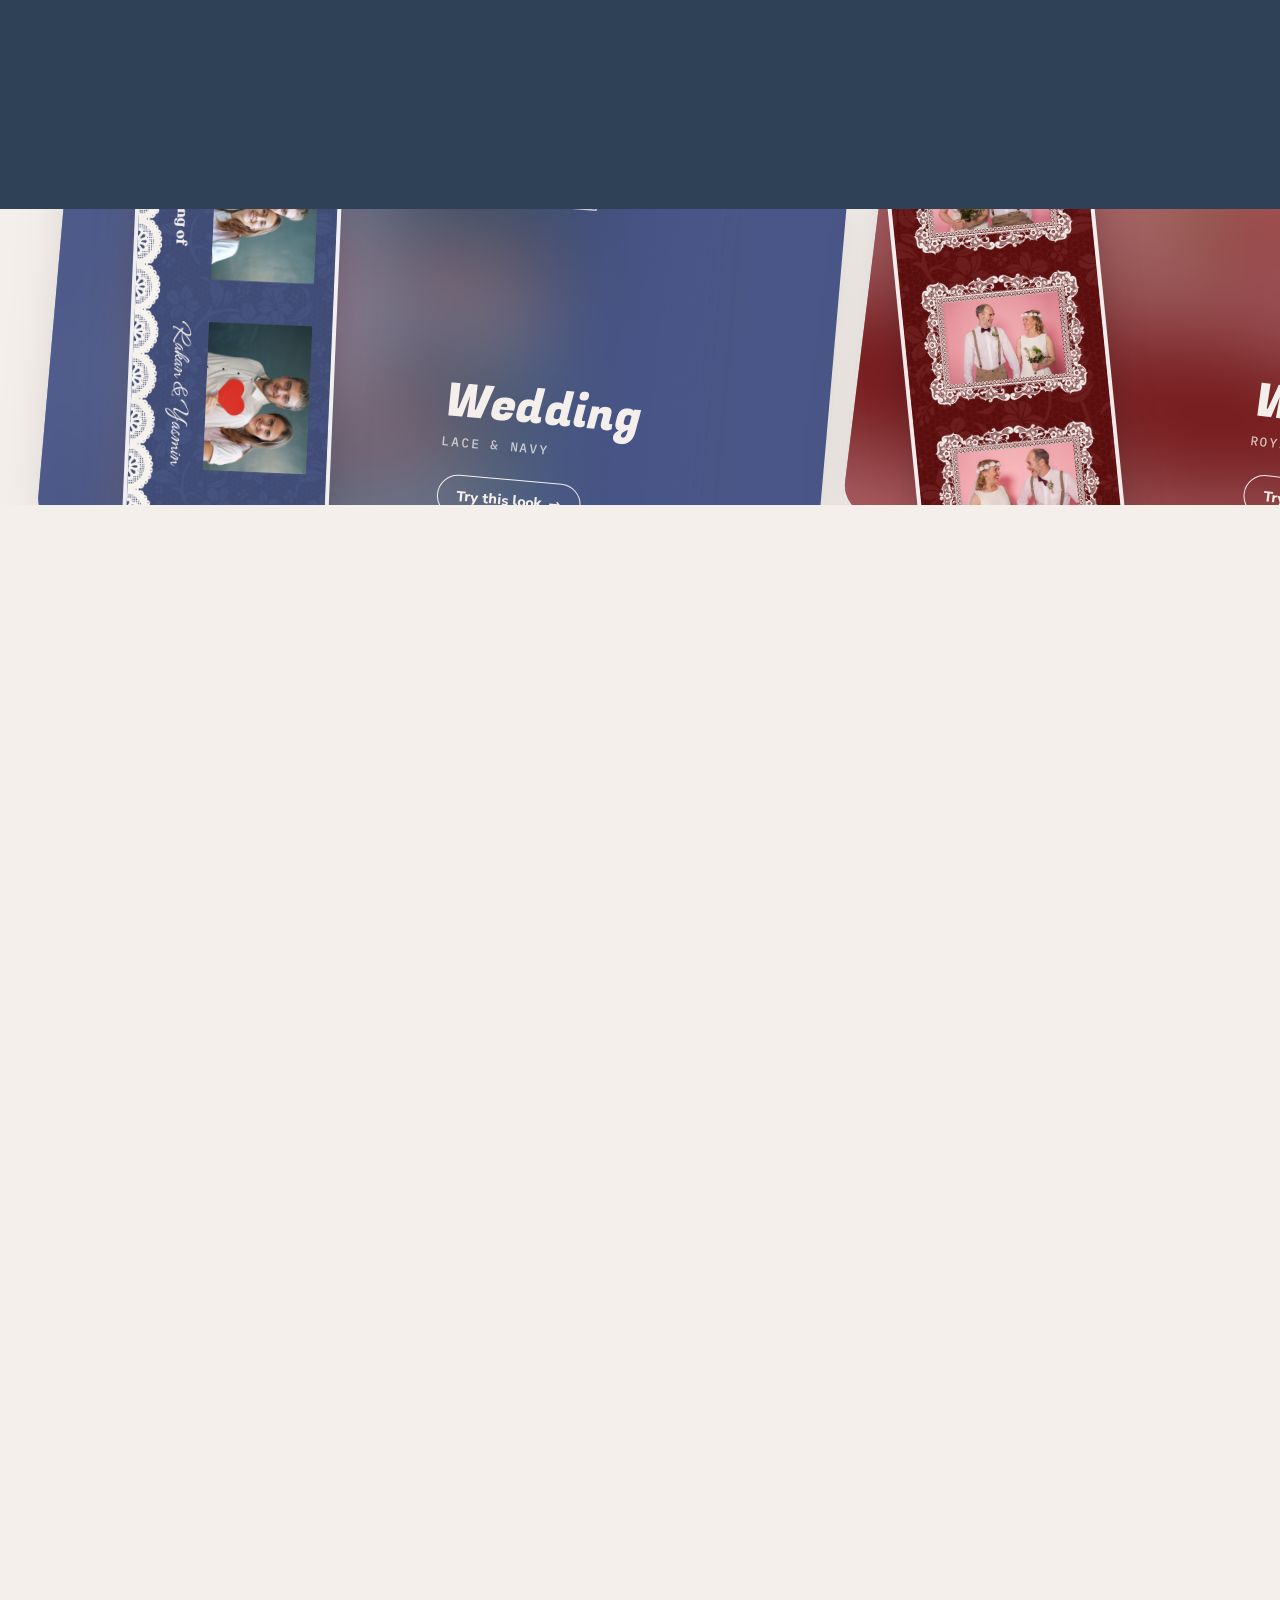
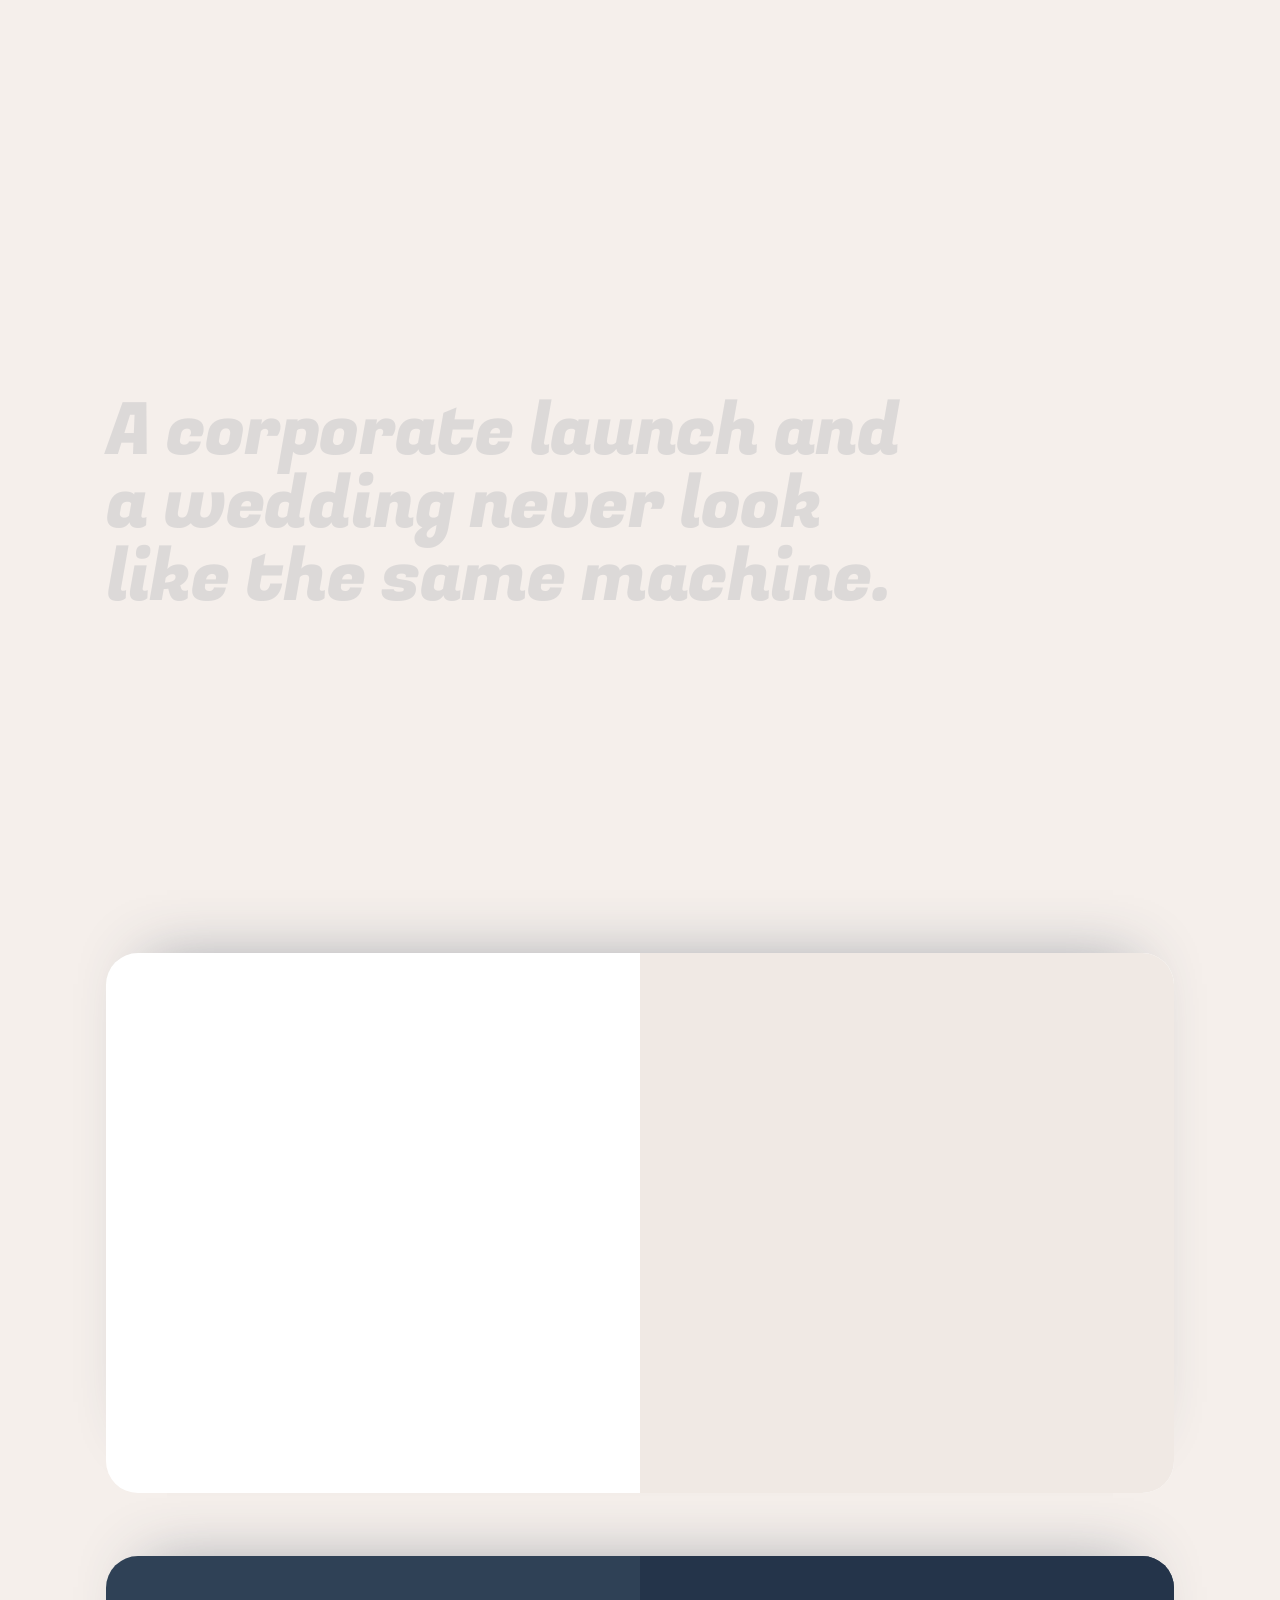
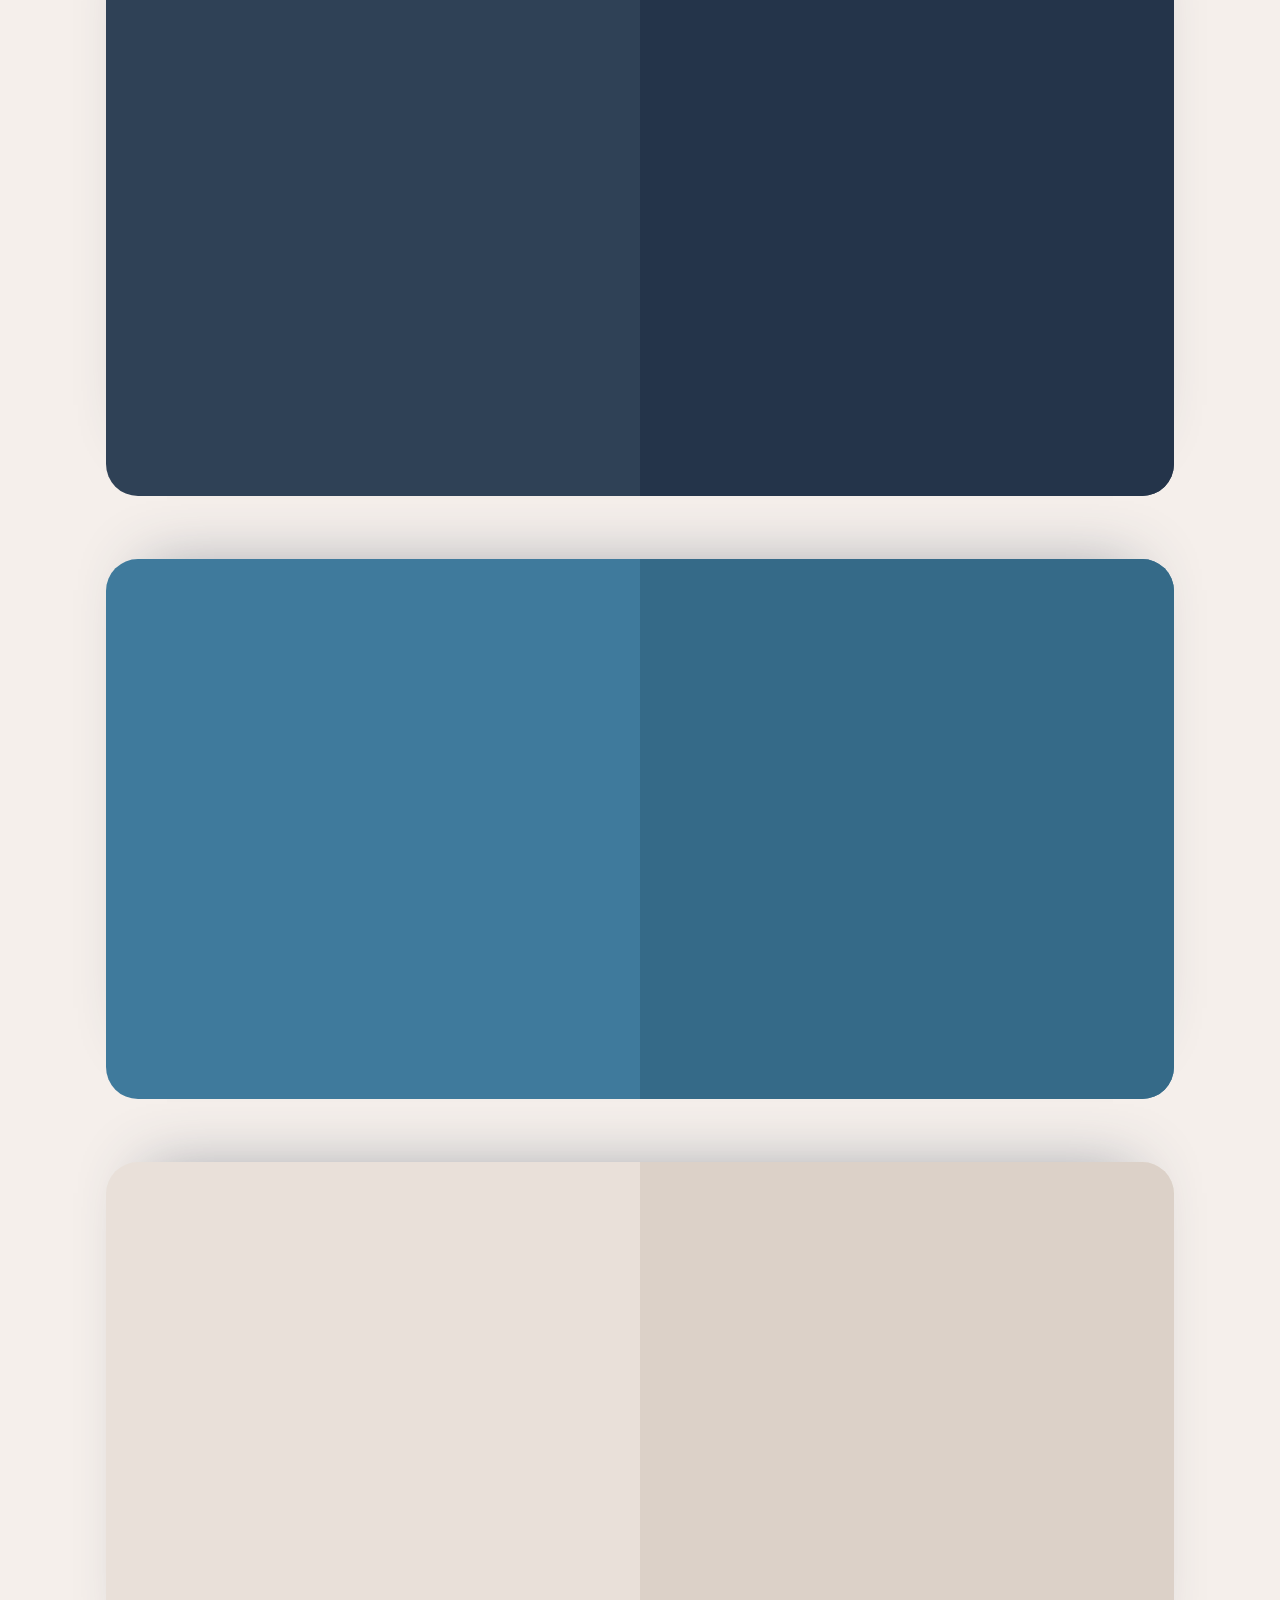
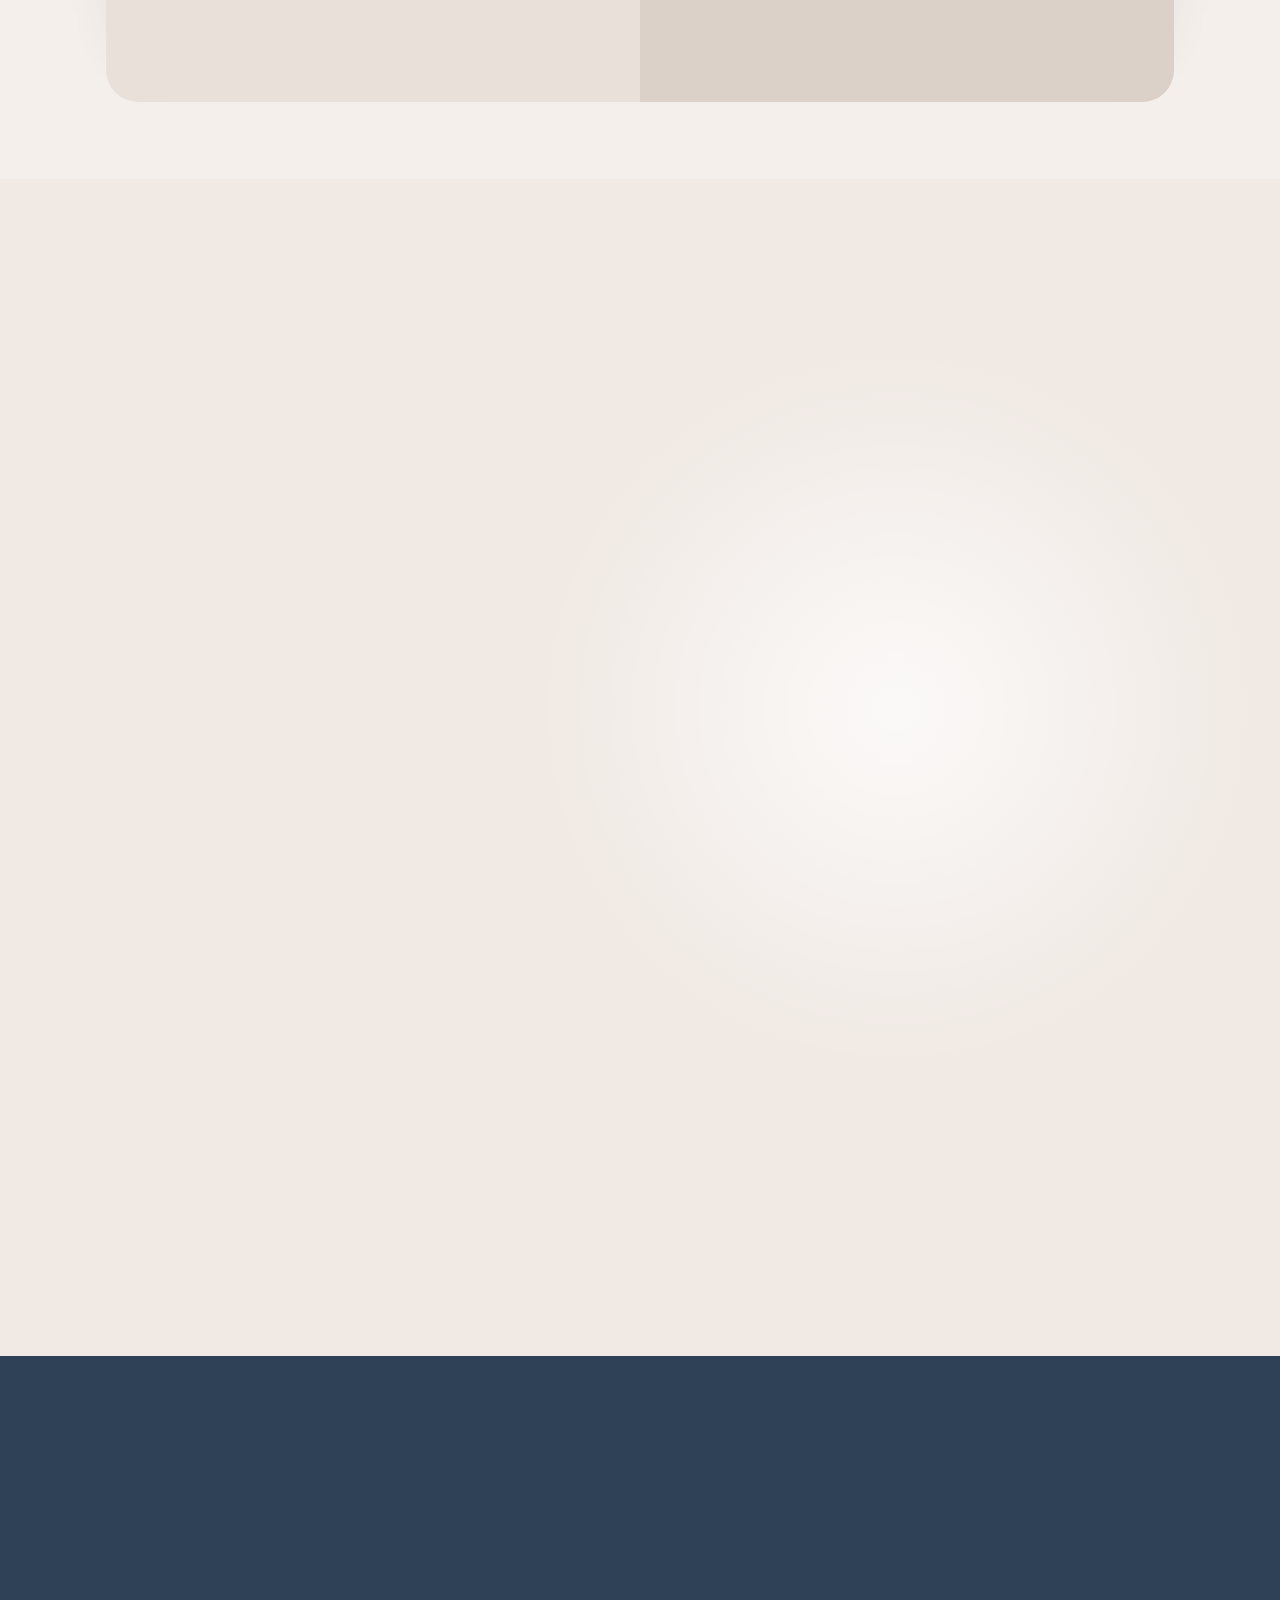
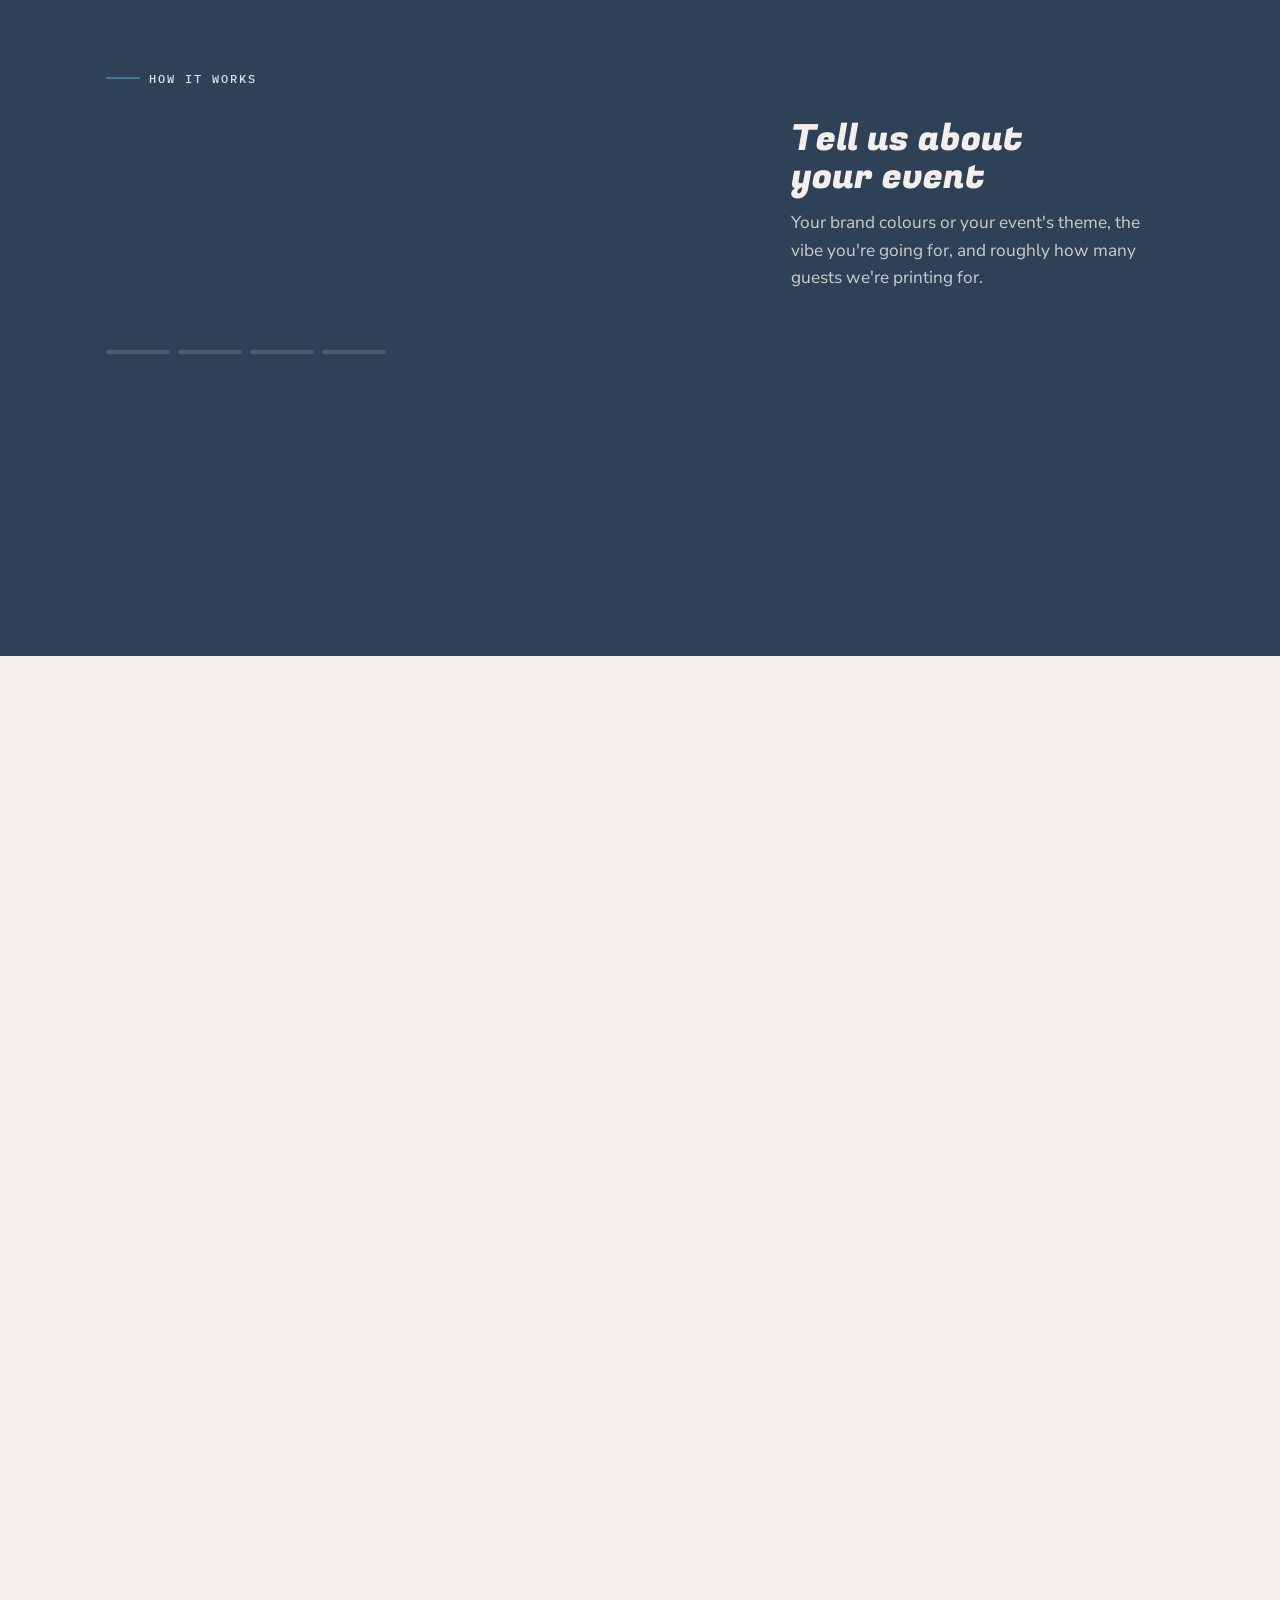
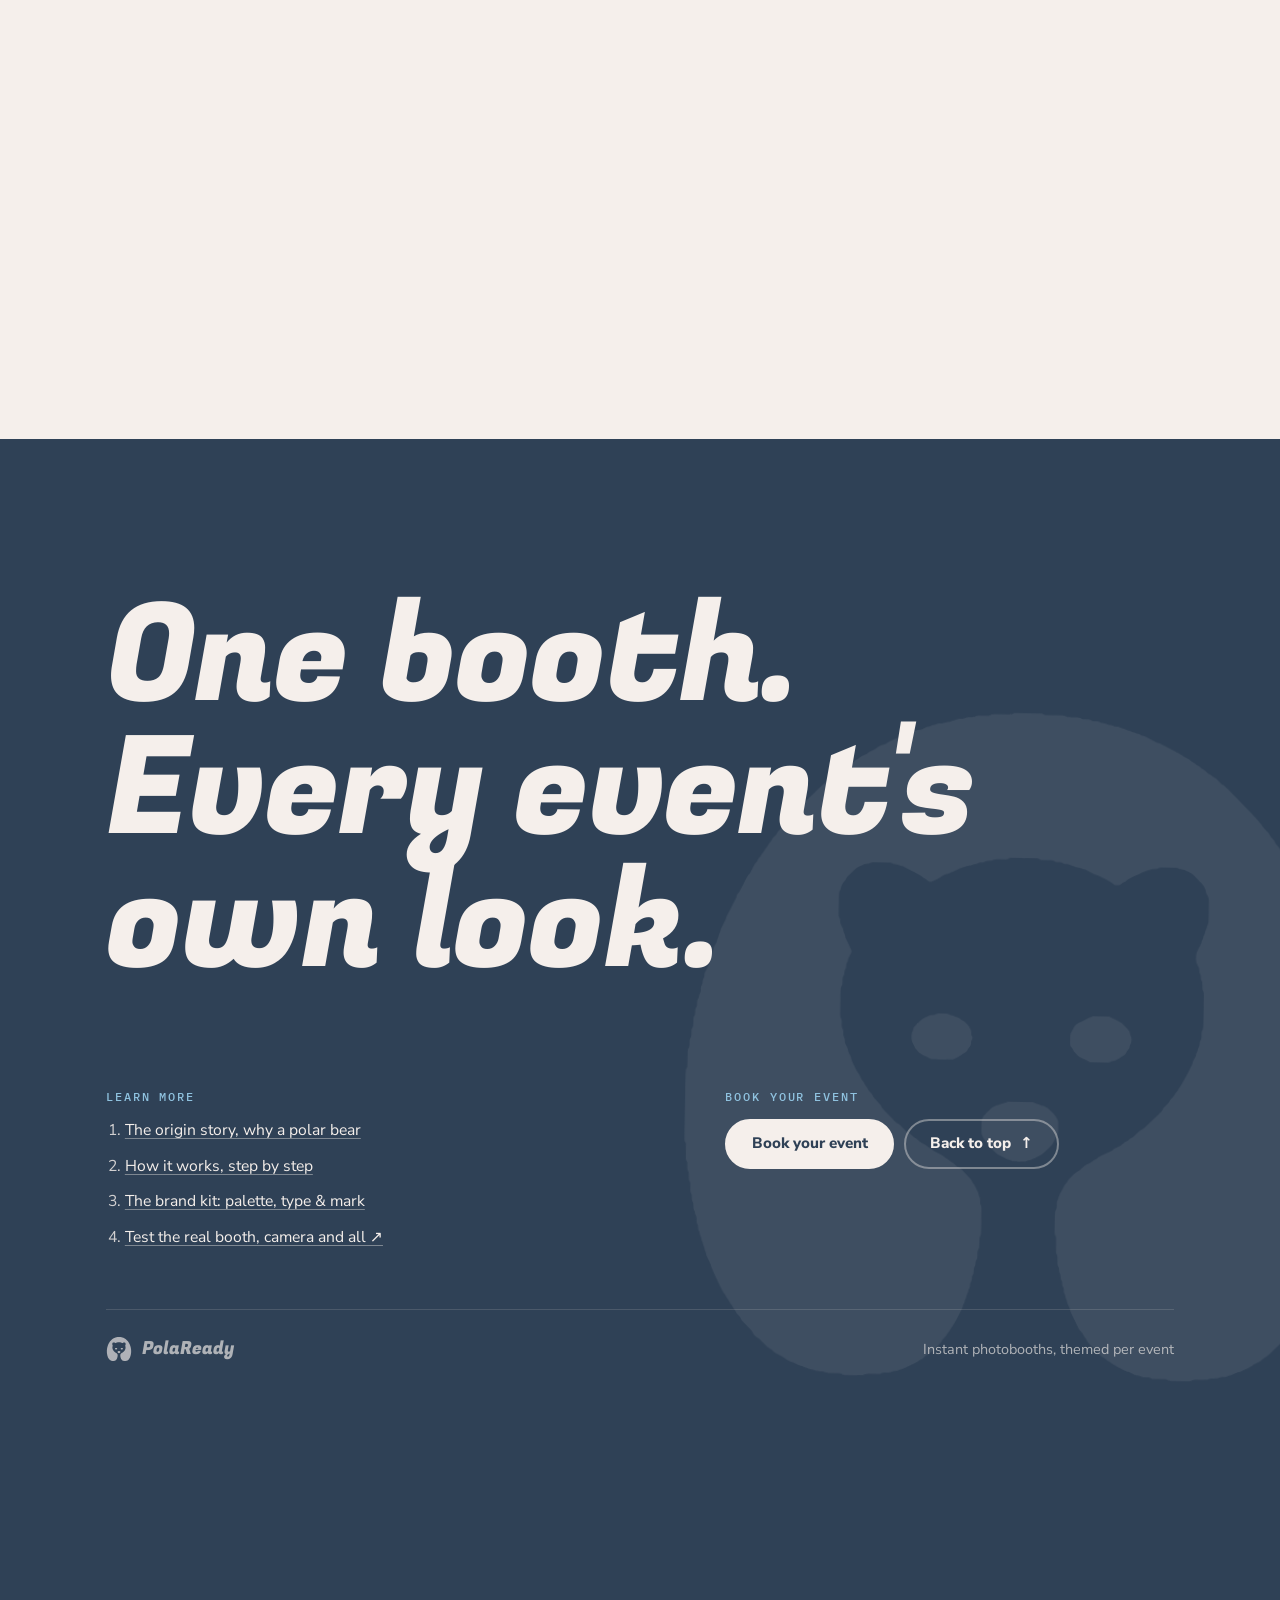
==== commit e26e1938: "Make the story, brand kit and test booth interactive Story (js/play.js, css/play.css): - the hero po" ====
--- a/index.html
+++ b/index.html
@@ -29,8 +29,9 @@
     try { if (sessionStorage.getItem('polaready-curtain')) r.classList.add('curtain-in'); } catch (e) {}
   })(document.documentElement);
 </script>
-<link rel="stylesheet" href="css/site.css?v=25">
+<link rel="stylesheet" href="css/site.css?v=28">
 <link rel="stylesheet" href="css/home.css?v=2">
+<link rel="stylesheet" href="css/play.css?v=1">
 </head>
 <body data-page="marketing" data-intro data-title-ar="بولاريدي — كشك تصوير يُصمَّم لفعاليتك">
 
@@ -112,7 +113,7 @@
       <span class="hx-badge-spin">
         <svg viewBox="0 0 200 200" aria-hidden="true"><defs><path id="hxRing" d="M100,100 m-80,0 a80,80 0 1,1 160,0 a80,80 0 1,1 -160,0"/></defs><text><textPath href="#hxRing" data-i18n="m_badge">Instant prints · Themed per event · </textPath></text></svg>
       </span>
-      <span class="mark" aria-hidden="true"></span>
+      <span class="mark" aria-hidden="true" data-eyes></span>
     </a>
   </div>
 </section>
@@ -414,7 +415,7 @@
       </div>
       <a class="brief-mark" href="story/" aria-label="Read the full story" data-i18n-attr="aria-label:m_sb_cta" data-cursor="m_cur_read">
         <span class="brief-ring" aria-hidden="true"><svg viewBox="0 0 200 200"><defs><path id="sbRing" d="M100,100 m-86,0 a86,86 0 1,1 172,0 a86,86 0 1,1 -172,0"/></defs><text><textPath href="#sbRing" data-i18n="m_sb_ring">Why a polar bear · Read the story · </textPath></text></svg></span>
-        <span class="brief-disc"><span class="mark"></span></span>
+        <span class="brief-disc"><span class="mark" data-eyes="navy"></span></span>
       </a>
     </div>
   </div>
@@ -449,12 +450,13 @@
   <div class="foot-word" aria-hidden="true"><span>P</span><span>o</span><span>l</span><span>a</span><span>R</span><span>e</span><span>a</span><span>d</span><span>y</span></div>
 </footer>
 
-<script src="js/i18n.js?v=16"></script>
+<script src="js/i18n.js?v=17"></script>
 <script src="js/vendor/gsap.min.js?v=3.15.0"></script>
 <script src="js/vendor/ScrollTrigger.min.js?v=3.15.0"></script>
 <script src="js/vendor/SplitText.min.js?v=3.15.0"></script>
 <script src="js/vendor/lenis.min.js?v=1.3.26"></script>
-<script src="js/site.js?v=21"></script>
+<script src="js/site.js?v=22"></script>
 <script src="js/home.js?v=1"></script>
+<script src="js/play.js?v=1"></script>
 </body>
 </html>
--- a/css/site.css
+++ b/css/site.css
@@ -47,6 +47,9 @@
   overflow-x:clip;
 }
 img,svg{max-width:100%;display:block}
+/* nothing tilted, thrown or parallaxed near an edge may widen the page on a
+   phone; clip (not hidden) so sticky sections inside keep working */
+main{overflow-x:clip}
 a{color:inherit}
 p{margin:0 0 1.1em;text-wrap:pretty}
 h1,h2,h3,h4{margin:0;font-weight:400;text-wrap:balance}
@@ -199,6 +202,10 @@
 .nav.dark .lang button[aria-pressed="true"]{background:var(--cream);color:var(--navy)}
 .nav.dark ul a{color:rgba(245,239,235,.72)}
 .nav.dark ul a:hover,.nav.dark ul a.on{background:var(--cream);color:var(--navy)}
+/* ghost buttons in the bar would be navy on navy once it goes dark */
+.nav.dark .btn.ghost{color:var(--cream);border-color:rgba(245,239,235,.45)}
+.nav.dark .btn.ghost:hover{background:var(--cream);color:var(--navy)}
+.nav.dark .btn:not(.ghost){background:var(--cream);color:var(--navy);border-color:var(--cream)}
 @media (max-width:860px){.nav ul{display:none}.nav .in{justify-content:space-between}}
 /* phones: the nav button never wraps, and gives way entirely when the bar
    is too narrow for brand + language switch + button (every section has
--- a/css/play.css
+++ b/css/play.css
@@ -0,0 +1,133 @@
+/* ==========================================================================
+   PolaReady — the interactive bits (see js/play.js)
+   Loaded on the story and the brand kit, after site.css.
+   ========================================================================== */
+
+/* -------------------------------------------------------------- shared */
+.pageflash{position:fixed;inset:0;z-index:590;background:#fff;opacity:0;pointer-events:none}
+.pageflash.pop{animation:pageflash .7s ease-out}
+@keyframes pageflash{0%{opacity:0}8%{opacity:.92}100%{opacity:0}}
+.burstdot{position:fixed;z-index:595;border-radius:50%;pointer-events:none;margin:-4px 0 0 -4px}
+.play-hint{
+  display:inline-flex;align-items:center;gap:.55em;margin:0;
+  font:500 .72rem/1.3 var(--f-mono);letter-spacing:.12em;text-transform:uppercase;color:var(--ink-soft);
+}
+.play-hint::before{content:"";width:7px;height:7px;border-radius:50%;background:var(--glacier);flex:none;animation:hintpulse 1.8s ease-in-out infinite}
+html[dir="rtl"] .play-hint{letter-spacing:0;font:700 .85rem/1.4 "Cairo",sans-serif}
+@keyframes hintpulse{0%,100%{transform:scale(1);opacity:1}50%{transform:scale(1.7);opacity:.35}}
+
+/* eyes: catchlights laid over a mark (positioned by play.js) */
+.eyes{position:absolute;pointer-events:none;z-index:2;transform-origin:50% 50%}
+.eyes i{position:absolute;width:3.1%;aspect-ratio:1;border-radius:50%;background:var(--catch,#f5efeb);top:48.9%;margin:-1.55% 0 0 -1.55%}
+.eyes i:first-child{left:38.8%}
+.eyes i:last-child{left:60.8%}
+
+/* snow, now on a canvas */
+.snow.live b{display:none}
+.snow canvas{position:absolute;inset:0;display:block}
+.hero,.kit-hero{cursor:crosshair}
+
+/* ---------------------------------------------------------- the story */
+/* the polaroid you can shoot and throw */
+.stagecard{position:relative;flex-direction:column}
+.pdrag{position:relative;z-index:3;touch-action:none;outline:none}
+.pdrag:focus-visible .pcard{outline:3px solid var(--glacier);outline-offset:6px}
+.stagecard .play-hint{position:absolute;bottom:-44px;inset-inline:0;justify-content:center}
+@media (max-width:959px){.stagecard .play-hint{position:static;margin-top:26px}}
+
+/* the filter lens you can drag */
+.sci-fig{touch-action:pan-y;user-select:none}
+.fig-hint{
+  position:absolute;top:16px;inset-inline:0;margin:auto;width:max-content;z-index:5;
+  background:var(--navy);color:var(--cream);padding:9px 14px;border-radius:999px;
+  font:500 .68rem/1 var(--f-mono);letter-spacing:.14em;text-transform:uppercase;
+  box-shadow:0 12px 24px -12px rgba(47,65,86,.7);animation:bob 4s ease-in-out infinite;transition:opacity .4s,transform .4s;
+}
+html[dir="rtl"] .fig-hint{letter-spacing:0;font:700 .82rem/1 "Cairo",sans-serif}
+.sci-fig.touched .fig-hint{opacity:0;transform:translateY(-10px);animation:none}
+.sci-fig .lens i{transition:transform .25s var(--ease)}
+.sci-fig:active .lens i{transform:scale(1.18)}
+
+/* caption cards: copy on click, shuffle */
+.says .say{cursor:pointer}
+.says .say:active{transform:scale(.97)}
+.says-bar{display:flex;flex-wrap:wrap;align-items:center;gap:14px 22px;margin-top:22px}
+.shuffle .ic{transition:none}
+
+/* Pola + Ready */
+.name .pr .pola,.name .pr .ready{cursor:grab;touch-action:none;user-select:none;position:relative}
+.name .pr .pola:active,.name .pr .ready:active{cursor:grabbing}
+.name-hint{justify-content:center;margin:-1.4rem 0 2.4rem}
+
+/* ------------------------------------------------------- brand kit tools */
+.cl,.mp{display:grid;gap:clamp(18px,3vw,32px);grid-template-columns:1fr;align-items:stretch}
+@media (min-width:860px){.cl,.mp{grid-template-columns:300px 1fr}}
+.cl-ctl,.mp-ctl{background:var(--surface);border:1px solid var(--line);border-radius:24px;padding:24px;display:flex;flex-direction:column;gap:12px;position:relative}
+.cl-ctl h4,.mp-ctl h4{font:500 .72rem/1 var(--f-mono);letter-spacing:.14em;text-transform:uppercase;color:var(--ink-soft);margin:6px 0 0}
+.cl-sw{display:flex;gap:10px;flex-wrap:wrap}
+.cl-sw button{width:42px;height:42px;border-radius:50%;padding:0;cursor:pointer;background:var(--c);border:2px solid #fff;box-shadow:0 0 0 1.5px var(--line);transition:transform .3s var(--ease),box-shadow .3s}
+.cl-sw button:hover{transform:scale(1.12)}
+.cl-sw button[aria-pressed="true"]{box-shadow:0 0 0 3px var(--navy);transform:scale(1.1)}
+.cl-swap{align-self:flex-start;display:grid;place-items:center;width:44px;height:44px;border-radius:12px;border:1px solid var(--line);background:var(--surface-2);color:var(--navy);cursor:pointer}
+.cl-swap:hover{background:var(--navy);color:var(--cream)}
+.cl-prev{
+  border-radius:28px;padding:clamp(26px,4vw,48px);border:1px solid var(--line);min-height:320px;
+  display:flex;flex-direction:column;justify-content:space-between;gap:16px;
+  transition:background .5s var(--ease),color .5s var(--ease);
+}
+.cl-big{font:400 clamp(2rem,4.6vw,3.8rem)/1 var(--f-display)}
+.cl-small{margin:0;font-size:.95rem;max-width:44ch;opacity:.9}
+.cl-score{display:flex;align-items:baseline;gap:2px;font:400 clamp(3.4rem,8vw,6rem)/1 var(--f-display);font-variant-numeric:tabular-nums}
+.cl-to{font-size:.5em;opacity:.7}
+.cl-verdict{font:800 .95rem/1.2 var(--f-body)}
+.cl-badges{display:flex;gap:8px;flex-wrap:wrap}
+.cl-badges span{font:700 .72rem/1 var(--f-mono);letter-spacing:.1em;text-transform:uppercase;padding:8px 12px;border-radius:999px;border:1.5px solid currentColor;opacity:.35;text-decoration:line-through;transition:opacity .3s,background .3s}
+.cl-badges span.pass{opacity:1;text-decoration:none}
+.cl-badges span.pass::before{content:"✓ "}
+
+.tt{margin-top:clamp(28px,4vw,48px);background:var(--surface);border:1px solid var(--line);border-radius:28px;overflow:hidden}
+.tt-bar{display:flex;flex-wrap:wrap;justify-content:space-between;align-items:center;gap:14px;padding:16px 20px;border-bottom:1px solid var(--line);background:var(--surface-2)}
+.tt-fonts{display:flex;flex-wrap:wrap;gap:6px}
+.tt-fonts button{font-size:.9rem;padding:9px 14px;border-radius:999px;border:1.5px solid var(--line);background:var(--surface);color:var(--navy);cursor:pointer;transition:background .25s,color .25s,border-color .25s}
+.tt-fonts button[aria-pressed="true"]{background:var(--navy);color:var(--cream);border-color:var(--navy)}
+.tt-size{display:flex;align-items:center;gap:10px;font:500 .72rem/1 var(--f-mono);letter-spacing:.12em;text-transform:uppercase;color:var(--ink-soft)}
+.tt-size output{min-width:4.5ch;font-variant-numeric:tabular-nums}
+input[type="range"]{accent-color:var(--glacier);width:150px}
+.tt-stage{
+  padding:clamp(24px,4vw,48px);min-height:220px;outline:none;color:var(--navy);
+  font-family:"Fugaz One",sans-serif;line-height:1.1;overflow-wrap:anywhere;cursor:text;
+}
+.tt-stage:focus{box-shadow:inset 0 0 0 2px var(--glacier)}
+.tt-stage{caret-color:var(--glacier)}
+body.cursor-on [contenteditable],body.cursor-on [contenteditable] *{cursor:text!important}
+
+.mp-stage{
+  --ms:56%;position:relative;border-radius:28px;min-height:380px;display:grid;place-items:center;overflow:hidden;
+  border:1px solid var(--line);transition:background .5s var(--ease),color .5s var(--ease);perspective:800px;
+}
+.mp-stage[data-ground="cream"]{background:var(--cream);color:var(--navy)}
+.mp-stage[data-ground="navy"]{background:var(--navy);color:var(--cream)}
+.mp-stage[data-ground="glacier"]{background:var(--glacier);color:var(--cream)}
+.mp-stage[data-ground="photo"]{background:url("data:image/svg+xml;utf8,<svg xmlns='http://www.w3.org/2000/svg' viewBox='0 0 400 300' preserveAspectRatio='xMidYMid slice'><rect width='400' height='300' fill='%23d7e6ec'/><circle cx='292' cy='82' r='34' fill='%23fff'/><path d='M0 200 L82 118 L138 168 L232 84 L316 176 L400 128 V300 H0Z' fill='%23b6cdd9'/><path d='M0 236 L104 176 L184 220 L280 158 L400 226 V300 H0Z' fill='%238db0c4'/><rect y='248' width='400' height='52' fill='%23f5efeb'/></svg>") center/cover;color:var(--navy)}
+.mp-box{position:relative;width:min(var(--ms),300px);aspect-ratio:1;display:block;transition:width .2s}
+.mp-box::before{content:"";position:absolute;inset:-14%;border:1.5px dashed currentColor;border-radius:6px;opacity:0;transform:scale(.9);transition:opacity .35s,transform .35s var(--ease)}
+.mp-stage.show-space .mp-box::before{opacity:.7;transform:none}
+.mp-mark{--s:100%;display:block}
+.mp-grounds{display:flex;flex-wrap:wrap;gap:6px}
+.mp-grounds button{font:800 .82rem/1 var(--f-body);padding:9px 13px;border-radius:999px;border:1.5px solid var(--line);background:var(--surface);color:var(--navy);cursor:pointer}
+.mp-grounds button[aria-pressed="true"]{background:var(--navy);color:var(--cream);border-color:var(--navy)}
+.mp-size input{width:100%}
+.mp-space{display:flex;align-items:center;gap:10px;font:700 .9rem/1 var(--f-body);color:var(--navy);cursor:pointer}
+.mp-space input{width:18px;height:18px;accent-color:var(--glacier)}
+.mp-spin{align-self:flex-start;margin-top:6px}
+
+.cs{display:grid;gap:16px;grid-template-columns:1fr;align-items:center;margin-bottom:clamp(30px,5vw,56px);background:var(--navy);color:var(--cream);border-radius:28px;padding:clamp(22px,3.4vw,36px)}
+@media (min-width:860px){.cs{grid-template-columns:1fr auto}}
+.cs-window{height:calc(1.25em * 2 + 8px);font:400 clamp(1.3rem,2.6vw,2rem)/1.25 var(--f-display);overflow:hidden;position:relative;mask-image:linear-gradient(transparent,#000 18%,#000 82%,transparent)}
+.cs-line{height:calc(1.25em * 2 + 8px);display:flex;align-items:center}
+.cs-ctl{display:flex;gap:10px;flex-wrap:wrap}
+.cs .btn{background:var(--cream);color:var(--navy);border-color:var(--cream)}
+.cs .btn.ghost{background:transparent;color:var(--cream);border-color:rgba(245,239,235,.4)}
+.cs .btn.ghost:hover{background:var(--cream);color:var(--navy)}
+
+@media (prefers-reduced-motion:reduce){.play-hint::before,.fig-hint{animation:none}}
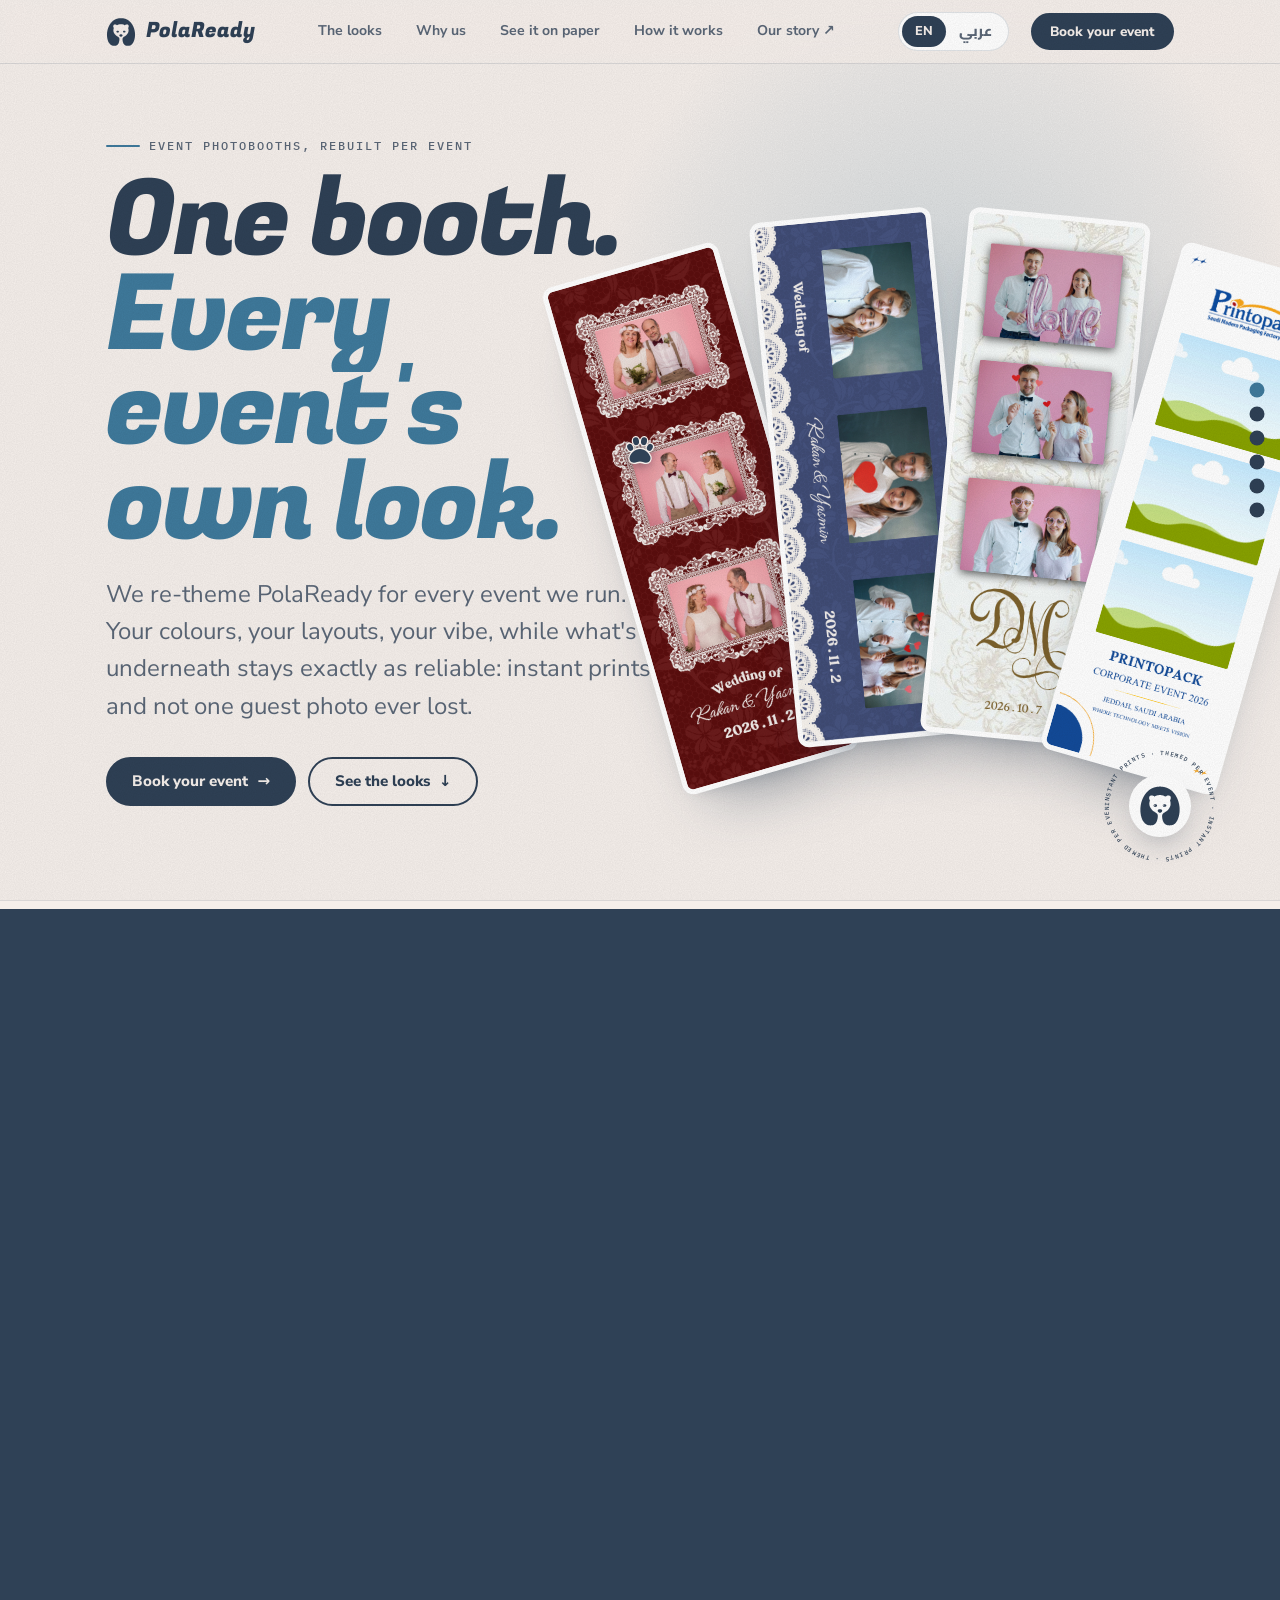
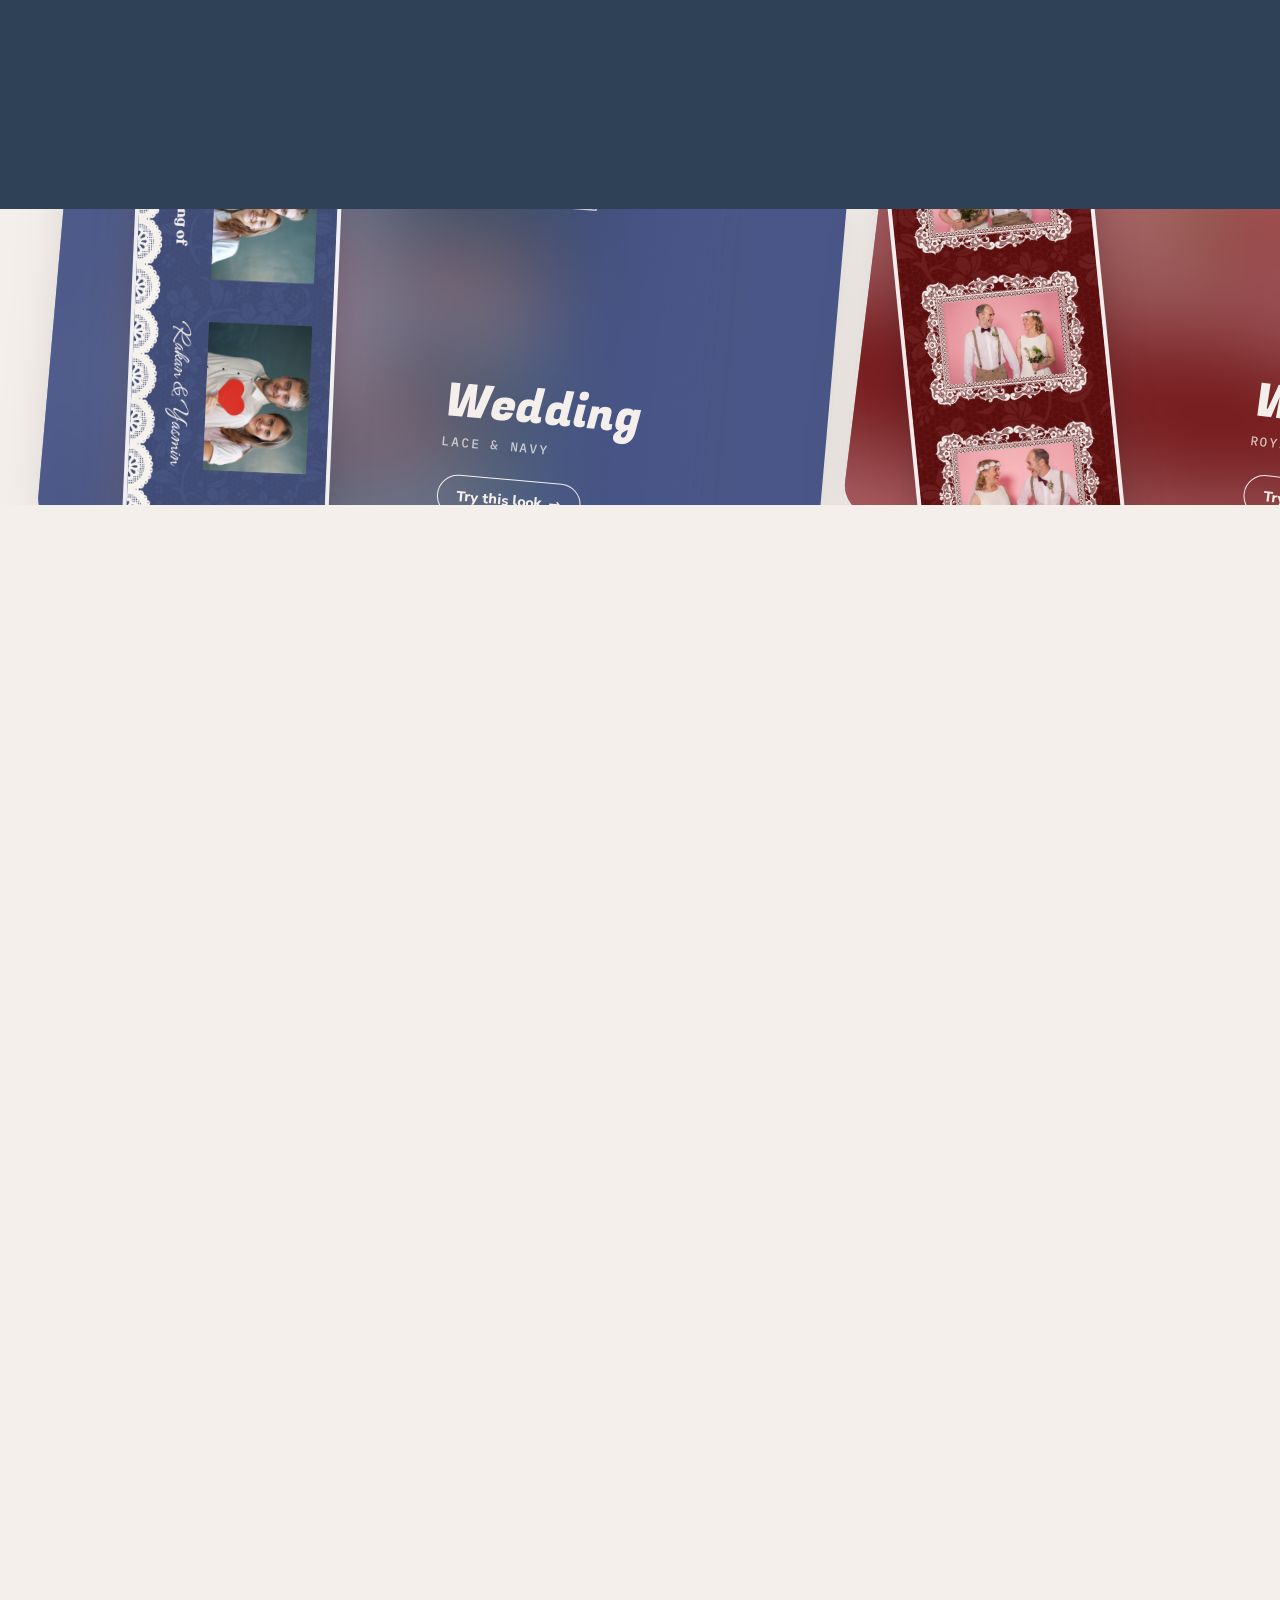
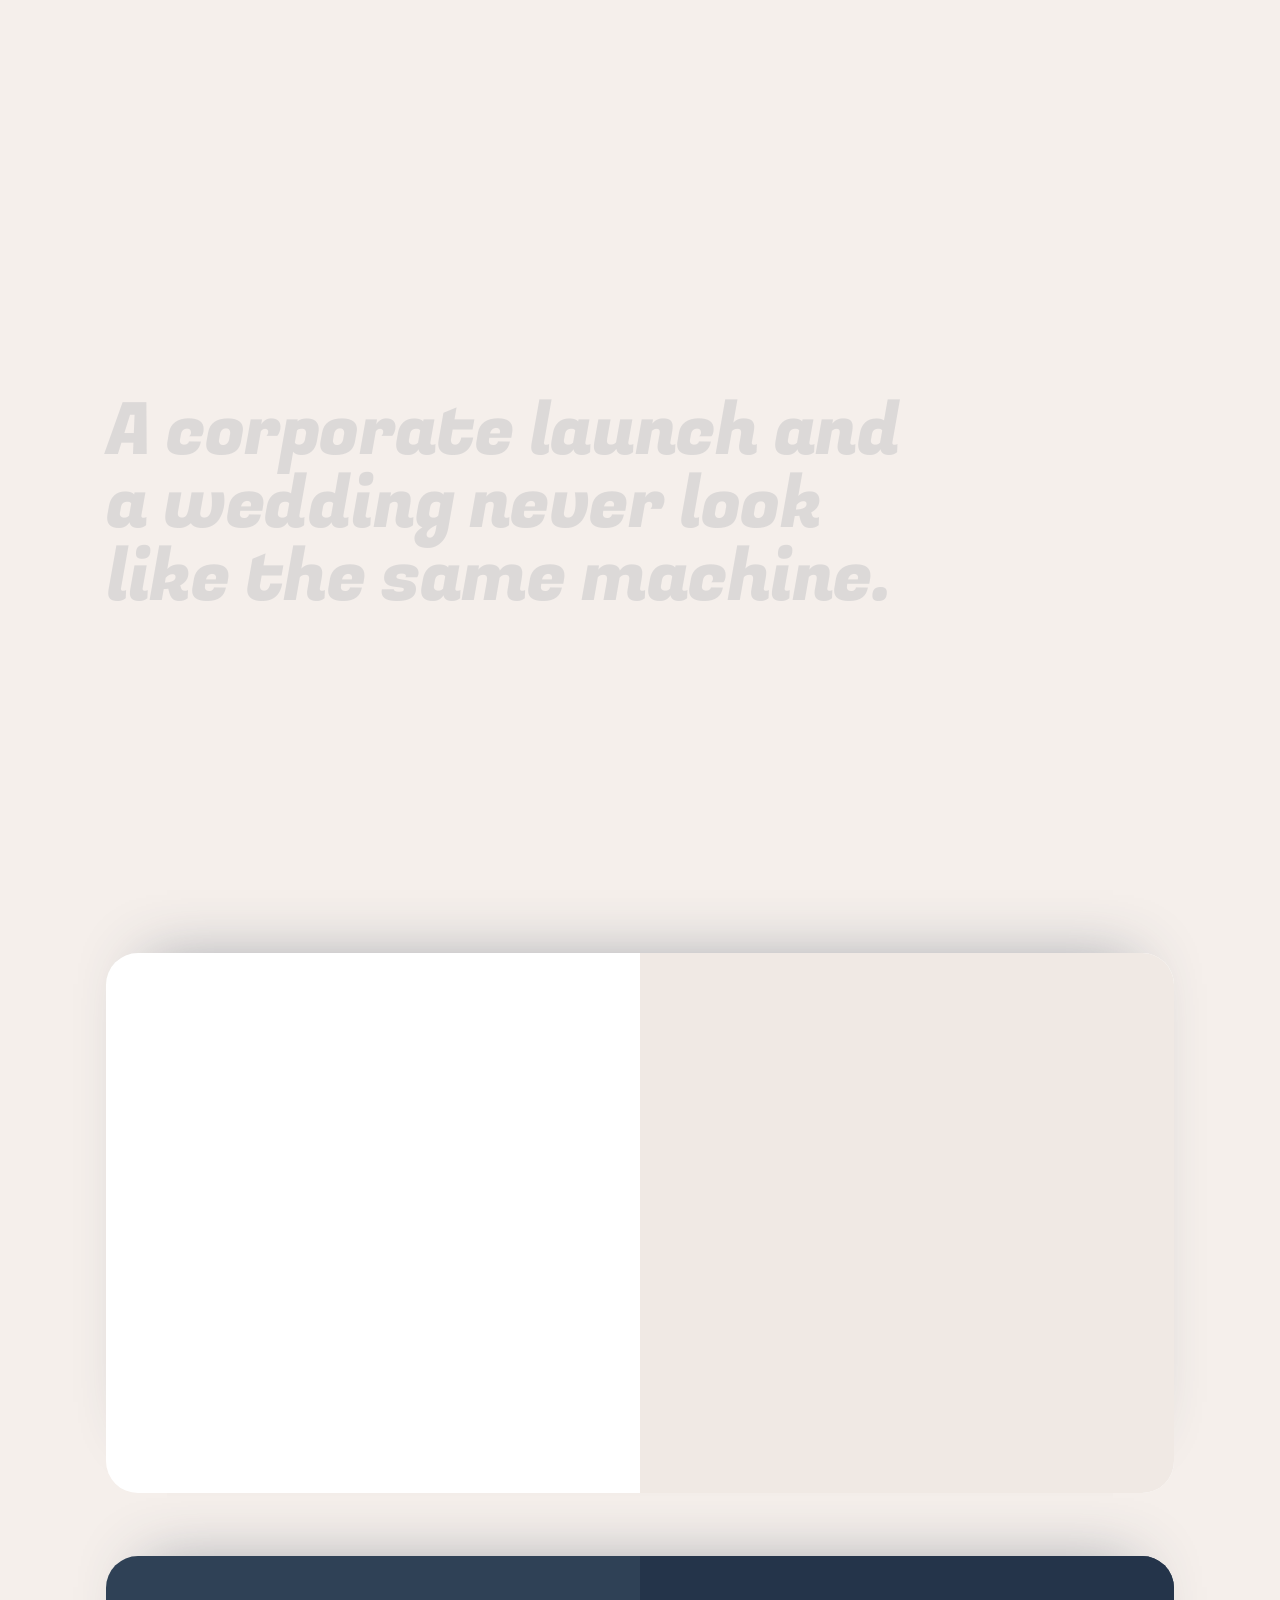
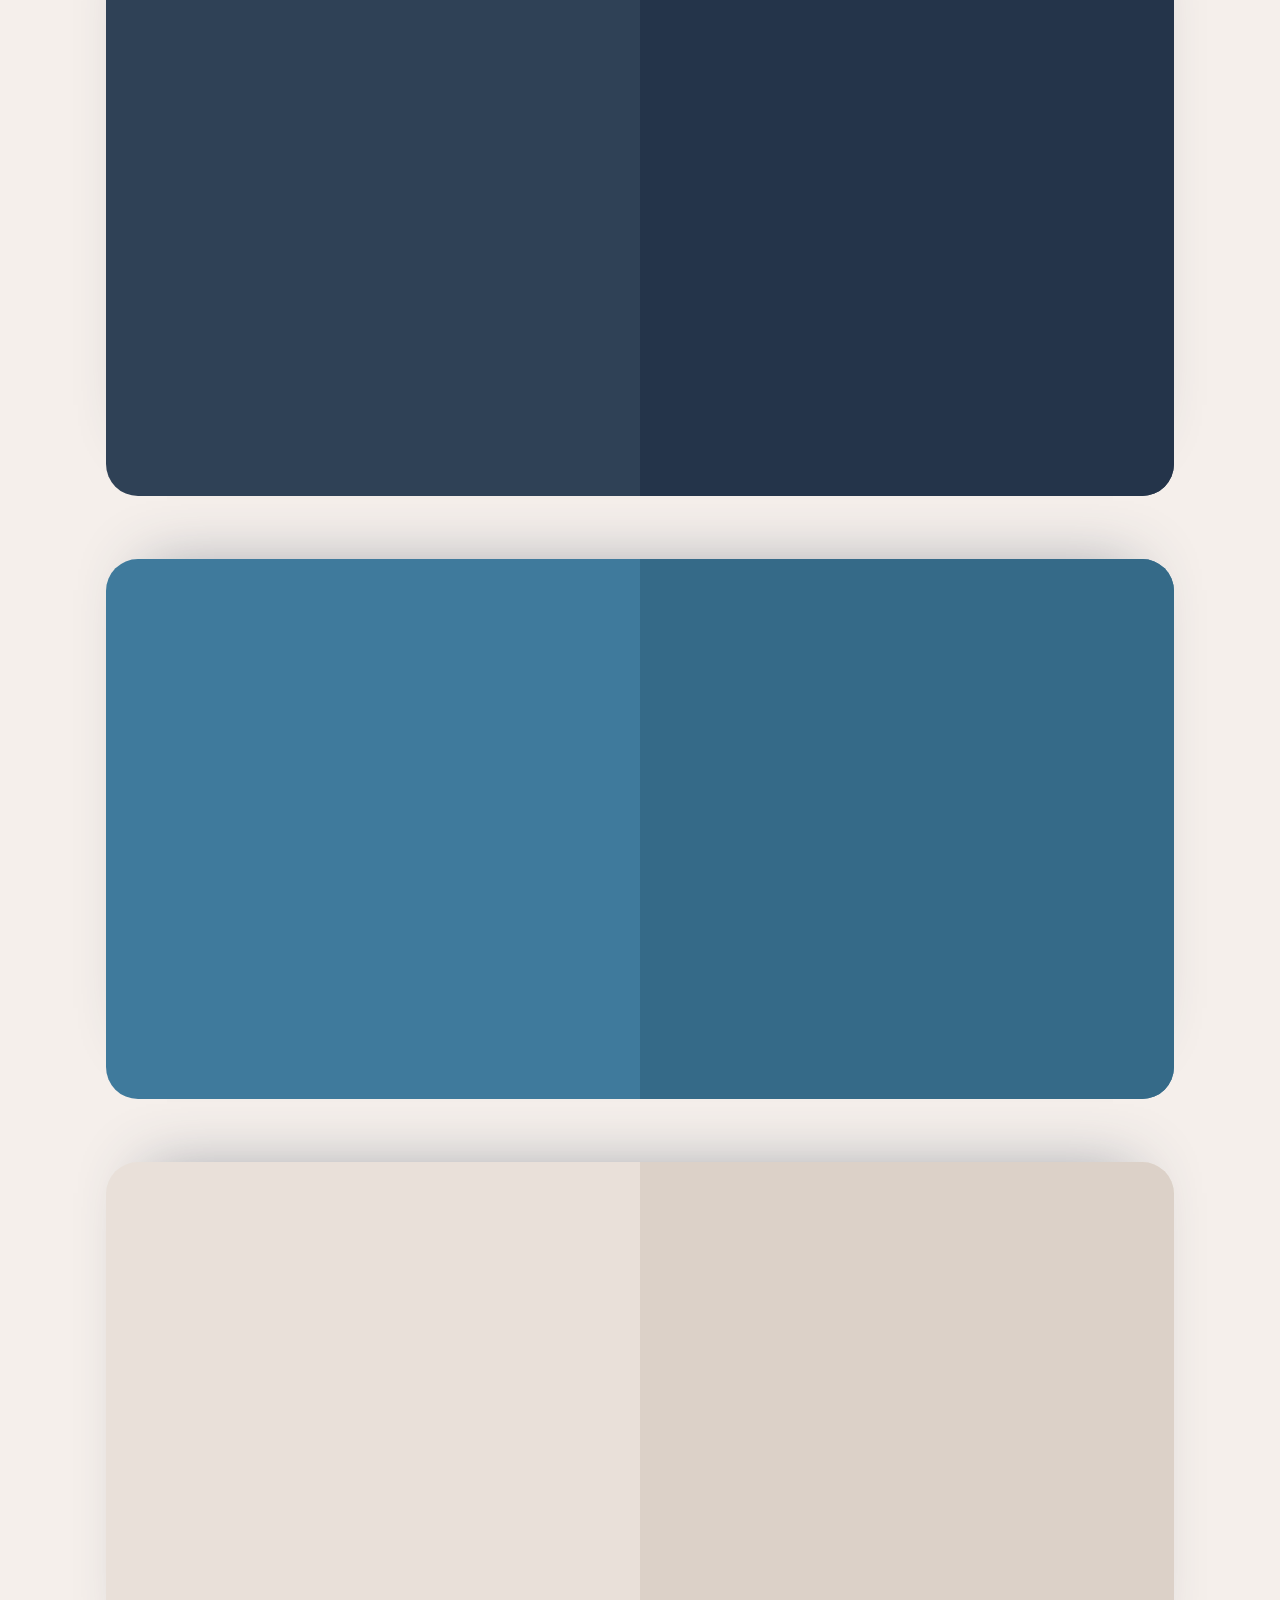
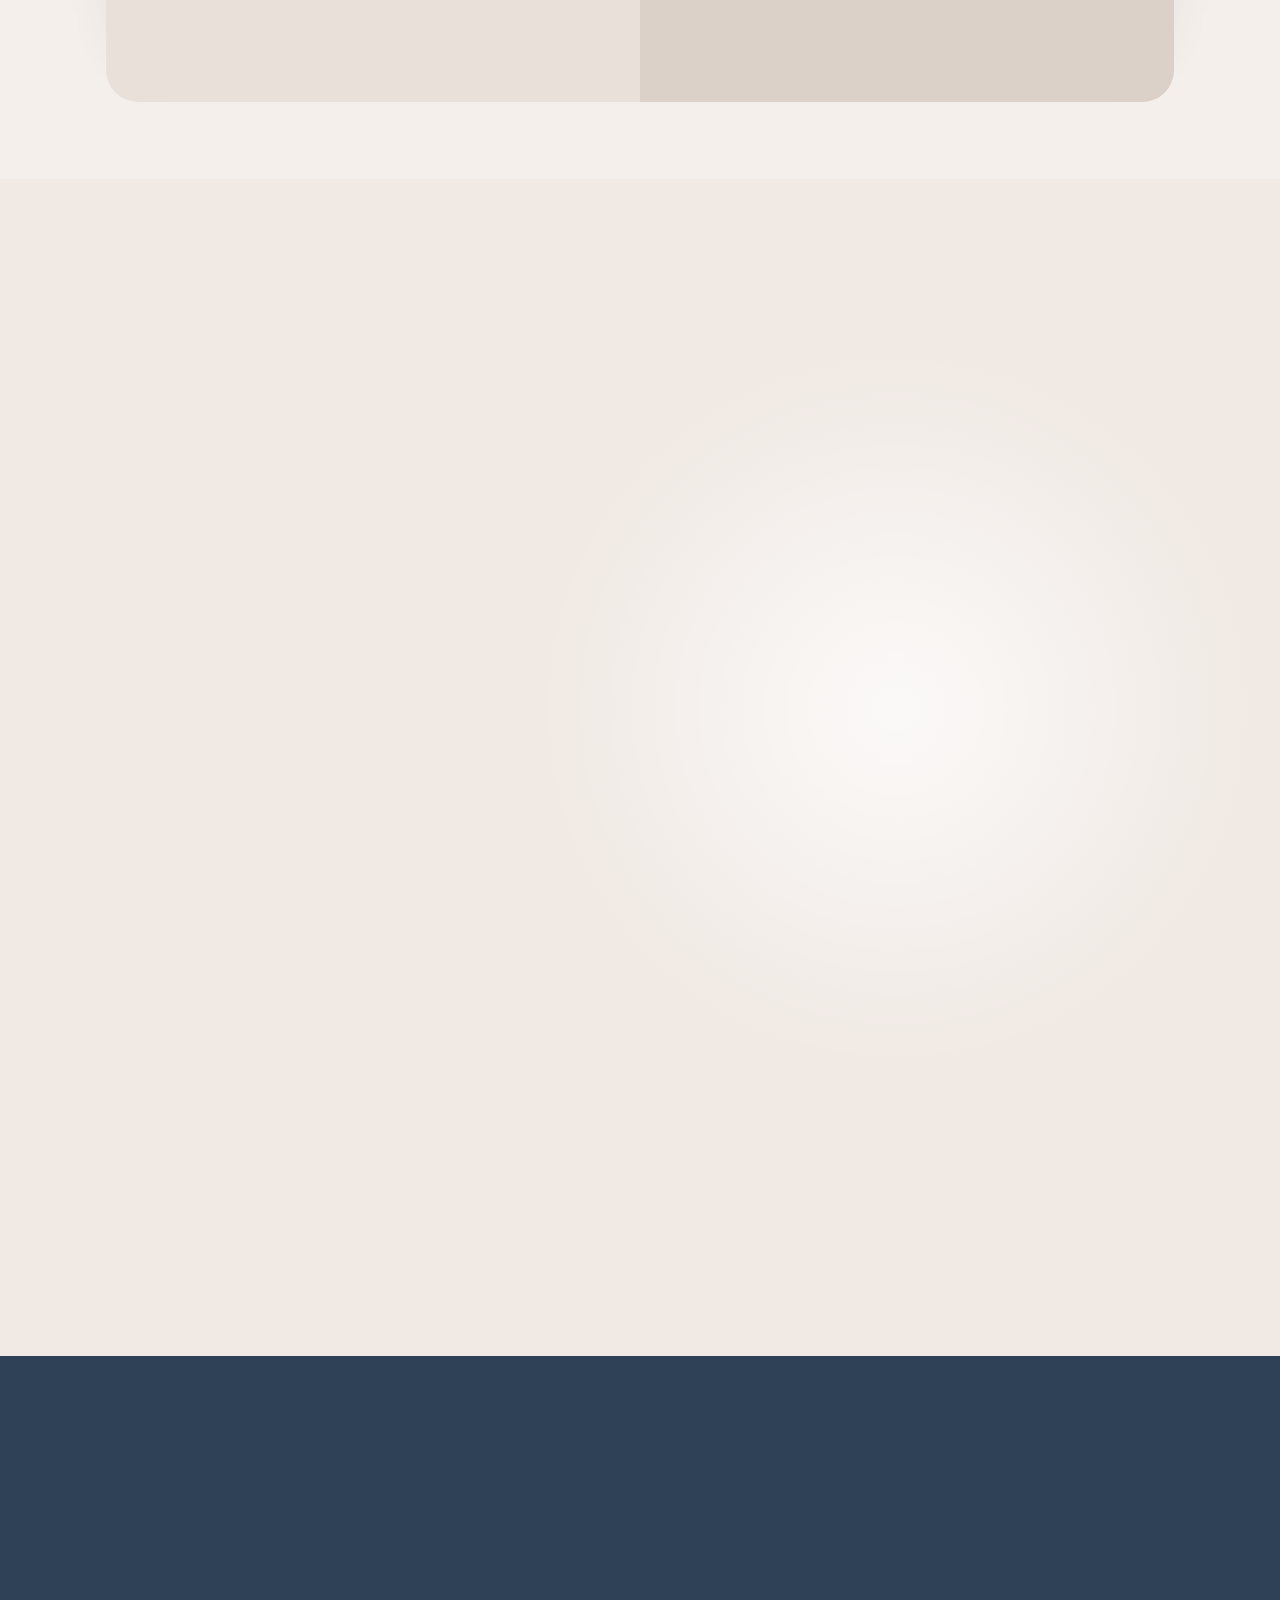
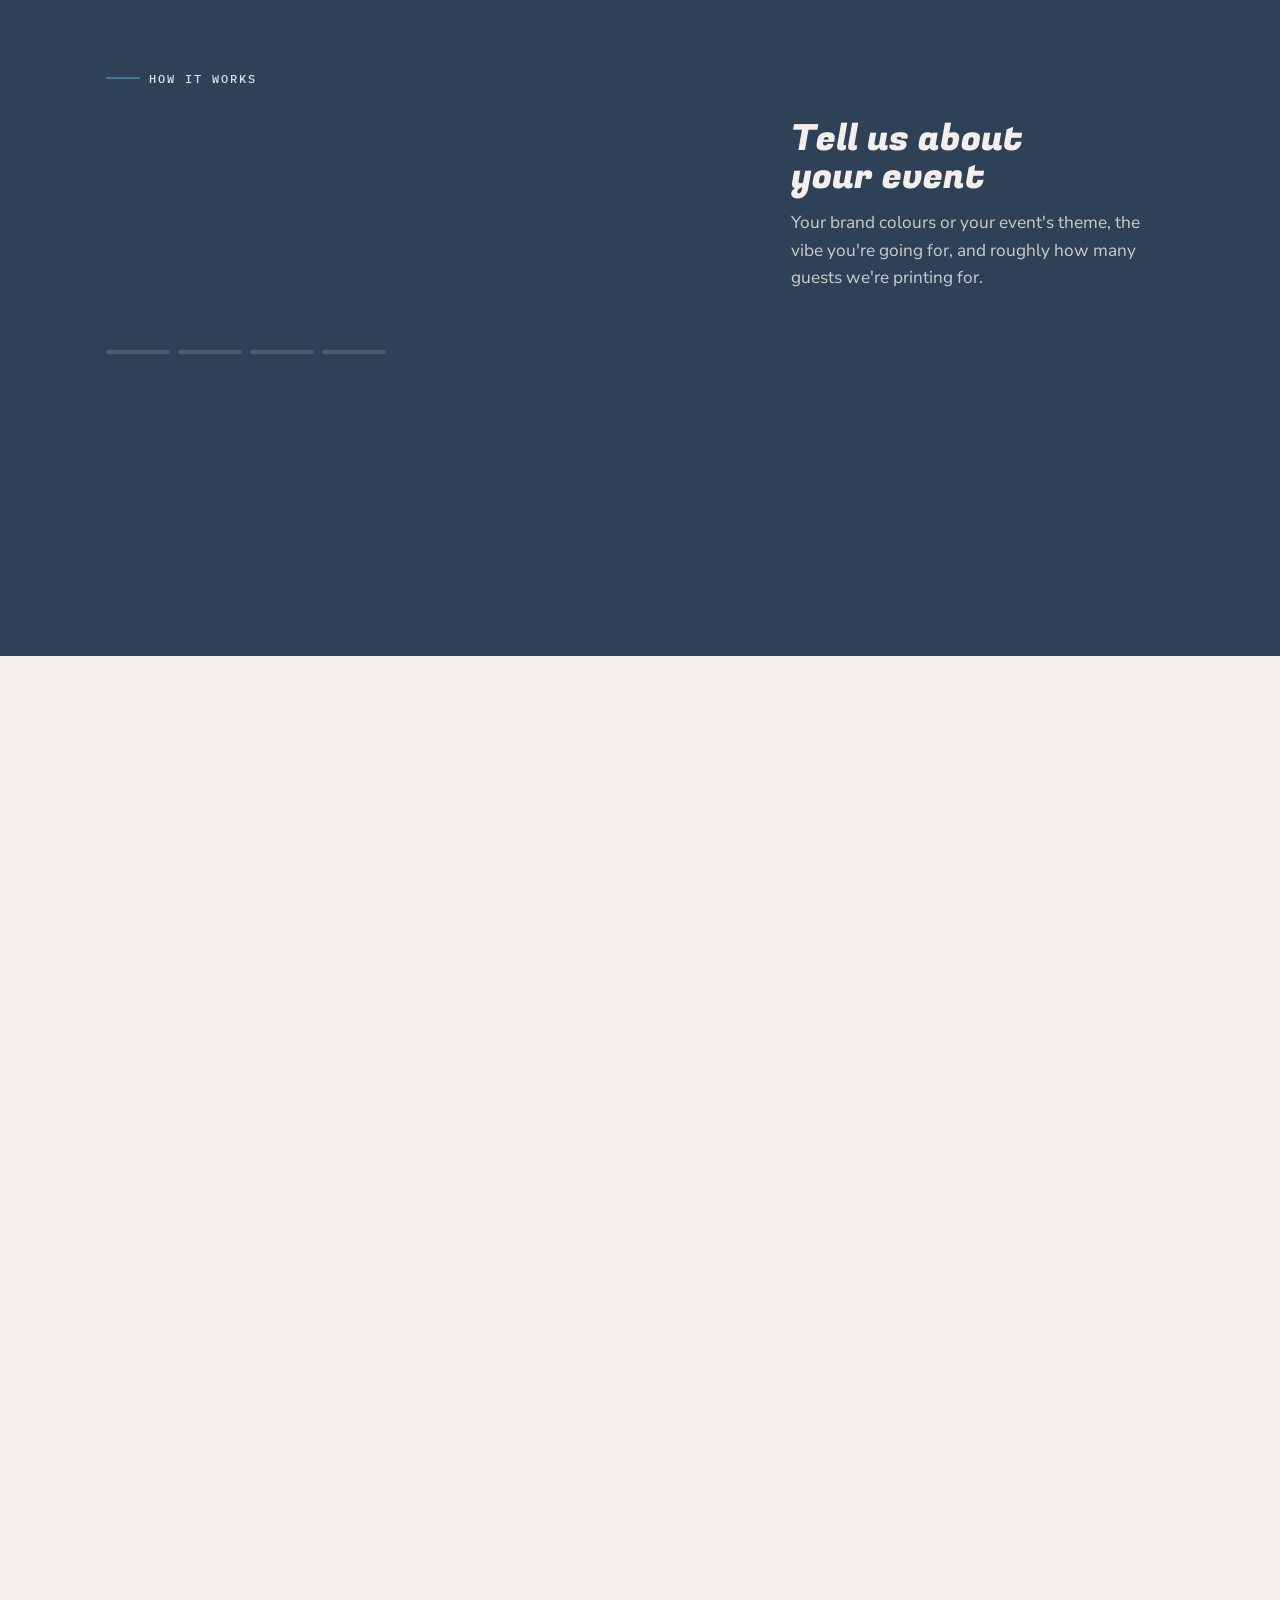
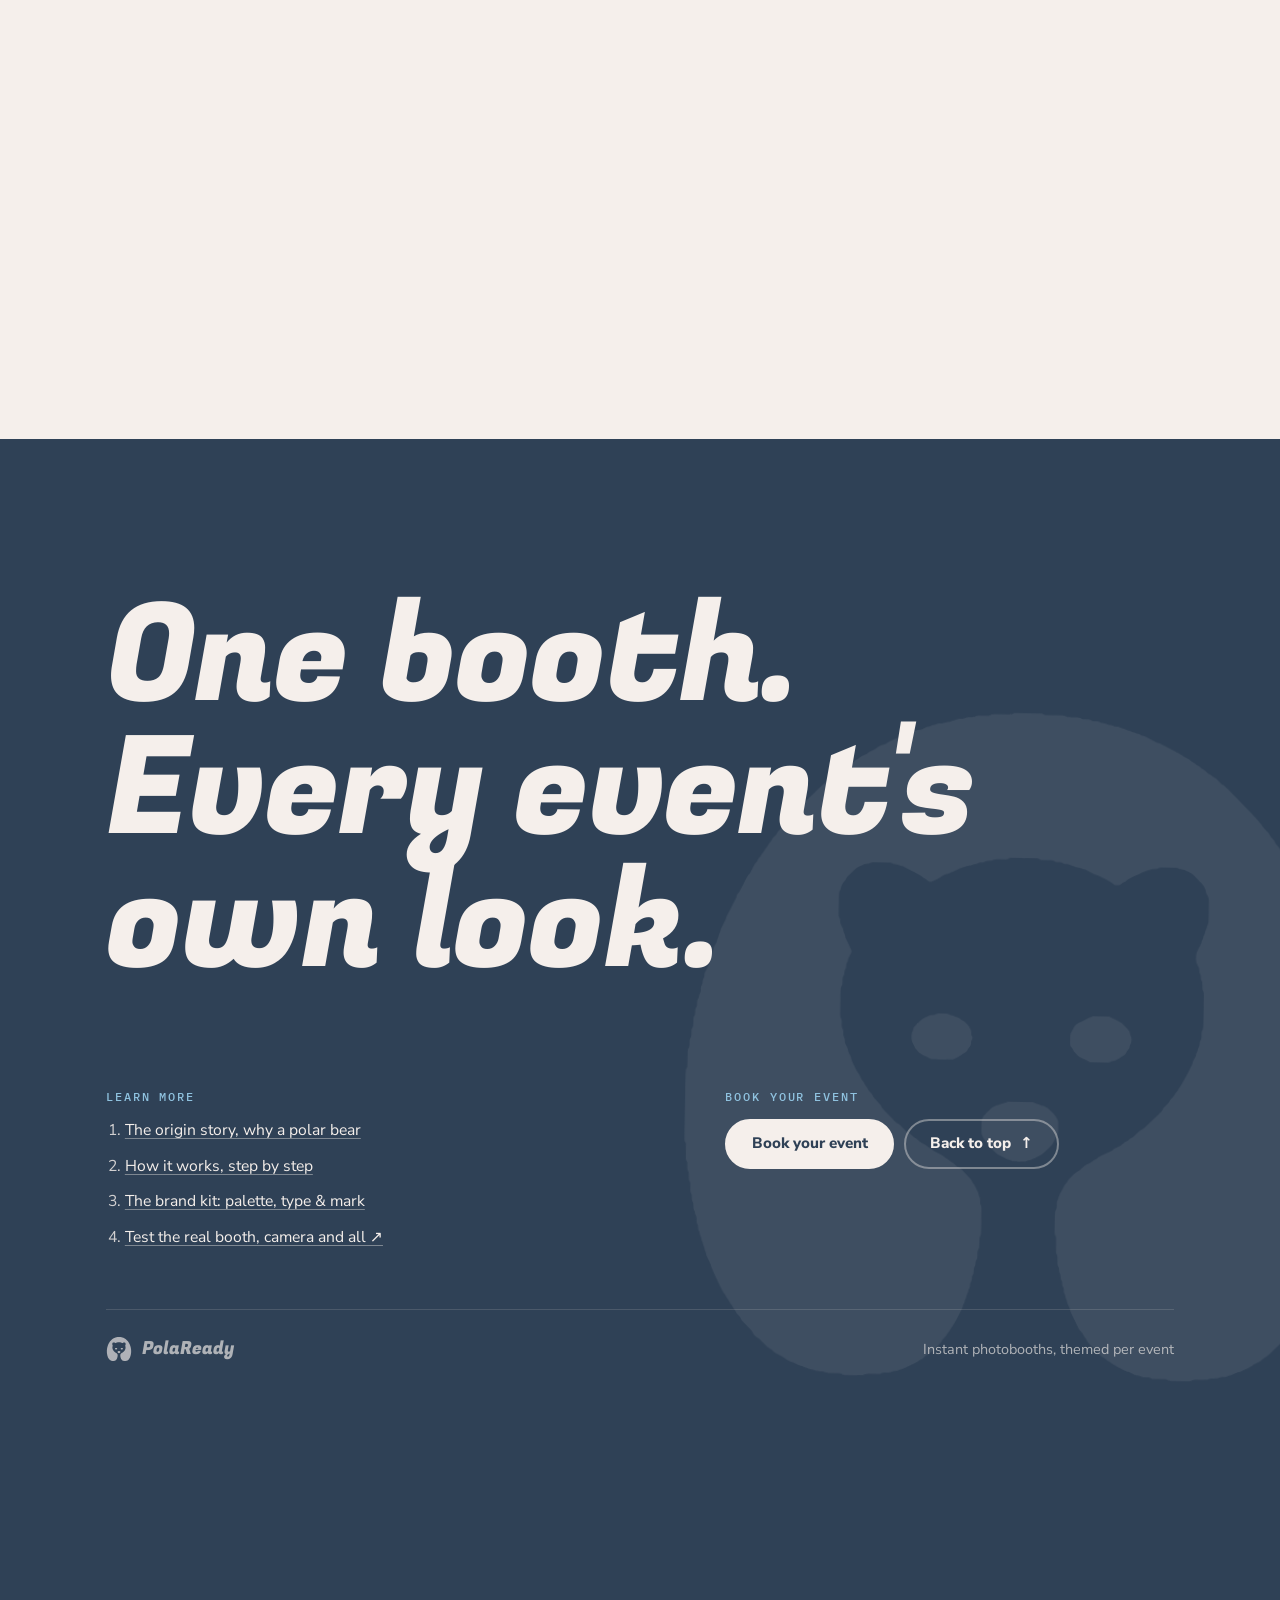
==== commit a7a57f21: "Turn the cursor into a bear paw The dot-and-ring cursor becomes a paw drawn in the mark's rounded la" ====
--- a/index.html
+++ b/index.html
@@ -29,7 +29,7 @@
     try { if (sessionStorage.getItem('polaready-curtain')) r.classList.add('curtain-in'); } catch (e) {}
   })(document.documentElement);
 </script>
-<link rel="stylesheet" href="css/site.css?v=28">
+<link rel="stylesheet" href="css/site.css?v=29">
 <link rel="stylesheet" href="css/home.css?v=2">
 <link rel="stylesheet" href="css/play.css?v=1">
 </head>
@@ -455,7 +455,7 @@
 <script src="js/vendor/ScrollTrigger.min.js?v=3.15.0"></script>
 <script src="js/vendor/SplitText.min.js?v=3.15.0"></script>
 <script src="js/vendor/lenis.min.js?v=1.3.26"></script>
-<script src="js/site.js?v=22"></script>
+<script src="js/site.js?v=23"></script>
 <script src="js/home.js?v=1"></script>
 <script src="js/play.js?v=1"></script>
 </body>
--- a/css/site.css
+++ b/css/site.css
@@ -57,35 +57,47 @@
 :focus-visible{outline:3px solid var(--glacier);outline-offset:3px;border-radius:6px}
 .sr{position:absolute;width:1px;height:1px;overflow:hidden;clip:rect(0 0 0 0);white-space:nowrap}
 
-/* ------------------------------------------------------- custom cursor
+/* ------------------------------------------------- custom cursor: a bear paw
    Fine-pointer devices only (touch/no-hover gets the native cursor
    untouched) and skipped entirely under prefers-reduced-motion - see
    setupCursor in site.js, which only runs the JS half when both of
    those hold. Position tracking has no CSS transition on either
-   element (the dot must track instantly; the ring's lag comes from a
-   JS rAF lerp, not CSS, so the two effects don't double up). Only
-   width/height/colour are allowed to transition. */
+   element (the paw must track instantly; the label disc's lag comes from
+   a JS rAF lerp, not CSS, so the two effects don't double up). */
 /* .cursor-on lives on <body> (set by script), so it is matched on body itself
    - never combined with .js, which is on <html> */
 @media (hover:hover) and (pointer:fine){
   body.cursor-on,body.cursor-on *{cursor:none!important}
   body.cursor-on input,body.cursor-on textarea{cursor:text!important}
 }
-.cursor-dot,.cursor-ring{position:fixed;top:0;left:0;pointer-events:none;z-index:600;border-radius:50%;transform:translate(-50%,-50%);will-change:transform}
-.cursor-dot{width:8px;height:8px;background:var(--navy);transition:background .25s,width .25s var(--ease),height .25s var(--ease)}
-.cursor-ring{width:36px;height:36px;border:1.5px solid rgba(47,65,86,.3);display:grid;place-items:center;transition:width .4s var(--ease),height .4s var(--ease),border-color .3s,background .3s}
-.cursor-label{font:800 .8rem/1 var(--f-body);color:#fff;white-space:nowrap;opacity:0;transform:scale(.5);transition:opacity .2s,transform .4s var(--ease)}
-body.cursor-hover .cursor-dot{width:0;height:0}
-body.cursor-hover .cursor-ring{width:58px;height:58px;background:rgba(63,122,156,.12);border-color:var(--glacier)}
-body.cursor-labeled .cursor-dot{width:0;height:0}
-body.cursor-labeled .cursor-ring{width:96px;height:96px;background:var(--glacier);border-color:transparent}
-body.cursor-labeled .cursor-label{opacity:1;transform:none}
-body.cursor-down .cursor-ring{width:24px;height:24px}
-body.cursor-down.cursor-hover .cursor-ring{width:44px;height:44px}
-body.cursor-down.cursor-labeled .cursor-ring{width:80px;height:80px}
-body.on-dark .cursor-dot{background:var(--cream)}
-body.on-dark .cursor-ring{border-color:rgba(245,239,235,.4)}
-body.on-dark.cursor-hover .cursor-ring{background:rgba(245,239,235,.14);border-color:var(--cream)}
+/* the paw (see setupCursor): its wrapper is positioned and tilted by
+   script every frame, so every size/colour change lives on the svg inside,
+   never on the wrapper's transform */
+.cursor-paw,.cursor-ring{position:fixed;top:0;left:0;pointer-events:none;z-index:600;will-change:transform}
+.cursor-paw{width:34px;height:34px;color:var(--navy);--edge:var(--cream);transition:opacity .2s}
+/* a sticker edge in the opposite tone keeps the paw readable over photos,
+   navy panels and cream alike, wherever the pointer happens to be */
+.cursor-paw svg{display:block;width:100%;height:100%;fill:currentColor;stroke:var(--edge);stroke-width:5;paint-order:stroke;stroke-linejoin:round;
+  overflow:visible;transform-origin:50% 60%;filter:drop-shadow(0 3px 4px rgba(20,30,45,.3));transition:transform .35s cubic-bezier(.34,1.56,.64,1),color .25s}
+body.cursor-hover .cursor-paw{color:var(--glacier)}
+body.cursor-hover .cursor-paw svg{transform:scale(1.4)}
+body.cursor-down .cursor-paw svg{transform:scale(.78,.68);transition-duration:.12s}
+body.cursor-down.cursor-hover .cursor-paw svg{transform:scale(1.1,.95)}
+body.on-dark .cursor-paw{color:var(--cream);--edge:var(--navy)}
+body.on-dark.cursor-hover .cursor-paw{color:#8fc2df}
+body.on-dark .cursor-paw svg{filter:drop-shadow(0 3px 5px rgba(0,0,0,.45))}
+/* the label disc rides beside the paw, below-right, only over [data-cursor] */
+.cursor-ring{width:84px;height:84px;margin:46px 0 0 46px;border-radius:50%;background:var(--glacier);display:grid;place-items:center;
+  opacity:0;scale:.3;transition:opacity .25s,scale .4s cubic-bezier(.34,1.56,.64,1)}
+.cursor-label{font:800 .8rem/1 var(--f-body);color:#fff;white-space:nowrap}
+body.cursor-labeled .cursor-ring{opacity:1;scale:1}
+html[dir="rtl"] .cursor-ring{margin:46px 0 0 -46px}
+/* prints left where the paw came down */
+.pawprint{position:fixed;z-index:599;width:26px;height:26px;margin:-13px 0 0 -13px;pointer-events:none;color:var(--glacier);
+  transform:rotate(var(--r,0deg));animation:pawprint 1.4s ease-out forwards}
+.pawprint svg{display:block;width:100%;height:100%;fill:currentColor}
+body.on-dark .pawprint{color:#8fc2df}
+@keyframes pawprint{0%{opacity:0;scale:1.5}12%{opacity:.75;scale:1}70%{opacity:.45}100%{opacity:0;scale:.92}}
 
 /* ---------------------------------------------------------- film grain
    One fixed, tiled noise layer over everything (below the cursor), so the
